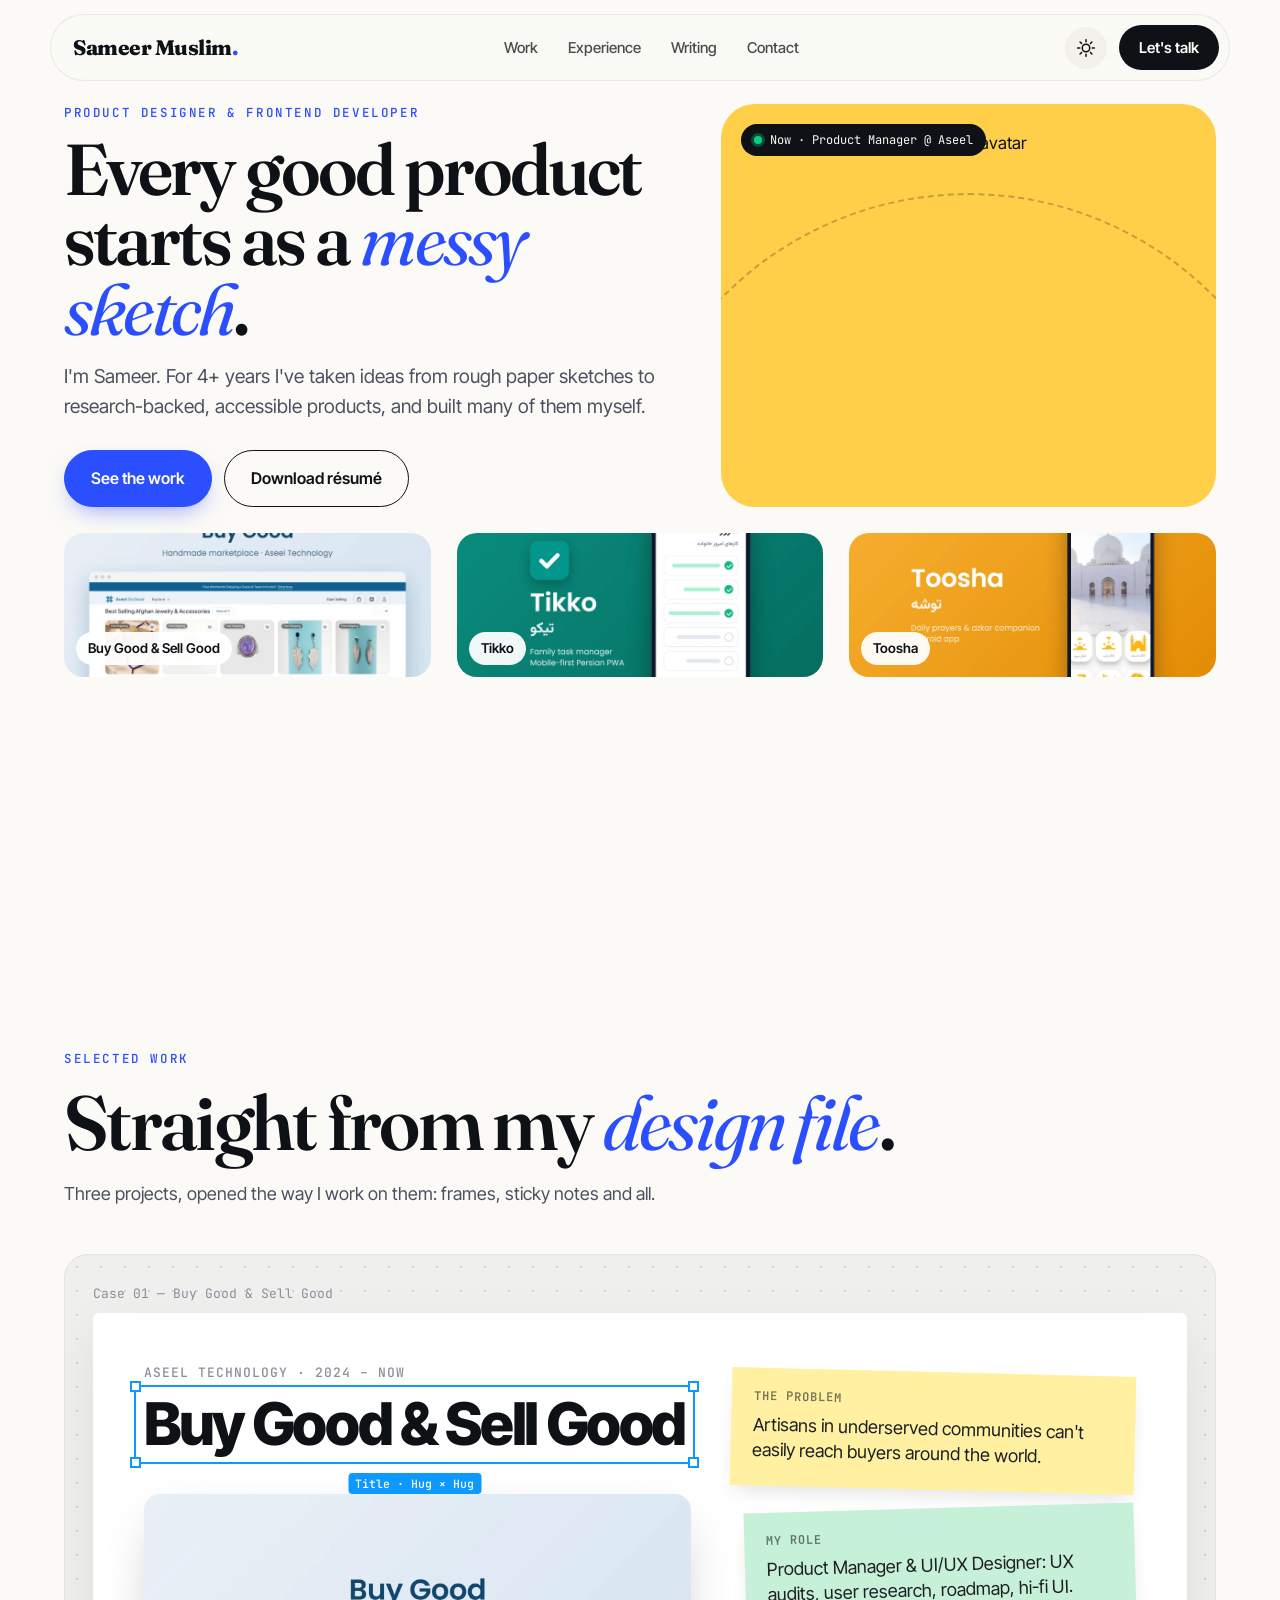
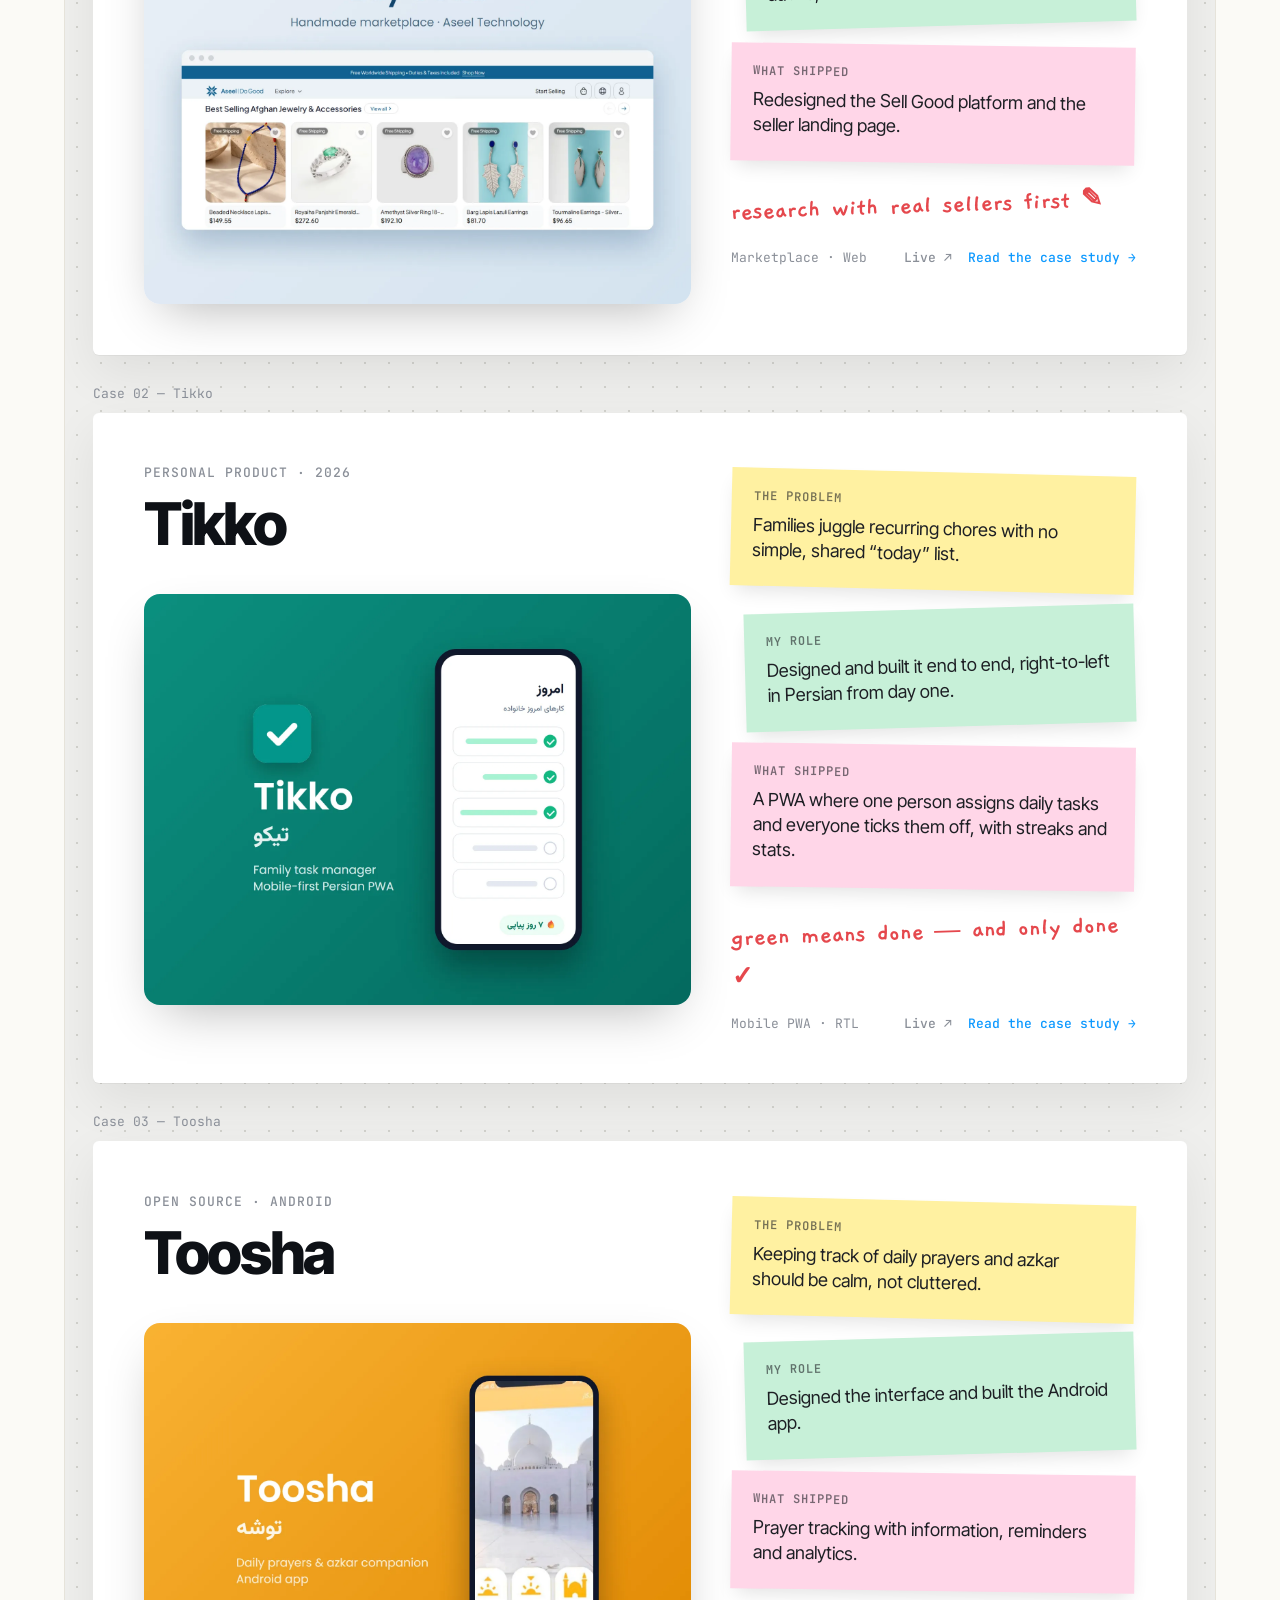
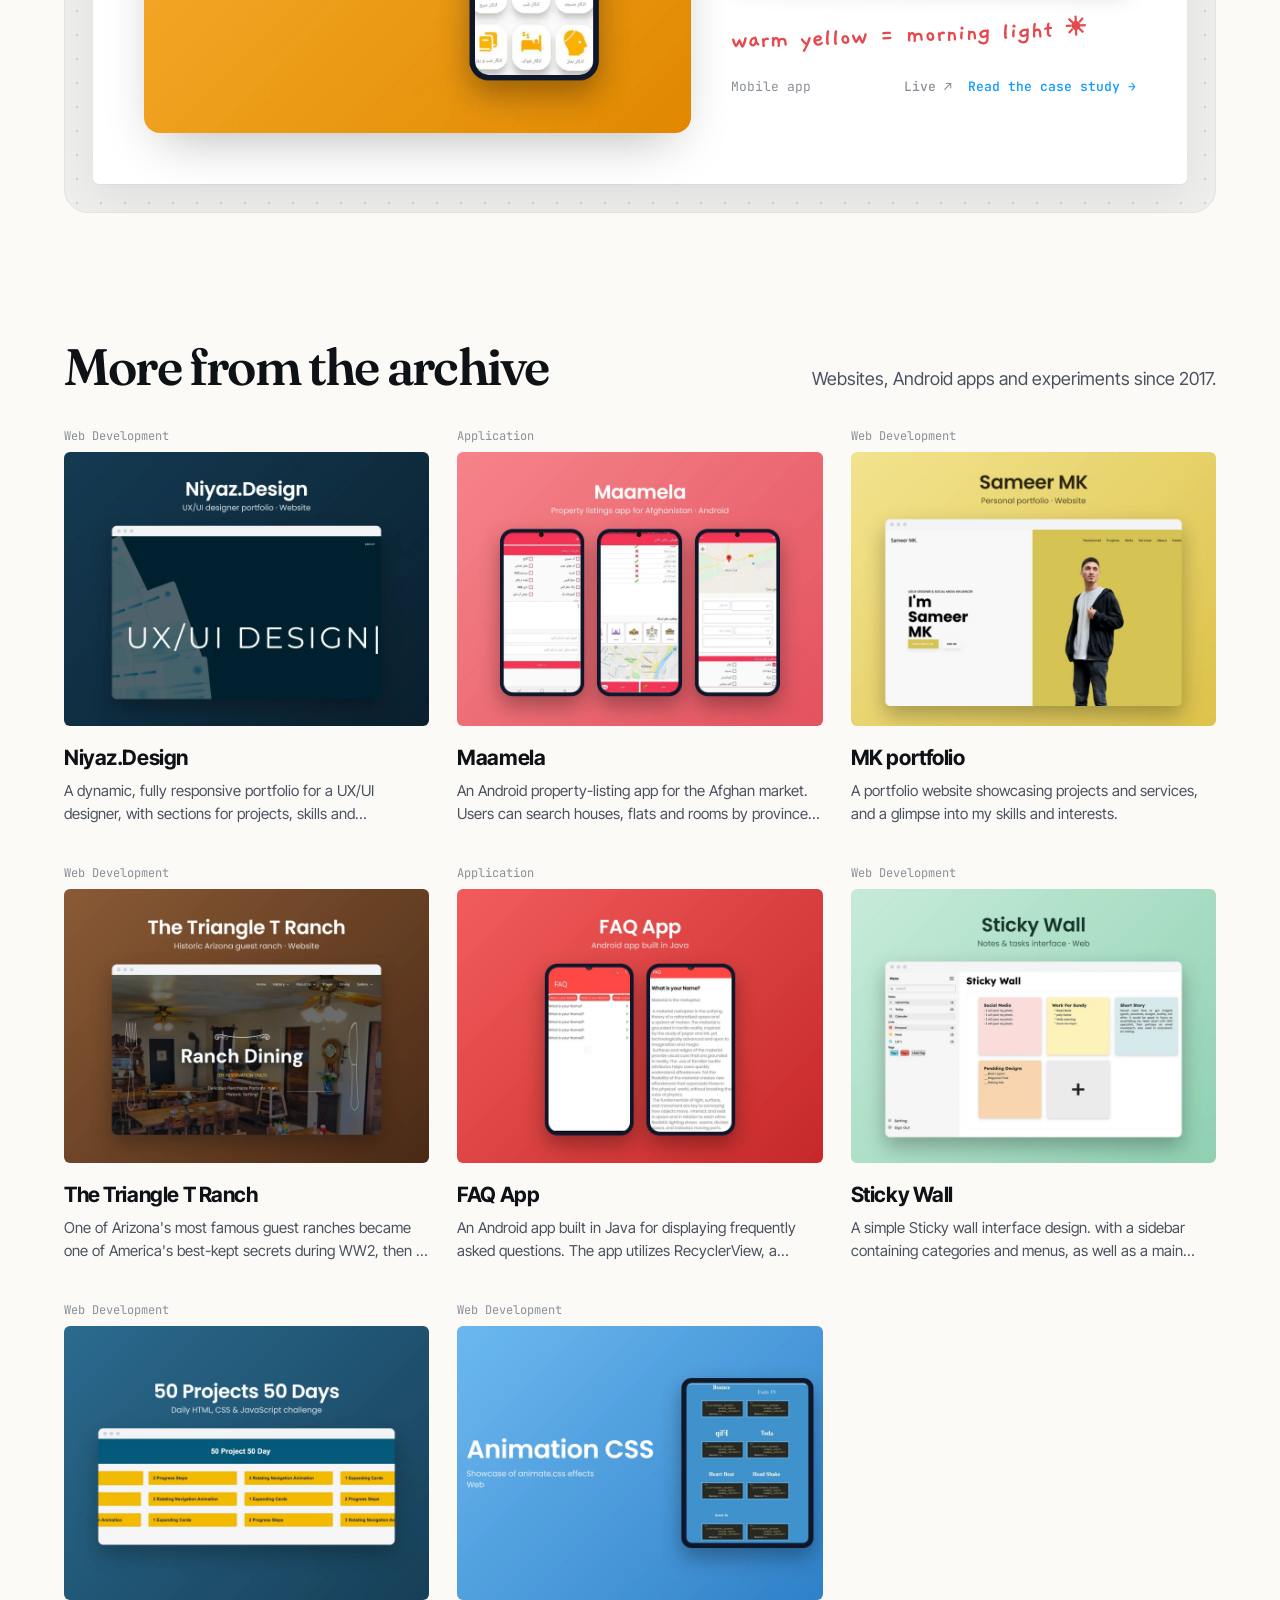
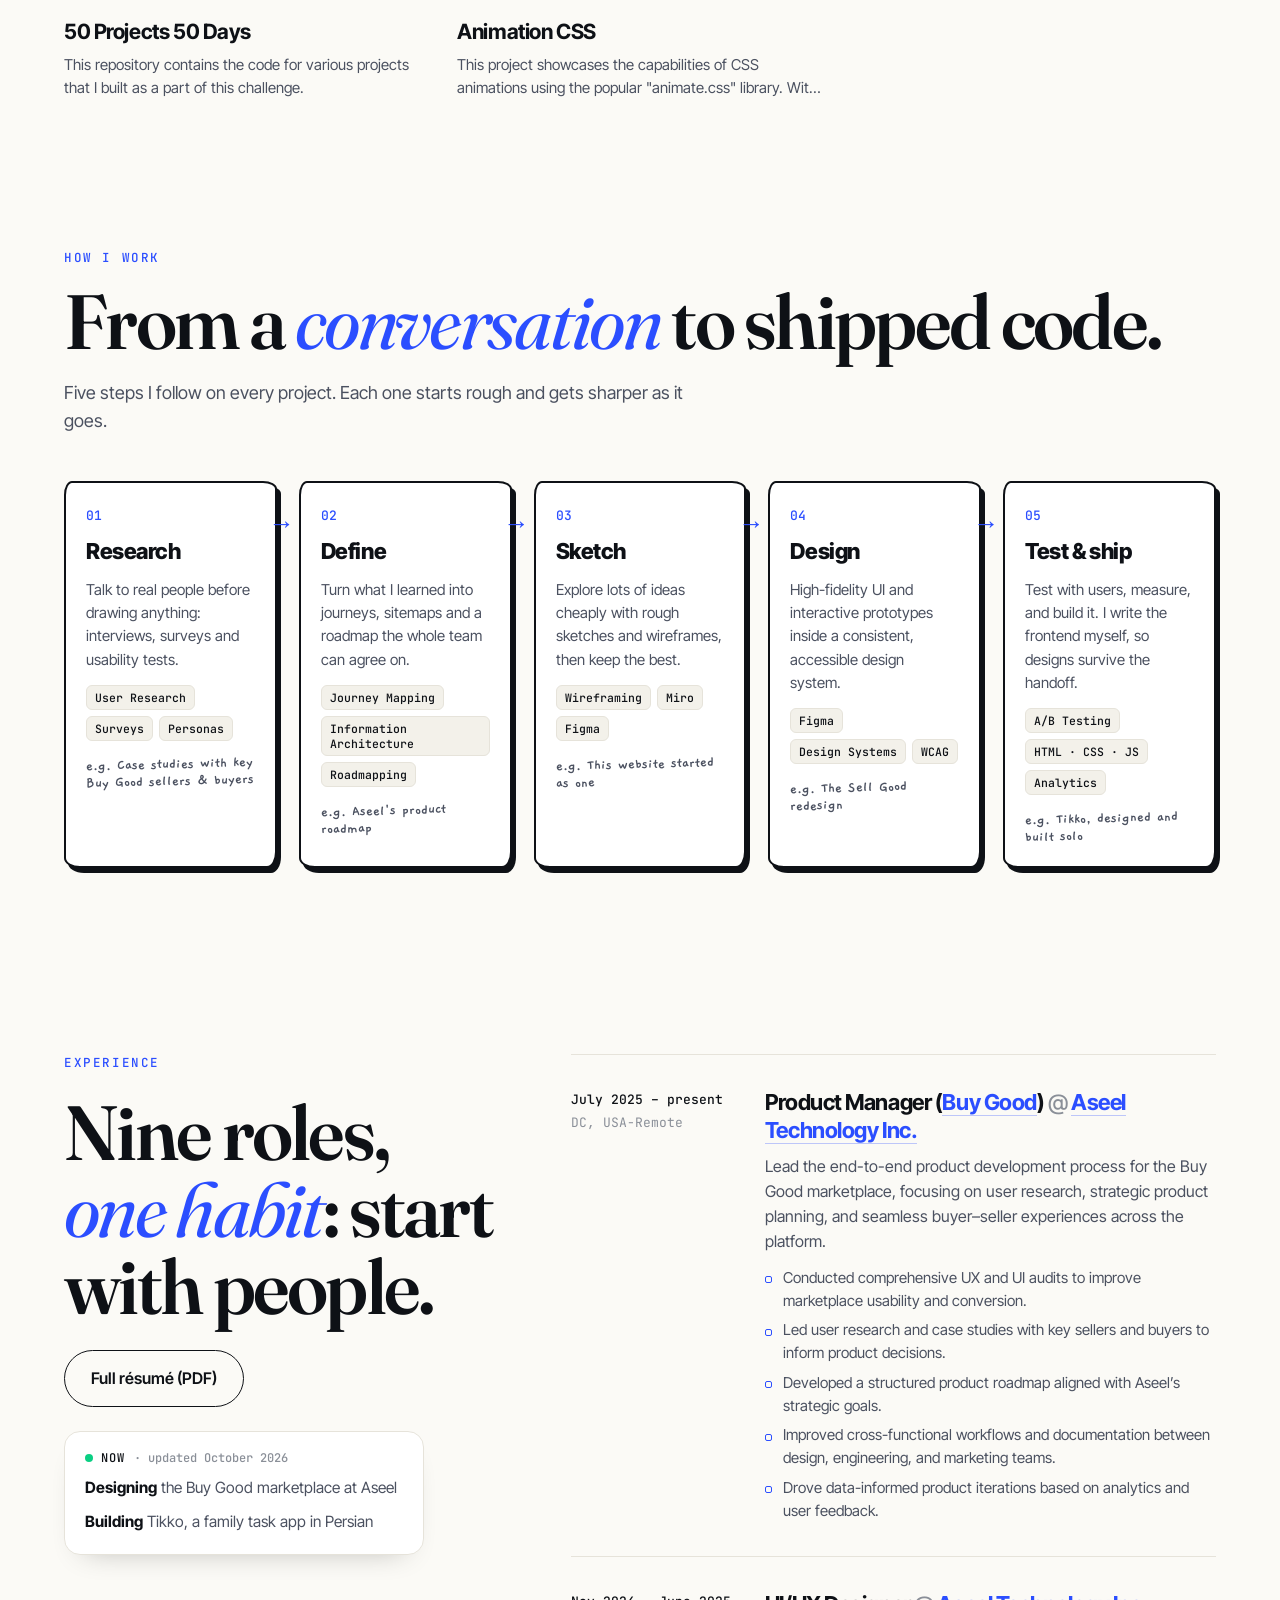
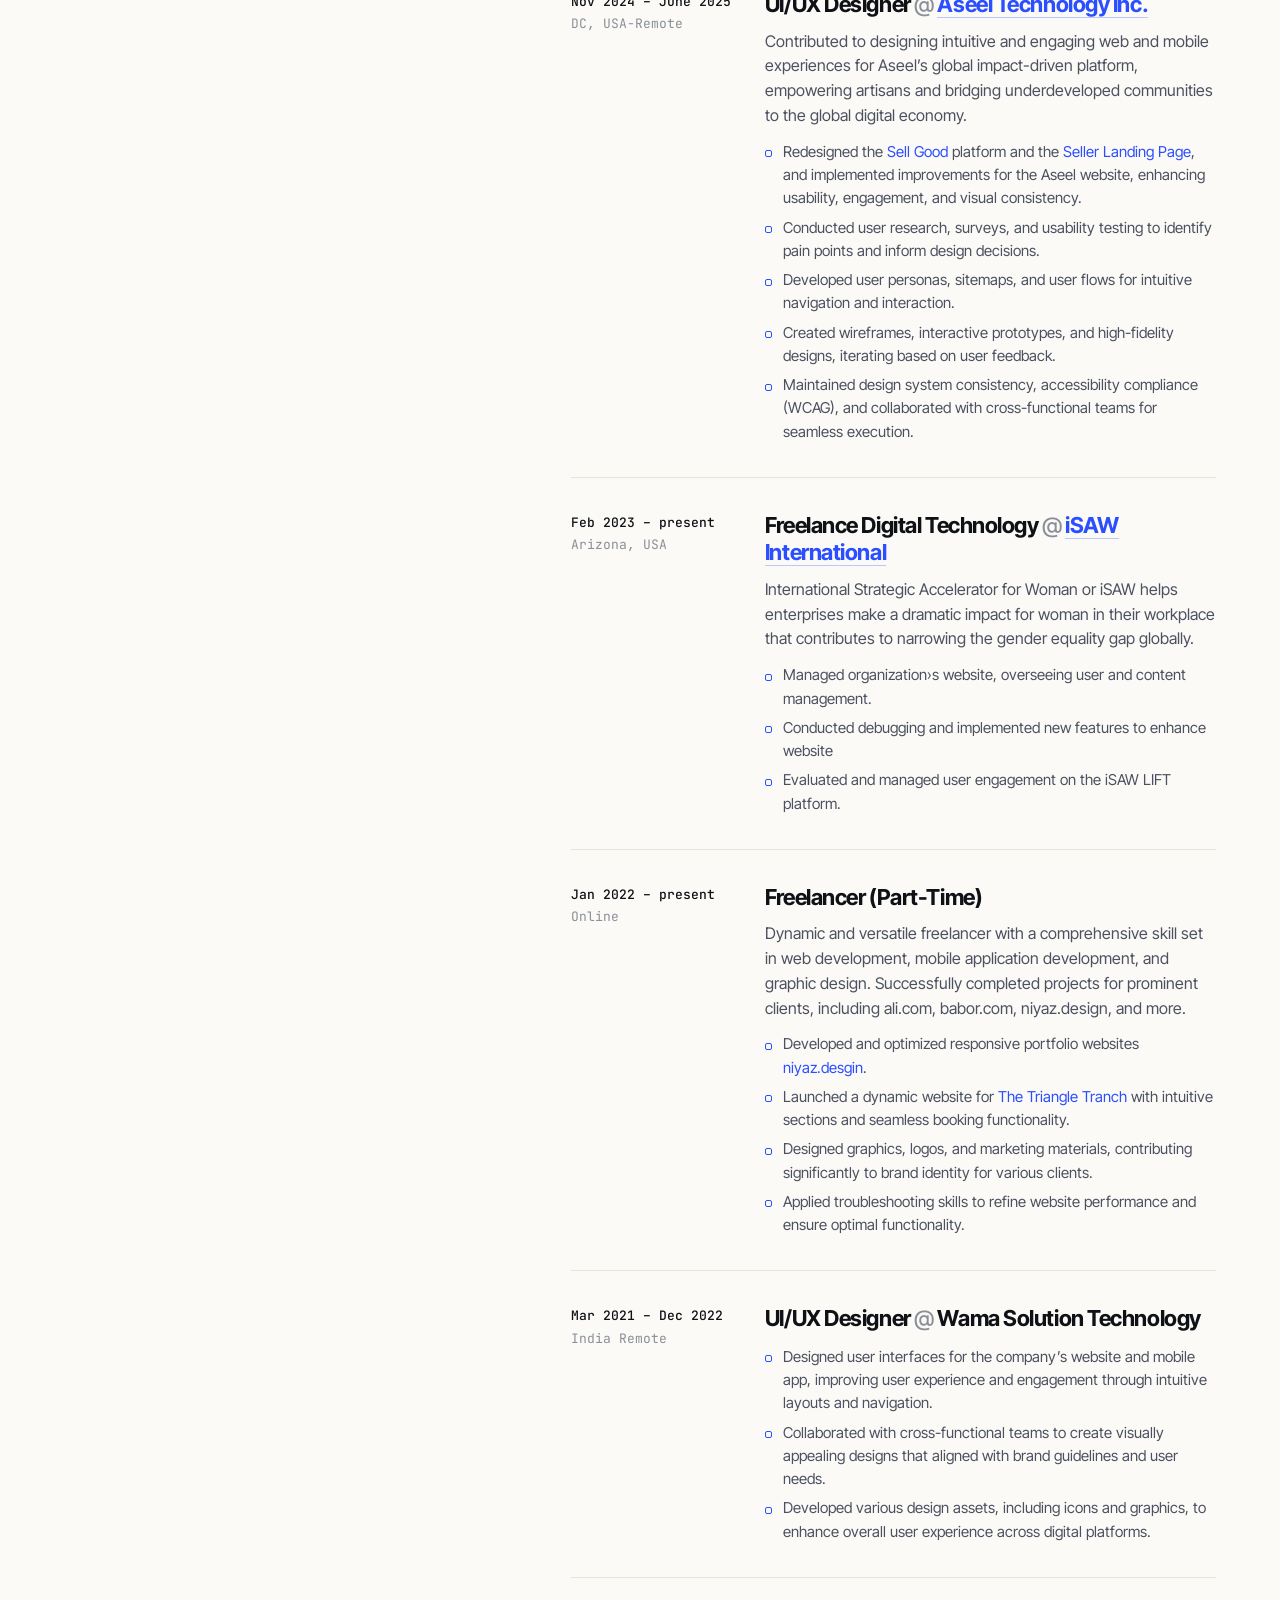
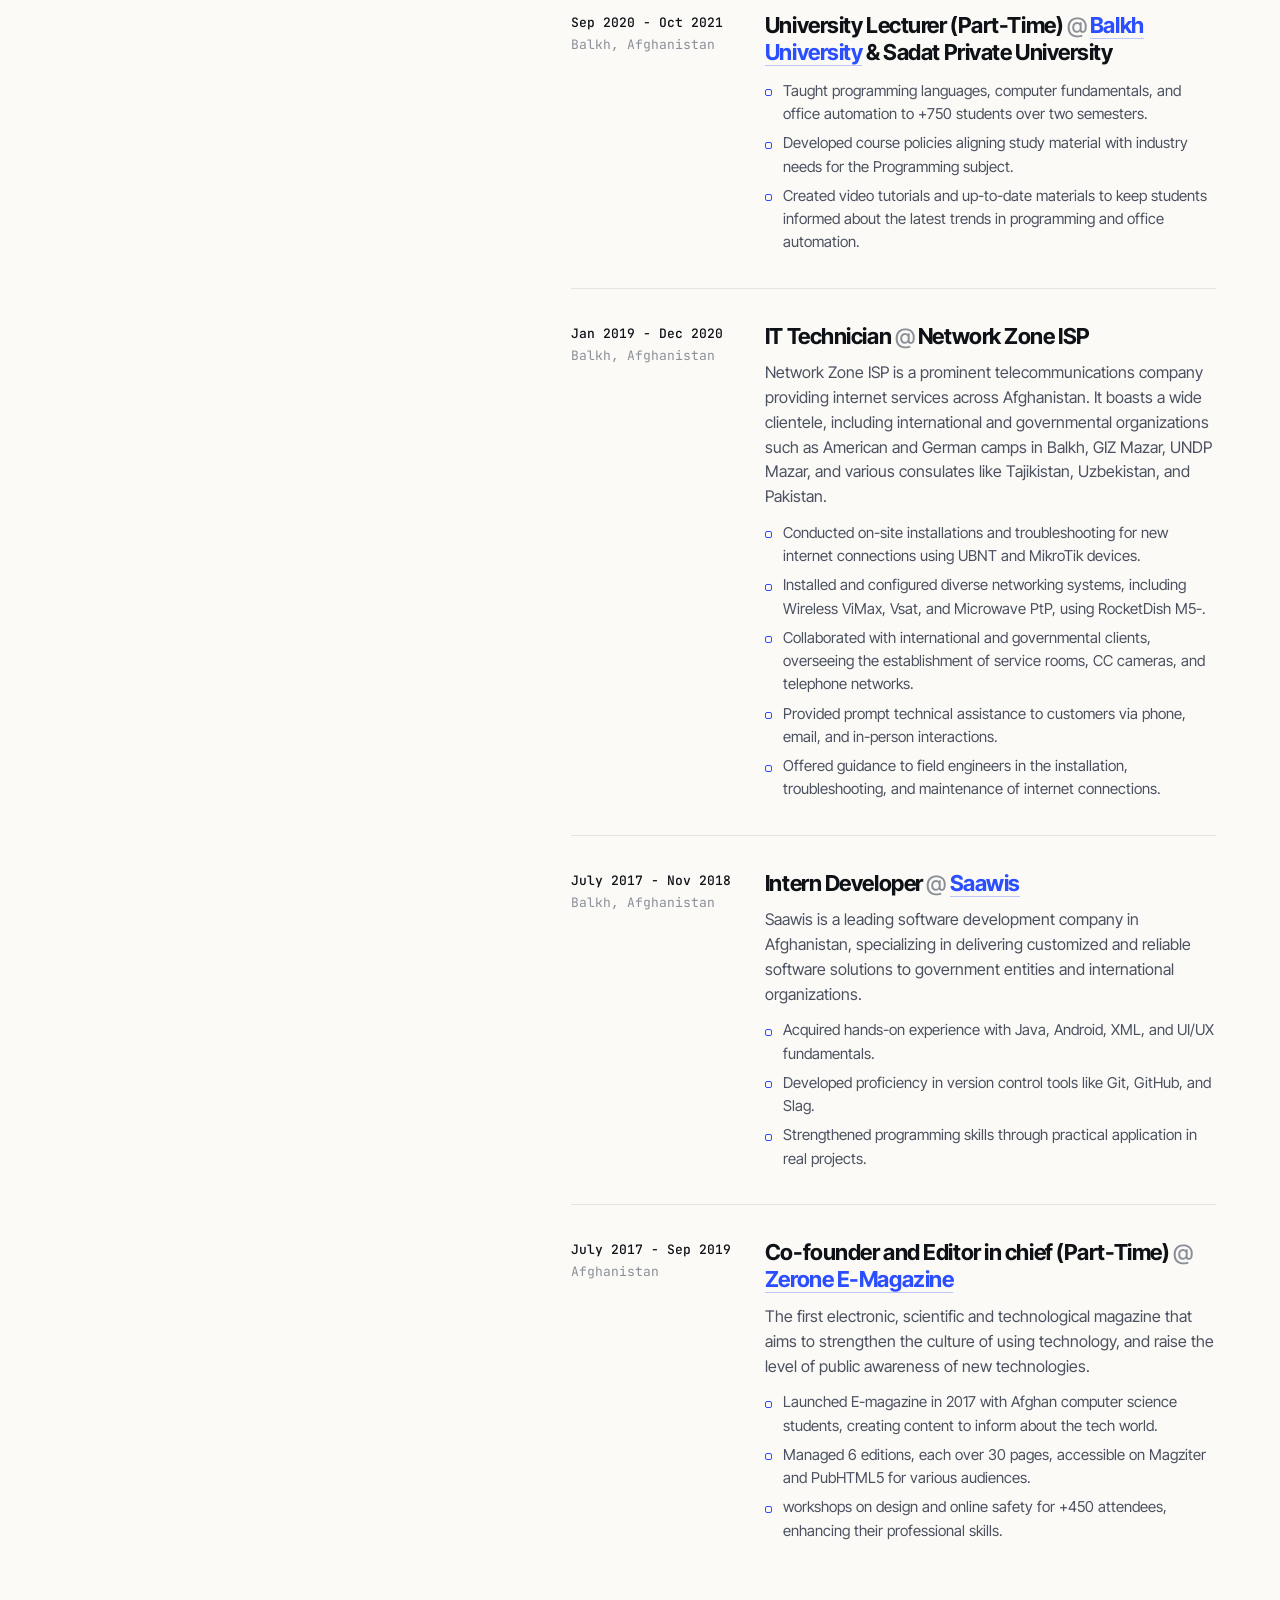
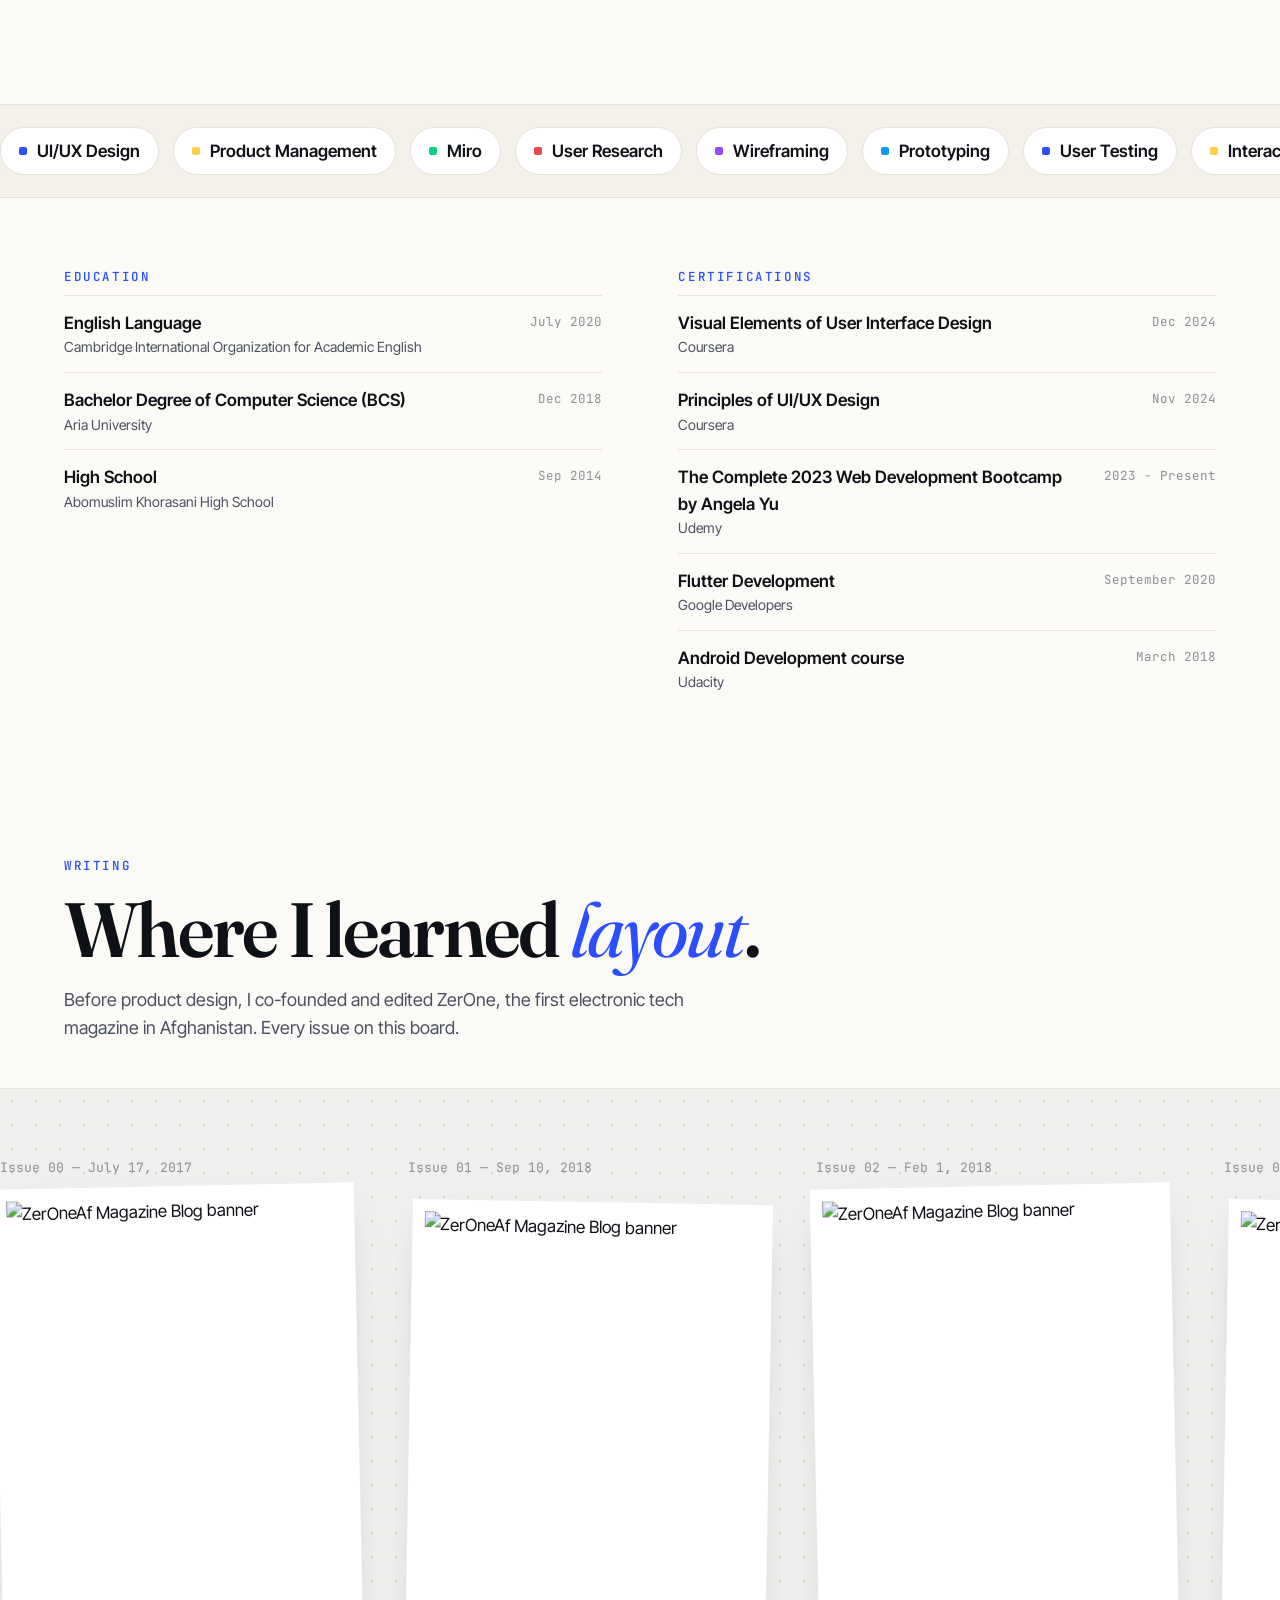
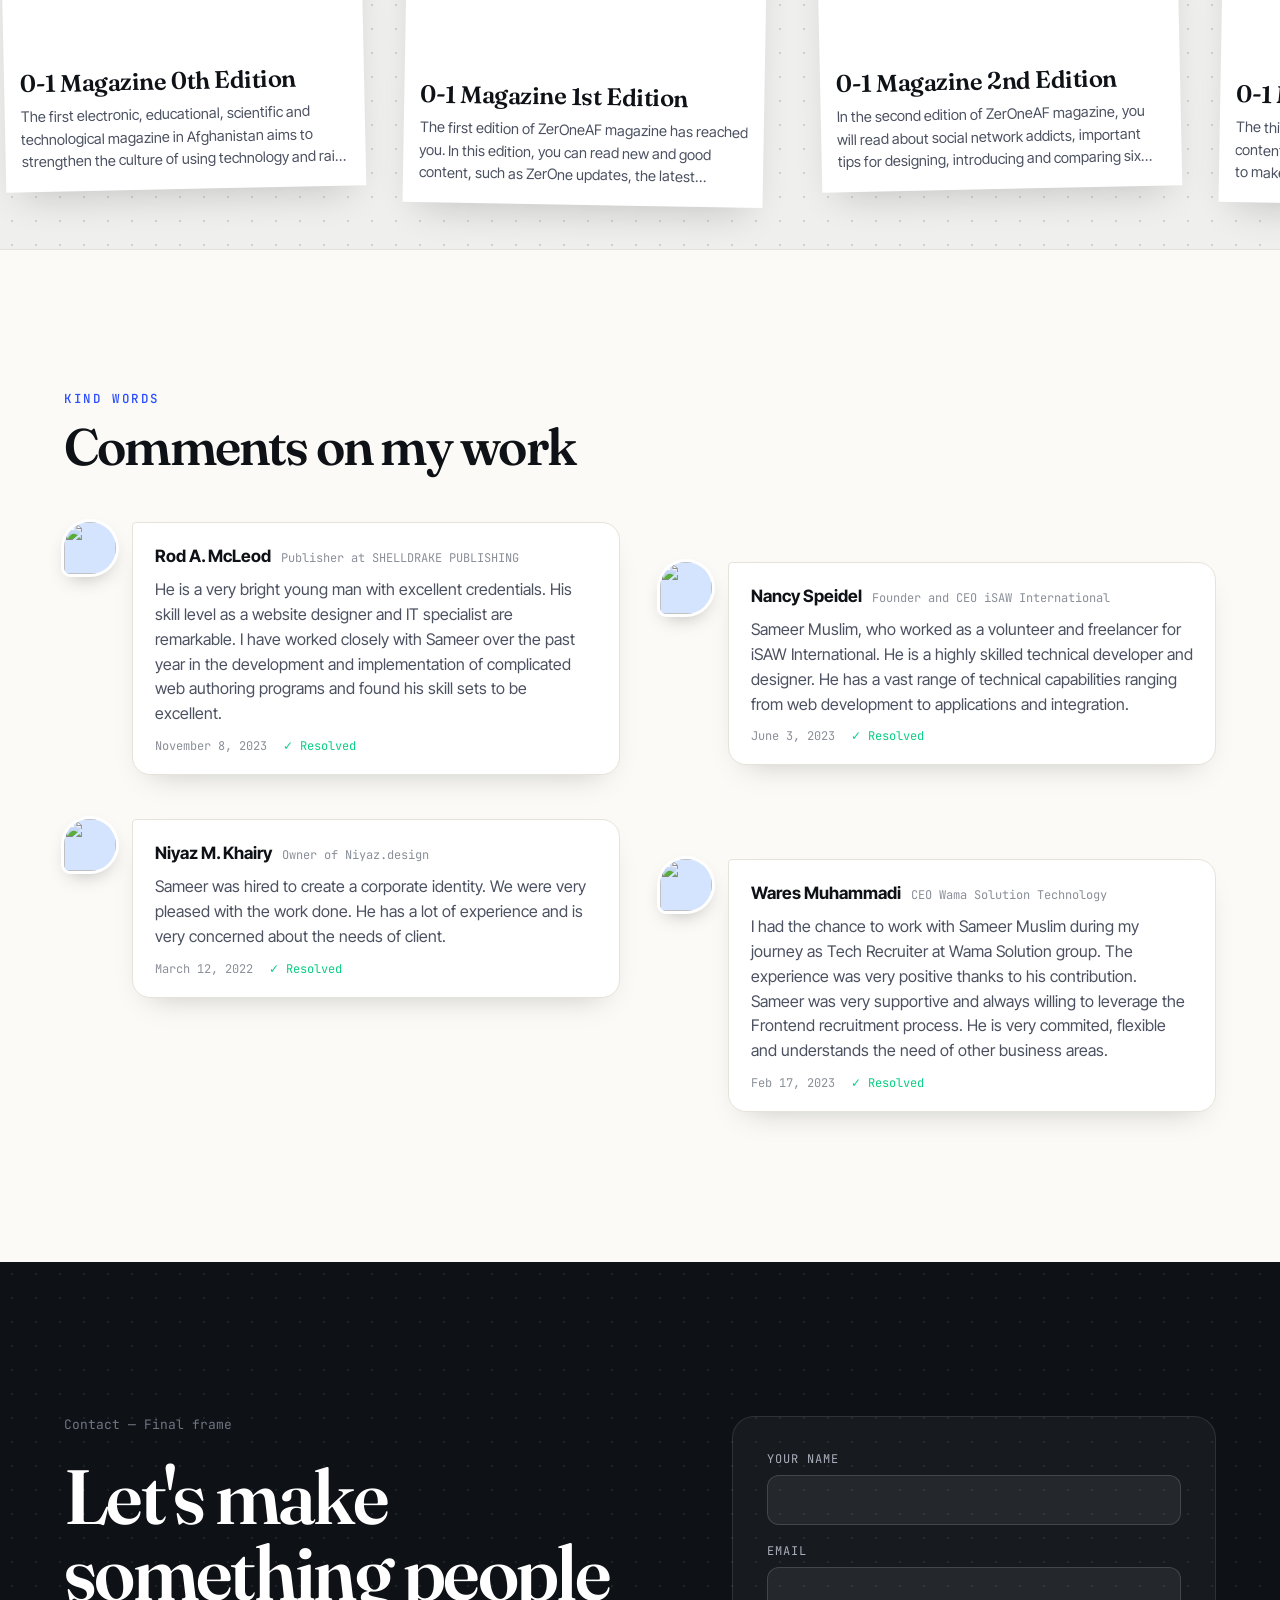
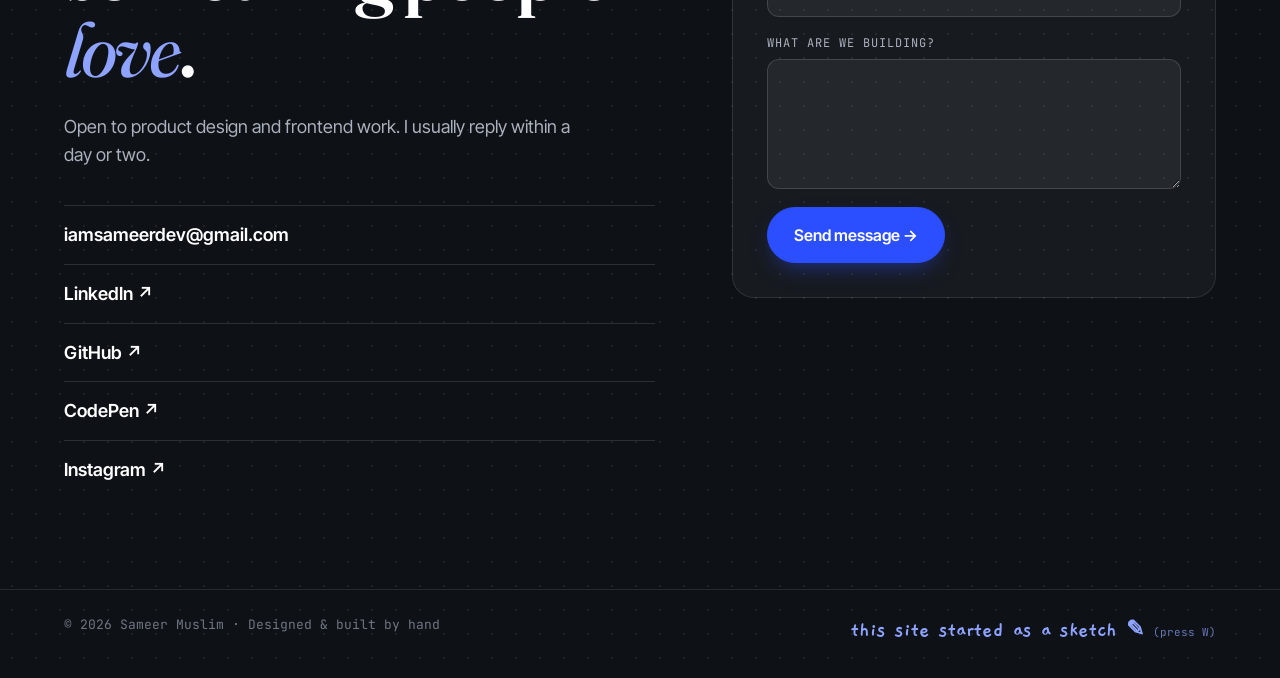
==== index.html @ 50bffd0d "Add dark mode and start reloads at the top" ====
<!DOCTYPE html>
<html lang="en">
  <head>
    <meta charset="UTF-8" />
    <meta name="viewport" content="width=device-width, initial-scale=1.0" />
    <title>Sameer Muslim | Product Designer & Frontend Developer</title>
    <meta
      name="description"
      content="Sameer Muslim is a Product Designer and Frontend Developer with 4+ years of experience in UI/UX design, design systems, user research and web development."
    />
    <meta name="author" content="Sameer Muslim" />
    <meta name="theme-color" content="#fbfaf6" />
    <link rel="canonical" href="https://sameermuslim-aseel.github.io/my-portfolio/" />
    <link rel="icon" href="images/my-avatar.webp" type="image/webp" />

    <!-- Link previews (LinkedIn, WhatsApp, Facebook, X) -->
    <meta property="og:type" content="website" />
    <meta property="og:site_name" content="Sameer Muslim" />
    <meta property="og:title" content="Sameer Muslim | Product Designer & Frontend Developer" />
    <meta
      property="og:description"
      content="UI/UX design, design systems, user research and frontend development. See my work, process and publications."
    />
    <meta property="og:url" content="https://sameermuslim-aseel.github.io/my-portfolio/" />
    <meta property="og:image" content="https://sameermuslim-aseel.github.io/my-portfolio/images/og-image.png" />
    <meta property="og:image:width" content="1200" />
    <meta property="og:image:height" content="630" />
    <meta name="twitter:card" content="summary_large_image" />

    <!-- Structured data for search engines -->
    <script type="application/ld+json">
      {
        "@context": "https://schema.org",
        "@type": "Person",
        "name": "Sameer Muslim",
        "jobTitle": "Product Designer & Frontend Developer",
        "url": "https://sameermuslim-aseel.github.io/my-portfolio/",
        "image": "https://sameermuslim-aseel.github.io/my-portfolio/images/my-avatar1.webp",
        "worksFor": { "@type": "Organization", "name": "Aseel Technology Inc.", "url": "https://aseelapp.com" },
        "sameAs": [
          "https://www.linkedin.com/in/m-sameer-muslim-55a5a4166/",
          "https://github.com/sameermuslim",
          "https://codepen.io/sameer-muslim",
          "https://www.instagram.com/sameermuslim/"
        ]
      }
    </script>

    <!-- apply the saved theme, or the system one, before the page paints -->
    <script>
      (function () {
        var t = null;
        try { t = localStorage.getItem("theme"); } catch (e) {}
        if (!t) t = matchMedia("(prefers-color-scheme: dark)").matches ? "dark" : "light";
        document.documentElement.dataset.theme = t;
      })();
    </script>    <link rel="preconnect" href="https://fonts.googleapis.com" />
    <link rel="preconnect" href="https://fonts.gstatic.com" crossorigin />
    <link
      href="https://fonts.googleapis.com/css2?family=Fraunces:ital,opsz,wght@0,9..144,400;0,9..144,600;0,9..144,800;1,9..144,400&family=Inter+Tight:wght@400;500;600;700;800&family=JetBrains+Mono:wght@400;500&family=Gaegu:wght@400;700&display=swap"
      rel="stylesheet"
    />
    <link rel="stylesheet" href="css/main.css" />
  </head>

  <body>
    <a class="skip" href="#work">Skip to work</a>

    <!-- ============ NAV ============ -->
    <header class="nav" id="nav">
      <a class="nav-logo" href="#top">Sameer Muslim<span>.</span></a>
      <nav class="nav-links" id="nav-links" aria-label="Sections">
        <a href="#work">Work</a>
        <a href="#experience">Experience</a>
        <a href="#writing">Writing</a>
        <a href="#contact">Contact</a>
      </nav>
      <button type="button" class="theme-btn" id="theme-btn" aria-label="Dark mode" aria-pressed="false">
        <svg class="i-sun" viewBox="0 0 24 24" aria-hidden="true"><circle cx="12" cy="12" r="4.5" /><path d="M12 2v2.5M12 19.5V22M2 12h2.5M19.5 12H22M4.9 4.9l1.8 1.8M17.3 17.3l1.8 1.8M4.9 19.1l1.8-1.8M17.3 6.7l1.8-1.8" /></svg>
        <svg class="i-moon" viewBox="0 0 24 24" aria-hidden="true"><path d="M20 14.5A8 8 0 0 1 9.5 4a8 8 0 1 0 10.5 10.5z" /></svg>
      </button>      <a class="nav-cta" href="#contact">Let's talk</a>
      <button type="button" class="nav-menu" id="nav-menu" aria-expanded="false" aria-controls="nav-links" aria-label="Menu">
        <span></span><span></span>
      </button>
    </header>

    <main id="top">
      <!-- ============ HERO · Sketch → Ship ============ -->
      <section class="hero" id="hero" aria-label="Introduction">
        <div class="hero-stage">
          <!-- the wireframe the page "starts as" (decorative) -->
          <div class="hero-layer wire" aria-hidden="true">
            <div class="hero-grid">
              <div class="wire-copy">
                <div class="bar" style="width: 240px; height: 14px"></div>
                <div class="bar tall" style="width: 94%"></div>
                <div class="bar tall" style="width: 80%"></div>
                <div class="bar tall" style="width: 52%"></div>
                <div class="bar" style="width: 86%; margin-top: 30px"></div>
                <div class="bar" style="width: 70%"></div>
                <div class="wire-btns"><div class="sk pill"></div><div class="sk pill dash"></div></div>
                <p class="note red n1">BIG headline!<br />serif? ✎</p>
                <svg class="scribble s1" viewBox="0 0 60 60"><path d="M50 5 C 35 20, 20 30, 8 50 M8 50 L 22 46 M8 50 L 10 36" /></svg>
                <p class="note blue n2">← make it pop!</p>
              </div>
              <div class="sk xbox wire-photo"><svg preserveAspectRatio="none" viewBox="0 0 100 100"><path d="M3 3 L97 97 M97 3 L3 97" /></svg><p class="note ink n3">photo of me? 🤔<br />(or the memoji)</p></div>
            </div>
            <div class="hero-cards">
              <div class="sk xbox"><svg preserveAspectRatio="none" viewBox="0 0 100 100"><path d="M3 3 L97 97 M97 3 L3 97" /></svg></div>
              <div class="sk xbox"><svg preserveAspectRatio="none" viewBox="0 0 100 100"><path d="M3 3 L97 97 M97 3 L3 97" /></svg></div>
              <div class="sk xbox"><svg preserveAspectRatio="none" viewBox="0 0 100 100"><path d="M3 3 L97 97 M97 3 L3 97" /></svg><p class="note blue n4">3 best projects</p></div>
            </div>
          </div>

          <!-- the finished design -->
          <div class="hero-layer final" id="hero-final">
            <div class="hero-grid">
              <div class="hero-copy">
                <p class="eyebrow">Product Designer &amp; Frontend Developer</p>
                <h1 class="hero-title">Every good product starts as a <em>messy sketch</em>.</h1>
                <p class="hero-lead">I'm Sameer. For 4+ years I've taken ideas from rough paper sketches to research-backed, accessible products, and built many of them myself.</p>
                <div class="hero-ctas">
                  <a class="btn btn-accent" href="#work">See the work</a>
                  <a class="btn btn-line" href="assets/moh-sameer-resume.pdf" download="Sameer-Muslim-Resume.pdf">Download résumé</a>
                </div>
              </div>
              <div class="hero-portrait">
                <span class="stamp"><i></i>Now · Product Manager @ Aseel</span>
                <img src="images/my-avatar1.webp" alt="Sameer Muslim's memoji avatar" width="500" height="500" />
              </div>
            </div>
            <div class="hero-cards" id="hero-cards"></div>
          </div>

          <div class="scanner" id="scanner" aria-hidden="true">
            <span class="tag l">HI-FI</span><span class="tag r">WIREFRAME</span><span class="knob">⇆</span>
          </div>

          <ol class="rail" id="rail" aria-hidden="true">
            <li><i><b></b></i>01 · Sketch</li>
            <li><i><b></b></i>02 · Wireframe</li>
            <li><i><b></b></i>03 · Visual design</li>
            <li><i><b></b></i>04 · Ship</li>
          </ol>
          <p class="hero-hint" id="hero-hint" aria-hidden="true">scroll to design it ↓</p>
        </div>
      </section>

      <!-- ============ WORK · The Canvas ============ -->
      <section class="work" id="work" aria-labelledby="work-title">
        <div class="section-head container">
          <p class="eyebrow">Selected work</p>
          <h2 id="work-title" class="display">Straight from my <em>design file</em>.</h2>
          <p class="section-sub">Three projects, opened the way I work on them: frames, sticky notes and all.</p>
        </div>

        <div class="canvas" id="canvas">
          <div class="canvas-top" aria-hidden="true">
            <span class="file"><i class="mark"></i>Drafts / <b>sameer-muslim — Selected work</b></span>
            <span class="tools"><b>➤</b><span>#</span><span>□</span><span>✎</span><span>T</span></span>
            <span class="zoom" id="zoom">100%</span>
          </div>
          <aside class="canvas-layers" aria-hidden="true">
            <h6>Layers</h6>
            <div id="layers"></div>
          </aside>
          <div class="canvas-view" id="canvas-view">
            <div class="world" id="world"></div>
          </div>
          <aside class="canvas-inspector" aria-hidden="true">
            <h6>Design</h6>
            <div id="inspector"></div>
          </aside>
          <div class="you-cursor" id="you-cursor" aria-hidden="true"><svg viewBox="0 0 24 24"><path d="M3 2l7 19 2.6-8.4L21 10z" /></svg><span>You</span></div>
        </div>

        <div class="archive container">
          <div class="archive-head">
            <h3 class="display small">More from the archive</h3>
            <p class="section-sub">Websites, Android apps and experiments since 2017.</p>
          </div>
          <ul class="archive-grid" id="archive"></ul>
        </div>
      </section>

      <!-- ============ HOW I WORK ============ -->
      <section class="process" id="process" aria-labelledby="process-title">
        <div class="section-head container">
          <p class="eyebrow">How I work</p>
          <h2 id="process-title" class="display">From a <em>conversation</em> to shipped code.</h2>
          <p class="section-sub">Five steps I follow on every project. Each one starts rough and gets sharper as it goes.</p>
        </div>
        <div class="container">
          <ol class="process-steps" id="process-steps"></ol>
        </div>
      </section>

      <!-- ============ EXPERIENCE ============ -->
      <section class="experience" id="experience" aria-labelledby="exp-title">
        <div class="container exp-wrap">
          <div class="exp-side">
            <p class="eyebrow">Experience</p>
            <h2 id="exp-title" class="display">Nine roles,<br /><em>one habit</em>: start with people.</h2>
            <a class="btn btn-line" href="assets/moh-sameer-resume.pdf" download="Sameer-Muslim-Resume.pdf">Full résumé (PDF)</a>
            <aside class="now" id="now" aria-label="What I'm doing now"></aside>
          </div>
          <ol class="exp-list" id="exp-list"></ol>
        </div>
        <div class="marquee" aria-label="Skills"><div class="marquee-track" id="skills"></div></div>
        <div class="container learn" id="learn"></div>
      </section>

      <!-- ============ WRITING · a board of frames ============ -->
      <section class="writing" id="writing" aria-labelledby="writing-title">
        <div class="section-head container">
          <p class="eyebrow">Writing</p>
          <h2 id="writing-title" class="display">Where I learned <em>layout</em>.</h2>
          <p class="section-sub">Before product design, I co-founded and edited ZerOne, the first electronic tech magazine in Afghanistan. Every issue on this board.</p>
        </div>
        <div class="board" id="board">
          <div class="board-track" id="board-track"></div>
        </div>

        <div class="kind container" id="kind">
          <div class="kind-head">
            <p class="eyebrow">Kind words</p>
            <h3 class="display small">Comments on my work</h3>
          </div>
          <div class="kind-board" id="kind-board"></div>
        </div>
      </section>

      <!-- ============ CONTACT ============ -->
      <section class="contact" id="contact" aria-labelledby="contact-title">
        <div class="container contact-wrap">
          <div class="contact-copy">
            <p class="frame-label">Contact — Final frame</p>
            <h2 id="contact-title" class="display light">Let's make something people <em>love</em>.</h2>
            <p class="contact-sub">Open to product design and frontend work. I usually reply within a day or two.</p>
            <ul class="contact-links">
              <li><a href="mailto:iamsameerdev@gmail.com">iamsameerdev@gmail.com</a></li>
              <li><a href="https://www.linkedin.com/in/m-sameer-muslim-55a5a4166/" target="_blank" rel="noopener noreferrer">LinkedIn ↗</a></li>
              <li><a href="https://github.com/sameermuslim" target="_blank" rel="noopener noreferrer">GitHub ↗</a></li>
              <li><a href="https://codepen.io/sameer-muslim" target="_blank" rel="noopener noreferrer">CodePen ↗</a></li>
              <li><a href="https://www.instagram.com/sameermuslim/" target="_blank" rel="noopener noreferrer">Instagram ↗</a></li>
            </ul>
          </div>

          <form class="contact-form" id="form" name="contact-form">
            <input type="hidden" name="access_key" value="1522fab6-b445-4eff-aa73-f60a3ecb9379" />
            <label>Your name<input type="text" name="name" id="name" autocomplete="name" required /></label>
            <label>Email<input type="email" name="email" id="email" autocomplete="email" required /></label>
            <label>What are we building?<textarea name="message" id="message" rows="5" required></textarea></label>
            <button type="submit" class="btn btn-accent send-btn">Send message →</button>
          </form>
        </div>
        <footer class="footer container">
          <span>© 2026 Sameer Muslim · Designed &amp; built by hand</span>
          <button type="button" class="wire-toggle hand" id="wire-toggle">this site started as a sketch ✎ <small>(press W)</small></button>
        </footer>
      </section>
    </main>

    <!-- Toast notifications (contact form status); announced by screen readers -->
    <div id="toast-region" class="toast-region" aria-live="polite"></div>

    <script src="data.js"></script>
    <script src="https://cdnjs.cloudflare.com/ajax/libs/gsap/3.13.0/gsap.min.js"></script>
    <script src="https://cdnjs.cloudflare.com/ajax/libs/gsap/3.13.0/ScrollTrigger.min.js"></script>
    <script src="https://cdn.jsdelivr.net/npm/lenis@1/dist/lenis.min.js"></script>
    <script src="js/main.js"></script>
    <script src="js/theme.js"></script>
  </body>
</html>
---- css/main.css ----
/* =========================================================================
   Sameer Muslim — portfolio
   Two ideas run through the page:
   · Sketch → Ship: the hero starts as a wireframe and gets "designed" on scroll
   · The Canvas: work is presented like frames in a design file
   Motion is added by js/main.js (html.motion). Without it, everything is
   laid out statically and fully readable.
   ========================================================================= */

:root {
  --paper: #fbfaf6;
  --paper-2: #f3f1ea;
  --canvas: #efefed;
  --dot: #d2d2cd;
  --ink: #0e1116;
  --text: #4b5160;
  --muted: #8a8f98;
  --line: #e6e3da;
  --accent: #2b4eff;
  --accent-ink: #1f3ad6;
  --sun: #ffcf4a;
  --select: #0d99ff;
  --red: #e5484d;
  --green: #0acf83;
  --violet: #9747ff;
  --sticky-y: #fff1a1;
  --sticky-g: #c7f0d8;
  --sticky-p: #ffd6e8;
  --sticky-b: #d4e4ff;
  --surface: #ffffff; /* cards, frames, panels */
  --night: #0e1116; /* sections that are always dark (contact) */
  --grid: #e6ecf5; /* graph paper behind sketches */
  --hatch-1: #cfd4dc;
  --hatch-2: #e1e5eb;
  color-scheme: light;

  --f-display: "Fraunces", Georgia, serif;
  --f-ui: "Inter Tight", system-ui, sans-serif;
  --f-mono: "JetBrains Mono", ui-monospace, monospace;
  --f-hand: "Gaegu", "Comic Sans MS", cursive;

  --gutter: clamp(20px, 5vw, 64px);
  --radius: 22px;
  --ease: cubic-bezier(0.22, 1, 0.36, 1);
}

/* Dark theme: "blueprint" night mode, set by the toggle or the system setting */
html[data-theme="dark"] {
  --paper: #0d1015;
  --paper-2: #151922;
  --canvas: #12151c;
  --dot: #262b36;
  --ink: #eef0f5;
  --text: #a7aebb;
  --muted: #7b828f;
  --line: #232833;
  --accent: #7d93ff;
  --accent-ink: #9aabff;
  --surface: #171b23;
  --night: #07090d;
  --grid: #1a2030;
  --hatch-1: #2a3142;
  --hatch-2: #1f2534;
  color-scheme: dark;
}
html[data-theme="dark"] .hero-portrait {
  background: #c99a1c;
}
html[data-theme="dark"] img {
  filter: brightness(0.92);
}

*,
*::before,
*::after {
  box-sizing: border-box;
  margin: 0;
  padding: 0;
}
html {
  -webkit-text-size-adjust: 100%;
}
body {
  background: var(--paper);
  color: var(--ink);
  font-family: var(--f-ui);
  font-size: 17px;
  line-height: 1.55;
  -webkit-font-smoothing: antialiased;
  overflow-x: hidden;
}
img {
  display: block;
  max-width: 100%;
}
a {
  color: inherit;
  text-decoration: none;
}
ul,
ol {
  list-style: none;
}
button,
input,
textarea {
  font: inherit;
  color: inherit;
}
::selection {
  background: var(--accent);
  color: #fff;
}
:focus-visible {
  outline: 2px solid var(--select);
  outline-offset: 3px;
  border-radius: 6px;
}

.container {
  width: 100%;
  max-width: 1320px;
  margin: 0 auto;
  padding: 0 var(--gutter);
}
.skip {
  position: absolute;
  left: 12px;
  top: -60px;
  z-index: 200;
  background: var(--ink);
  color: var(--paper);
  padding: 10px 14px;
  border-radius: 8px;
}
.skip:focus {
  top: 12px;
}

/* ---------- type ---------- */
.eyebrow {
  font: 500 12.5px var(--f-mono);
  letter-spacing: 1.6px;
  text-transform: uppercase;
  color: var(--accent);
}
.display {
  font-family: var(--f-display);
  font-weight: 600;
  font-size: clamp(42px, 6vw, 84px);
  line-height: 1;
  letter-spacing: -0.035em;
}
.display em,
.hero-title em {
  font-style: italic;
  font-weight: 400;
  color: var(--accent);
}
.display.small {
  font-size: clamp(32px, 4vw, 52px);
}
.section-sub {
  color: var(--text);
  font-size: clamp(16px, 1.4vw, 19px);
  max-width: 620px;
}
.hand {
  font-family: var(--f-hand);
  font-weight: 700;
}

/* ---------- buttons ---------- */
.btn {
  display: inline-flex;
  align-items: center;
  gap: 8px;
  padding: 15px 26px;
  border-radius: 999px;
  font-weight: 600;
  font-size: 16px;
  border: 1.5px solid var(--ink);
  cursor: pointer;
  transition: transform 0.3s var(--ease), background 0.3s, color 0.3s, box-shadow 0.3s;
}
.btn:hover {
  transform: translateY(-2px);
}
.btn-accent {
  background: var(--accent);
  border-color: var(--accent);
  color: #fff;
  box-shadow: 0 10px 24px -10px rgba(43, 78, 255, 0.6);
}
.btn-accent:hover {
  background: var(--accent-ink);
}
.btn-line:hover {
  background: var(--ink);
  color: var(--paper);
}

/* =========================================================================
   NAV
   ========================================================================= */
.nav {
  position: fixed;
  top: 14px;
  left: 50%;
  transform: translateX(-50%);
  z-index: 50;
  width: min(1180px, calc(100% - 28px));
  display: flex;
  align-items: center;
  justify-content: flex-start;
  gap: 12px;
  padding: 10px 10px 10px 22px;
  border-radius: 999px;
  background: color-mix(in srgb, var(--paper) 80%, transparent);
  backdrop-filter: blur(14px);
  -webkit-backdrop-filter: blur(14px);
  border: 1px solid rgba(14, 17, 22, 0.08);
  transition: transform 0.5s var(--ease), background 0.3s;
}
.nav.hidden,
.in-canvas .nav {
  transform: translate(-50%, -140%);
}
.nav.dark {
  background: rgba(14, 17, 22, 0.72);
  border-color: rgba(255, 255, 255, 0.1);
  color: #fff;
}
.nav-logo {
  font-family: var(--f-display);
  font-weight: 800;
  font-size: 21px;
  letter-spacing: -0.5px;
}
.nav-logo span {
  color: var(--accent);
}
.nav-links {
  display: flex;
  margin-inline: auto;
  gap: 30px;
  font-size: 15px;
  font-weight: 500;
}
.nav-links a {
  position: relative;
  opacity: 0.75;
  transition: opacity 0.2s;
}
.nav-links a:hover,
.nav-links a.on {
  opacity: 1;
}
.nav-links a.on::after {
  content: "";
  position: absolute;
  left: 0;
  right: 0;
  bottom: -6px;
  height: 2px;
  border-radius: 2px;
  background: var(--accent);
}
.nav-cta {
  background: var(--ink);
  color: var(--paper);
  padding: 11px 20px;
  border-radius: 999px;
  font-weight: 600;
  font-size: 15px;
}
.nav.dark .nav-cta {
  background: #fff;
  color: var(--ink);
}
/* theme toggle: sun in light mode, moon in dark */
.theme-btn {
  display: grid;
  place-items: center;
  width: 42px;
  height: 42px;
  border: 0;
  border-radius: 50%;
  background: var(--paper-2);
  cursor: pointer;
  transition: transform 0.4s var(--ease);
}
.theme-btn:hover {
  transform: rotate(-15deg);
}
.nav.dark .theme-btn {
  background: rgba(255, 255, 255, 0.12);
}
.theme-btn svg {
  width: 20px;
  height: 20px;
  fill: none;
  stroke: currentColor;
  stroke-width: 1.8;
  stroke-linecap: round;
}
.theme-btn .i-moon {
  display: none;
  fill: currentColor;
  stroke: none;
}
html[data-theme="dark"] .theme-btn .i-sun {
  display: none;
}
html[data-theme="dark"] .theme-btn .i-moon {
  display: block;
}

/* hamburger, phones only: two lines that turn into an × */
.nav-menu {
  display: none;
  place-content: center;
  gap: 6px;
  width: 44px;
  height: 44px;
  border: 0;
  border-radius: 50%;
  background: var(--paper-2);
  cursor: pointer;
}
.nav.dark .nav-menu {
  background: rgba(255, 255, 255, 0.12);
}
.nav-menu span {
  display: block;
  width: 18px;
  height: 2px;
  border-radius: 2px;
  background: currentColor;
  transition: transform 0.3s var(--ease);
}
.nav.open .nav-menu span:first-child {
  transform: translateY(4px) rotate(45deg);
}
.nav.open .nav-menu span:last-child {
  transform: translateY(-4px) rotate(-45deg);
}
@keyframes menu-in {
  from {
    opacity: 0;
    transform: translateY(-8px) scale(0.98);
  }
}

/* =========================================================================
   HERO · Sketch → Ship
   ========================================================================= */
.hero-stage {
  position: relative;
  min-height: 100vh;
  overflow: hidden;
}
/* hero = a column: the main grid takes whatever height is left after the cards,
   so nothing overlaps on short screens */
.hero-layer {
  position: absolute;
  inset: 0;
  display: flex;
  flex-direction: column;
  padding: 104px var(--gutter) 84px;
}
.final {
  position: relative;
  background: var(--paper);
}
.hero-grid {
  flex: 1;
  min-height: 0;
  width: 100%;
  display: grid;
  grid-template-columns: 1.1fr 0.9fr;
  gap: clamp(28px, 4vw, 60px);
  max-width: 1320px;
  margin: 0 auto;
}
.hero-copy {
  align-self: center;
}
.hero-title {
  font-family: var(--f-display);
  font-weight: 600;
  font-size: clamp(44px, min(6.6vw, 8vh), 96px);
  line-height: 0.97;
  letter-spacing: -0.04em;
  margin: 14px 0 18px;
}
.hero-lead {
  font-size: clamp(16px, min(1.5vw, 2.2vh), 20px);
  color: var(--text);
  max-width: 600px;
}
.hero-ctas {
  display: flex;
  flex-wrap: wrap;
  gap: 12px;
  margin-top: 28px;
}
.hero-portrait {
  position: relative;
  border-radius: 34px;
  background: var(--sun);
  overflow: hidden;
  display: grid;
  place-items: end center;
}
.hero-portrait::before {
  content: "";
  position: absolute;
  width: 140%;
  aspect-ratio: 1;
  border-radius: 50%;
  border: 2px dashed rgba(14, 17, 22, 0.25);
  left: -20%;
  top: 22%;
}
.hero-portrait img {
  position: relative;
  width: 76%;
  height: auto;
}
.stamp {
  position: absolute;
  top: 20px;
  left: 20px;
  z-index: 2;
  display: inline-flex;
  align-items: center;
  gap: 8px;
  background: var(--ink);
  color: var(--paper);
  font: 12px var(--f-mono);
  padding: 8px 13px;
  border-radius: 999px;
}
.stamp i {
  width: 8px;
  height: 8px;
  border-radius: 50%;
  background: var(--green);
  box-shadow: 0 0 0 3px rgba(10, 207, 131, 0.3);
}
.hero-cards {
  flex: none;
  width: 100%;
  display: grid;
  grid-template-columns: repeat(3, 1fr);
  gap: clamp(14px, 2vw, 28px);
  height: clamp(96px, 16vh, 170px);
  margin: 26px auto 0;
  max-width: 1320px;
}
.hero-card {
  position: relative;
  border-radius: 20px;
  overflow: hidden;
}
.hero-card img {
  width: 100%;
  height: 100%;
  object-fit: cover;
  transition: transform 0.6s var(--ease);
}
.hero-card:hover img {
  transform: scale(1.05);
}
.hero-card span {
  position: absolute;
  left: 12px;
  bottom: 12px;
  background: color-mix(in srgb, var(--surface) 94%, transparent);
  padding: 6px 12px;
  border-radius: 999px;
  font-weight: 600;
  font-size: 13.5px;
}

/* wireframe layer */
.wire {
  display: none;
  background-color: var(--paper);
  background-image: linear-gradient(var(--grid) 1px, transparent 1px), linear-gradient(90deg, var(--grid) 1px, transparent 1px);
  background-size: 28px 28px;
  font-family: var(--f-hand);
  color: #4b5563;
}
.wire-copy {
  position: relative;
  align-self: center;
}
.bar {
  height: 18px;
  margin-bottom: 18px;
  border-radius: 6px;
  background: repeating-linear-gradient(-45deg, var(--hatch-1) 0 6px, var(--hatch-2) 6px 12px);
}
.bar.tall {
  height: min(70px, 7.6vh);
}
.sk {
  position: relative;
  border: 2.5px solid #8a8f98;
  border-radius: 6px 10px 7px 12px / 10px 6px 12px 7px;
}
.sk.dash {
  border-style: dashed;
}
.sk.pill {
  width: 170px;
  height: 52px;
  border-radius: 30px;
}
.sk.pill.dash {
  width: 150px;
}
.wire-btns {
  display: flex;
  gap: 14px;
  margin-top: 26px;
}
.xbox {
  overflow: hidden;
}
.xbox svg {
  position: absolute;
  inset: 0;
  width: 100%;
  height: 100%;
}
.xbox path {
  stroke: #a6acb6;
  stroke-width: 0.6;
  fill: none;
}
.note {
  position: absolute;
  font-size: 27px;
  line-height: 1.05;
  font-weight: 700;
  white-space: nowrap;
}
.note.red {
  color: var(--red);
}
.note.blue {
  color: #2b6cff;
}
.note.ink {
  color: var(--muted);
}
.n1 {
  left: 62%;
  top: -6px;
  transform: rotate(-4deg);
}
.n2 {
  left: 344px;
  bottom: 12px;
  font-size: 24px;
  transform: rotate(3deg);
}
.n3 {
  left: 28px;
  bottom: 22px;
  font-size: 25px;
}
.n4 {
  right: 16px;
  top: -40px;
  transform: rotate(-3deg);
}
.scribble {
  position: absolute;
  left: 55%;
  top: 46px;
  width: 60px;
  height: 60px;
  color: var(--red);
  overflow: visible;
}
.scribble path {
  fill: none;
  stroke: currentColor;
  stroke-width: 2.5;
  stroke-linecap: round;
}

.scanner,
.rail,
.hero-hint {
  display: none;
}

/* motion version of the hero (desktop, motion allowed) */
.motion .wire,
.motion .scanner,
.motion .rail,
.motion .hero-hint {
  display: block;
}
.motion .hero-stage {
  height: 100vh;
}
.motion .final {
  position: absolute;
  clip-path: inset(0 100% 0 0);
}
.scanner {
  position: absolute;
  top: 0;
  bottom: 0;
  left: 0;
  width: 2px;
  z-index: 5;
  background: var(--accent);
  box-shadow: 0 0 0 6px rgba(43, 78, 255, 0.08), 0 0 40px 6px rgba(43, 78, 255, 0.35);
  opacity: 0;
}
.scanner .knob {
  position: absolute;
  top: 50%;
  left: 50%;
  transform: translate(-50%, -50%);
  width: 46px;
  height: 46px;
  border-radius: 50%;
  background: var(--accent);
  color: #fff;
  display: grid;
  place-items: center;
  font-size: 18px;
  box-shadow: 0 8px 22px rgba(43, 78, 255, 0.4);
}
.scanner .tag {
  position: absolute;
  top: 96px;
  font: 11px var(--f-mono);
  letter-spacing: 1px;
  padding: 5px 9px;
  border-radius: 6px;
  white-space: nowrap;
}
.scanner .tag.l {
  right: 14px;
  background: var(--accent);
  color: #fff;
}
.scanner .tag.r {
  left: 14px;
  background: var(--surface);
  color: #4b5563;
  border: 1px solid #dfe3ea;
}
.motion .rail {
  position: absolute;
  left: var(--gutter);
  right: var(--gutter);
  bottom: 26px;
  z-index: 6;
  display: grid;
  grid-template-columns: repeat(4, 1fr);
  gap: 18px;
  max-width: 1320px;
  margin: 0 auto;
}
.rail li {
  font: 12px var(--f-mono);
  letter-spacing: 1px;
  text-transform: uppercase;
  color: #9aa1ad;
  transition: color 0.3s;
}
.rail li i {
  display: block;
  height: 3px;
  background: var(--line);
  border-radius: 3px;
  margin-bottom: 10px;
  overflow: hidden;
}
.rail li b {
  display: block;
  height: 100%;
  width: 100%;
  transform-origin: left;
  transform: scaleX(0);
  background: var(--accent);
}
.rail li.on {
  color: var(--ink);
}
.motion .hero-hint {
  position: absolute;
  left: 50%;
  top: 50%;
  transform: translate(-50%, -50%);
  z-index: 7;
  font-family: var(--f-hand);
  font-size: 34px;
  font-weight: 700;
  color: var(--accent);
  background: color-mix(in srgb, var(--paper) 92%, transparent);
  padding: 8px 22px;
  border-radius: 14px;
  animation: nudge 2s ease-in-out infinite;
}
@keyframes nudge {
  50% {
    transform: translate(-50%, calc(-50% + 8px));
  }
}

/* =========================================================================
   SECTION HEADS
   ========================================================================= */
.section-head {
  padding-top: clamp(90px, 12vw, 150px);
  padding-bottom: 46px;
  display: grid;
  gap: 18px;
}

/* =========================================================================
   WORK · The Canvas
   ========================================================================= */
.canvas {
  position: relative;
  margin: 0 var(--gutter);
  border-radius: 24px;
  overflow: hidden;
  background-color: var(--canvas);
  background-image: radial-gradient(var(--dot) 1.2px, transparent 1.2px);
  background-size: 24px 24px;
  border: 1px solid var(--line);
}
.canvas-top,
.canvas-layers,
.canvas-inspector,
.zoom,
.you-cursor {
  display: none;
}
.canvas-view {
  position: relative;
}
.world {
  display: grid;
  gap: 28px;
  padding: 28px;
}

/* a frame = one case study */
.frame {
  position: relative;
  background: var(--surface);
  border-radius: 6px;
  box-shadow: 0 1px 0 rgba(0, 0, 0, 0.04), 0 18px 50px rgba(0, 0, 0, 0.07);
  margin-top: 30px;
}
.frame-label {
  position: absolute;
  top: -28px;
  left: 0;
  font: 13px var(--f-mono);
  color: var(--muted);
  white-space: nowrap;
}
.frame.active .frame-label {
  color: var(--select);
}
.frame-body {
  display: grid;
  grid-template-columns: 1.15fr 0.85fr;
  gap: 40px;
  padding: clamp(24px, 4vw, 56px);
}
.frame-main .kicker {
  font: 500 13px var(--f-mono);
  letter-spacing: 1px;
  text-transform: uppercase;
  color: var(--muted);
}
.frame-title {
  position: relative;
  display: inline-block;
  font-family: var(--f-ui);
  font-weight: 800;
  font-size: clamp(36px, 4.6vw, 64px);
  line-height: 1;
  letter-spacing: -0.04em;
  margin: 14px 0 40px;
}
/* Figma-style selection box */
.sel {
  outline: 2px solid var(--select);
  outline-offset: 8px;
}
.sel .handle {
  position: absolute;
  width: 11px;
  height: 11px;
  background: #fff;
  border: 2px solid var(--select);
}
.sel .h-tl {
  top: -14px;
  left: -14px;
}
.sel .h-tr {
  top: -14px;
  right: -14px;
}
.sel .h-bl {
  bottom: -14px;
  left: -14px;
}
.sel .h-br {
  bottom: -14px;
  right: -14px;
}
.sel .badge {
  position: absolute;
  left: 50%;
  bottom: -40px;
  transform: translateX(-50%);
  background: var(--select);
  color: #fff;
  font: 500 11.5px var(--f-mono);
  letter-spacing: 0;
  padding: 3px 7px;
  border-radius: 4px;
  white-space: nowrap;
}
.shot {
  display: block;
  border-radius: 16px;
  overflow: hidden;
  aspect-ratio: 4 / 3;
  box-shadow: 0 20px 50px -18px rgba(0, 0, 0, 0.3);
}
.shot img {
  width: 100%;
  height: 100%;
  object-fit: cover;
  transition: transform 0.8s var(--ease);
}
.shot:hover img {
  transform: scale(1.04);
}
.frame-notes {
  position: relative;
  display: grid;
  align-content: start;
  gap: 18px;
  padding-top: 8px;
}
.sticky {
  padding: 20px 22px 24px;
  font-size: 18px;
  line-height: 1.4;
  box-shadow: 0 10px 20px -6px rgba(0, 0, 0, 0.12);
  background: var(--sticky-y);
  color: #1d1f24; /* sticky notes are paper in both themes */
}
.sticky b {
  display: block;
  font: 600 12px var(--f-mono);
  text-transform: uppercase;
  letter-spacing: 1px;
  margin-bottom: 8px;
  opacity: 0.6;
}
.sticky.g {
  background: var(--sticky-g);
}
.sticky.p {
  background: var(--sticky-p);
}
.sticky.b {
  background: var(--sticky-b);
}
.stickies .sticky:nth-child(1) {
  transform: rotate(1.4deg);
}
.stickies .sticky:nth-child(2) {
  transform: rotate(-1.6deg);
  margin-left: 14px;
}
.stickies .sticky:nth-child(3) {
  transform: rotate(0.8deg);
}
.stickies {
  display: grid;
  gap: 18px;
}
.frame-note {
  font-family: var(--f-hand);
  font-weight: 700;
  font-size: 26px;
  color: var(--red);
  transform: rotate(-2deg);
  margin-top: 4px;
}
.frame-meta {
  display: flex;
  justify-content: space-between;
  align-items: center;
  margin-top: 6px;
  font: 13px var(--f-mono);
  color: var(--muted);
}
.frame-link {
  color: var(--select);
  font-weight: 500;
}
.frame-link:hover {
  text-decoration: underline;
}
.frame-links {
  display: flex;
  gap: 16px;
}
.frame-link.muted {
  color: var(--muted);
}

/* canvas in motion mode: a full-screen "design file" with a flying camera */
.motion .canvas {
  height: 100vh;
  margin: 0;
  border-radius: 0;
  border: 0;
  display: grid;
  grid-template-rows: 44px 1fr;
  grid-template-columns: 220px 1fr 250px;
}
.motion .canvas-top {
  grid-column: 1 / -1;
  display: flex;
  align-items: center;
  justify-content: space-between;
  padding: 0 14px;
  background: #1e1e1e;
  color: #d9d9d9;
  font: 12px var(--f-mono);
  z-index: 3;
}
.canvas-top .file {
  display: flex;
  align-items: center;
  gap: 10px;
}
.canvas-top .file b {
  color: #fff;
  font-weight: 500;
}
.canvas-top .mark {
  width: 20px;
  height: 20px;
  border-radius: 6px;
  background: conic-gradient(from 200deg, #f24e1e, var(--violet), var(--select), var(--green), #f24e1e);
}
.canvas-top .tools {
  display: flex;
  gap: 4px;
}
.canvas-top .tools > * {
  width: 30px;
  height: 28px;
  display: grid;
  place-items: center;
  border-radius: 6px;
  color: #bdbdbd;
}
.canvas-top .tools b {
  background: var(--select);
  color: #fff;
}
.motion .canvas-layers,
.motion .canvas-inspector {
  display: block;
  background: var(--surface);
  font-size: 13px;
  padding: 16px 0;
  z-index: 2;
  overflow: hidden;
}
.canvas-layers {
  border-right: 1px solid var(--line);
}
.canvas-inspector {
  border-left: 1px solid var(--line);
  padding: 16px !important;
}
.canvas h6 {
  font: 500 11px var(--f-mono);
  text-transform: uppercase;
  letter-spacing: 1px;
  color: var(--muted);
  padding: 0 16px 10px;
}
.canvas-inspector h6 {
  padding: 0 0 10px;
}
.layer {
  display: flex;
  gap: 8px;
  padding: 7px 16px;
  color: var(--text);
  cursor: pointer;
  transition: background 0.2s, color 0.2s;
}
.layer i {
  font-style: normal;
  color: var(--muted);
  width: 12px;
}
.layer:hover {
  background: var(--paper-2);
}
.layer.on {
  background: color-mix(in srgb, var(--select) 14%, transparent);
  color: var(--select);
}
.layer.on i {
  color: var(--select);
}
.layer.child {
  padding-left: 36px;
  color: var(--muted);
  font-size: 12px;
}
.insp-title {
  font-weight: 700;
  font-size: 16px;
  margin: 2px 0 10px;
}
.prop {
  display: grid;
  grid-template-columns: 84px 1fr;
  gap: 6px;
  padding: 7px 0;
  border-bottom: 1px solid var(--line);
}
.prop span:first-child {
  color: var(--muted);
  font: 12px var(--f-mono);
  padding-top: 1px;
}
.swatches {
  display: flex;
  gap: 6px;
}
.swatches b {
  width: 20px;
  height: 20px;
  border-radius: 6px;
  border: 1px solid rgba(0, 0, 0, 0.08);
}
#inspector {
  transition: opacity 0.25s;
}
.motion .canvas-view {
  overflow: hidden;
}
.motion .world {
  position: absolute;
  left: 0;
  top: 0;
  display: block;
  padding: 0;
  transform-origin: 0 0;
  will-change: transform;
}
.motion .frame {
  position: absolute;
  width: 1200px;
  height: 740px;
  margin: 0;
}
.motion .frame-label {
  font-size: 16px;
  top: -32px;
}
.motion .frame-body {
  height: 100%;
  padding: 64px 70px;
  gap: 56px;
}
.motion .frame-title {
  font-size: 64px;
}
.motion .zoom {
  display: block;
  position: absolute;
  right: 14px;
  bottom: 14px;
  background: var(--surface);
  border: 1px solid var(--line);
  border-radius: 8px;
  padding: 5px 9px;
  font: 12px var(--f-mono);
  color: var(--muted);
  z-index: 3;
}
.motion .you-cursor {
  display: block;
  position: fixed;
  left: 0;
  top: 0;
  z-index: 40;
  pointer-events: none;
  opacity: 0;
  transition: opacity 0.2s;
}
.you-cursor svg {
  width: 24px;
  height: 24px;
  display: block;
}
.you-cursor path {
  fill: var(--green);
  stroke: #fff;
  stroke-width: 1.5;
}
.you-cursor span {
  position: absolute;
  left: 18px;
  top: 19px;
  background: var(--green);
  color: #fff;
  font-size: 13px;
  font-weight: 600;
  padding: 2px 9px;
  border-radius: 4px 12px 12px 12px;
}
.motion .canvas.with-cursor .canvas-view {
  cursor: none;
}

/* archive grid */
.archive {
  padding-top: clamp(80px, 10vw, 130px);
}
.archive-head {
  display: flex;
  flex-wrap: wrap;
  justify-content: space-between;
  align-items: end;
  gap: 12px 40px;
  margin-bottom: 36px;
}
.archive-grid {
  display: grid;
  grid-template-columns: repeat(auto-fill, minmax(280px, 1fr));
  gap: 40px 28px;
}
.arch {
  position: relative;
}
.arch-label {
  font: 12px var(--f-mono);
  color: var(--muted);
  margin-bottom: 8px;
  display: block;
  transition: color 0.2s;
}
.arch-img {
  position: relative;
  border-radius: 6px;
  overflow: hidden;
  aspect-ratio: 4 / 3;
  outline: 2px solid transparent;
  outline-offset: 6px;
  transition: outline-color 0.2s;
}
.arch-img img {
  width: 100%;
  height: 100%;
  object-fit: cover;
  transition: transform 0.7s var(--ease);
}
.arch:hover .arch-img {
  outline-color: var(--select);
}
.arch:hover .arch-label {
  color: var(--select);
}
.arch:hover .arch-img img {
  transform: scale(1.05);
}
.arch h4 {
  font-size: 21px;
  font-weight: 700;
  letter-spacing: -0.02em;
  margin-top: 16px;
}
.arch p {
  color: var(--text);
  font-size: 15px;
  margin-top: 4px;
  display: -webkit-box;
  -webkit-line-clamp: 2;
  -webkit-box-orient: vertical;
  overflow: hidden;
}

/* =========================================================================
   EXPERIENCE
   ========================================================================= */
.experience {
  padding-top: clamp(100px, 13vw, 170px);
}
.exp-wrap {
  display: grid;
  grid-template-columns: 0.8fr 1.2fr;
  gap: clamp(40px, 6vw, 100px);
  align-items: start;
}
.exp-side {
  position: sticky;
  top: 120px;
  display: grid;
  gap: 24px;
  justify-items: start;
}
.exp-item {
  display: grid;
  grid-template-columns: 170px 1fr;
  gap: 24px;
  padding: 34px 0;
  border-top: 1px solid var(--line);
}
.exp-when {
  font: 13px var(--f-mono);
  color: var(--muted);
  line-height: 1.7;
}
.exp-when b {
  display: block;
  color: var(--ink);
  font-weight: 500;
}
.exp-item h4 {
  font-size: 22px;
  font-weight: 700;
  letter-spacing: -0.02em;
  line-height: 1.25;
}
.exp-item h4 .at {
  color: var(--muted);
  font-weight: 500;
}
.exp-item h4 a {
  color: var(--accent);
  border-bottom: 1.5px solid rgba(43, 78, 255, 0.3);
  transition: border-color 0.2s;
}
.exp-item h4 a:hover {
  border-color: var(--accent);
}
.exp-about {
  color: var(--text);
  margin-top: 10px;
  font-size: 16px;
}
.exp-points {
  margin-top: 12px;
  display: grid;
  gap: 6px;
  font-size: 15px;
  color: var(--text);
}
.exp-points li {
  position: relative;
  padding-left: 18px;
}
.exp-points li::before {
  content: "";
  position: absolute;
  left: 0;
  top: 0.7em;
  width: 7px;
  height: 7px;
  border: 1.5px solid var(--accent);
  border-radius: 2px;
}
.exp-points a {
  color: var(--accent);
}

.marquee {
  margin-top: clamp(80px, 10vw, 130px);
  border-top: 1px solid var(--line);
  border-bottom: 1px solid var(--line);
  overflow: hidden;
  padding: 22px 0;
  background: var(--paper-2);
}
.marquee-track {
  display: flex;
  gap: 14px;
  width: max-content;
  animation: marquee 50s linear infinite;
}
.marquee:hover .marquee-track {
  animation-play-state: paused;
}
.chip {
  display: inline-flex;
  align-items: center;
  gap: 10px;
  padding: 10px 18px;
  border-radius: 999px;
  background: var(--surface);
  border: 1px solid var(--line);
  font-weight: 600;
  white-space: nowrap;
}
.chip::before {
  content: "";
  width: 8px;
  height: 8px;
  border-radius: 2px;
  background: var(--chip, var(--accent));
}
@keyframes marquee {
  to {
    transform: translateX(-50%);
  }
}

.learn {
  display: grid;
  grid-template-columns: 1fr 1fr;
  gap: 40px clamp(40px, 6vw, 100px);
  padding-top: 70px;
}
.learn h3 {
  font: 500 12.5px var(--f-mono);
  letter-spacing: 1.6px;
  text-transform: uppercase;
  color: var(--accent);
  margin-bottom: 10px;
}
.learn li {
  display: flex;
  justify-content: space-between;
  gap: 20px;
  padding: 14px 0;
  border-top: 1px solid var(--line);
  font-weight: 600;
}
.learn li span {
  font: 12.5px var(--f-mono);
  color: var(--muted);
  white-space: nowrap;
  padding-top: 3px;
}
.learn li small {
  display: block;
  font-weight: 400;
  color: var(--text);
  font-size: 14px;
}

/* =========================================================================
   WRITING · a board of frames + kind words as comments
   ========================================================================= */
.writing {
  padding-bottom: clamp(90px, 12vw, 150px);
}
.board {
  background-color: var(--canvas);
  background-image: radial-gradient(var(--dot) 1.2px, transparent 1.2px);
  background-size: 24px 24px;
  border-top: 1px solid var(--line);
  border-bottom: 1px solid var(--line);
  overflow-x: auto;
  scroll-snap-type: x mandatory;
  scrollbar-width: thin;
}
.board-track {
  display: flex;
  gap: 48px;
  padding: 70px var(--gutter) 60px;
  width: max-content;
}
.pub {
  position: relative;
  width: min(360px, 76vw);
  scroll-snap-align: start;
  flex: none;
}
.pub-label {
  display: block;
  font: 13px var(--f-mono);
  color: var(--muted);
  margin-bottom: 10px;
}
.pub-card {
  display: block;
  background: var(--surface);
  padding: 12px;
  box-shadow: 0 18px 40px -16px rgba(0, 0, 0, 0.2);
  transition: transform 0.5s var(--ease), box-shadow 0.5s;
}
.pub:nth-child(odd) .pub-card {
  transform: rotate(-1.2deg);
}
.pub:nth-child(even) .pub-card {
  transform: rotate(1deg) translateY(16px);
}
.pub-card:hover {
  transform: rotate(0) translateY(-6px);
  box-shadow: 0 30px 50px -18px rgba(0, 0, 0, 0.3);
}
.pub-card img {
  width: 100%;
  aspect-ratio: 3 / 4;
  object-fit: cover;
}
.pub h4 {
  font-family: var(--f-display);
  font-weight: 600;
  font-size: 24px;
  letter-spacing: -0.02em;
  margin: 16px 4px 4px;
}
.pub p {
  font-size: 14.5px;
  color: var(--text);
  margin: 0 4px 6px;
  display: -webkit-box;
  -webkit-line-clamp: 3;
  -webkit-box-orient: vertical;
  overflow: hidden;
}
.pub-end {
  align-self: center;
  width: 260px;
  flex: none;
  font-family: var(--f-hand);
  font-weight: 700;
  font-size: 30px;
  color: var(--red);
  line-height: 1.1;
  transform: rotate(-3deg);
}

.kind {
  padding-top: clamp(90px, 11vw, 140px);
}
.kind-head {
  display: grid;
  gap: 14px;
  margin-bottom: 50px;
}
.kind-board {
  display: grid;
  grid-template-columns: repeat(2, 1fr);
  gap: 44px 40px;
}
.comment {
  display: grid;
  grid-template-columns: 52px 1fr;
  gap: 16px;
  align-items: start;
}
.comment-pin {
  width: 52px;
  height: 52px;
  border-radius: 50% 50% 50% 6px;
  overflow: hidden;
  background: var(--sticky-b);
  box-shadow: 0 0 0 3px var(--surface), 0 8px 20px -6px rgba(0, 0, 0, 0.3);
}
.comment-pin img {
  width: 100%;
  height: 100%;
  object-fit: cover;
}
.comment-body {
  background: var(--surface);
  border: 1px solid var(--line);
  border-radius: 4px 18px 18px 18px;
  padding: 20px 22px;
  box-shadow: 0 14px 30px -18px rgba(0, 0, 0, 0.25);
}
.comment-who {
  display: flex;
  flex-wrap: wrap;
  gap: 4px 10px;
  align-items: baseline;
  margin-bottom: 8px;
}
.comment-who b {
  font-weight: 700;
}
.comment-who span {
  font: 12px var(--f-mono);
  color: var(--muted);
}
.comment-text {
  color: var(--text);
  font-size: 16px;
}
.comment-foot {
  display: flex;
  gap: 16px;
  margin-top: 12px;
  font: 12px var(--f-mono);
  color: var(--muted);
}
.comment-foot .resolved {
  color: var(--green);
}
.kind-board .comment:nth-child(even) {
  margin-top: 40px; /* margin, not transform: the reveal animation owns transform */
}

/* =========================================================================
   CONTACT (dark final frame)
   ========================================================================= */
.contact {
  background: var(--night);
  color: #fff;
  background-image: radial-gradient(rgba(255, 255, 255, 0.07) 1.2px, transparent 1.2px);
  background-size: 24px 24px;
}
.contact-wrap {
  display: grid;
  grid-template-columns: 1.1fr 0.9fr;
  gap: clamp(40px, 6vw, 90px);
  padding-top: clamp(100px, 12vw, 160px);
  padding-bottom: 90px;
  align-items: start;
}
.contact .frame-label {
  position: static;
  color: #6f7682;
  margin-bottom: 26px;
}
.display.light em {
  color: #8ea2ff;
}
.contact-sub {
  color: #aab0bc;
  font-size: 18px;
  margin-top: 24px;
  max-width: 520px;
}
.contact-links {
  margin-top: 36px;
  display: grid;
}
.contact-links a {
  display: flex;
  justify-content: space-between;
  padding: 15px 0;
  border-top: 1px solid rgba(255, 255, 255, 0.12);
  font-weight: 600;
  font-size: 18px;
  transition: color 0.2s, padding 0.3s var(--ease);
}
.contact-links a:hover {
  color: #8ea2ff;
  padding-left: 8px;
}
.contact-form {
  display: grid;
  gap: 18px;
  background: rgba(255, 255, 255, 0.04);
  border: 1px solid rgba(255, 255, 255, 0.1);
  border-radius: var(--radius);
  padding: clamp(22px, 3vw, 34px);
}
.contact-form label {
  display: grid;
  gap: 8px;
  font: 12px var(--f-mono);
  letter-spacing: 1px;
  text-transform: uppercase;
  color: #aab0bc;
}
.contact-form input,
.contact-form textarea {
  background: rgba(255, 255, 255, 0.06);
  border: 1px solid rgba(255, 255, 255, 0.14);
  border-radius: 12px;
  padding: 14px 16px;
  font: 16px var(--f-ui);
  letter-spacing: 0;
  text-transform: none;
  color: #fff;
  resize: vertical;
  transition: border-color 0.2s, background 0.2s;
}
.contact-form input:focus,
.contact-form textarea:focus {
  outline: none;
  border-color: #8ea2ff;
  background: rgba(255, 255, 255, 0.09);
}
.send-btn {
  justify-self: start;
}
.send-btn:disabled {
  opacity: 0.6;
  cursor: wait;
}
.footer {
  display: flex;
  flex-wrap: wrap;
  justify-content: space-between;
  gap: 10px;
  padding-top: 26px;
  padding-bottom: 34px;
  border-top: 1px solid rgba(255, 255, 255, 0.1);
  color: #6f7682;
  font: 13px var(--f-mono);
}
.footer .hand {
  font-size: 22px;
  color: #8ea2ff;
}

/* =========================================================================
   Reveal-on-scroll (only when motion is on)
   ========================================================================= */
.motion [data-reveal] {
  opacity: 0;
  transform: translateY(28px);
}

/* =========================================================================
   TOASTS
   ========================================================================= */
.toast-region {
  position: fixed;
  right: 24px;
  bottom: 24px;
  z-index: 1000;
  display: flex;
  flex-direction: column;
  gap: 12px;
  width: min(360px, calc(100vw - 32px));
  pointer-events: none;
}
.toast {
  --toast-accent: var(--accent);
  position: relative;
  display: flex;
  align-items: flex-start;
  gap: 14px;
  padding: 16px 44px 18px 18px;
  background: var(--surface);
  color: var(--ink);
  border: 1px solid var(--line);
  border-radius: 16px;
  box-shadow: 0 18px 40px rgba(14, 17, 22, 0.18);
  overflow: hidden;
  pointer-events: auto;
  animation: toast-in 0.55s cubic-bezier(0.21, 1.02, 0.73, 1) both;
}
.toast[data-type="success"] {
  --toast-accent: #16a34a;
}
.toast[data-type="error"] {
  --toast-accent: #dc2626;
}
.toast.leaving {
  animation: toast-out 0.35s ease-in forwards;
}
.toast::before {
  content: "";
  position: absolute;
  inset: 0 auto 0 0;
  width: 4px;
  background: var(--toast-accent);
}
.toast-icon {
  flex: none;
  display: grid;
  place-items: center;
  width: 36px;
  height: 36px;
  border-radius: 50%;
  color: var(--toast-accent);
  background: color-mix(in srgb, var(--toast-accent) 14%, transparent);
  animation: toast-pop 0.45s 0.15s cubic-bezier(0.34, 1.56, 0.64, 1) both;
}
.toast-icon svg {
  width: 20px;
  height: 20px;
  fill: none;
  stroke: currentColor;
  stroke-width: 2.5;
  stroke-linecap: round;
  stroke-linejoin: round;
}
.toast-check {
  stroke-dasharray: 24;
  stroke-dashoffset: 24;
  animation: toast-draw 0.4s 0.35s ease-out forwards;
}
.toast-cross {
  stroke-dasharray: 30;
  stroke-dashoffset: 30;
  animation: toast-draw 0.4s 0.3s ease-out forwards;
}
.toast-spinner {
  width: 18px;
  height: 18px;
  border-radius: 50%;
  border: 2.5px solid currentColor;
  border-right-color: transparent;
  animation: toast-spin 0.8s linear infinite;
}
.toast-body {
  min-width: 0;
  padding-top: 1px;
}
.toast-title {
  font-size: 15px;
  font-weight: 700;
}
.toast-message {
  margin-top: 3px;
  color: var(--text);
  font-size: 13.5px;
  line-height: 1.45;
}
.toast-message:empty {
  display: none;
}
.toast-close {
  position: absolute;
  top: 10px;
  right: 10px;
  display: grid;
  place-items: center;
  width: 26px;
  height: 26px;
  border: 0;
  border-radius: 8px;
  background: none;
  color: var(--muted);
  font-size: 20px;
  line-height: 1;
  cursor: pointer;
}
.toast-close:hover {
  background: var(--paper-2);
  color: var(--ink);
}
.toast-progress {
  position: absolute;
  left: 0;
  bottom: 0;
  width: 100%;
  height: 3px;
  background: var(--toast-accent);
  opacity: 0.7;
  transform-origin: left;
}
.toast.paused .toast-progress {
  animation-play-state: paused !important;
}
@keyframes toast-in {
  from {
    opacity: 0;
    transform: translateX(calc(100% + 24px)) scale(0.9);
  }
}
@keyframes toast-out {
  to {
    opacity: 0;
    transform: translateX(calc(100% + 24px)) scale(0.9);
  }
}
@keyframes toast-in-up {
  from {
    opacity: 0;
    transform: translateY(24px) scale(0.95);
  }
}
@keyframes toast-out-down {
  to {
    opacity: 0;
    transform: translateY(24px) scale(0.95);
  }
}
@keyframes toast-pop {
  from {
    transform: scale(0);
  }
}
@keyframes toast-draw {
  to {
    stroke-dashoffset: 0;
  }
}
@keyframes toast-spin {
  to {
    transform: rotate(360deg);
  }
}
@keyframes toast-progress {
  from {
    transform: scaleX(1);
  }
  to {
    transform: scaleX(0);
  }
}

/* =========================================================================
   RESPONSIVE
   ========================================================================= */
@media (max-width: 1100px) {
  .exp-wrap {
    grid-template-columns: 1fr;
  }
  .exp-side {
    position: static;
  }
}

@media (max-width: 900px) {
  /* menu button + dropdown */
  .nav {
    border-radius: 26px;
    gap: 10px;
  }
  .theme-btn {
    margin-left: auto;
  }
  .nav-links {
    display: none;
  }
  .nav-menu {
    display: grid;
  }
  .nav.open .nav-links {
    display: flex;
    flex-direction: column;
    gap: 4px;
    position: absolute;
    top: calc(100% + 8px);
    left: 0;
    right: 0;
    padding: 10px;
    border-radius: 22px;
    background: var(--paper);
    border: 1px solid rgba(14, 17, 22, 0.08);
    box-shadow: 0 20px 40px -16px rgba(14, 17, 22, 0.25);
    animation: menu-in 0.35s var(--ease);
  }
  .nav.open .nav-links a {
    opacity: 1;
    padding: 14px 16px;
    border-radius: 14px;
    font-size: 18px;
    color: var(--ink);
  }
  .nav.open .nav-links a:hover,
  .nav.open .nav-links a.on {
    background: var(--paper-2);
  }
  .nav.open .nav-links a.on::after {
    display: none;
  }

  .hero-layer {
    position: relative;
    padding-top: 100px;
    padding-bottom: 50px;
  }
  .hero-grid {
    grid-template-columns: 1fr;
    height: auto;
  }
  .hero-portrait,
  .wire-photo {
    aspect-ratio: 4 / 3;
    order: -1;
  }
  /* phones: the sketch sits on top of the finished hero, then wipes away once */
  .motion-lite .hero-stage {
    position: relative;
  }
  .motion-lite .wire {
    display: flex;
    position: absolute;
    inset: 0;
    z-index: 4;
  }
  .motion-lite .scanner {
    display: block;
  }
  .motion-lite .wire .hero-grid {
    flex: none;
  }
  .motion-lite .wire .note {
    font-size: 21px;
  }
  .motion-lite .n1 {
    left: auto;
    right: 0;
  }
  .motion-lite .scribble {
    display: none;
  }
  .stickies {
    display: flex;
    gap: 14px;
    overflow-x: auto;
    scroll-snap-type: x mandatory;
    margin: 0 -6px;
    padding: 6px 6px 14px;
  }
  .stickies .sticky {
    flex: 0 0 80%;
    scroll-snap-align: start;
    font-size: 16.5px;
  }
  .stickies .sticky:nth-child(n) {
    transform: none;
    margin-left: 0;
  }
  .hero-portrait img {
    width: 52%;
  }
  .hero-cards {
    height: auto;
    grid-template-columns: repeat(3, 70%);
    overflow-x: auto;
    scroll-snap-type: x mandatory;
    padding-bottom: 6px;
  }
  .hero-card {
    aspect-ratio: 16 / 10;
    scroll-snap-align: start;
  }
  .frame-body {
    grid-template-columns: 1fr;
  }
  .canvas {
    margin: 0 12px;
  }
  .world {
    padding: 18px;
  }
  .contact-wrap,
  .learn,
  .kind-board {
    grid-template-columns: 1fr;
  }
  .kind-board .comment:nth-child(even) {
    margin-top: 0;
  }
  .toast-region {
    right: 16px;
    left: 16px;
    width: auto;
    margin-inline: auto;
    max-width: 420px;
  }
  .toast {
    animation-name: toast-in-up;
  }
  .toast.leaving {
    animation-name: toast-out-down;
  }
}

@media (max-width: 600px) {
  body {
    font-size: 16px;
  }
  .nav {
    padding-left: 18px;
  }
  .nav-logo {
    font-size: 18px;
    white-space: nowrap;
  }
  .nav-cta {
    padding: 10px 15px;
    font-size: 14px;
    white-space: nowrap;
  }
  .exp-item {
    grid-template-columns: 1fr;
    gap: 10px;
  }
}

@media (prefers-reduced-motion: reduce) {
  *,
  *::before,
  *::after {
    animation-duration: 0.01ms !important;
    animation-iteration-count: 1 !important;
    transition-duration: 0.01ms !important;
    scroll-behavior: auto !important;
  }
}

/* =========================================================================
   CASE-STUDY PAGES (case.html)
   ========================================================================= */
.case-page {
  background: var(--paper);
}
.case-hero {
  padding-top: clamp(120px, 14vw, 170px);
  display: grid;
  gap: 18px;
}
.case-back {
  justify-self: start;
  font: 500 14px var(--f-mono);
  color: var(--muted);
  transition: color 0.2s;
}
.case-back:hover {
  color: var(--accent);
}
.case-hero .frame-label {
  position: static;
  margin-top: 26px;
}
.case-title {
  font-family: var(--f-display);
  font-weight: 600;
  font-size: clamp(48px, 8vw, 112px);
  line-height: 0.95;
  letter-spacing: -0.045em;
  margin: 6px 0 22px;
}
.case-title .sel {
  position: relative;
  display: inline-block;
}
.case-summary {
  font-size: clamp(18px, 1.8vw, 24px);
  line-height: 1.5;
  color: var(--text);
  max-width: 780px;
}
.case-facts {
  display: grid;
  grid-template-columns: repeat(4, 1fr);
  margin-top: 26px;
  border: 1px solid var(--line);
  border-radius: 16px;
  background: var(--surface);
  overflow: hidden;
}
.case-facts div {
  padding: 18px 20px;
  border-right: 1px solid var(--line);
}
.case-facts div:last-child {
  border-right: 0;
}
.case-facts dt {
  font: 12px var(--f-mono);
  color: var(--muted);
  text-transform: uppercase;
  letter-spacing: 1px;
}
.case-facts dd {
  margin-top: 6px;
  font-weight: 600;
  line-height: 1.35;
}
.case-cover {
  position: relative;
  display: block;
  margin-top: 46px;
}
.case-cover .frame-label {
  position: absolute;
  top: -26px;
  margin: 0;
}
.case-cover img {
  width: 100%;
  aspect-ratio: 16 / 9;
  object-fit: cover;
  border-radius: 6px;
  box-shadow: 0 30px 70px -30px rgba(0, 0, 0, 0.35);
  transition: transform 0.8s var(--ease);
}
.case-cover:hover img {
  transform: scale(1.01);
}
.case-section {
  padding-top: clamp(80px, 10vw, 130px);
}
.case-h {
  display: flex;
  align-items: baseline;
  gap: 16px;
  font-family: var(--f-display);
  font-weight: 600;
  font-size: clamp(32px, 4vw, 52px);
  letter-spacing: -0.03em;
  margin-bottom: 36px;
}
.case-h span {
  font: 500 14px var(--f-mono);
  color: var(--accent);
  letter-spacing: 1px;
}
.case-brief {
  display: grid;
  grid-template-columns: repeat(3, 1fr);
  gap: 24px;
}
.case-brief .sticky:nth-child(1) {
  transform: rotate(-1.2deg);
}
.case-brief .sticky:nth-child(2) {
  transform: rotate(1deg) translateY(12px);
}
.case-brief .sticky:nth-child(3) {
  transform: rotate(-0.6deg);
}
.case-steps {
  display: grid;
  grid-template-columns: repeat(auto-fit, minmax(220px, 1fr));
  gap: 20px;
  counter-reset: step;
}
.case-step {
  position: relative;
  padding: 26px 24px 28px;
  border: 2px dashed #b9bfc9;
  border-radius: 8px 14px 10px 16px / 14px 8px 16px 10px;
  background: var(--surface);
  transition: border-color 0.3s, transform 0.4s var(--ease);
}
.case-step:hover {
  border-color: var(--accent);
  border-style: solid;
  transform: translateY(-4px);
}
.step-n {
  font: 500 13px var(--f-mono);
  color: var(--accent);
}
.case-step h3 {
  font-size: 22px;
  font-weight: 700;
  letter-spacing: -0.02em;
  margin: 10px 0 8px;
}
.case-step p {
  color: var(--text);
  font-size: 15.5px;
}
.case-decisions {
  display: grid;
  grid-template-columns: repeat(2, 1fr);
  gap: 36px 40px;
}
.case-decisions .comment-who b {
  font-size: 17px;
}
.case-outcome {
  display: grid;
  gap: 14px;
  margin-bottom: 40px;
  max-width: 820px;
}
.case-outcome li {
  position: relative;
  padding: 18px 20px 18px 58px;
  border-radius: 14px;
  background: var(--surface);
  border: 1px solid var(--line);
  font-size: 18px;
  font-weight: 500;
}
.case-outcome li::before {
  content: "✓";
  position: absolute;
  left: 18px;
  top: 16px;
  width: 26px;
  height: 26px;
  border-radius: 50%;
  display: grid;
  place-items: center;
  font-size: 14px;
  font-weight: 800;
  color: #fff;
  background: var(--green);
}
.case-next {
  position: relative;
  display: grid;
  gap: 10px;
  margin-top: clamp(90px, 12vw, 150px);
  padding: clamp(60px, 8vw, 110px) var(--gutter);
  background: var(--night);
  color: #fff;
  overflow: hidden;
}
.case-next .eyebrow {
  color: #8ea2ff;
}
.case-next-title {
  position: relative;
  z-index: 1;
  font-family: var(--f-display);
  font-weight: 600;
  font-size: clamp(40px, 7vw, 96px);
  letter-spacing: -0.04em;
  line-height: 1;
  transition: transform 0.5s var(--ease);
}
.case-next:hover .case-next-title {
  transform: translateX(14px);
}
.case-next img {
  position: absolute;
  right: -4%;
  top: 50%;
  width: min(460px, 42vw);
  transform: translateY(-50%) rotate(-4deg);
  border-radius: 10px;
  opacity: 0.85;
  transition: transform 0.6s var(--ease);
}
.case-next:hover img {
  transform: translateY(-50%) rotate(0deg) scale(1.03);
}
.case-missing {
  min-height: 80vh;
  display: grid;
  place-content: center;
  justify-items: start;
  gap: 24px;
  padding-top: 120px;
}
.case-missing .hand {
  font-size: 30px;
  color: var(--red);
}
@media (max-width: 900px) {
  .case-facts {
    grid-template-columns: repeat(2, 1fr);
  }
  .case-facts div:nth-child(2) {
    border-right: 0;
  }
  .case-facts div:nth-child(-n + 2) {
    border-bottom: 1px solid var(--line);
  }
  .case-brief,
  .case-decisions {
    grid-template-columns: 1fr;
  }
  .case-brief .sticky:nth-child(n) {
    transform: none;
  }
  .case-next img {
    opacity: 0.25;
  }
}
/* =========================================================================
   HOW I WORK
   ========================================================================= */
.process {
  padding-bottom: 20px;
}
.process-steps {
  display: grid;
  grid-template-columns: repeat(5, 1fr);
  gap: 22px;
}
.process-step {
  position: relative;
  display: grid;
  align-content: start;
  gap: 10px;
  padding: 24px 20px 22px;
  background: var(--surface);
  border: 2px solid var(--ink);
  border-radius: 8px 14px 10px 16px / 14px 8px 16px 10px;
  transition: border-color 0.6s, background 0.6s, box-shadow 0.6s;
  box-shadow: 4px 5px 0 var(--ink);
}
/* in motion, steps start as a pencil sketch and "ink in" on scroll */
.motion .process-step:not(.inked) {
  border-style: dashed;
  border-color: #b9bfc9;
  background: transparent;
  box-shadow: none;
}
.motion .process-step:not(.inked) .step-tools li {
  background: transparent;
  border-style: dashed;
}
.process-step:not(:last-child)::after {
  content: "→";
  position: absolute;
  right: -20px;
  top: 22px;
  z-index: 1;
  font-family: var(--f-hand);
  font-weight: 700;
  font-size: 26px;
  color: var(--accent);
}
.process-step .step-n {
  font: 500 13px var(--f-mono);
  color: var(--accent);
}
.process-step h3 {
  font-size: 22px;
  font-weight: 800;
  letter-spacing: -0.02em;
}
.process-step > p {
  color: var(--text);
  font-size: 15px;
}
.step-tools {
  display: flex;
  flex-wrap: wrap;
  gap: 6px;
  margin-top: 4px;
}
.step-tools li {
  font: 500 11.5px var(--f-mono);
  padding: 4px 8px;
  border-radius: 6px;
  border: 1px solid var(--line);
  background: var(--paper-2);
  transition: background 0.6s;
}
.step-example {
  font-family: var(--f-hand);
  font-weight: 700;
  font-size: 20px;
  line-height: 1.1;
  color: var(--red);
  transform: rotate(-1.5deg);
  margin-top: 6px;
}

/* =========================================================================
   NOW CARD
   ========================================================================= */
.now {
  width: 100%;
  max-width: 360px;
  padding: 18px 20px 20px;
  border-radius: 16px;
  background: var(--surface);
  border: 1px solid var(--line);
  box-shadow: 0 14px 30px -20px rgba(0, 0, 0, 0.3);
}
.now-head {
  display: flex;
  align-items: center;
  gap: 8px;
  font: 500 12px var(--f-mono);
  letter-spacing: 1.2px;
  text-transform: uppercase;
}
.now-head i {
  width: 8px;
  height: 8px;
  border-radius: 50%;
  background: var(--green);
  animation: pulse 2s ease-in-out infinite;
}
.now-head span {
  color: var(--muted);
  letter-spacing: 0;
  text-transform: none;
}
.now li {
  margin-top: 10px;
  font-size: 15.5px;
  color: var(--text);
}
.now li b {
  color: var(--ink);
}
@keyframes pulse {
  50% {
    box-shadow: 0 0 0 5px rgba(10, 207, 131, 0.2);
  }
}

/* =========================================================================
   WIREFRAME MODE (press W)
   ========================================================================= */
.wire-toggle {
  background: none;
  border: 0;
  color: #8ea2ff;
  font-size: 22px;
  cursor: pointer;
}
.wire-toggle small {
  font: 11px var(--f-mono);
  opacity: 0.7;
}
.wireframe body {
  background-color: var(--paper);
  background-image: linear-gradient(var(--grid) 1px, transparent 1px), linear-gradient(90deg, var(--grid) 1px, transparent 1px);
  background-size: 28px 28px;
}
.wireframe body *:not(svg):not(path):not(use) {
  color: #5b6270 !important;
  background-color: transparent !important;
  background-image: none !important;
  box-shadow: none !important;
  text-shadow: none !important;
  border-color: #9aa1ad !important;
  font-family: var(--f-hand) !important;
}
.wireframe .wire .bar {
  background-image: repeating-linear-gradient(-45deg, var(--hatch-1) 0 6px, var(--hatch-2) 6px 12px) !important;
}
.wireframe img {
  visibility: hidden !important;
}
.wireframe :is(.btn, .nav, .nav-cta, .chip, .sticky, .frame, .comment-body, .contact-form, .process-step, .case-step, .case-facts, .toast, .now) {
  outline: 2px dashed #9aa1ad !important;
  outline-offset: 0;
}
/* image slots become classic "X" placeholders */
.wireframe :is(.hero-portrait, .hero-card, .shot, .arch-img, .pub-card, .case-cover, .comment-pin, .case-next) {
  outline: 2px solid #9aa1ad !important;
  background-image: linear-gradient(to top right, transparent calc(50% - 1px), #b3b9c3 calc(50% - 1px), #b3b9c3 calc(50% + 1px), transparent calc(50% + 1px)),
    linear-gradient(to bottom right, transparent calc(50% - 1px), #b3b9c3 calc(50% - 1px), #b3b9c3 calc(50% + 1px), transparent calc(50% + 1px)) !important;
}

@media (max-width: 1100px) {
  .process-steps {
    grid-template-columns: repeat(3, 1fr);
  }
  .process-step:nth-child(3)::after {
    display: none;
  }
}
@media (max-width: 700px) {
  .process-steps {
    grid-template-columns: 1fr;
  }
  .process-step::after {
    display: none;
  }
}
/* before/after slider (case pages, only when data.js has `compare`) */
.compare-box {
  position: relative;
  border-radius: 10px;
  overflow: hidden;
  aspect-ratio: 16 / 9;
  box-shadow: 0 30px 70px -30px rgba(0, 0, 0, 0.35);
  user-select: none;
}
.compare-box img {
  position: absolute;
  inset: 0;
  width: 100%;
  height: 100%;
  object-fit: cover;
}
.compare-before {
  clip-path: inset(0 calc(100% - var(--pos)) 0 0);
}
.compare-box::after {
  content: "";
  position: absolute;
  top: 0;
  bottom: 0;
  left: var(--pos);
  width: 2px;
  background: #fff;
  box-shadow: 0 0 0 1px rgba(0, 0, 0, 0.15);
  pointer-events: none;
}
.compare-handle {
  position: absolute;
  top: 50%;
  left: var(--pos);
  z-index: 2;
  transform: translate(-50%, -50%);
  width: 48px;
  height: 48px;
  border-radius: 50%;
  display: grid;
  place-items: center;
  background: var(--accent);
  color: #fff;
  font-size: 18px;
  box-shadow: 0 8px 22px rgba(43, 78, 255, 0.45);
  pointer-events: none;
}
.compare-range {
  position: absolute;
  inset: 0;
  width: 100%;
  height: 100%;
  opacity: 0;
  cursor: ew-resize;
  z-index: 3;
  margin: 0;
}
.compare-range:focus-visible + .compare-handle,
.compare-box:focus-within .compare-handle {
  outline: 3px solid var(--select);
  outline-offset: 3px;
}
.compare-tag {
  position: absolute;
  top: 16px;
  z-index: 1;
  font: 500 12px var(--f-mono);
  letter-spacing: 1px;
  text-transform: uppercase;
  padding: 6px 10px;
  border-radius: 6px;
  background: rgba(14, 17, 22, 0.75);
  color: #fff;
}
.compare-tag.before {
  left: 16px;
}
.compare-tag.after {
  right: 16px;
}
.compare figcaption {
  margin-top: 14px;
  font: 13px var(--f-mono);
  color: var(--muted);
}
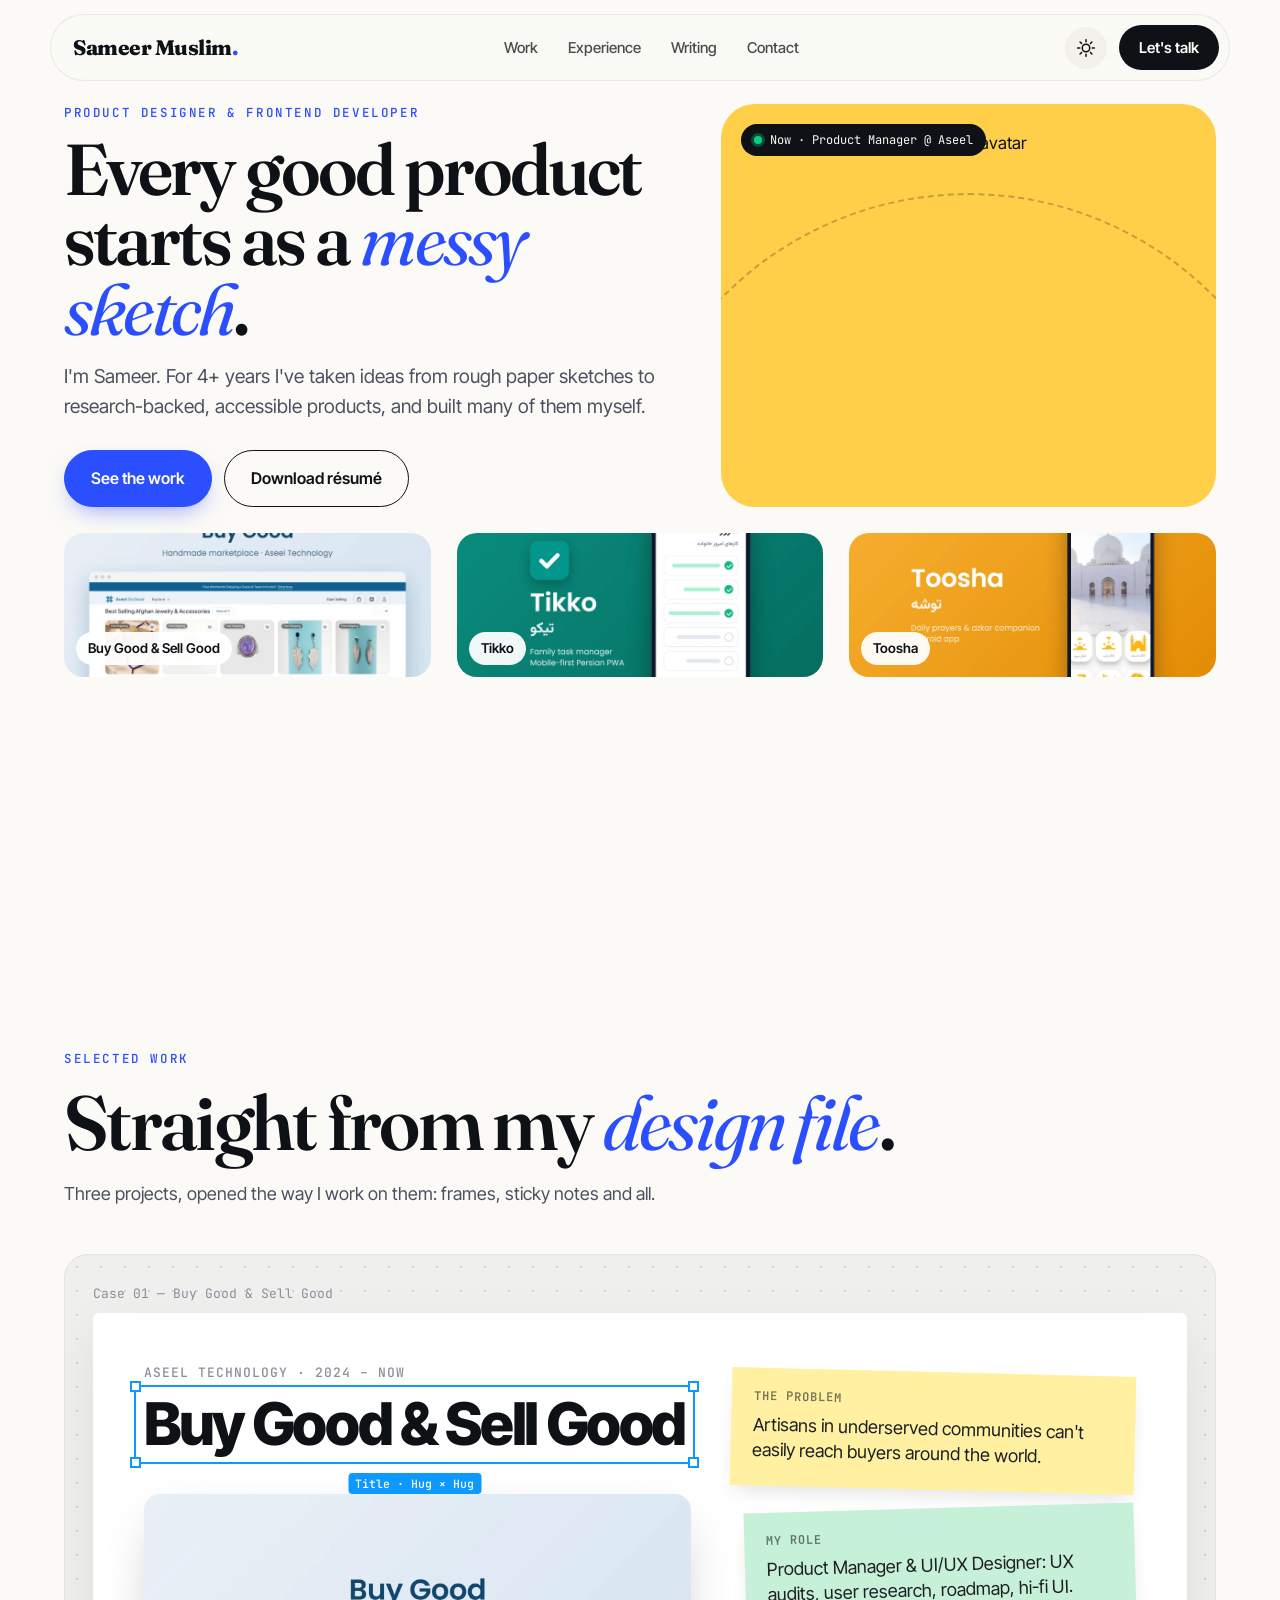
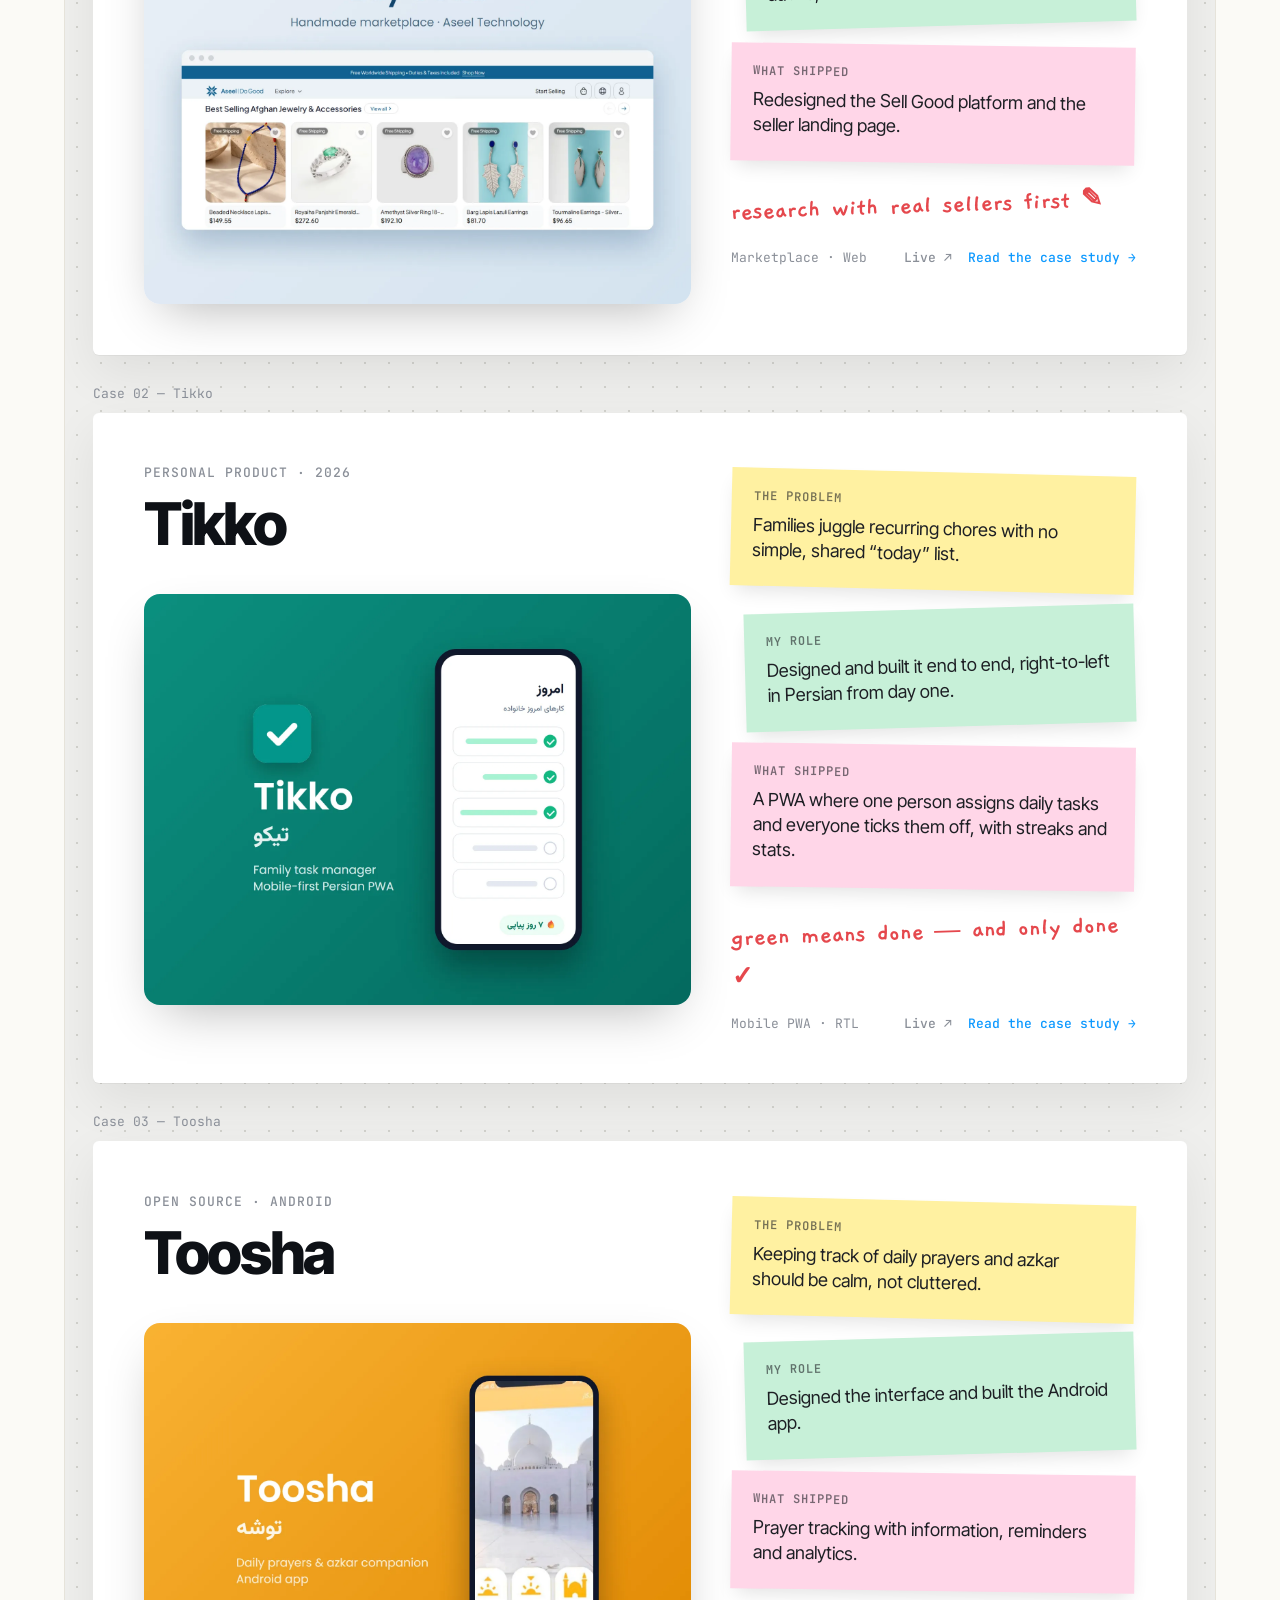
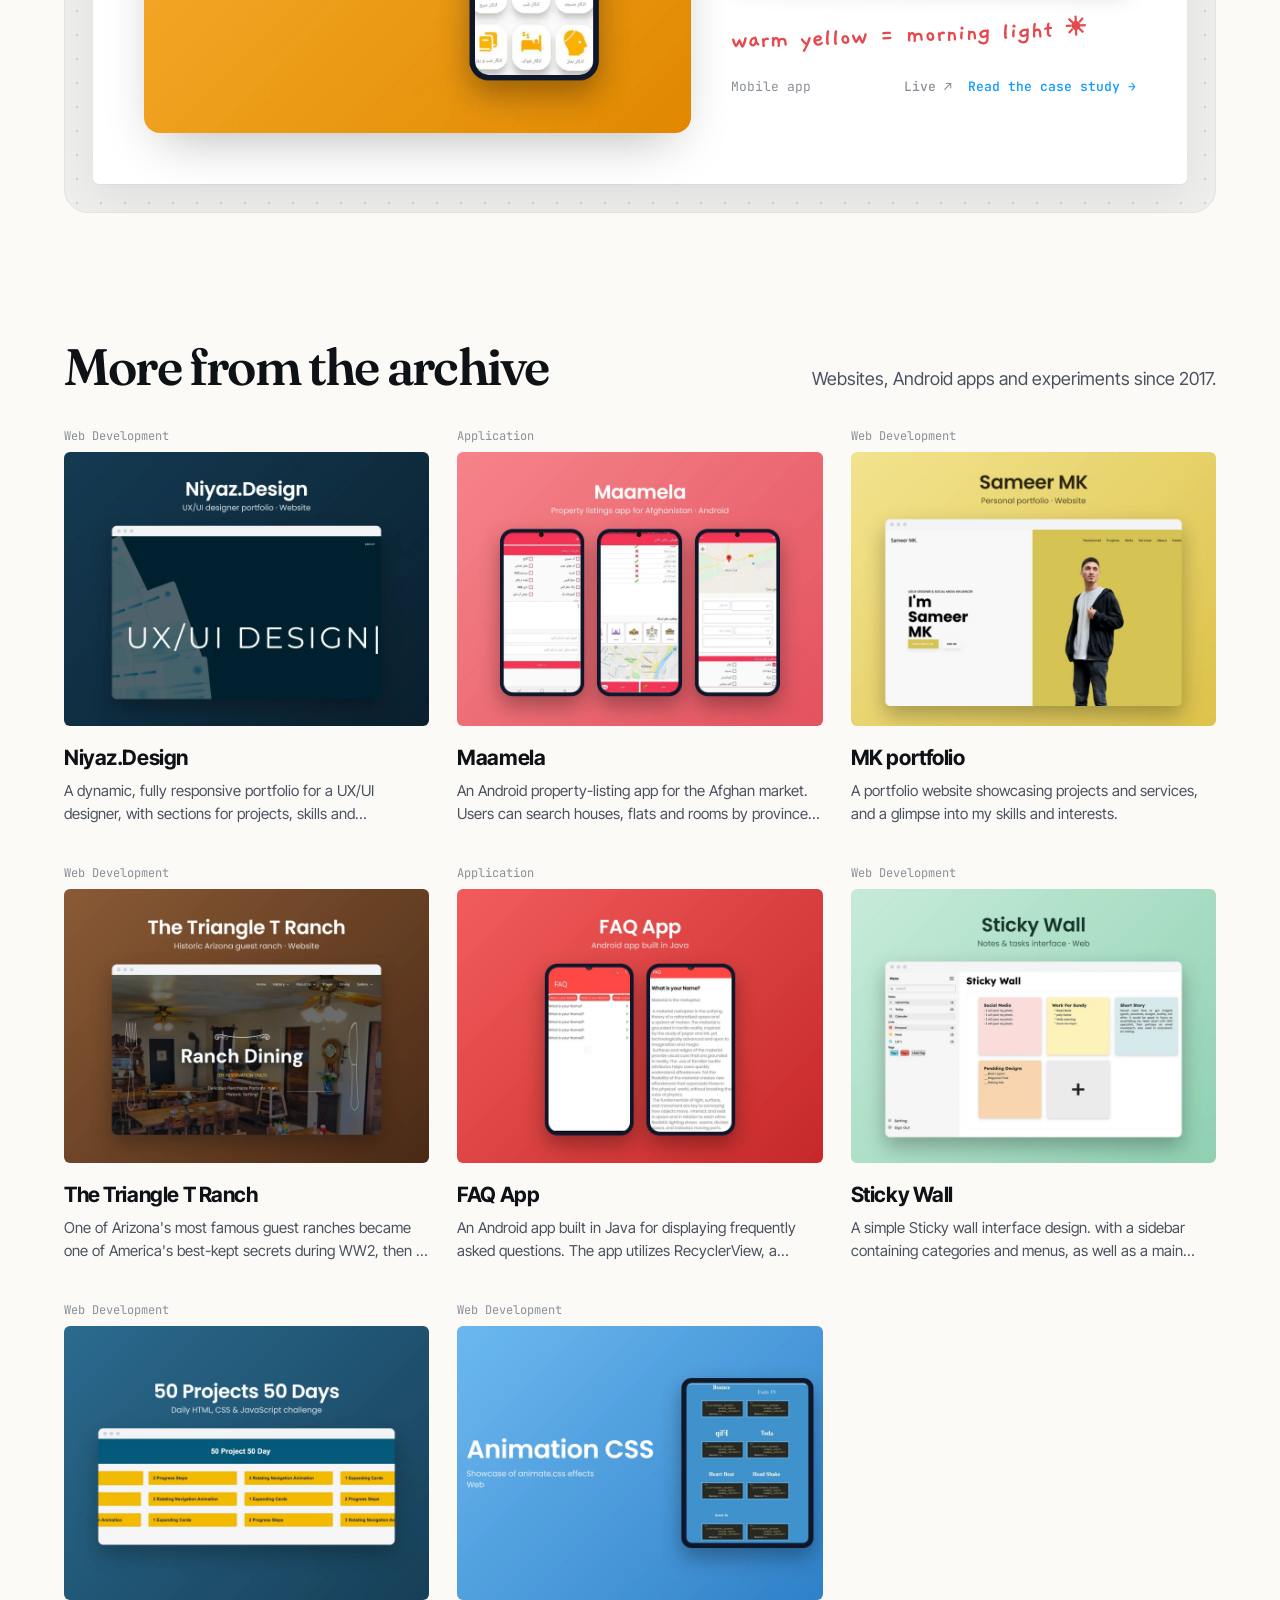
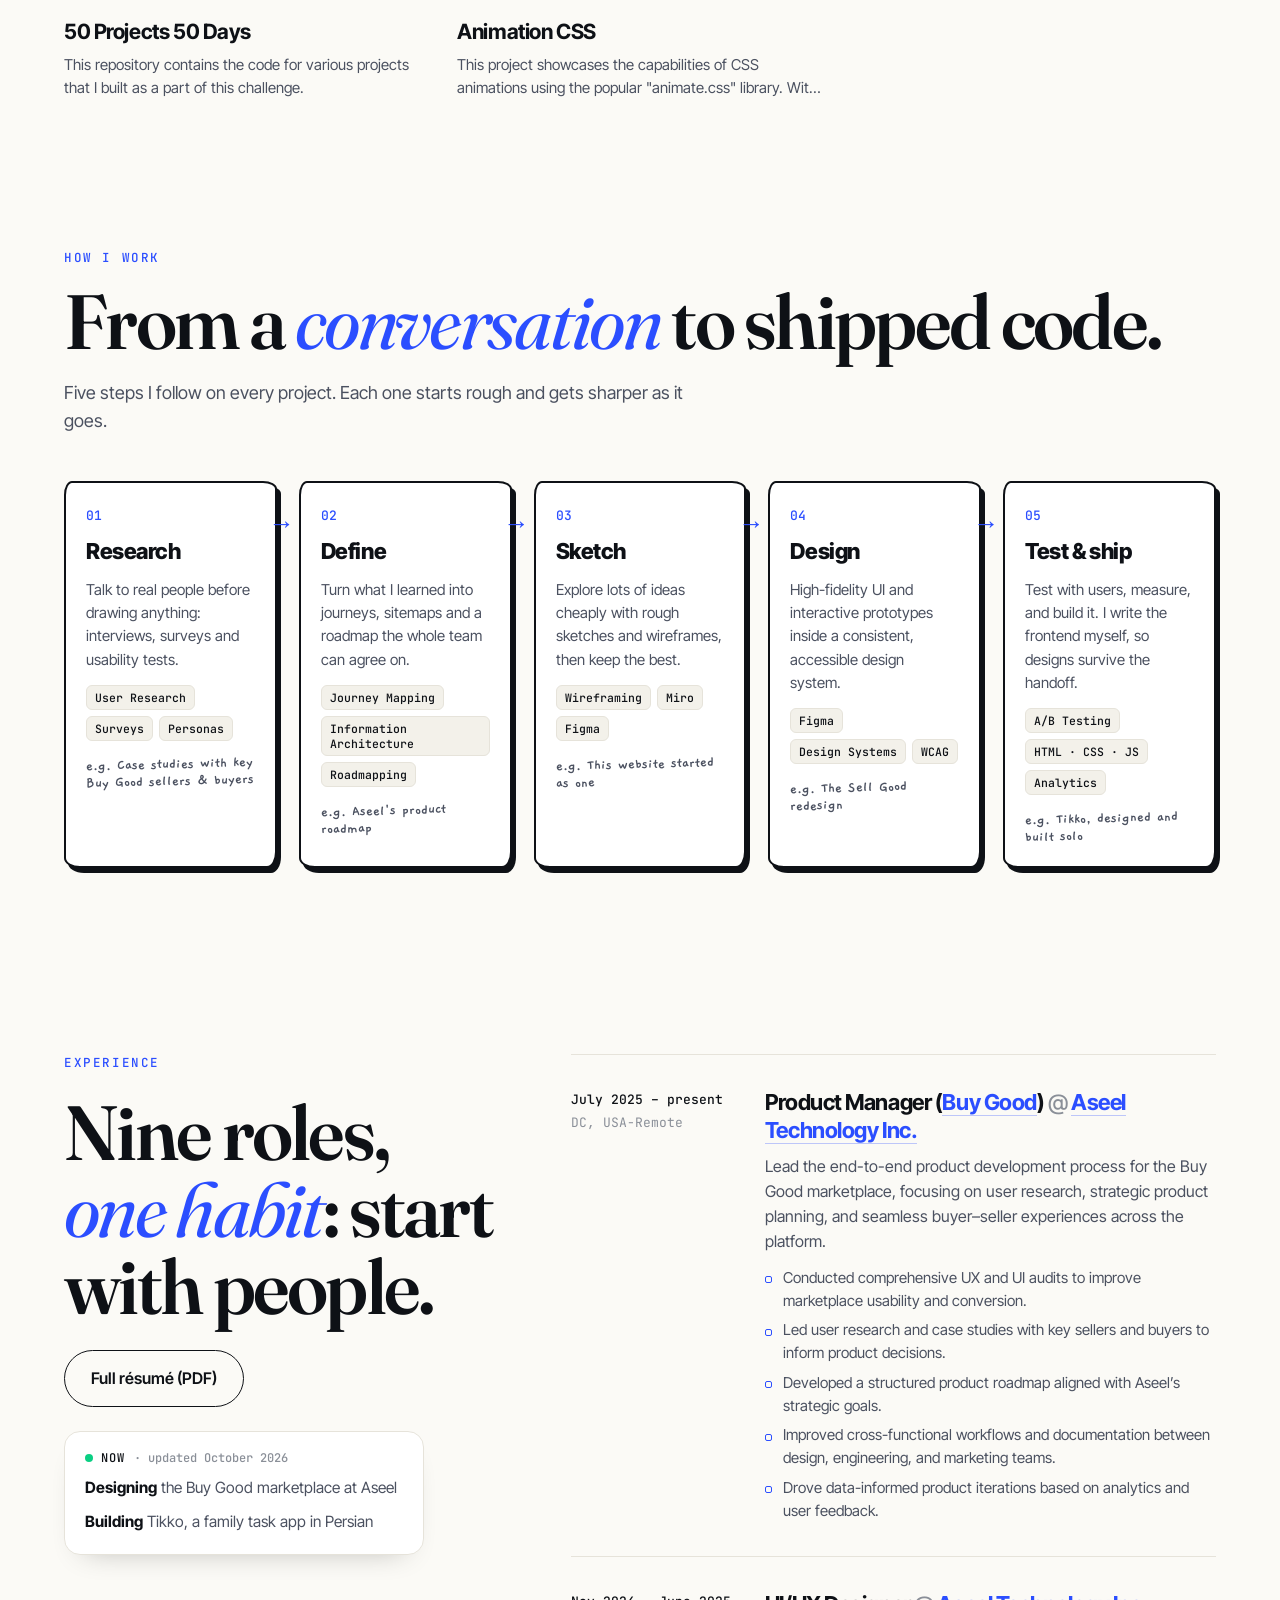
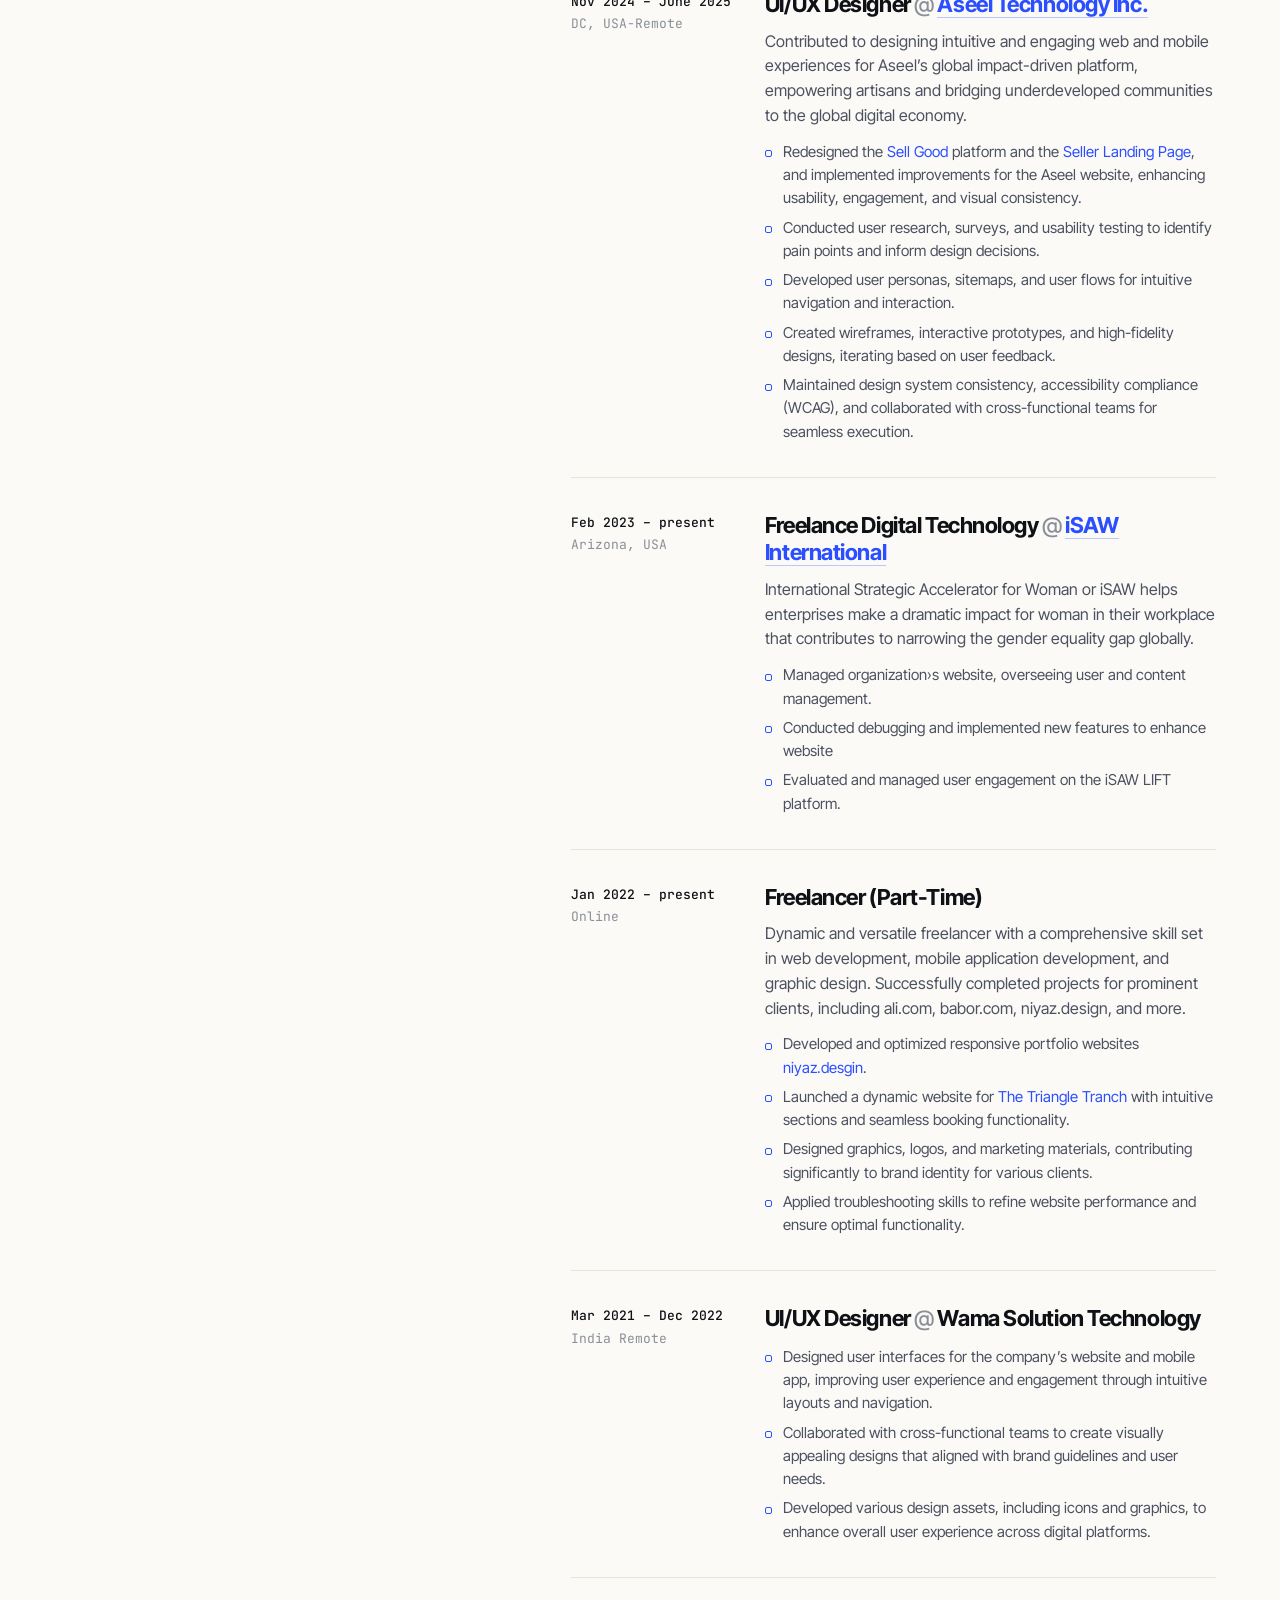
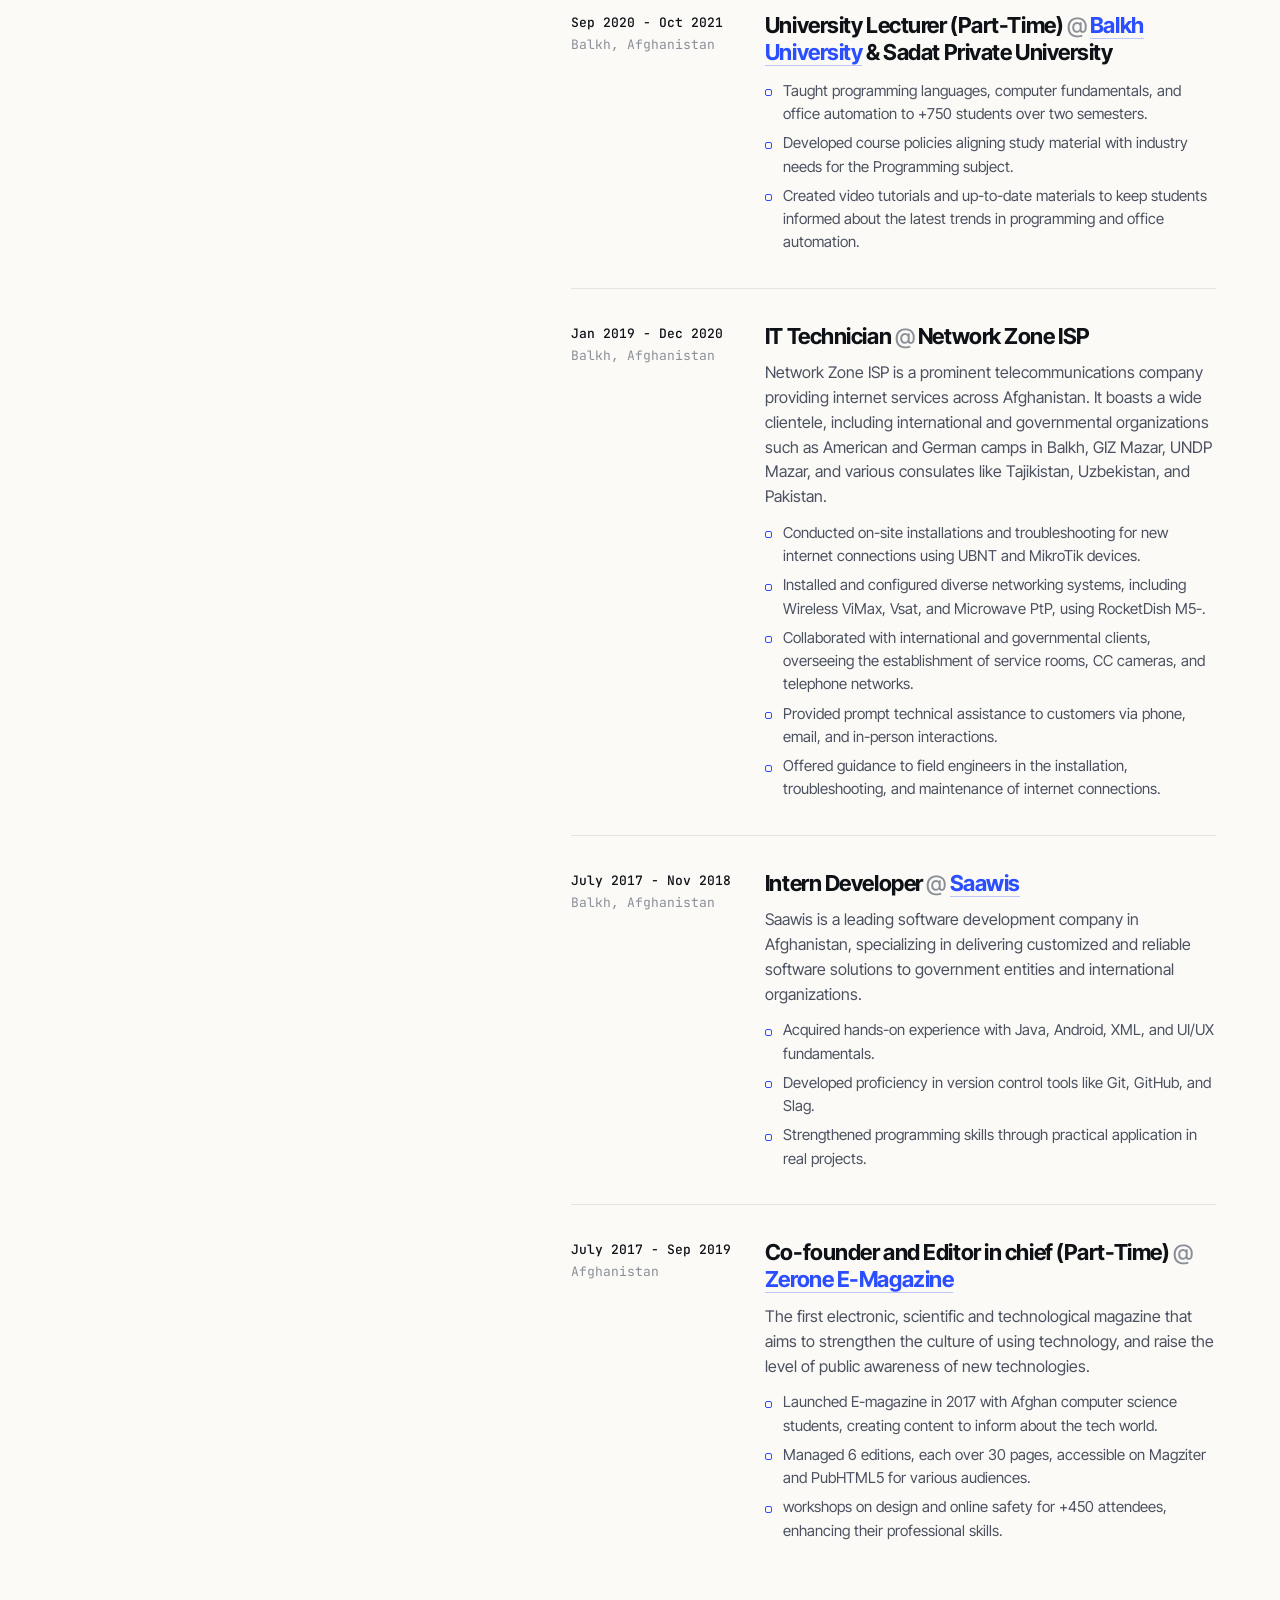
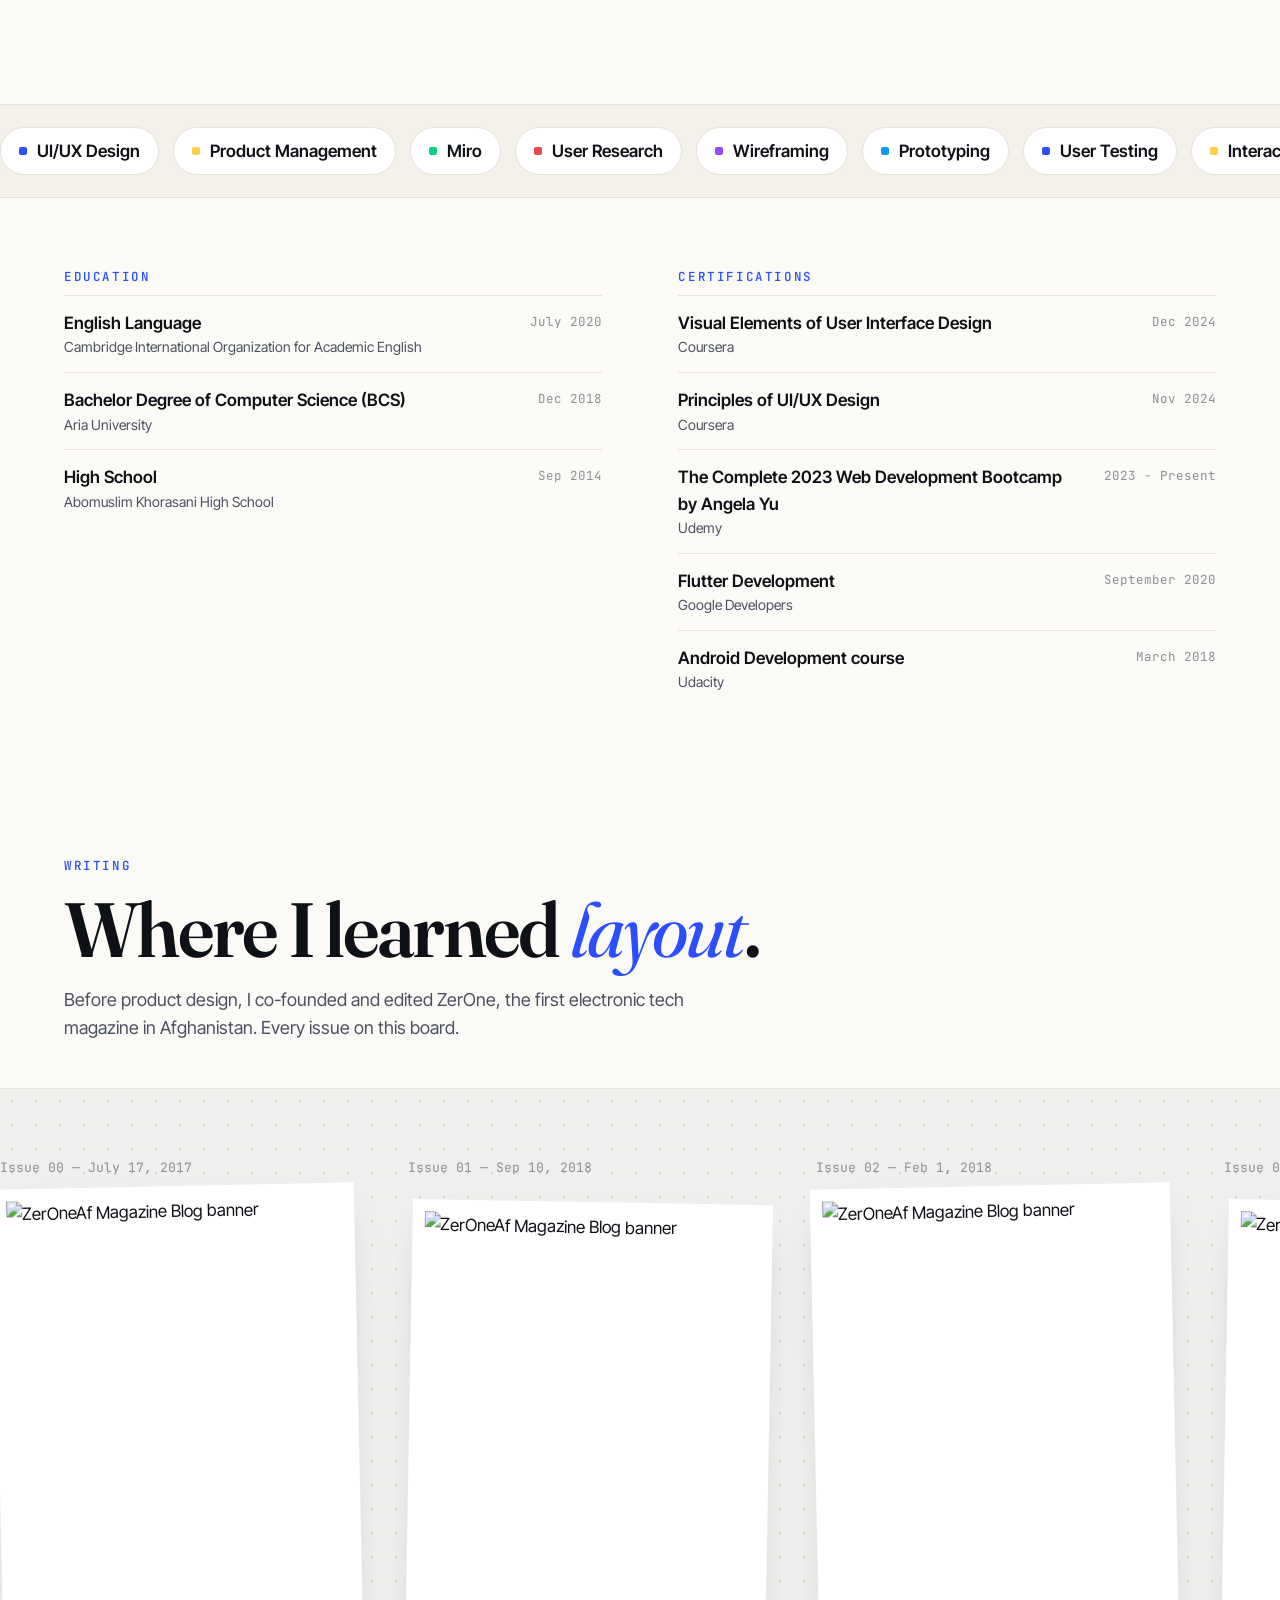
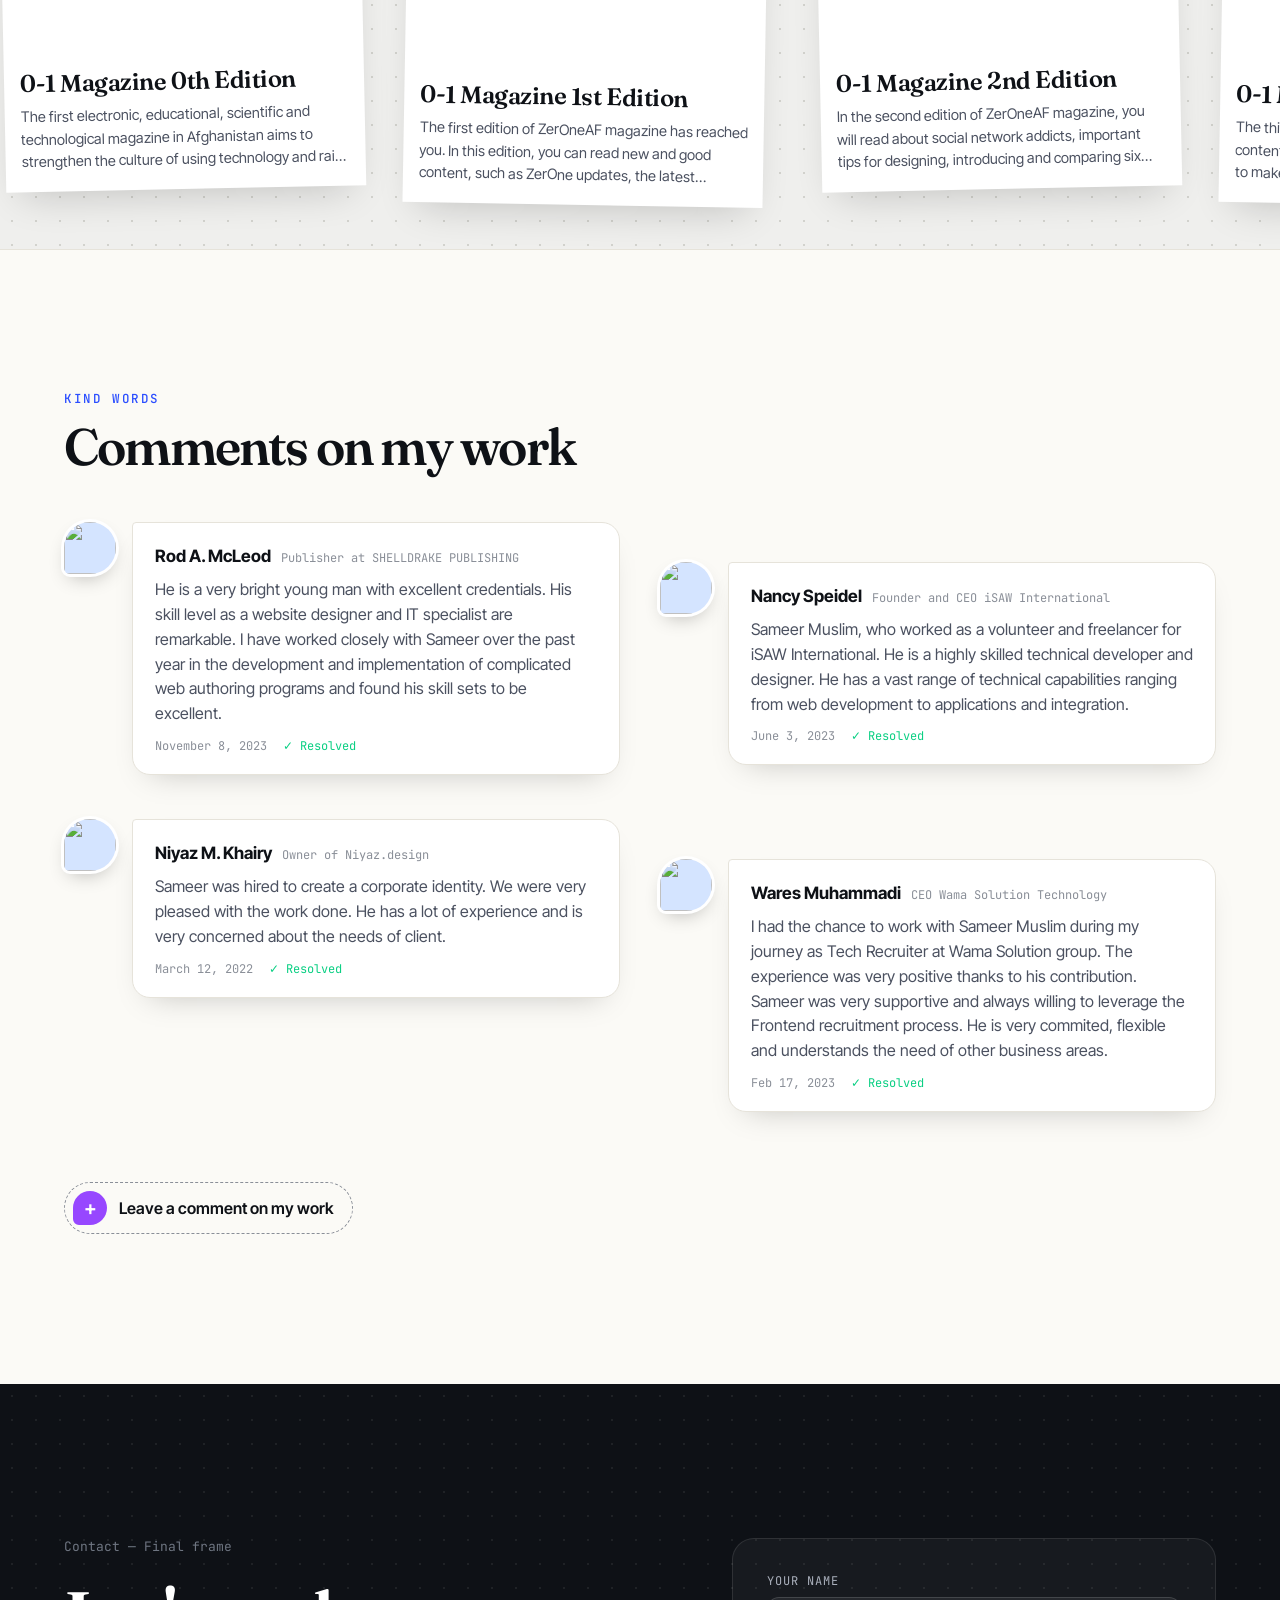
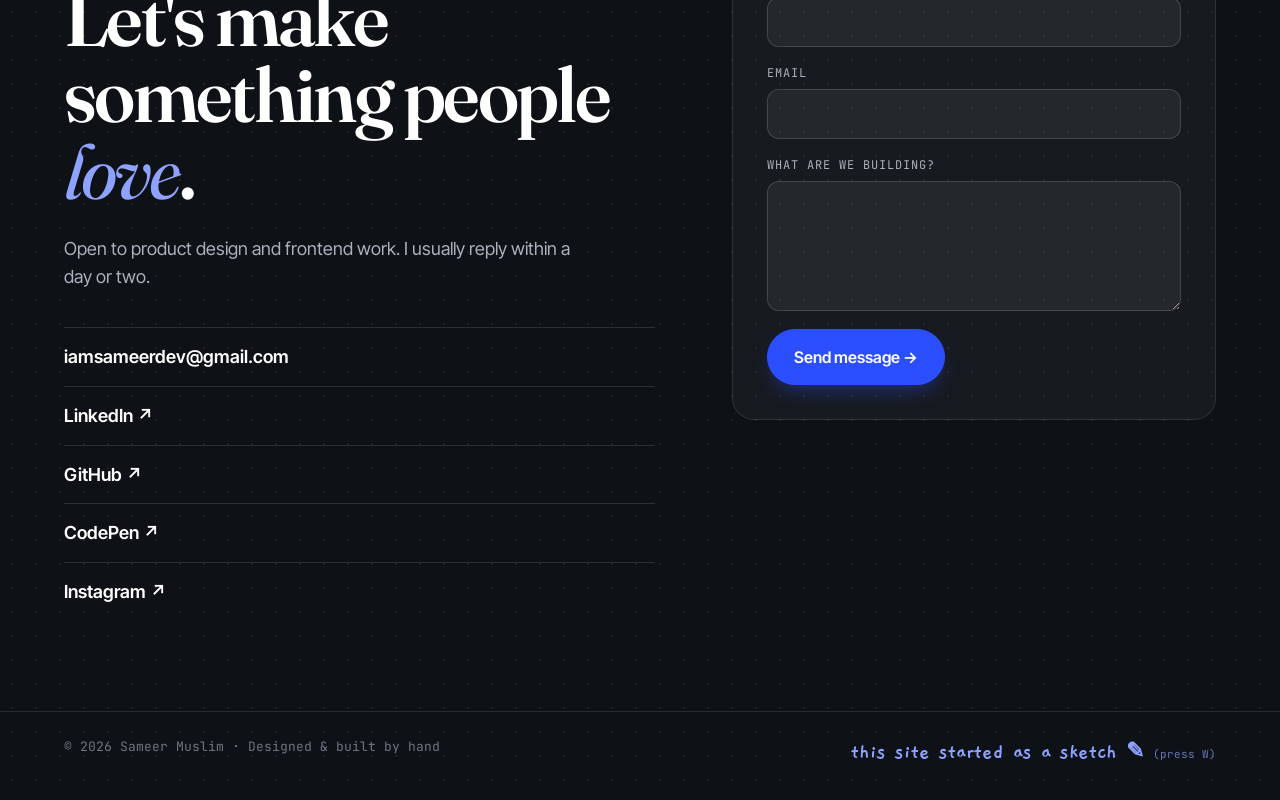
==== commit 326e8660: "Let visitors leave comments for review" ====
--- a/index.html
+++ b/index.html
@@ -227,6 +227,27 @@
             <h3 class="display small">Comments on my work</h3>
           </div>
           <div class="kind-board" id="kind-board"></div>
+
+          <!-- visitors can leave a comment; it is emailed to Sameer and published by hand -->
+          <div class="add-comment">
+            <button type="button" class="comment-add" id="comment-add" aria-expanded="false" aria-controls="comment-form">
+              <span class="comment-add-pin">+</span> Leave a comment on my work
+            </button>
+            <form class="comment-composer" id="comment-form" hidden>
+              <div class="comment-pin you-pin" aria-hidden="true">You</div>
+              <div class="composer-body">
+                <label class="sr">Your comment<textarea name="message" rows="3" required placeholder="Worked with me, or just liked something? Say it here…"></textarea></label>
+                <div class="composer-row">
+                  <label class="sr">Your name<input type="text" name="name" required placeholder="Your name" autocomplete="name" /></label>
+                  <label class="sr">Role or company (optional)<input type="text" name="role" placeholder="Role / company (optional)" autocomplete="organization-title" /></label>
+                </div>
+                <div class="composer-foot">
+                  <span>I read every comment before it appears here.</span>
+                  <button type="submit" class="btn btn-accent comment-send">Post comment</button>
+                </div>
+              </div>
+            </form>
+          </div>
         </div>
       </section>
 
@@ -247,7 +268,6 @@
           </div>
 
           <form class="contact-form" id="form" name="contact-form">
-            <input type="hidden" name="access_key" value="1522fab6-b445-4eff-aa73-f60a3ecb9379" />
             <label>Your name<input type="text" name="name" id="name" autocomplete="name" required /></label>
             <label>Email<input type="email" name="email" id="email" autocomplete="email" required /></label>
             <label>What are we building?<textarea name="message" id="message" rows="5" required></textarea></label>
--- a/css/main.css
+++ b/css/main.css
@@ -2556,3 +2556,122 @@
   font: 13px var(--f-mono);
   color: var(--muted);
 }
+
+/* =========================================================================
+   VISITOR COMMENTS (Kind words)
+   ========================================================================= */
+.add-comment {
+  margin-top: 70px;
+  max-width: 640px;
+}
+.comment-add {
+  display: inline-flex;
+  align-items: center;
+  gap: 12px;
+  padding: 8px 18px 8px 8px;
+  border: 1.5px dashed var(--muted);
+  border-radius: 999px;
+  background: none;
+  font: 600 16px var(--f-ui);
+  cursor: pointer;
+  transition: border-color 0.2s, color 0.2s;
+}
+.comment-add:hover,
+.comment-add[aria-expanded="true"] {
+  border-color: var(--violet);
+  color: var(--violet);
+}
+.comment-add-pin {
+  width: 34px;
+  height: 34px;
+  display: grid;
+  place-items: center;
+  border-radius: 50% 50% 50% 6px;
+  background: var(--violet);
+  color: #fff;
+  font-size: 20px;
+  line-height: 1;
+}
+.comment-composer {
+  display: grid;
+  grid-template-columns: 52px 1fr;
+  gap: 16px;
+  margin-top: 18px;
+  animation: menu-in 0.35s var(--ease);
+}
+.comment-composer[hidden] {
+  display: none;
+}
+.you-pin {
+  display: grid;
+  place-items: center;
+  background: var(--green);
+  color: #fff;
+  font: 600 13px var(--f-ui);
+}
+.composer-body {
+  display: grid;
+  gap: 12px;
+  padding: 16px;
+  border-radius: 4px 18px 18px 18px;
+  background: var(--surface);
+  border: 1.5px solid var(--violet);
+  box-shadow: 0 14px 30px -18px rgba(0, 0, 0, 0.3);
+}
+/* labels stay for screen readers; the placeholders show the hint */
+.composer-body label.sr {
+  display: block;
+  font-size: 0;
+}
+.composer-body textarea,
+.composer-body input {
+  width: 100%;
+  font: 16px var(--f-ui);
+  color: var(--ink);
+  background: var(--paper);
+  border: 1px solid var(--line);
+  border-radius: 10px;
+  padding: 11px 13px;
+  resize: vertical;
+}
+.composer-body textarea:focus,
+.composer-body input:focus {
+  outline: none;
+  border-color: var(--violet);
+}
+.composer-row {
+  display: grid;
+  grid-template-columns: 1fr 1fr;
+  gap: 10px;
+}
+.composer-foot {
+  display: flex;
+  flex-wrap: wrap;
+  justify-content: space-between;
+  align-items: center;
+  gap: 12px;
+  font: 12px var(--f-mono);
+  color: var(--muted);
+}
+.comment-send {
+  padding: 11px 20px;
+  font: 600 15px var(--f-ui);
+  background: var(--violet);
+  border-color: var(--violet);
+  box-shadow: none;
+}
+.comment-send:disabled {
+  opacity: 0.6;
+  cursor: wait;
+}
+@media (max-width: 600px) {
+  .composer-row {
+    grid-template-columns: 1fr;
+  }
+  .comment-composer {
+    grid-template-columns: 1fr;
+  }
+  .comment-composer .you-pin {
+    display: none;
+  }
+}
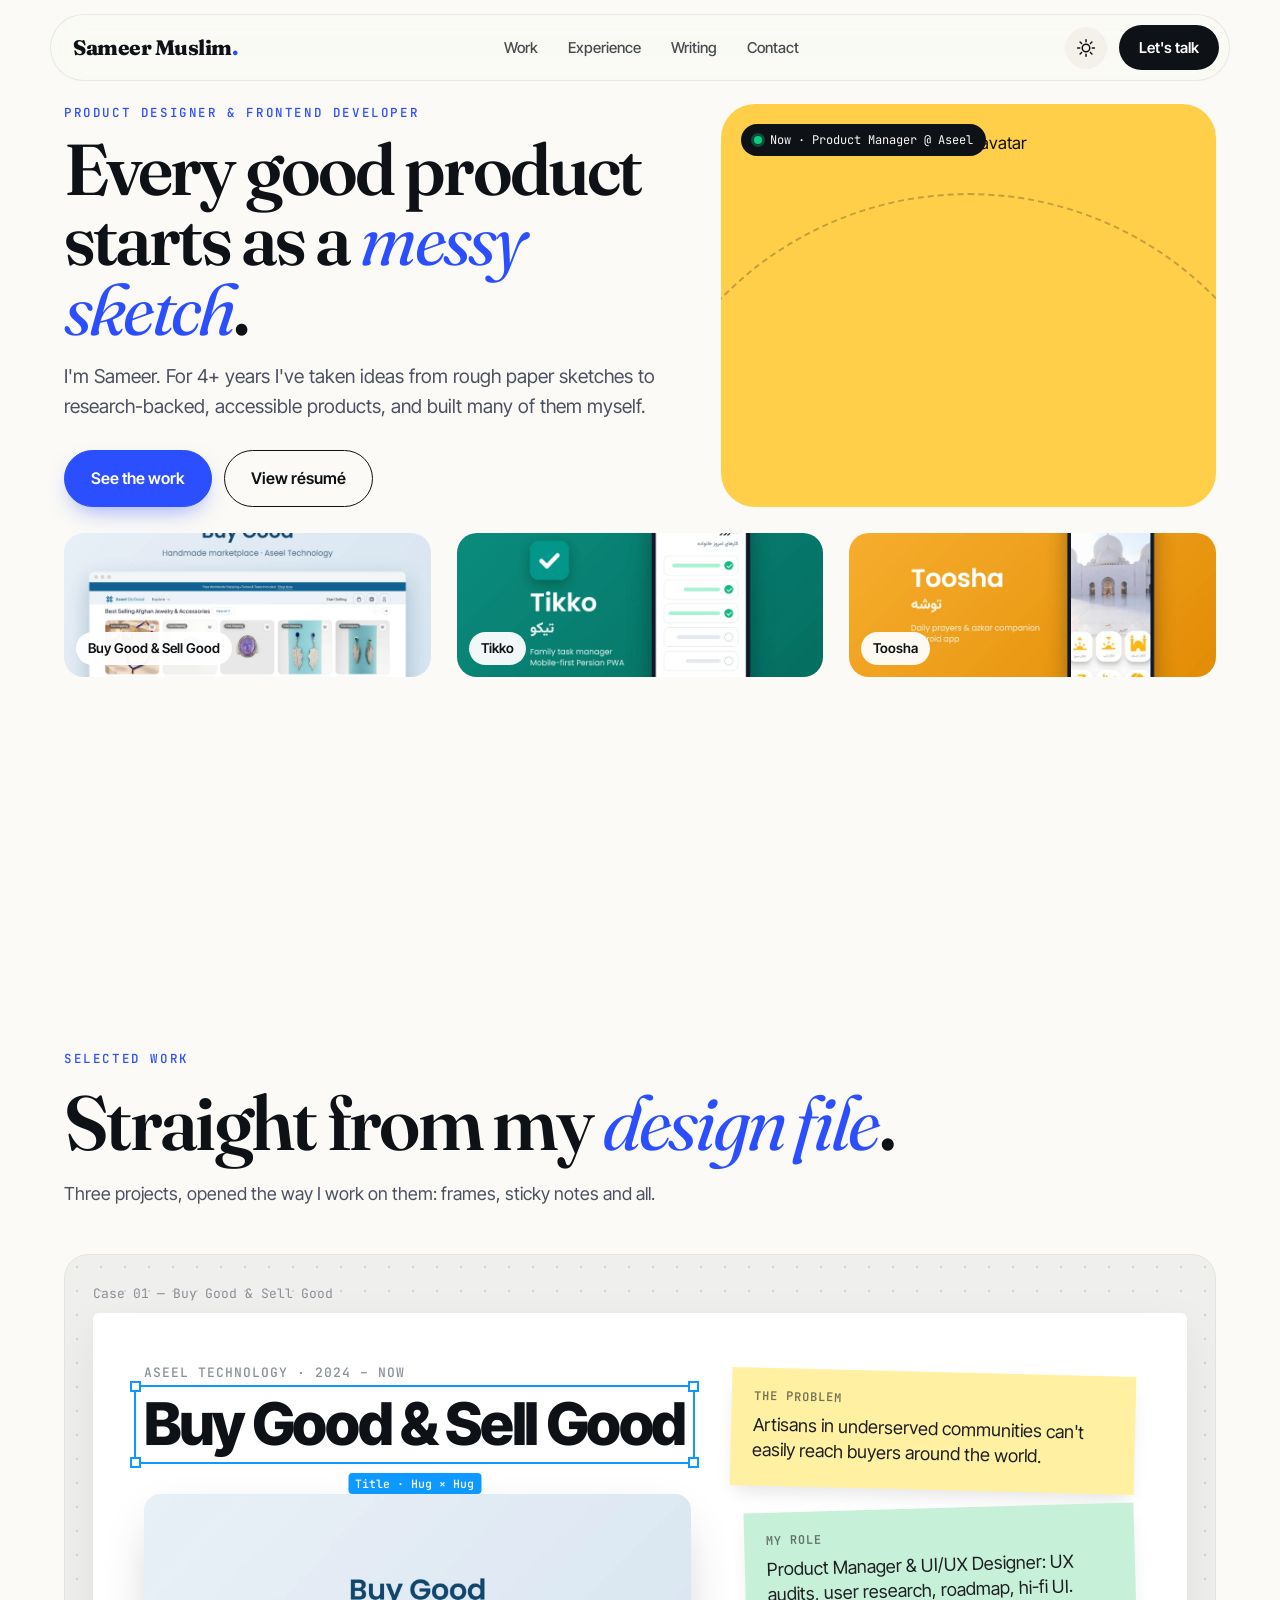
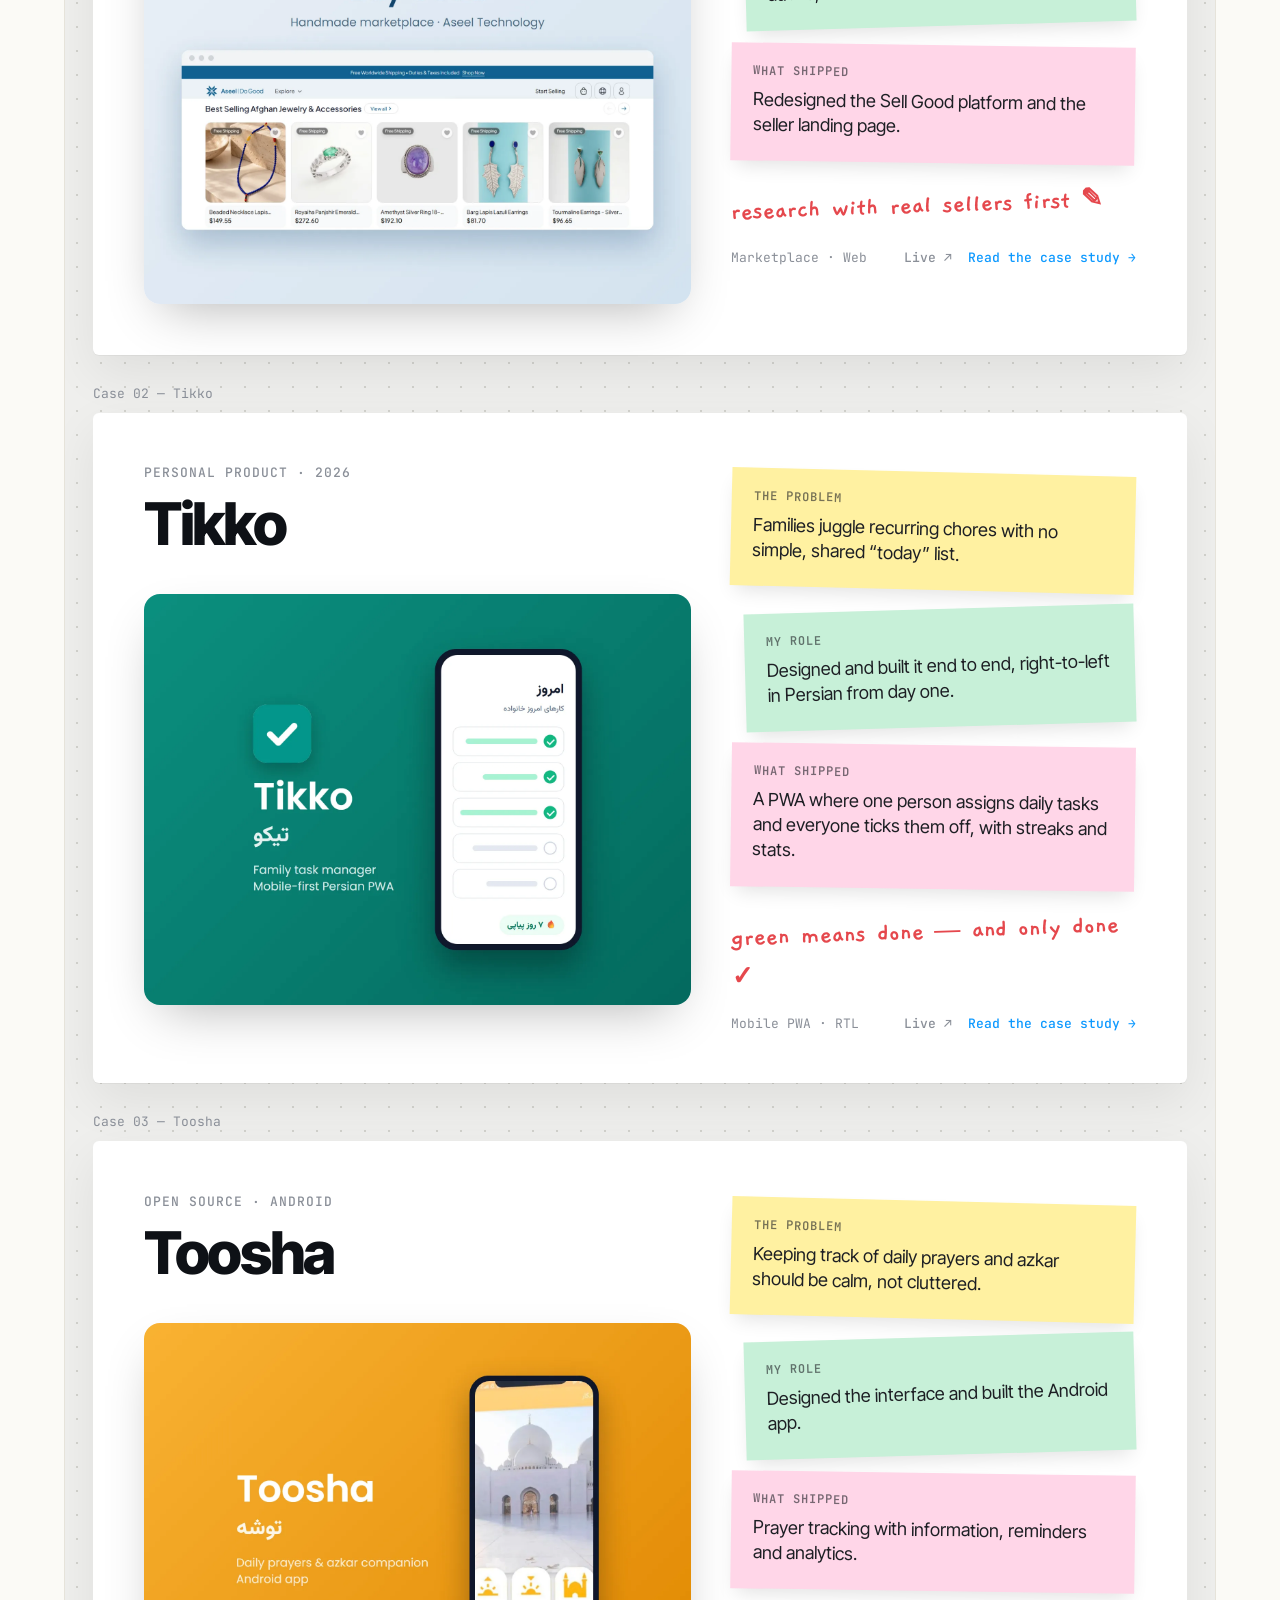
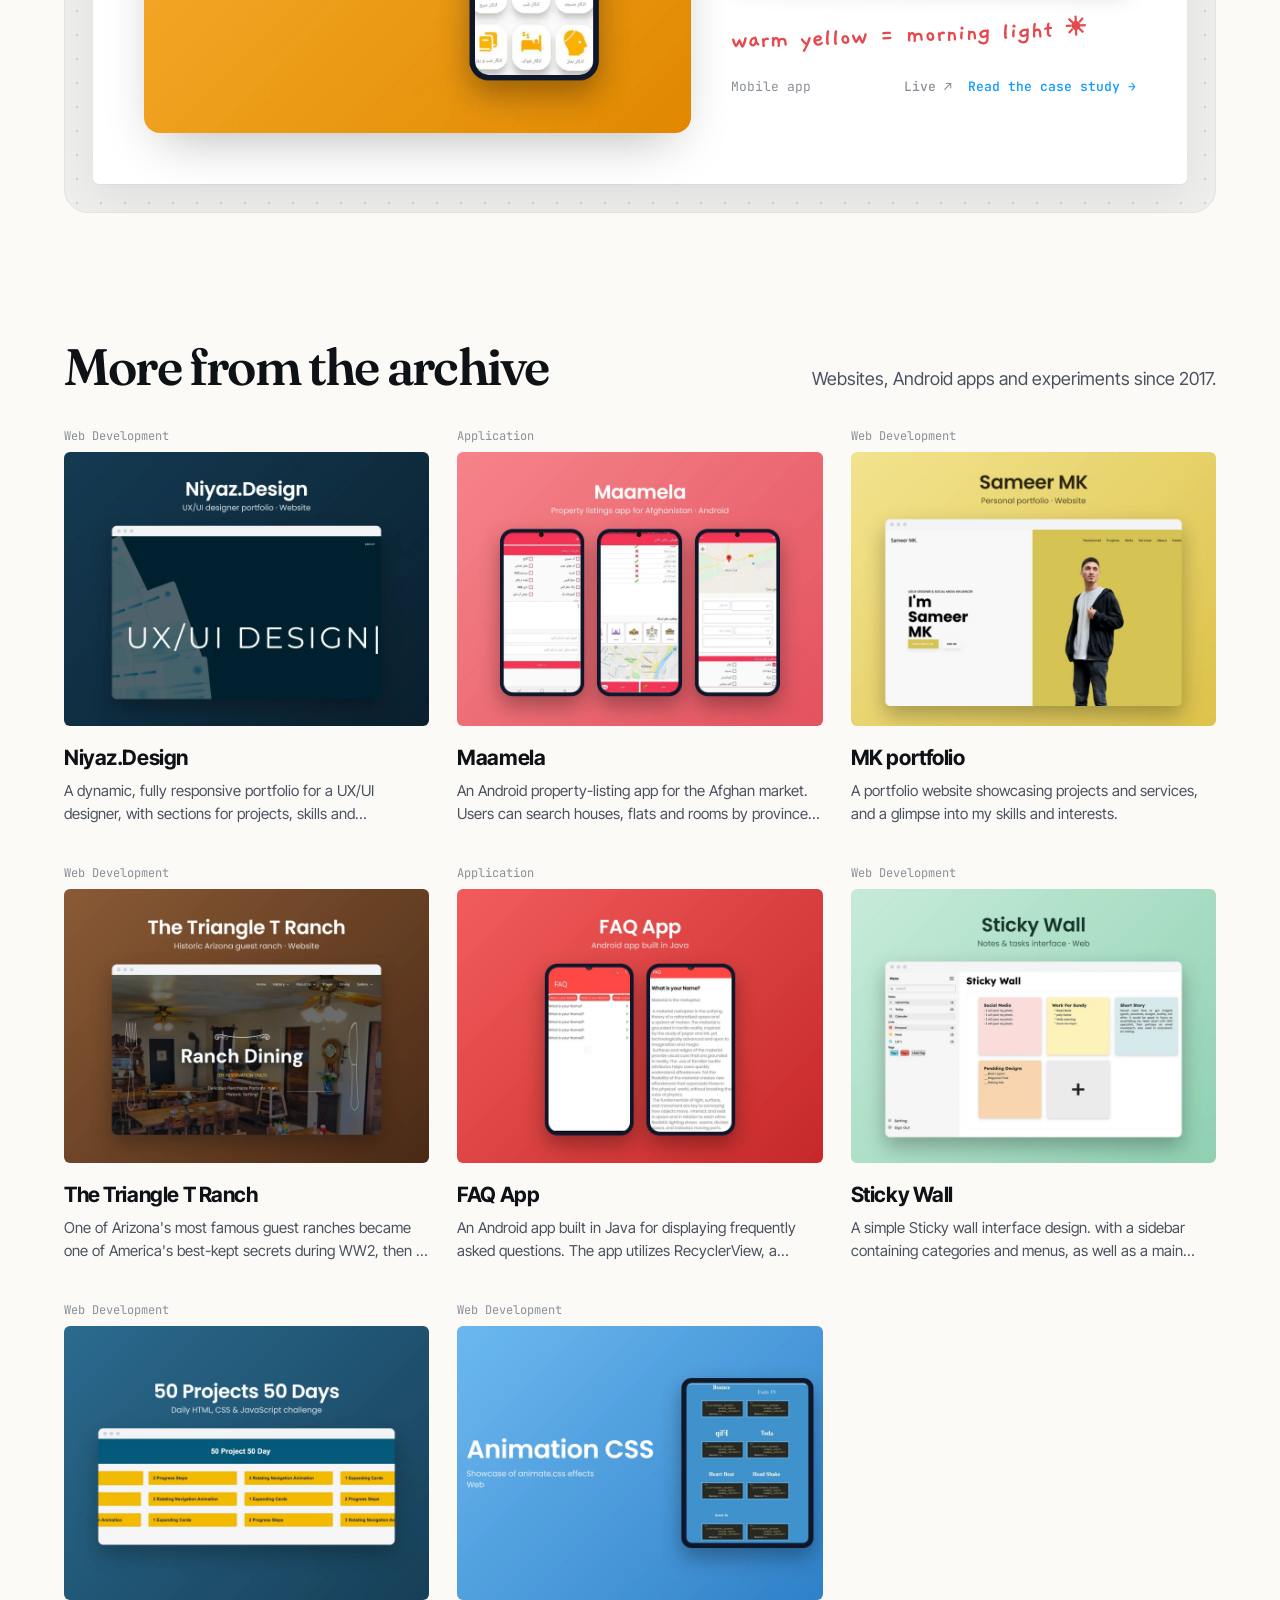
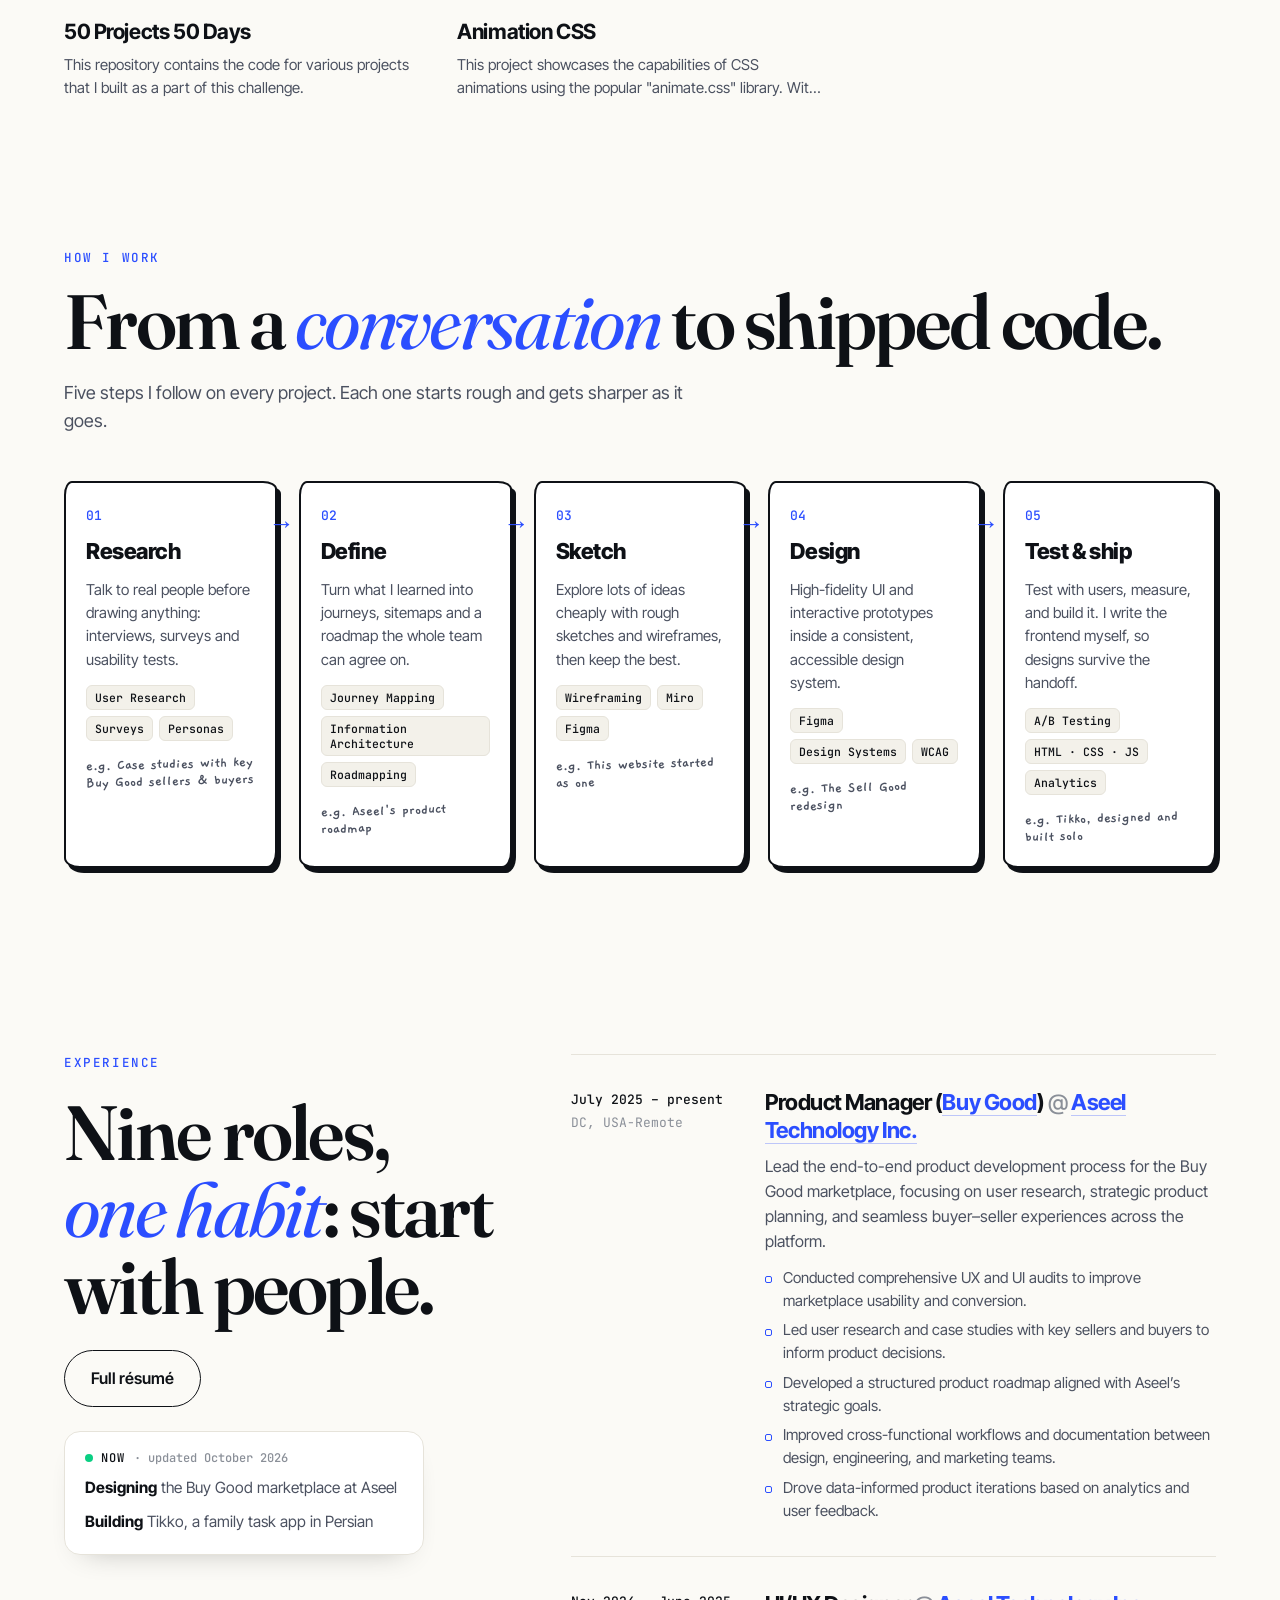
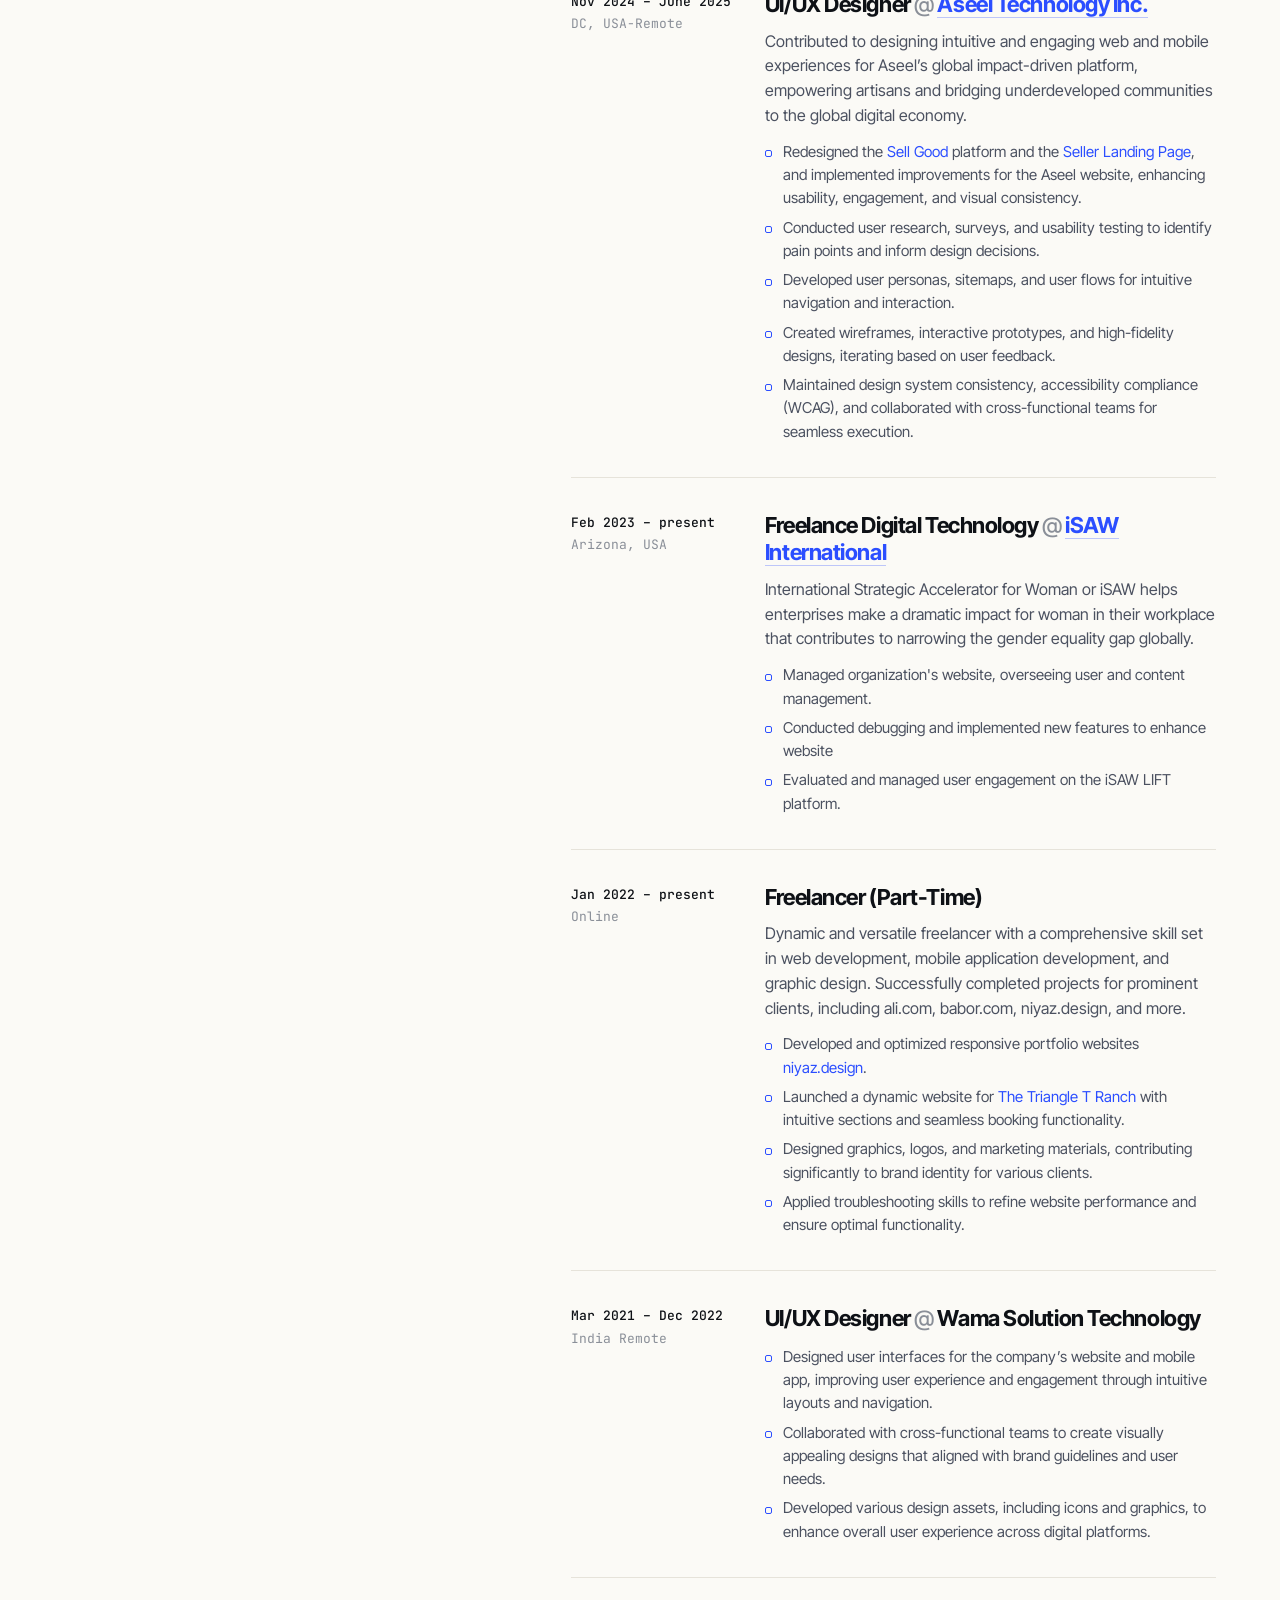
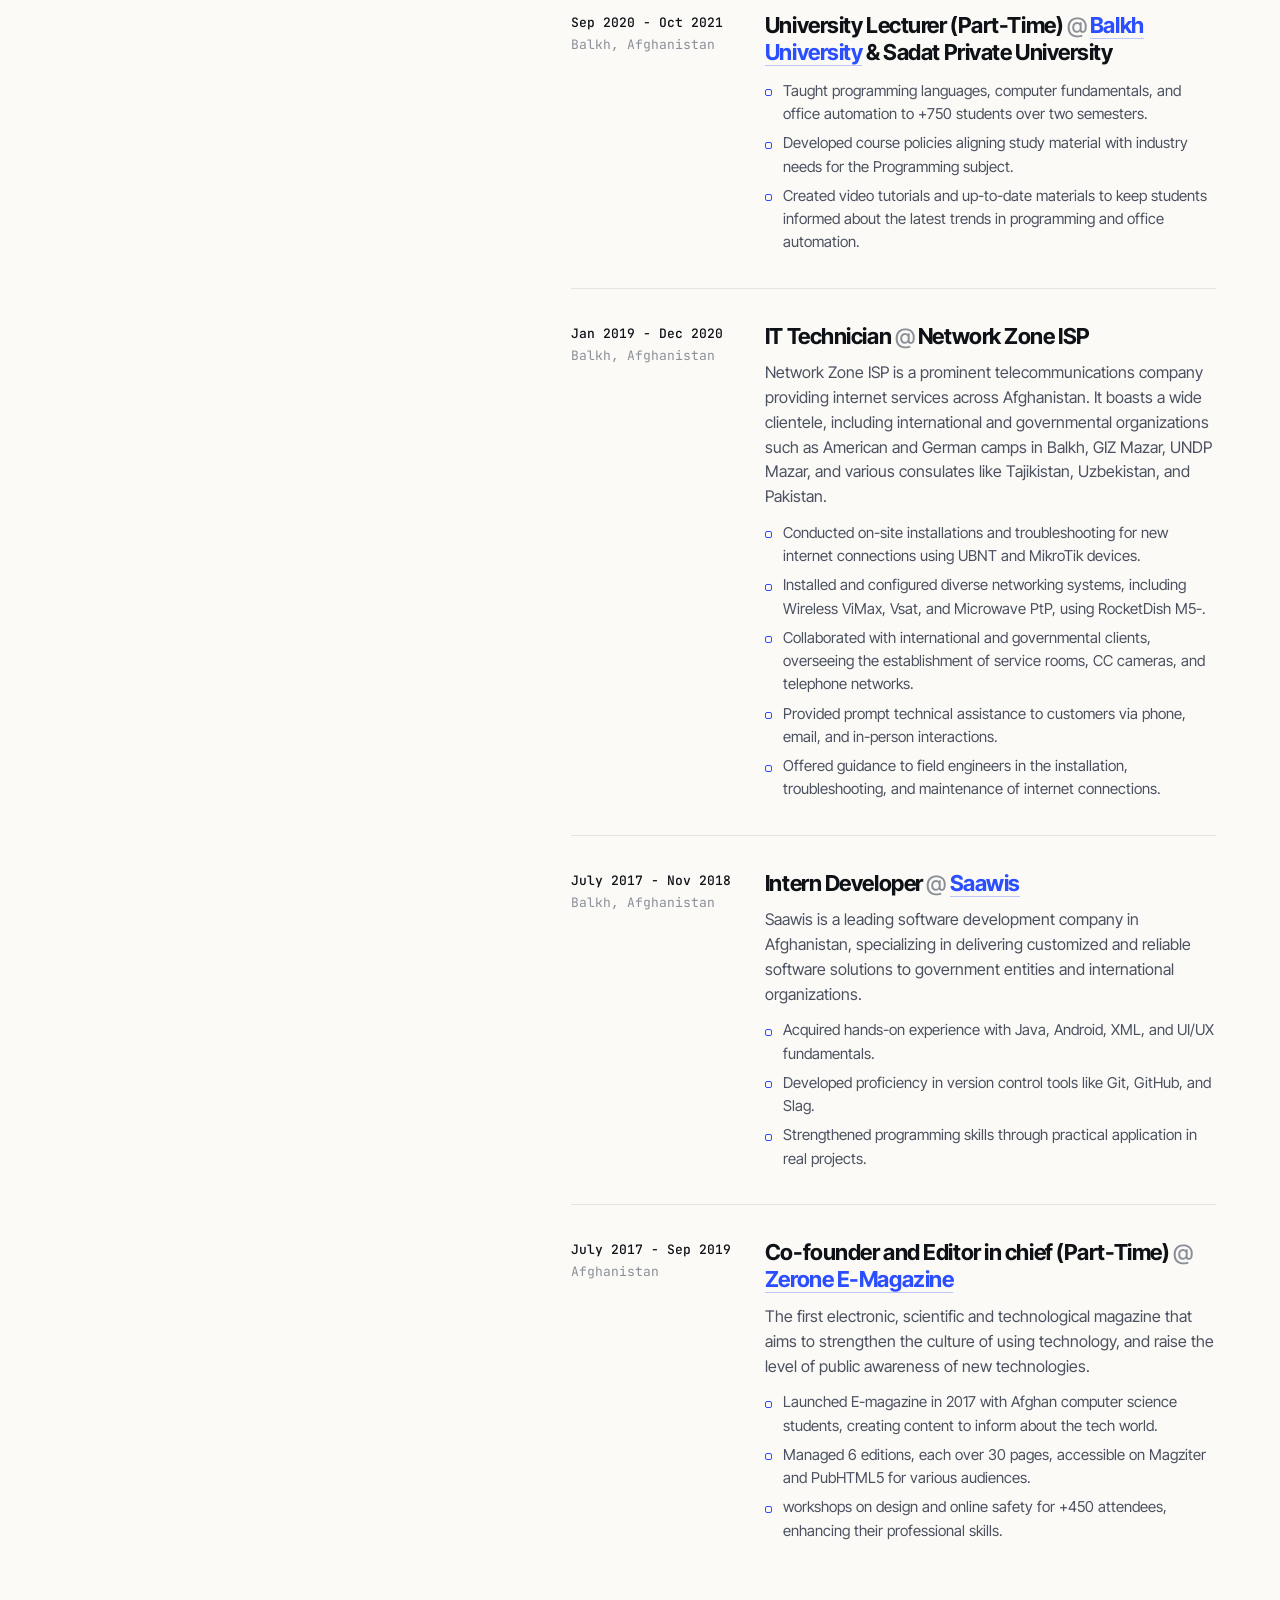
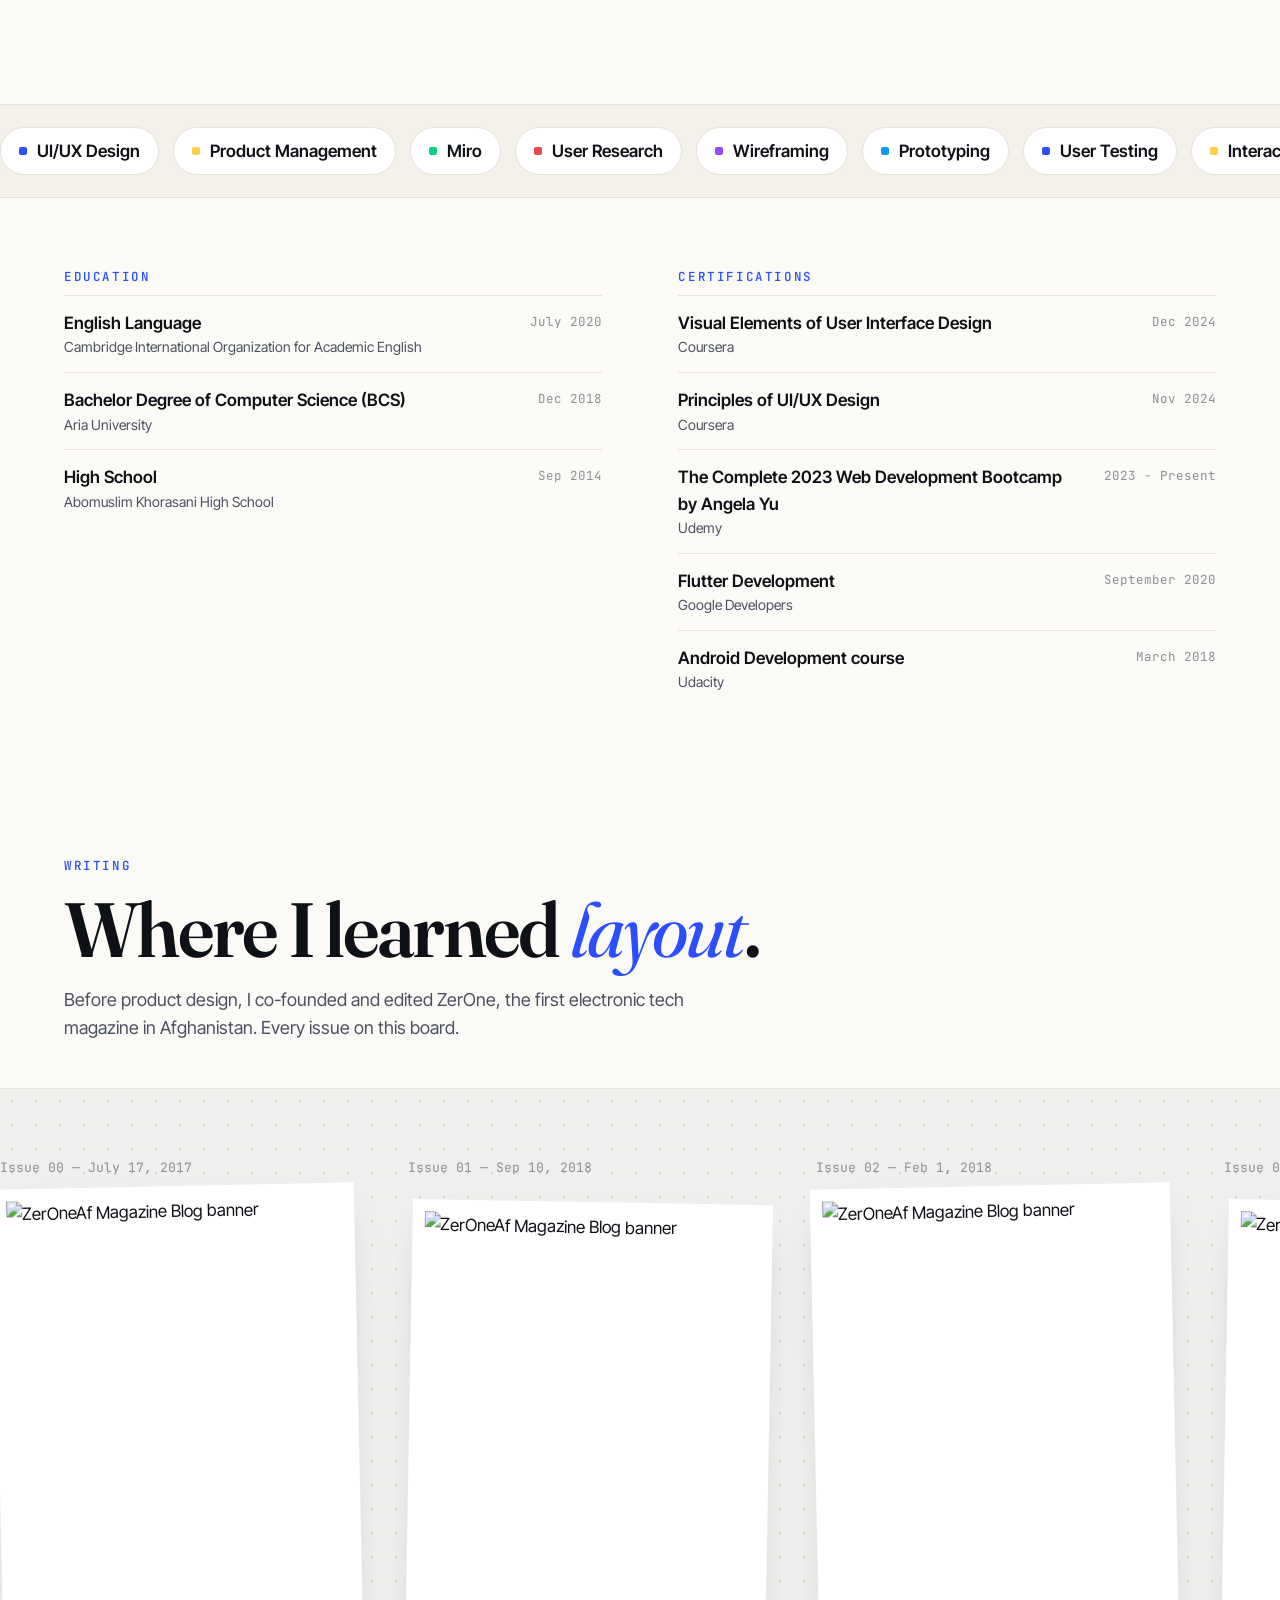
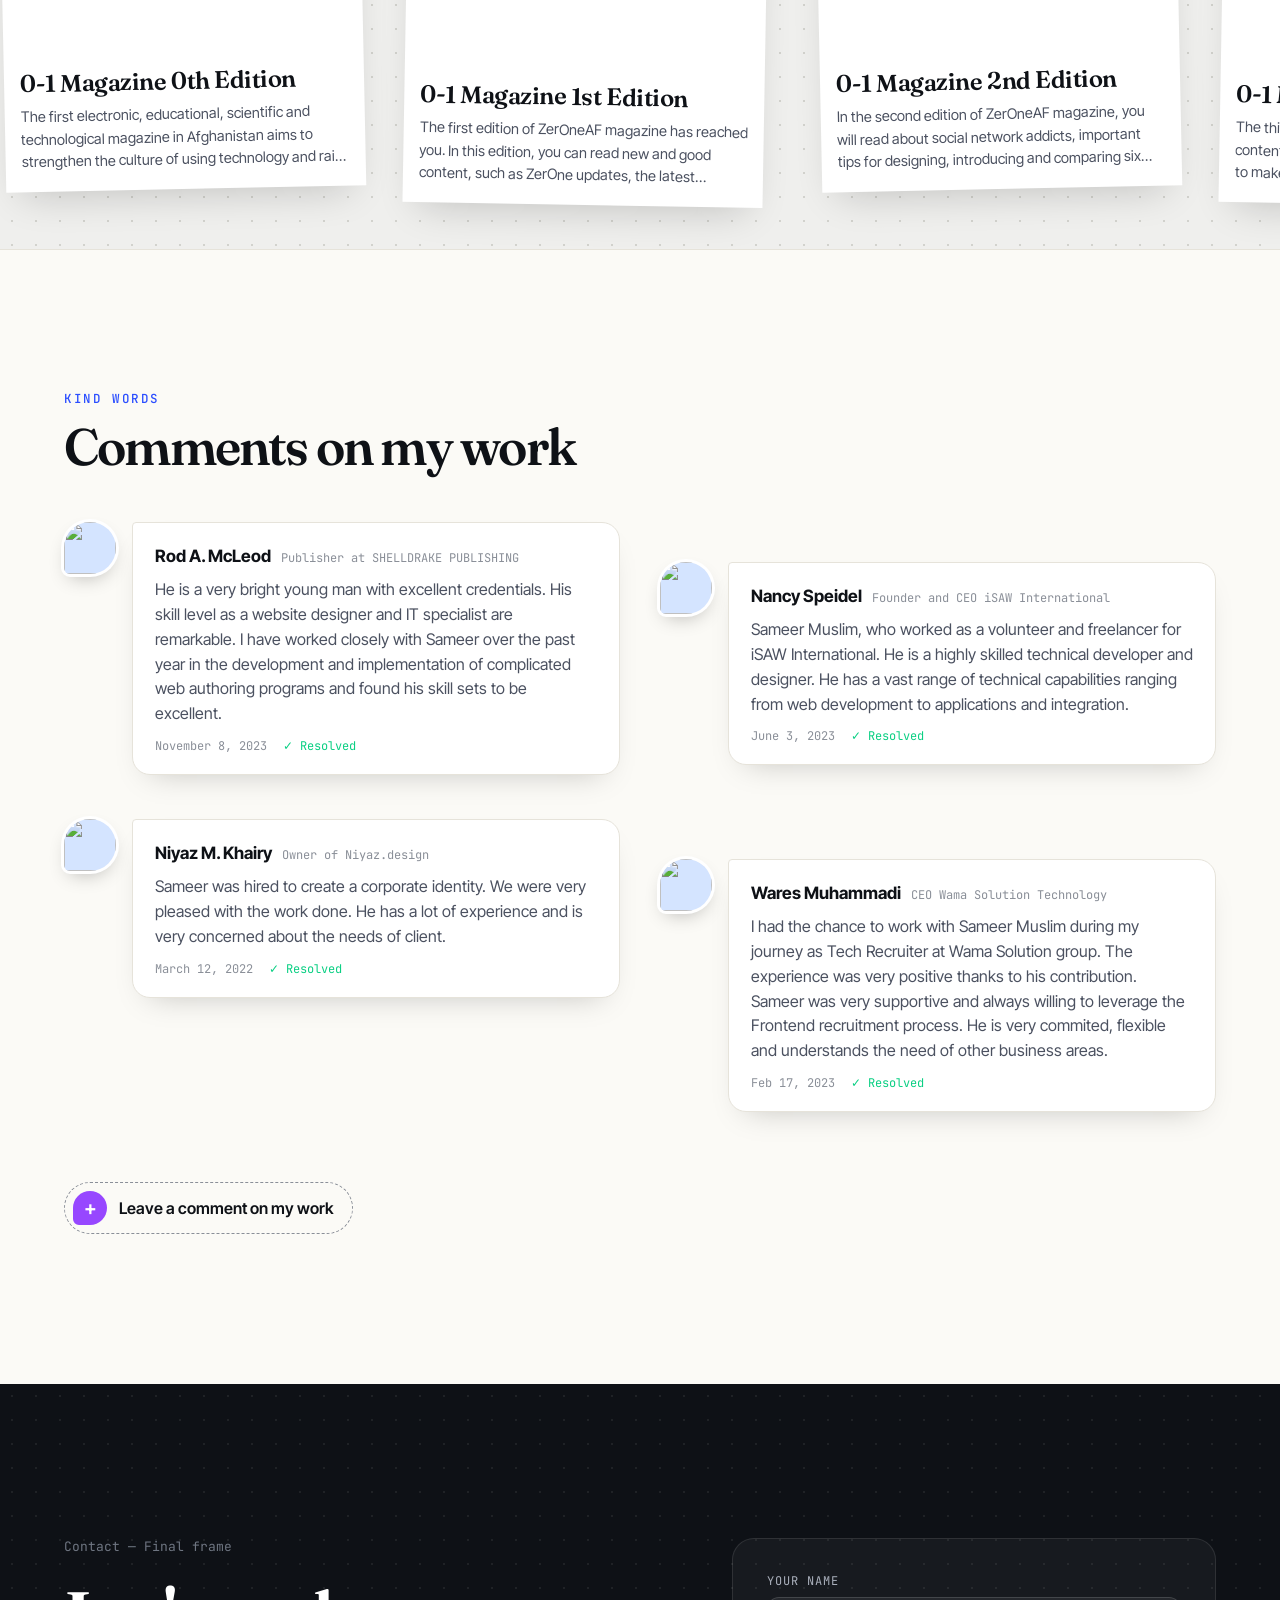
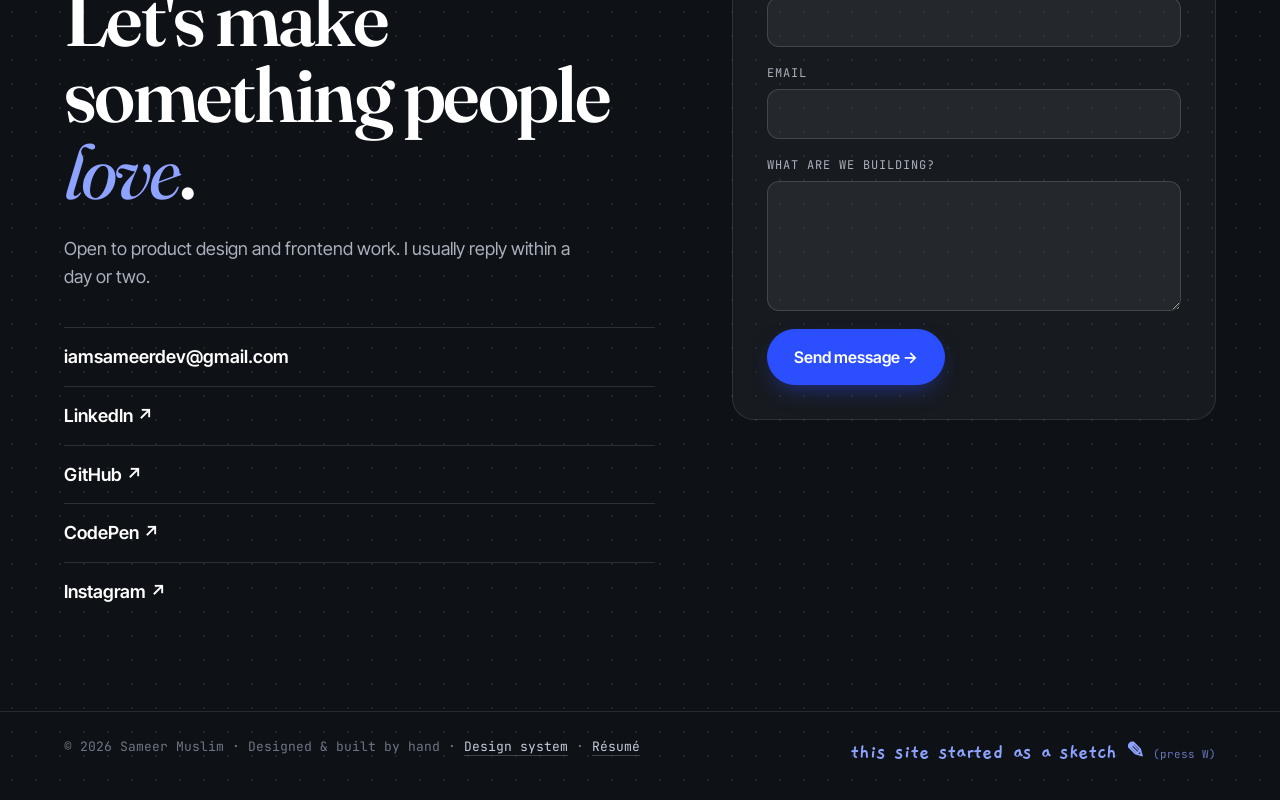
==== commit 1bf68c56: "Add design system and printable résumé pages" ====
--- a/index.html
+++ b/index.html
@@ -121,7 +121,7 @@
                 <p class="hero-lead">I'm Sameer. For 4+ years I've taken ideas from rough paper sketches to research-backed, accessible products, and built many of them myself.</p>
                 <div class="hero-ctas">
                   <a class="btn btn-accent" href="#work">See the work</a>
-                  <a class="btn btn-line" href="assets/moh-sameer-resume.pdf" download="Sameer-Muslim-Resume.pdf">Download résumé</a>
+                  <a class="btn btn-line" href="resume.html">View résumé</a>
                 </div>
               </div>
               <div class="hero-portrait">
@@ -201,7 +201,7 @@
           <div class="exp-side">
             <p class="eyebrow">Experience</p>
             <h2 id="exp-title" class="display">Nine roles,<br /><em>one habit</em>: start with people.</h2>
-            <a class="btn btn-line" href="assets/moh-sameer-resume.pdf" download="Sameer-Muslim-Resume.pdf">Full résumé (PDF)</a>
+            <a class="btn btn-line" href="resume.html">Full résumé</a>
             <aside class="now" id="now" aria-label="What I'm doing now"></aside>
           </div>
           <ol class="exp-list" id="exp-list"></ol>
@@ -275,7 +275,7 @@
           </form>
         </div>
         <footer class="footer container">
-          <span>© 2026 Sameer Muslim · Designed &amp; built by hand</span>
+          <span>© 2026 Sameer Muslim · Designed &amp; built by hand · <a href="styleguide.html">Design system</a> · <a href="resume.html">Résumé</a></span>
           <button type="button" class="wire-toggle hand" id="wire-toggle">this site started as a sketch ✎ <small>(press W)</small></button>
         </footer>
       </section>
@@ -288,6 +288,7 @@
     <script src="https://cdnjs.cloudflare.com/ajax/libs/gsap/3.13.0/gsap.min.js"></script>
     <script src="https://cdnjs.cloudflare.com/ajax/libs/gsap/3.13.0/ScrollTrigger.min.js"></script>
     <script src="https://cdn.jsdelivr.net/npm/lenis@1/dist/lenis.min.js"></script>
+    <script src="js/toast.js"></script>
     <script src="js/main.js"></script>
     <script src="js/theme.js"></script>
   </body>
--- a/css/main.css
+++ b/css/main.css
@@ -2674,4 +2674,317 @@
   .comment-composer .you-pin {
     display: none;
   }
-}+}
+/* =========================================================================
+   DESIGN-SYSTEM PAGE (styleguide.html)
+   ========================================================================= */
+.case-title em {
+  font-style: italic;
+  font-weight: 400;
+  color: var(--accent);
+}
+.sg-hand {
+  font-size: 1.25em;
+  color: var(--red);
+}
+.sg-note {
+  color: var(--muted);
+  font: 13px var(--f-mono);
+  margin: -20px 0 28px;
+}
+.sg-swatches {
+  display: grid;
+  grid-template-columns: repeat(auto-fill, minmax(200px, 1fr));
+  gap: 18px;
+}
+.sg-swatch {
+  border: 1px solid var(--line);
+  border-radius: 14px;
+  overflow: hidden;
+  background: var(--surface);
+}
+.sg-chip {
+  display: block;
+  height: 86px;
+  border-bottom: 1px solid var(--line);
+}
+.sg-swatch figcaption {
+  display: grid;
+  gap: 2px;
+  padding: 12px 14px 14px;
+  font-size: 14px;
+}
+.sg-swatch code {
+  font: 12px var(--f-mono);
+  color: var(--accent);
+}
+.sg-swatch figcaption span {
+  font: 11.5px var(--f-mono);
+  color: var(--muted);
+}
+.sg-type {
+  display: grid;
+}
+.sg-type-row {
+  display: grid;
+  grid-template-columns: 220px 1fr;
+  gap: 24px;
+  align-items: baseline;
+  padding: 26px 0;
+  border-top: 1px solid var(--line);
+}
+.sg-meta {
+  font: 12px var(--f-mono);
+  color: var(--muted);
+}
+.sg-h {
+  font-size: clamp(32px, 4vw, 52px);
+  font-weight: 800;
+  letter-spacing: -0.04em;
+}
+.sg-grid {
+  display: grid;
+  grid-template-columns: repeat(auto-fill, minmax(300px, 1fr));
+  gap: 22px;
+}
+.sg-cell {
+  display: grid;
+  grid-template-rows: 1fr auto;
+  border: 1px solid var(--line);
+  border-radius: 16px;
+  overflow: hidden;
+  background: var(--surface);
+}
+.sg-demo {
+  min-height: 200px;
+  padding: 30px 24px;
+  background-color: var(--canvas);
+  background-image: radial-gradient(var(--dot) 1.2px, transparent 1.2px);
+  background-size: 20px 20px;
+}
+.sg-row {
+  display: flex;
+  flex-wrap: wrap;
+  align-items: center;
+  gap: 12px;
+}
+.sg-center {
+  display: grid;
+  place-items: center;
+}
+.sg-cell > figcaption {
+  padding: 14px 18px;
+  border-top: 1px solid var(--line);
+  font: 12px var(--f-mono);
+  color: var(--muted);
+}
+.sg-sel {
+  font-size: 34px;
+  margin: 0;
+}
+.sg-step {
+  flex: 1;
+  padding: 18px 16px;
+}
+.sg-step::after {
+  display: none;
+}
+.sg-sketchy {
+  border-style: dashed !important;
+  border-color: #b9bfc9 !important;
+  background: transparent !important;
+  box-shadow: none !important;
+}
+.sg-x {
+  width: 70%;
+  height: 120px;
+  background: var(--paper);
+}
+@media (max-width: 700px) {
+  .sg-type-row {
+    grid-template-columns: 1fr;
+    gap: 10px;
+  }
+}
+/* =========================================================================
+   RÉSUMÉ PAGE (resume.html) — an A4 sheet on screen, clean on paper
+   ========================================================================= */
+.resume-page {
+  background-color: var(--canvas);
+  background-image: radial-gradient(var(--dot) 1.2px, transparent 1.2px);
+  background-size: 24px 24px;
+  color: #14171c;
+}
+.resume-bar {
+  position: sticky;
+  top: 0;
+  z-index: 10;
+  display: flex;
+  flex-wrap: wrap;
+  align-items: center;
+  justify-content: space-between;
+  gap: 12px 20px;
+  padding: 14px var(--gutter);
+  background: color-mix(in srgb, var(--paper) 85%, transparent);
+  backdrop-filter: blur(12px);
+  border-bottom: 1px solid var(--line);
+}
+.resume-bar-note {
+  font: 12px var(--f-mono);
+  color: var(--muted);
+}
+.resume-sheet {
+  width: min(794px, calc(100% - 32px));
+  margin: 40px auto 80px;
+  padding: 52px 56px;
+  background: #fff;
+  box-shadow: 0 30px 70px -30px rgba(0, 0, 0, 0.3);
+  font-size: 12.5px;
+  line-height: 1.45;
+  color: #14171c;
+}
+.r-head {
+  display: flex;
+  justify-content: space-between;
+  gap: 24px;
+  padding-bottom: 18px;
+  border-bottom: 2px solid #14171c;
+}
+.r-head h1 {
+  font-family: var(--f-display);
+  font-weight: 600;
+  font-size: 36px;
+  letter-spacing: -0.03em;
+  line-height: 1;
+}
+.r-role {
+  margin-top: 6px;
+  font: 500 11px var(--f-mono);
+  letter-spacing: 1.2px;
+  text-transform: uppercase;
+  color: #2b4eff;
+}
+.r-contact {
+  text-align: right;
+  font: 10.5px var(--f-mono);
+  color: #4b5160;
+  display: grid;
+  gap: 2px;
+}
+.r-summary {
+  margin: 16px 0 6px;
+  font-size: 13px;
+  color: #2c313b;
+}
+.r-cols {
+  display: grid;
+  grid-template-columns: 1.65fr 1fr;
+  gap: 30px;
+}
+.resume-sheet h2 {
+  margin: 18px 0 8px;
+  font: 600 10.5px var(--f-mono);
+  letter-spacing: 1.6px;
+  text-transform: uppercase;
+  color: #2b4eff;
+}
+.r-item {
+  padding: 8px 0 9px;
+  border-top: 1px solid #e6e3da;
+  break-inside: avoid;
+}
+.r-item-head {
+  display: flex;
+  justify-content: space-between;
+  gap: 12px;
+  align-items: baseline;
+}
+.r-item h3 {
+  font-size: 13px;
+  font-weight: 700;
+}
+.r-item h3 span {
+  font-weight: 500;
+  color: #4b5160;
+}
+.r-date {
+  flex: none;
+  font: 10px var(--f-mono);
+  color: #6b7280;
+}
+.r-item ul {
+  margin-top: 4px;
+  display: grid;
+  gap: 2px;
+}
+.r-item li {
+  position: relative;
+  padding-left: 12px;
+  color: #3a3f4a;
+}
+.r-item li::before {
+  content: "";
+  position: absolute;
+  left: 0;
+  top: 0.6em;
+  width: 5px;
+  height: 5px;
+  border: 1.2px solid #2b4eff;
+  border-radius: 1px;
+}
+.r-list {
+  display: grid;
+  gap: 7px;
+}
+.r-list li {
+  display: grid;
+}
+.r-list b {
+  font-weight: 600;
+}
+.r-list span {
+  font-size: 11px;
+  color: #6b7280;
+}
+.r-skills {
+  color: #3a3f4a;
+  font-size: 11.5px;
+}
+@media (max-width: 700px) {
+  .resume-sheet {
+    padding: 30px 22px;
+  }
+  .r-head,
+  .r-cols {
+    display: grid;
+    grid-template-columns: 1fr;
+  }
+  .r-contact {
+    text-align: left;
+  }
+}
+@media print {
+  @page {
+    size: A4;
+    margin: 12mm;
+  }
+  .resume-page {
+    background: #fff;
+  }
+  .resume-bar {
+    display: none;
+  }
+  .resume-sheet {
+    width: auto;
+    margin: 0;
+    padding: 0;
+    box-shadow: none;
+  }
+}
+.footer a {
+  color: #c4cbd8;
+  border-bottom: 1px solid rgba(255, 255, 255, 0.2);
+}
+.footer a:hover {
+  color: #fff;
+}
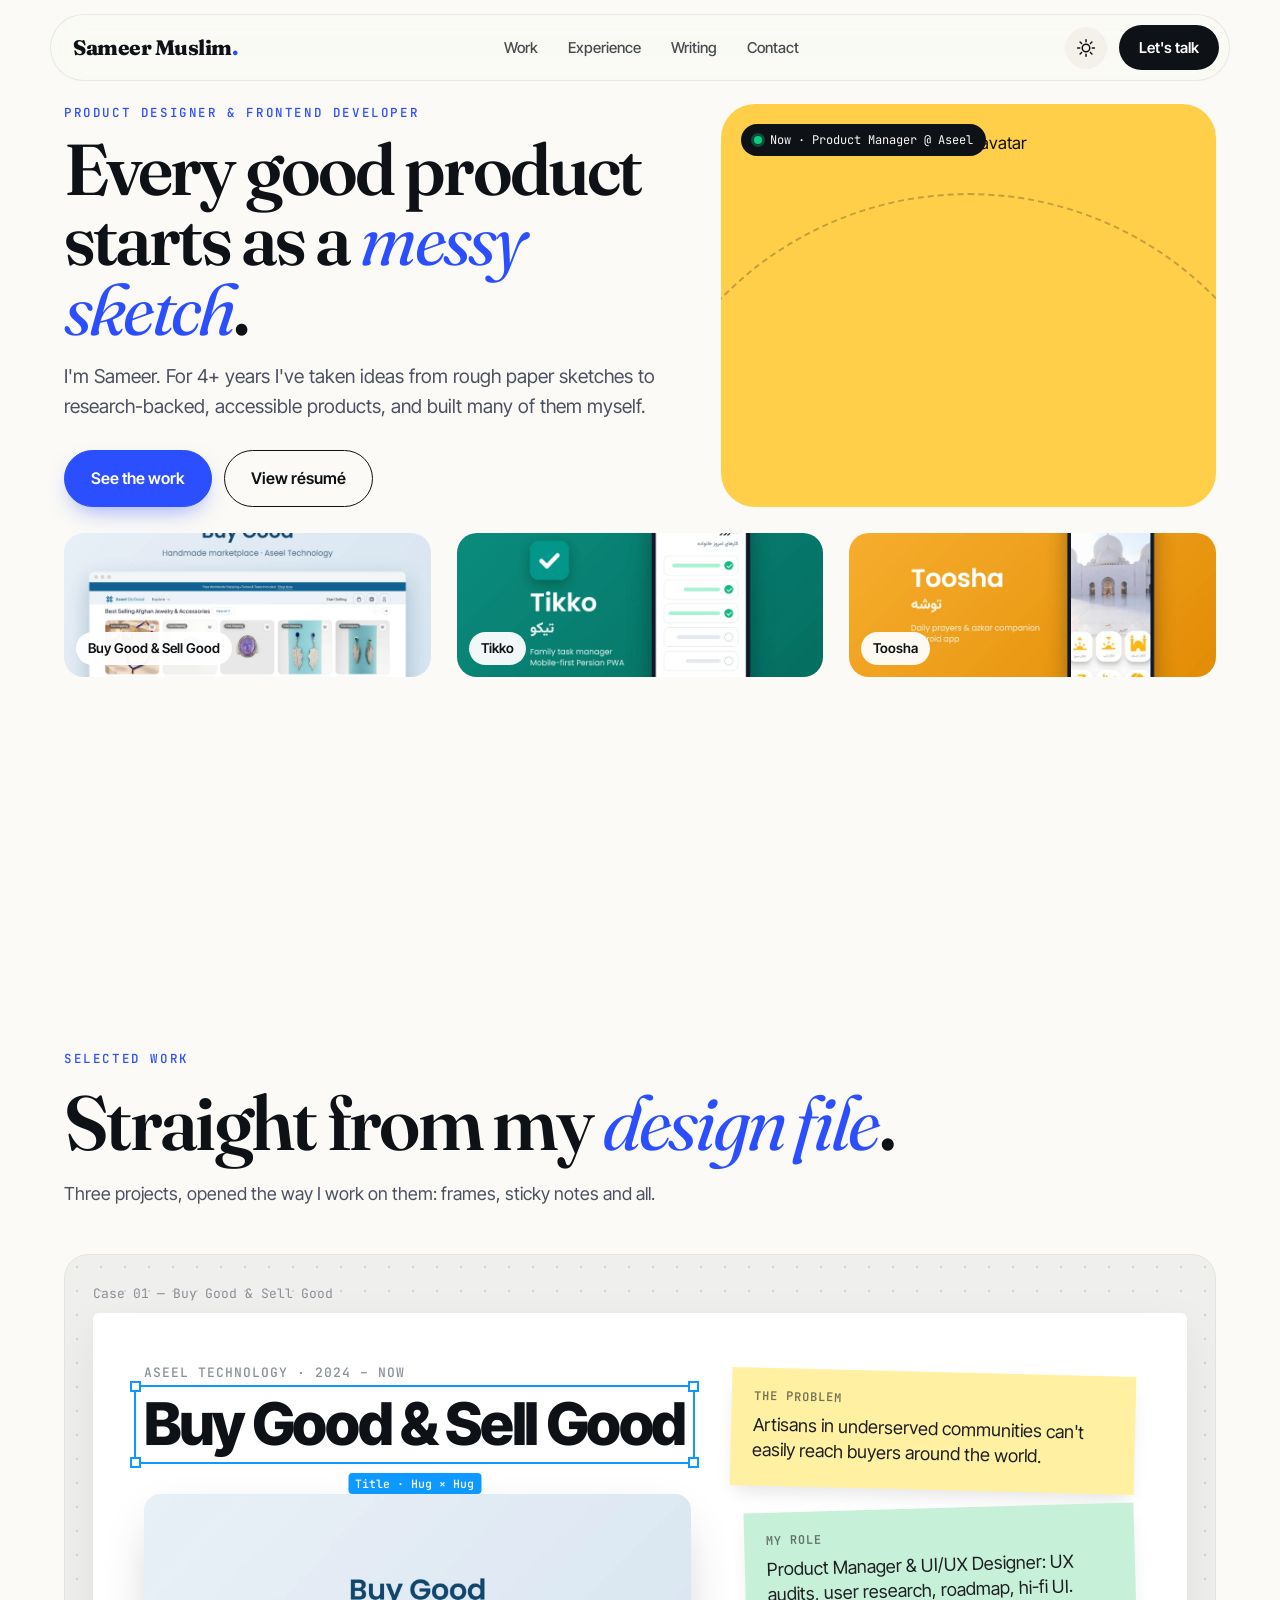
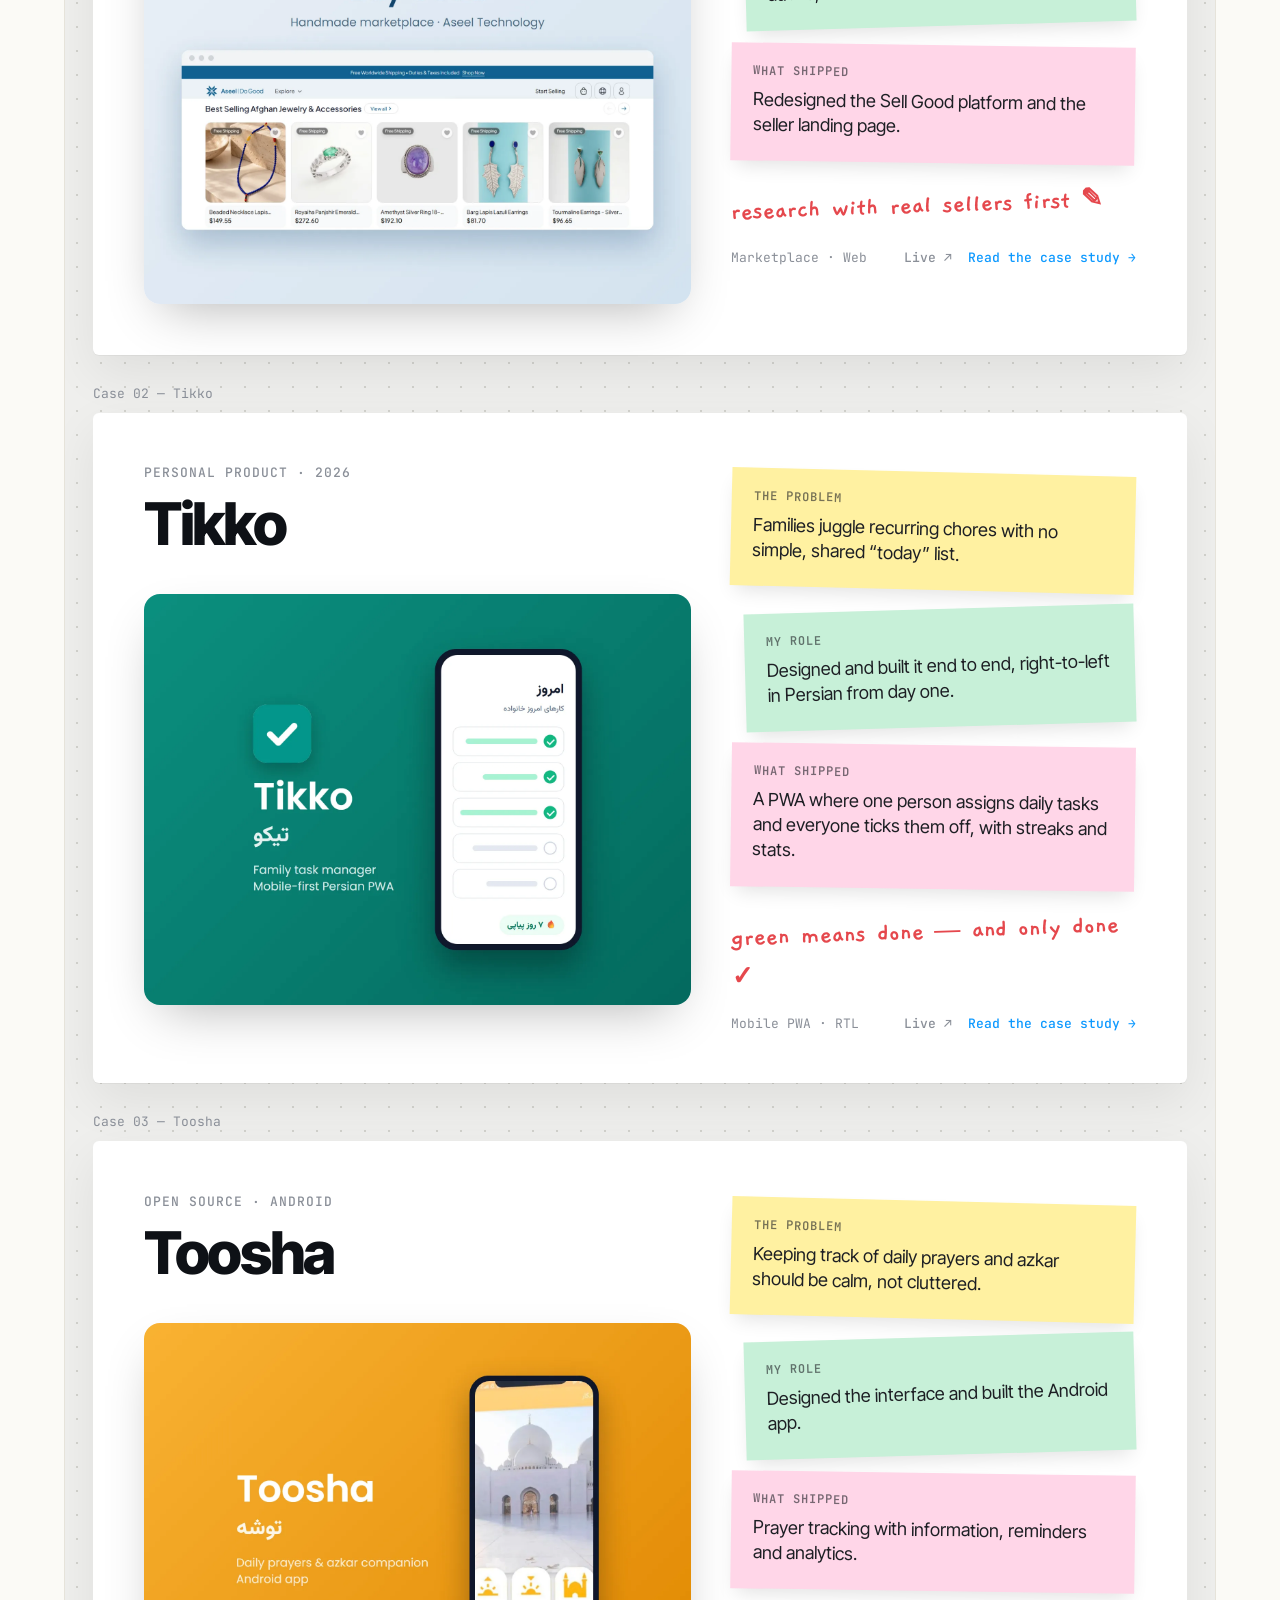
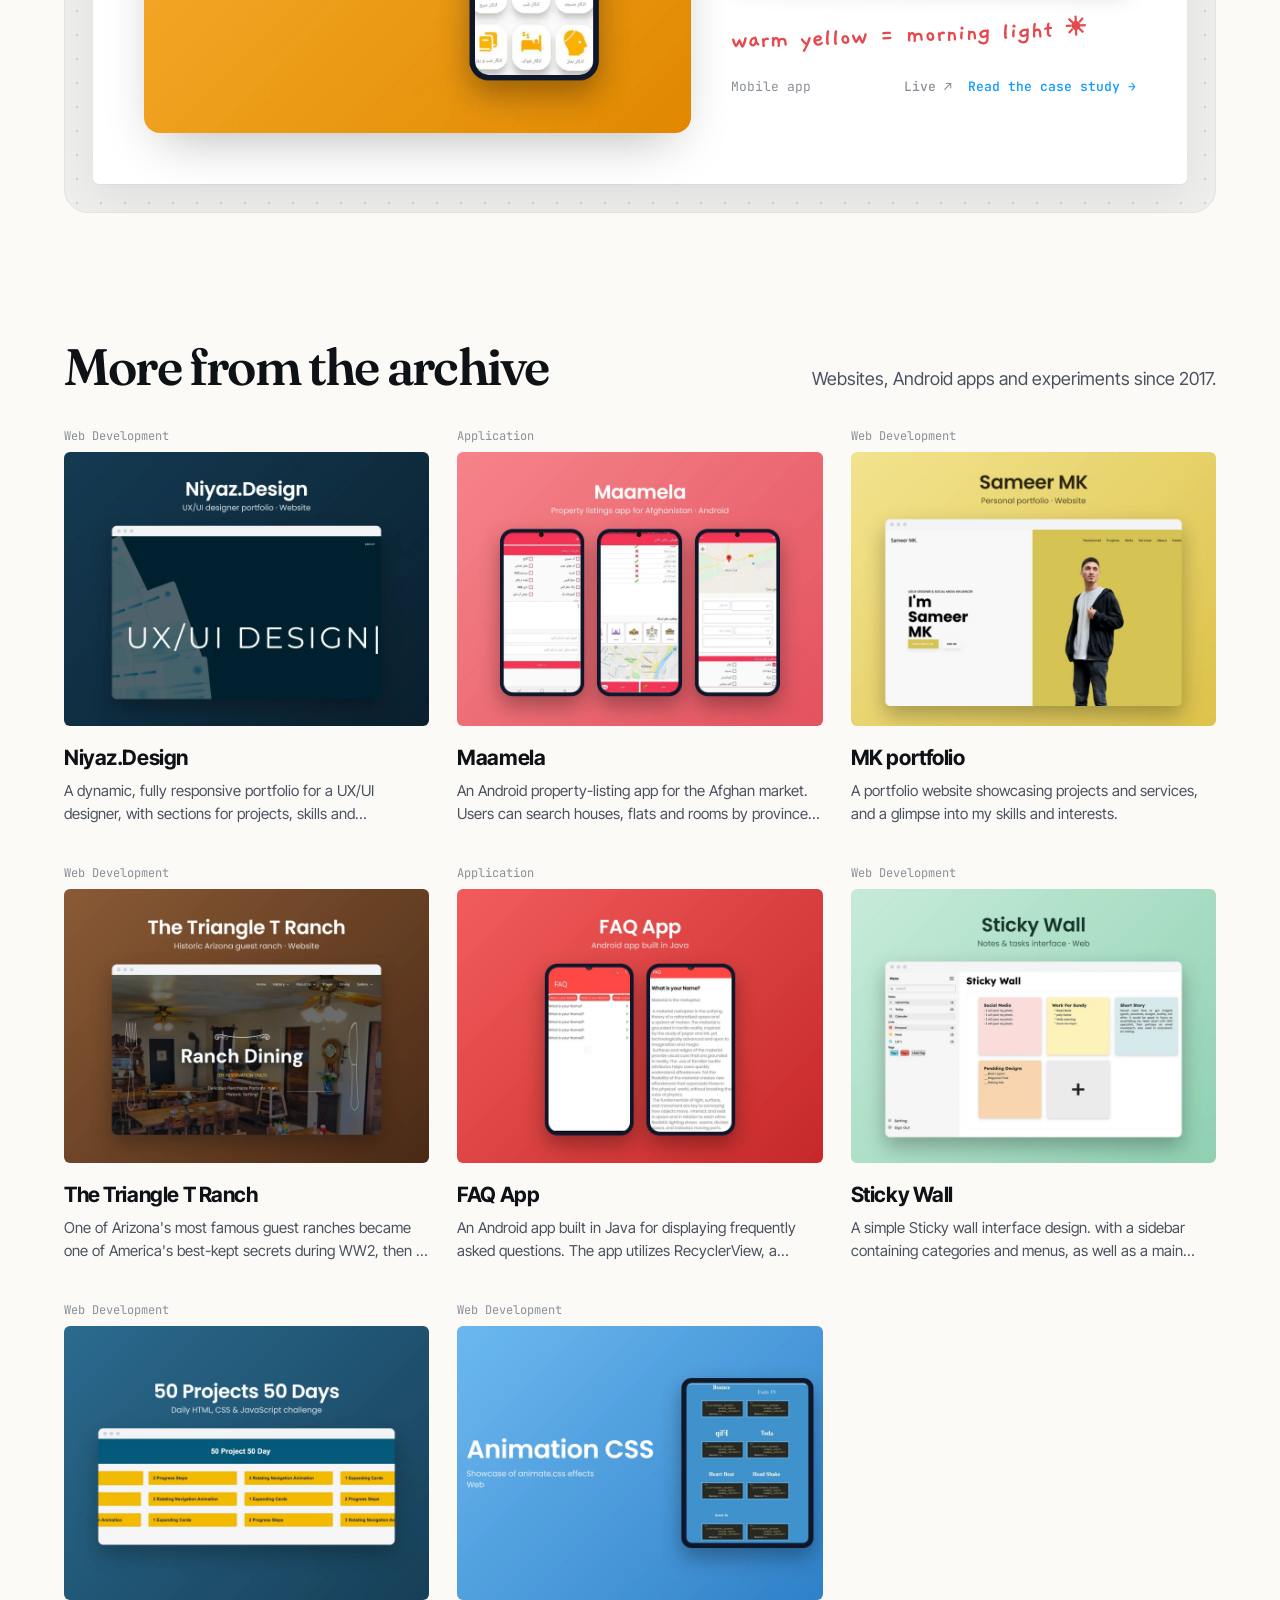
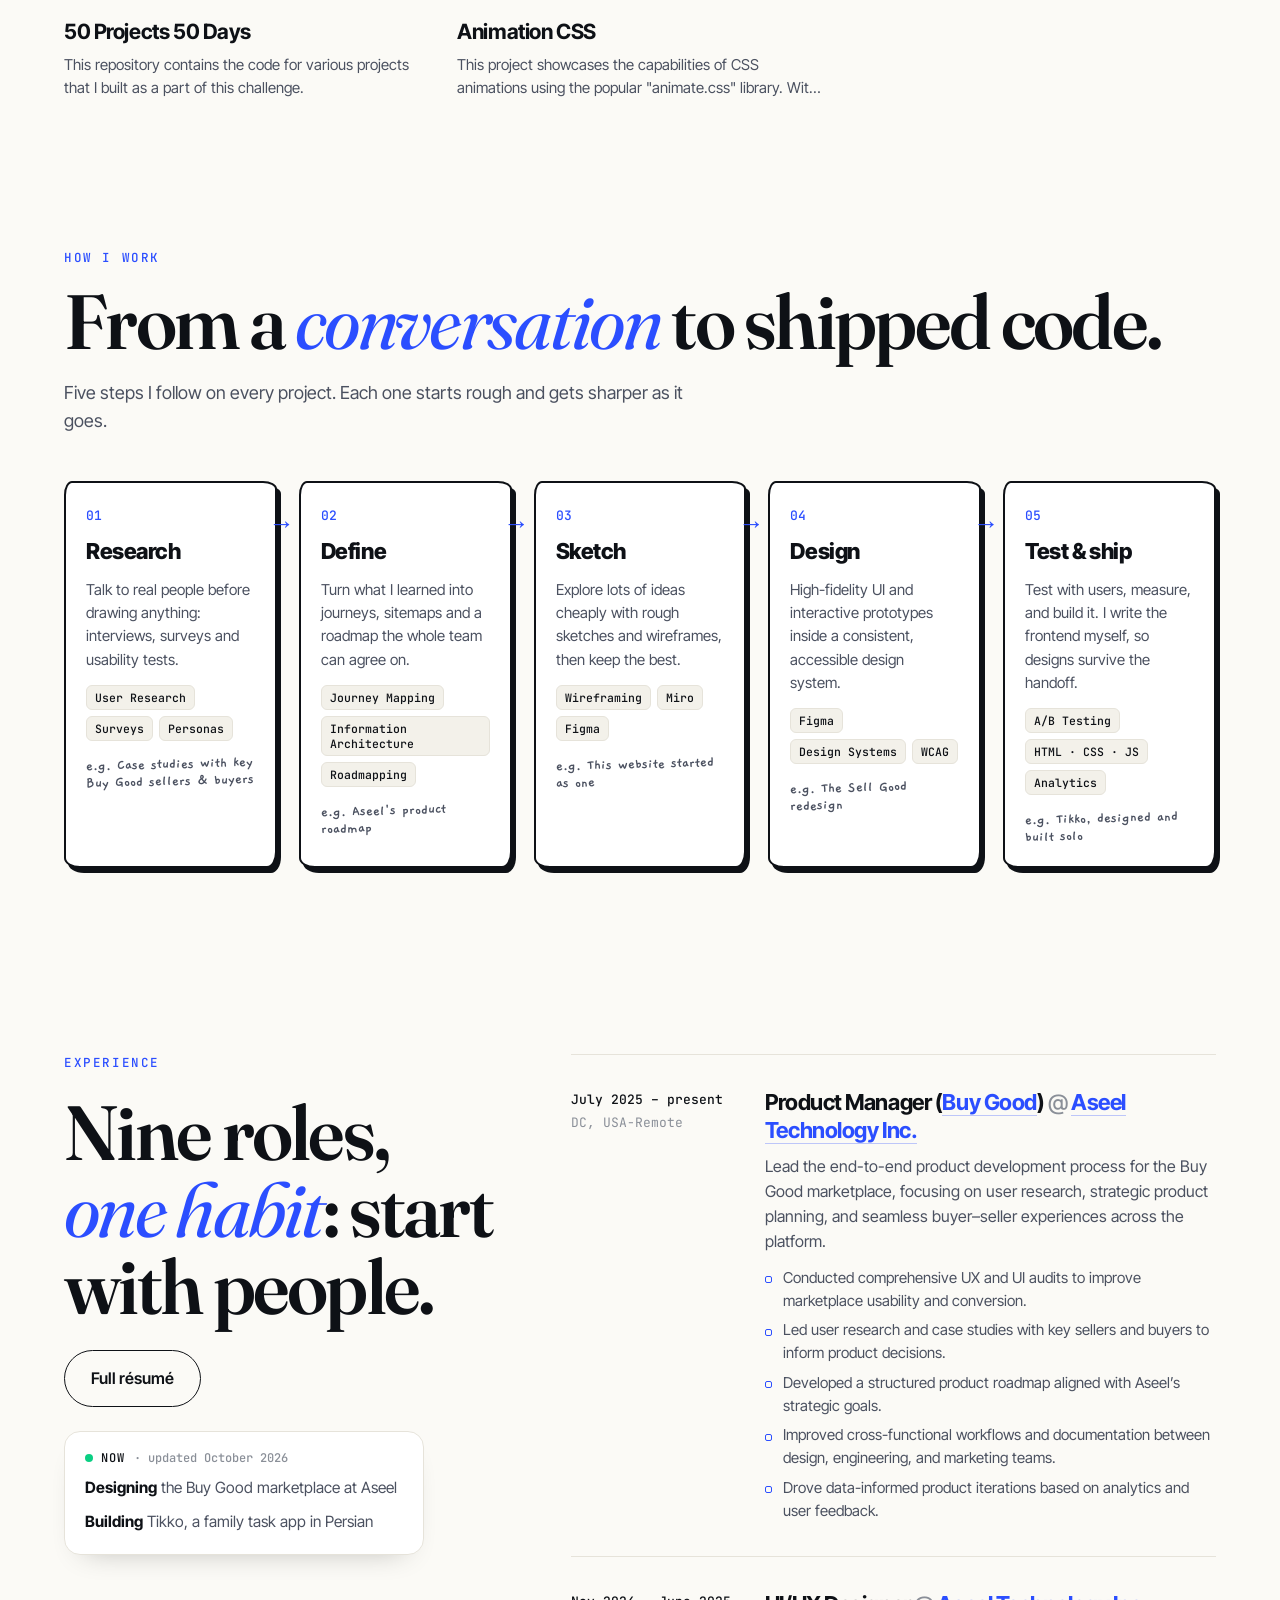
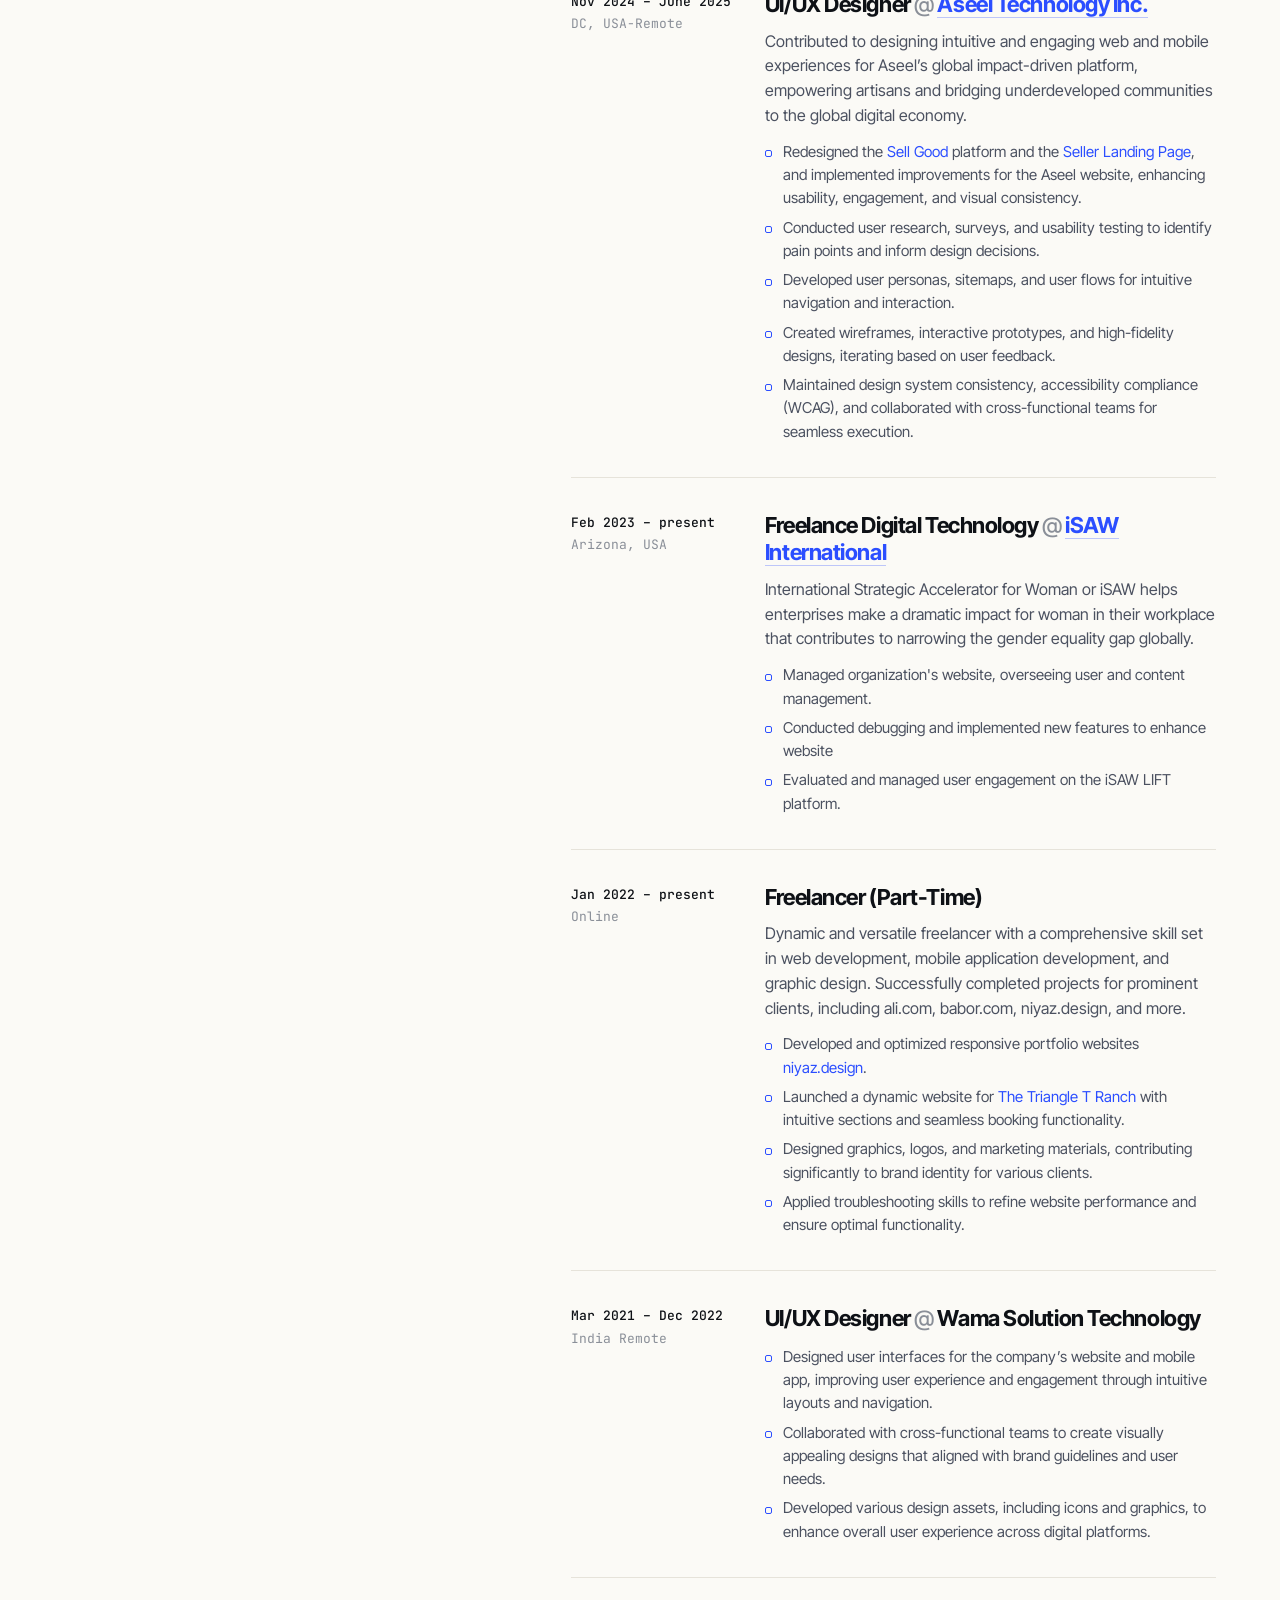
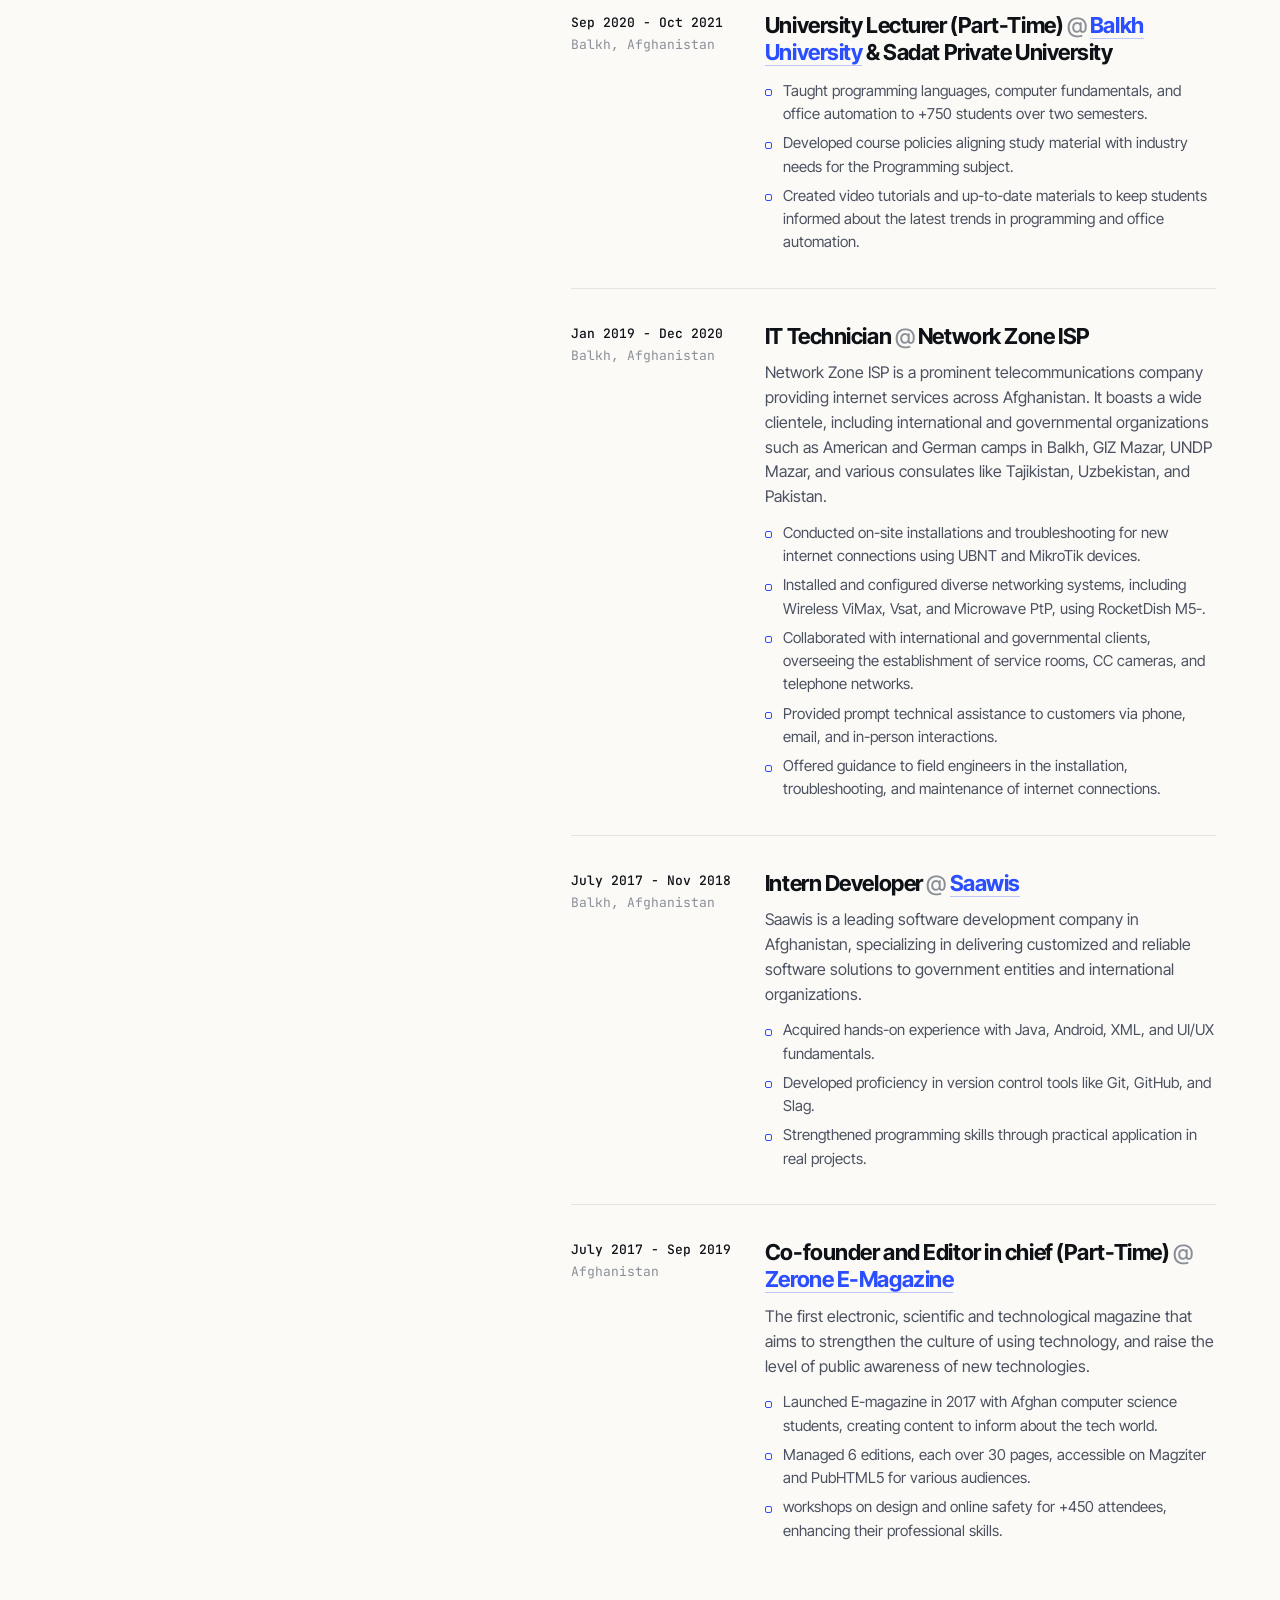
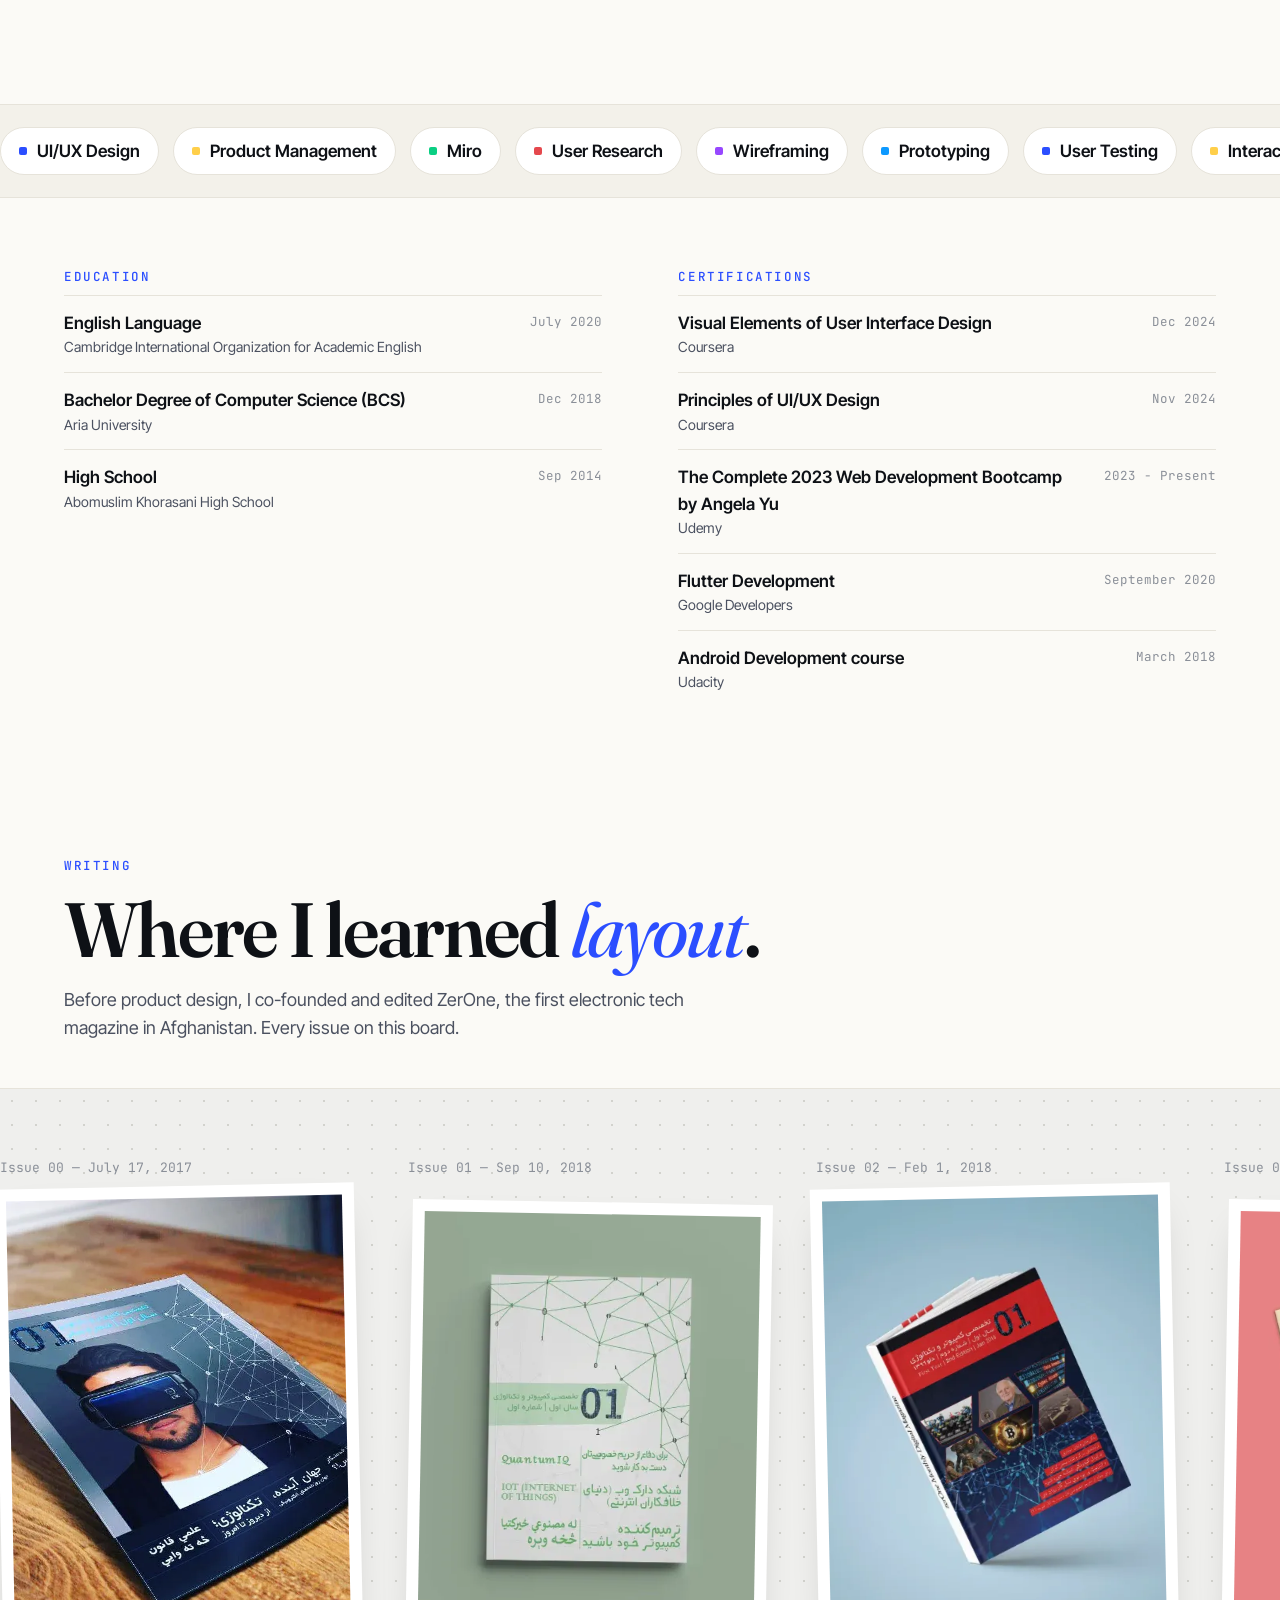
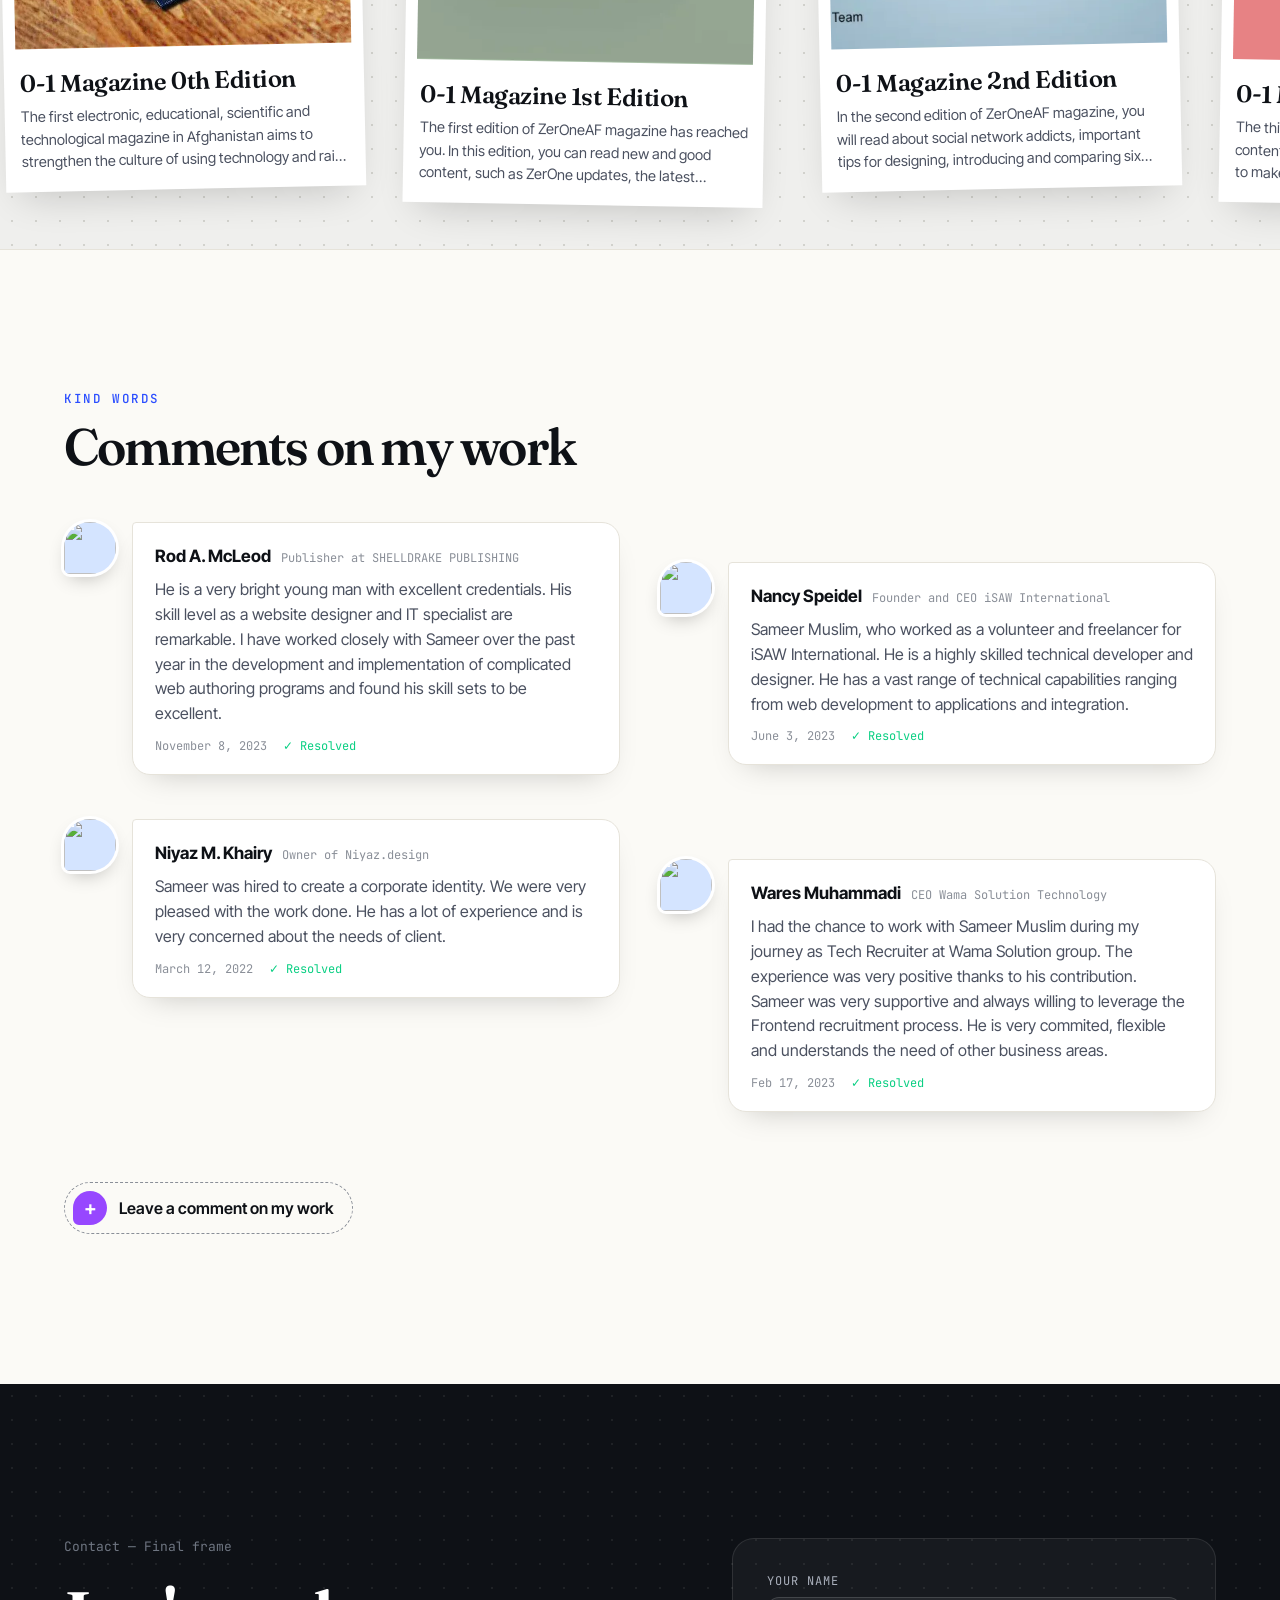
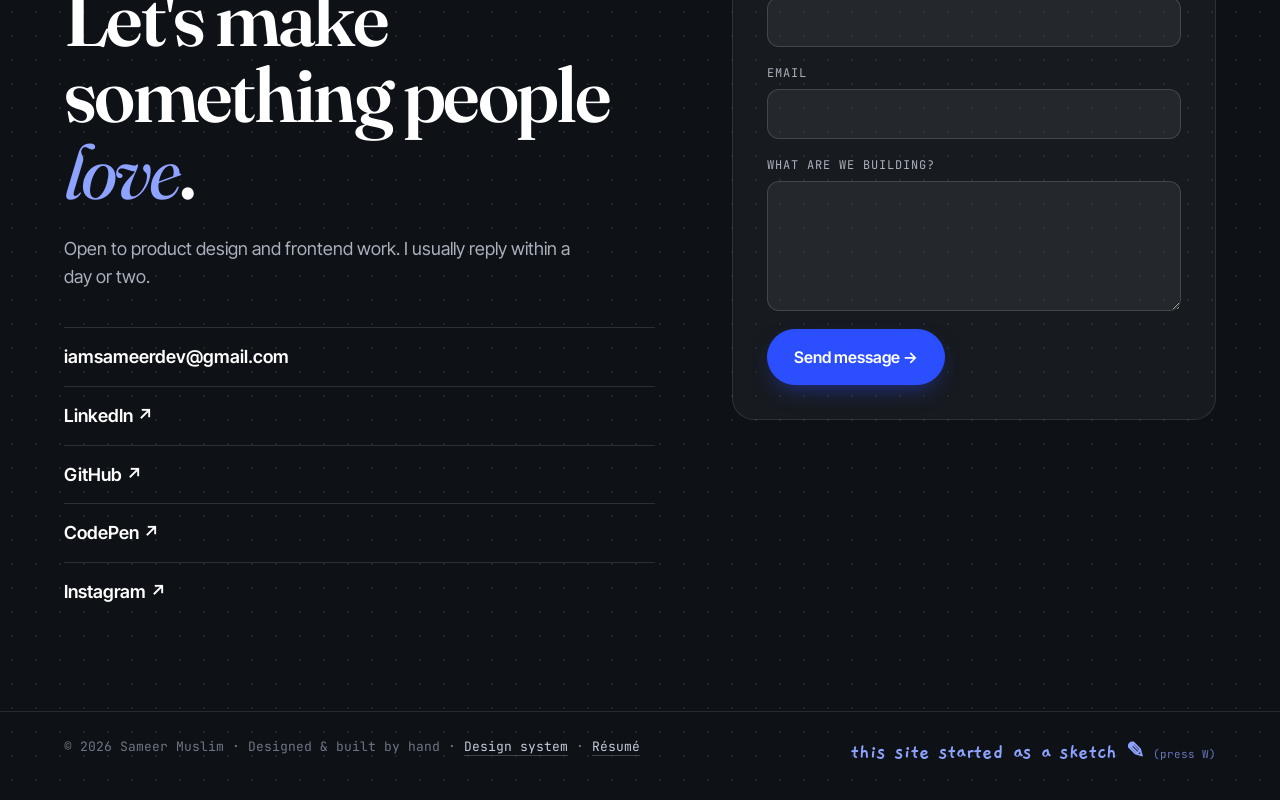
==== commit 30b7ffc9: "Speed up images, add installable app and opt-in analytics" ====
--- a/index.html
+++ b/index.html
@@ -12,6 +12,8 @@
     <meta name="theme-color" content="#fbfaf6" />
     <link rel="canonical" href="https://sameermuslim-aseel.github.io/my-portfolio/" />
     <link rel="icon" href="images/my-avatar.webp" type="image/webp" />
+    <link rel="manifest" href="manifest.webmanifest" />
+    <link rel="apple-touch-icon" href="images/icons/icon-192.png" />
 
     <!-- Link previews (LinkedIn, WhatsApp, Facebook, X) -->
     <meta property="og:type" content="website" />
@@ -60,6 +62,7 @@
       href="https://fonts.googleapis.com/css2?family=Fraunces:ital,opsz,wght@0,9..144,400;0,9..144,600;0,9..144,800;1,9..144,400&family=Inter+Tight:wght@400;500;600;700;800&family=JetBrains+Mono:wght@400;500&family=Gaegu:wght@400;700&display=swap"
       rel="stylesheet"
     />
+    <link rel="preload" as="image" href="images/my-avatar1.webp" fetchpriority="high" />
     <link rel="stylesheet" href="css/main.css" />
   </head>
 
@@ -126,7 +129,7 @@
               </div>
               <div class="hero-portrait">
                 <span class="stamp"><i></i>Now · Product Manager @ Aseel</span>
-                <img src="images/my-avatar1.webp" alt="Sameer Muslim's memoji avatar" width="500" height="500" />
+                <img src="images/my-avatar1.webp" alt="Sameer Muslim's memoji avatar" width="500" height="500" fetchpriority="high" />
               </div>
             </div>
             <div class="hero-cards" id="hero-cards"></div>
@@ -291,5 +294,6 @@
     <script src="js/toast.js"></script>
     <script src="js/main.js"></script>
     <script src="js/theme.js"></script>
+    <script src="js/site.js"></script>
   </body>
 </html>
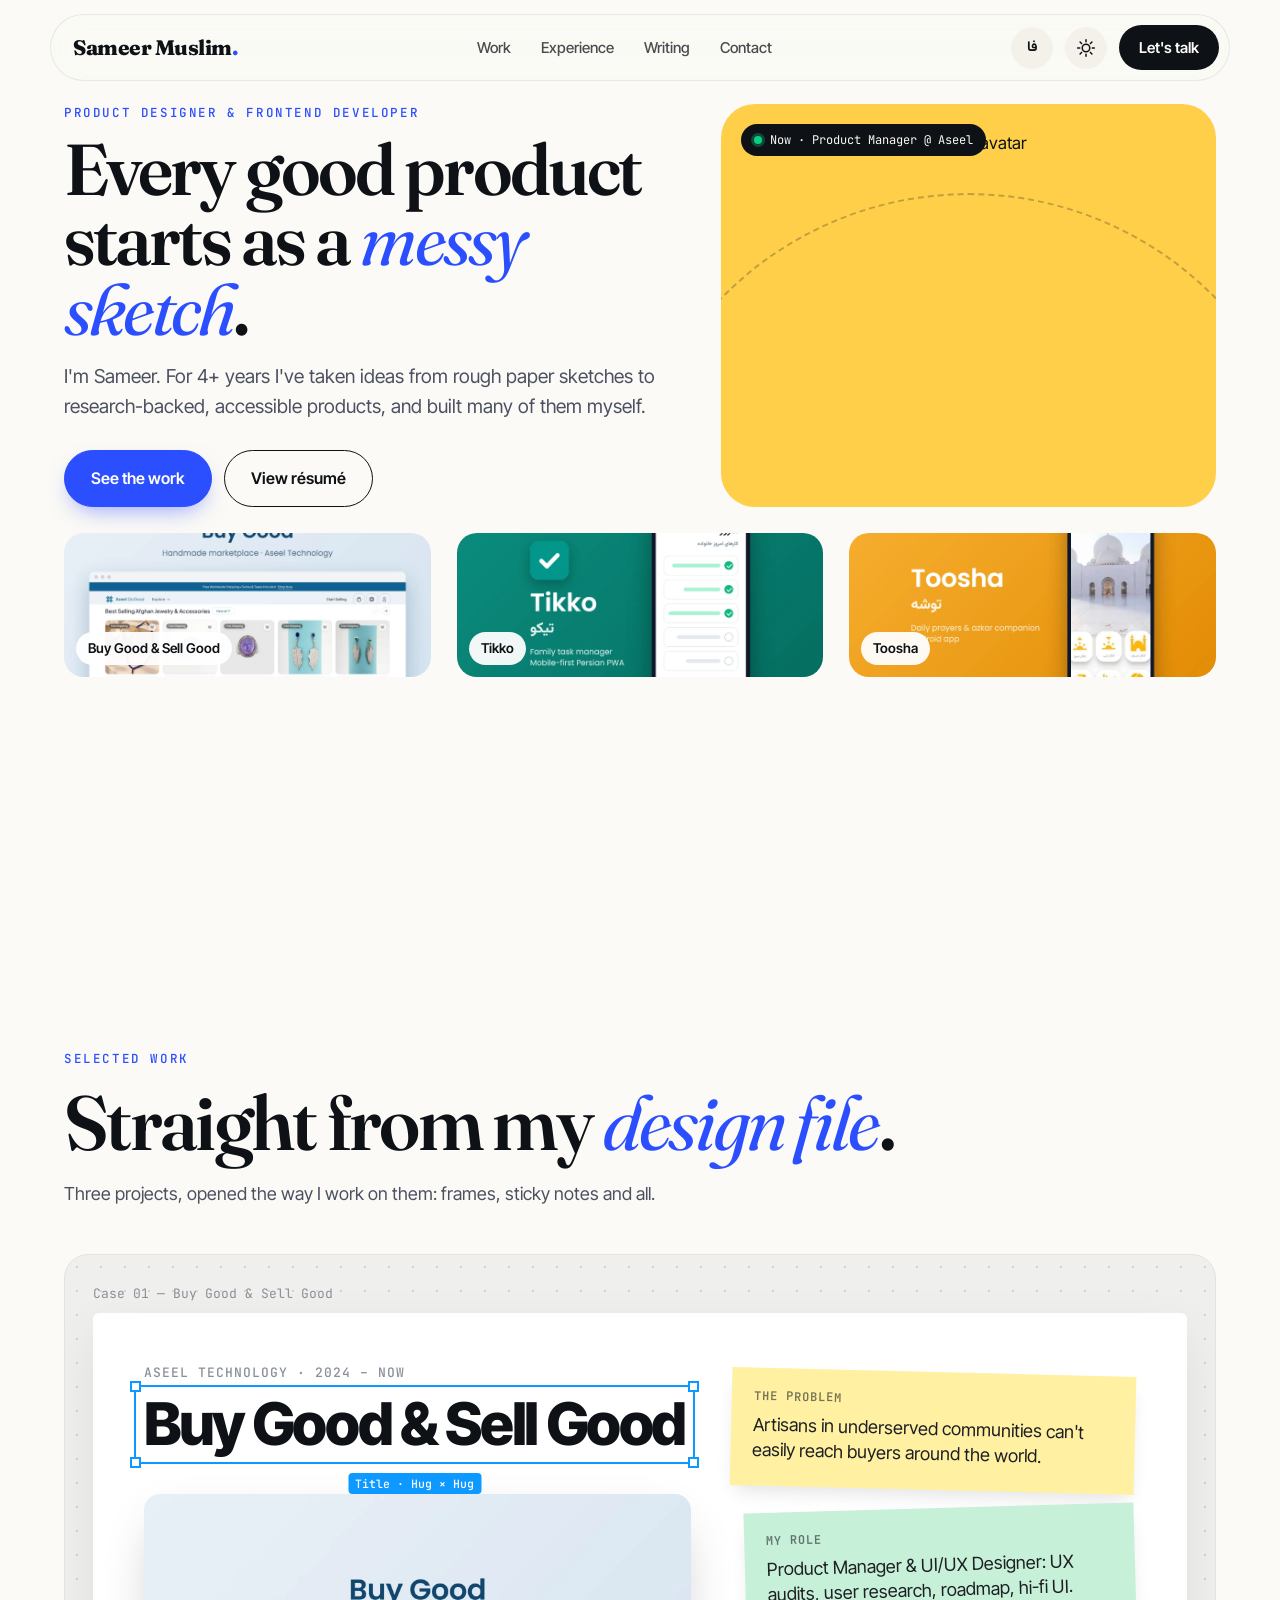
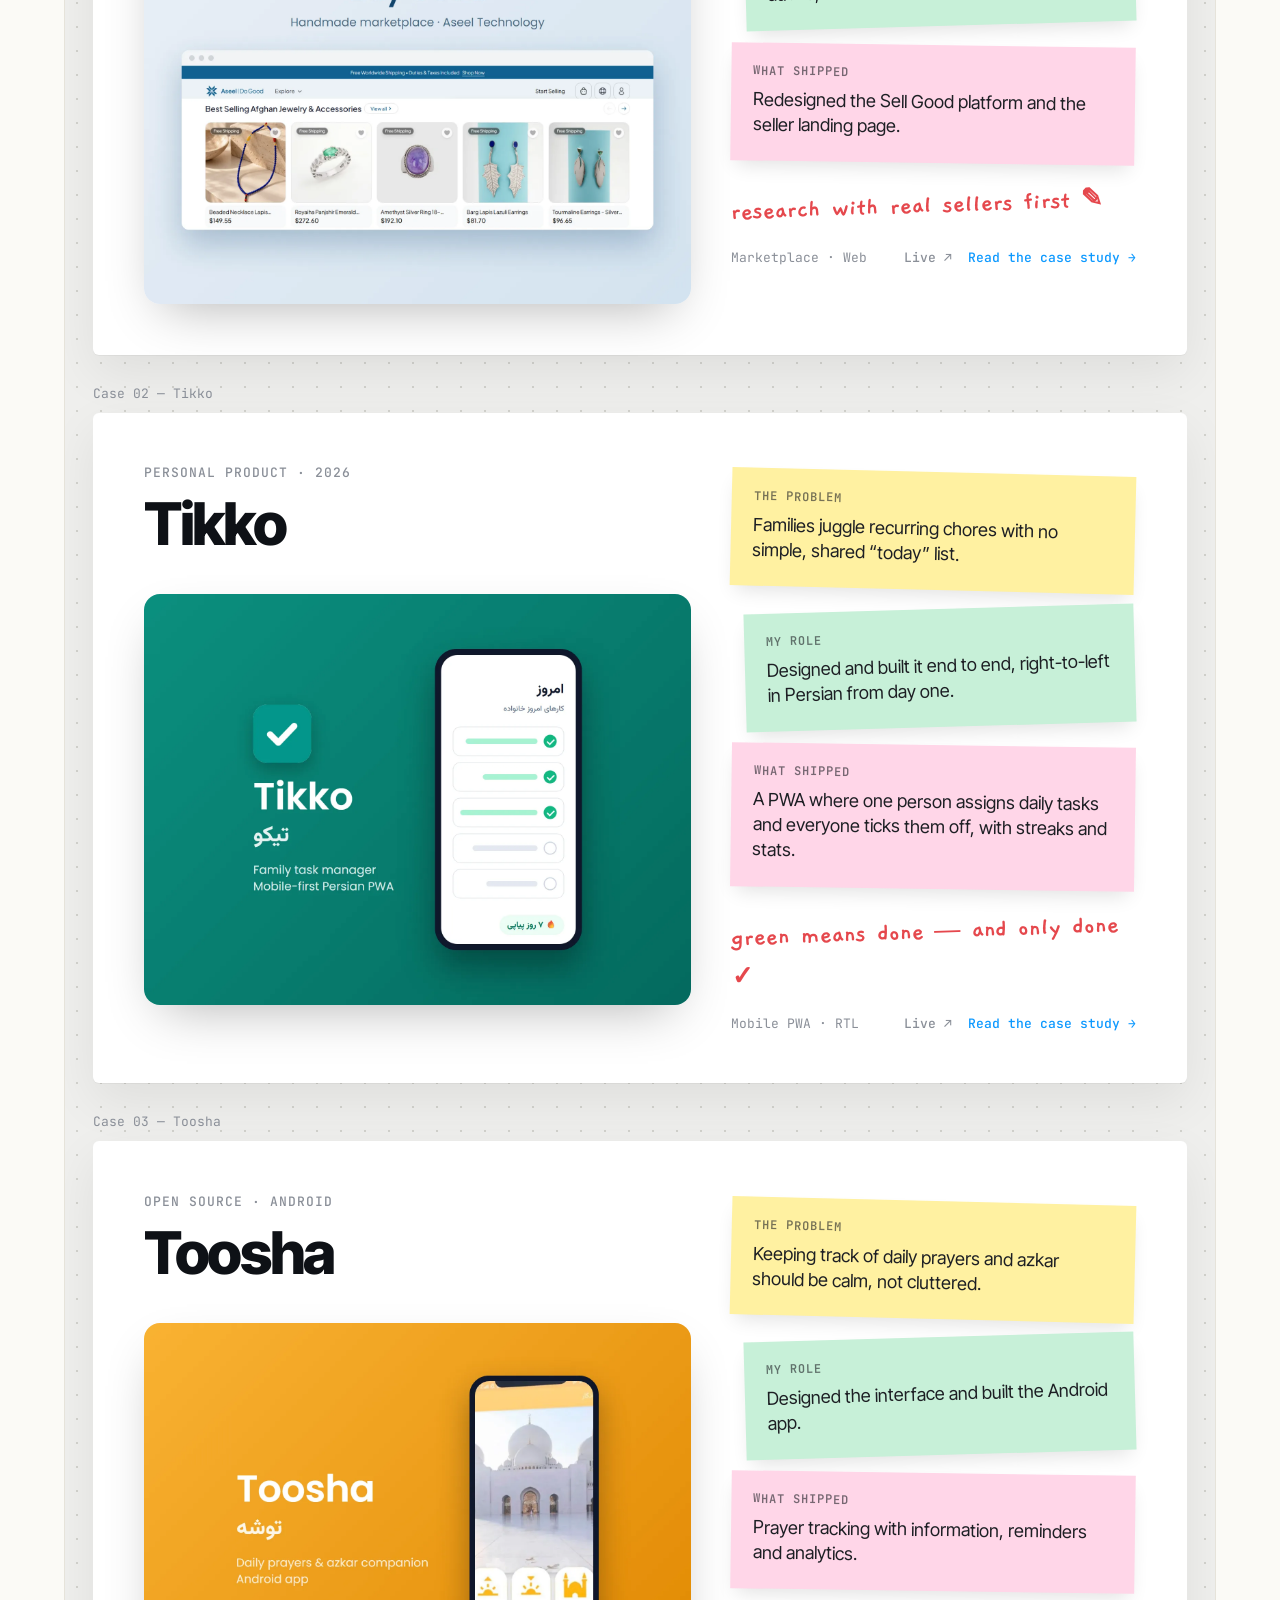
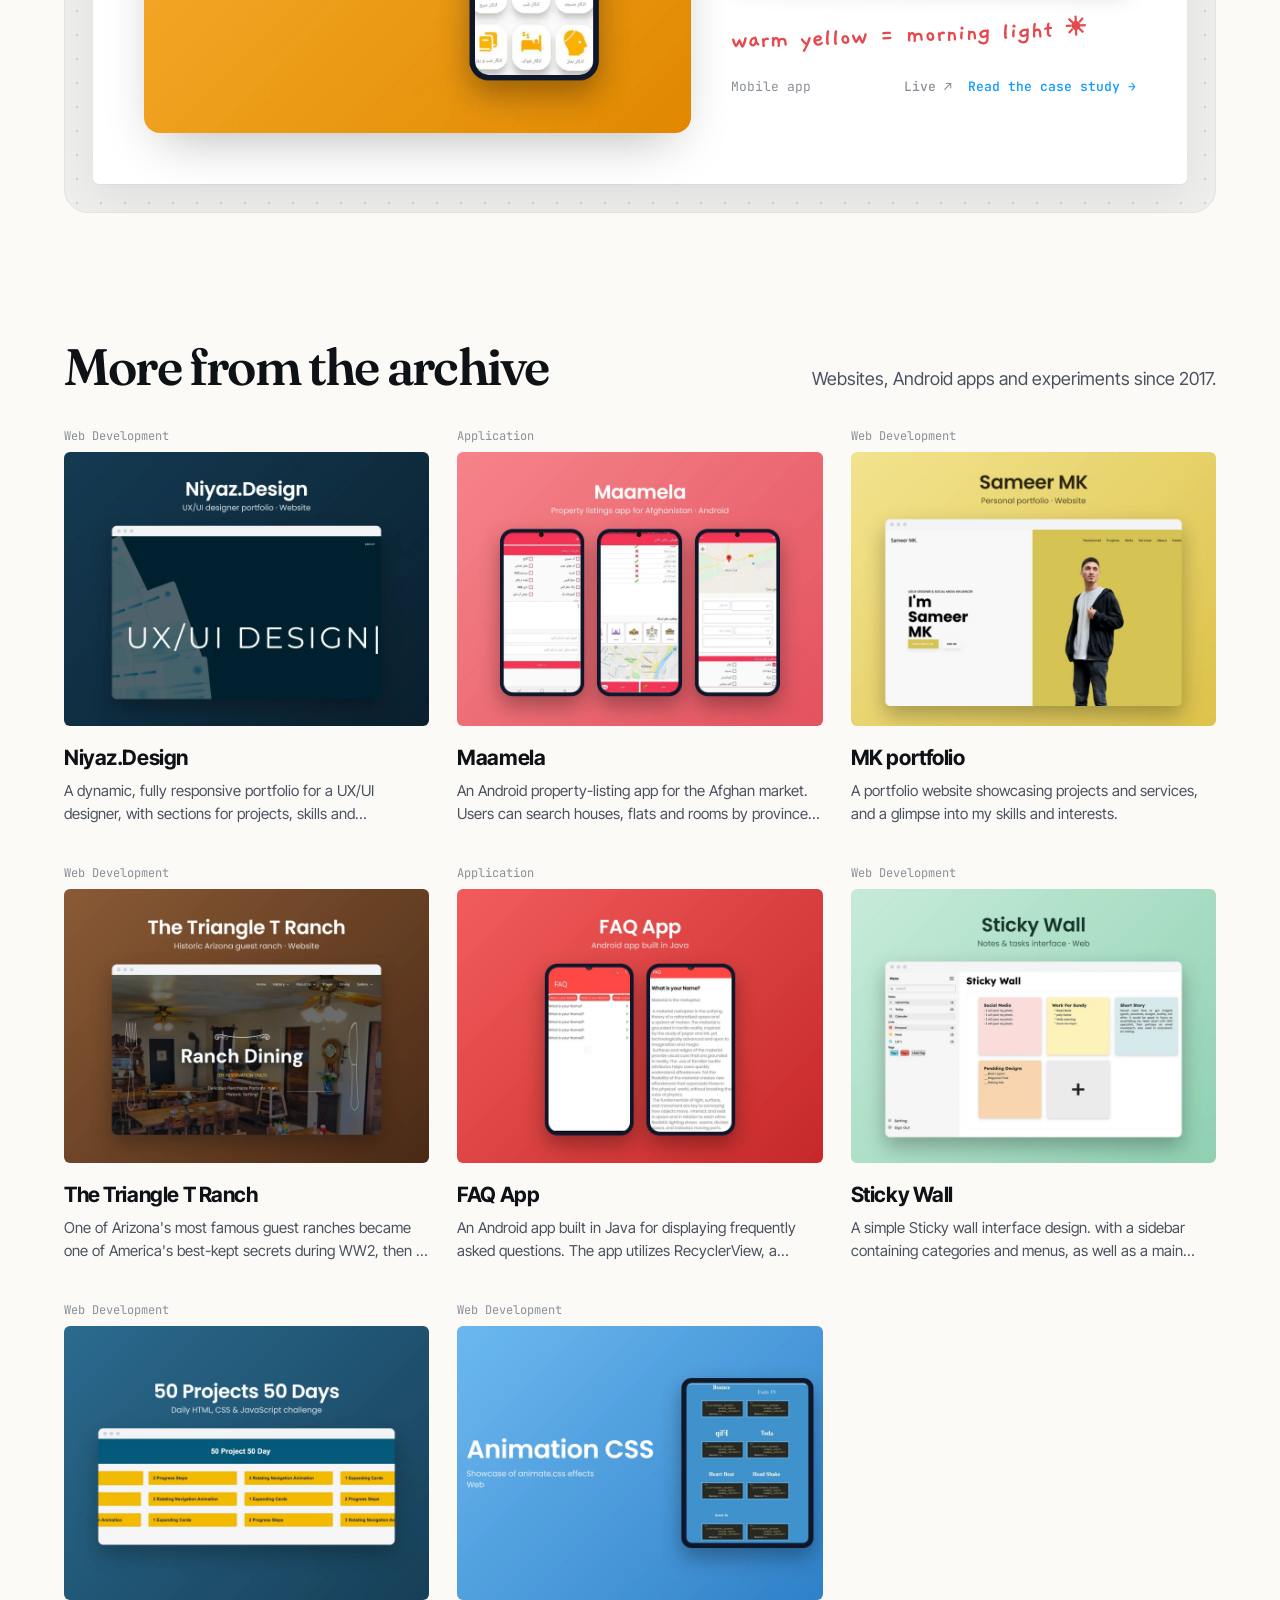
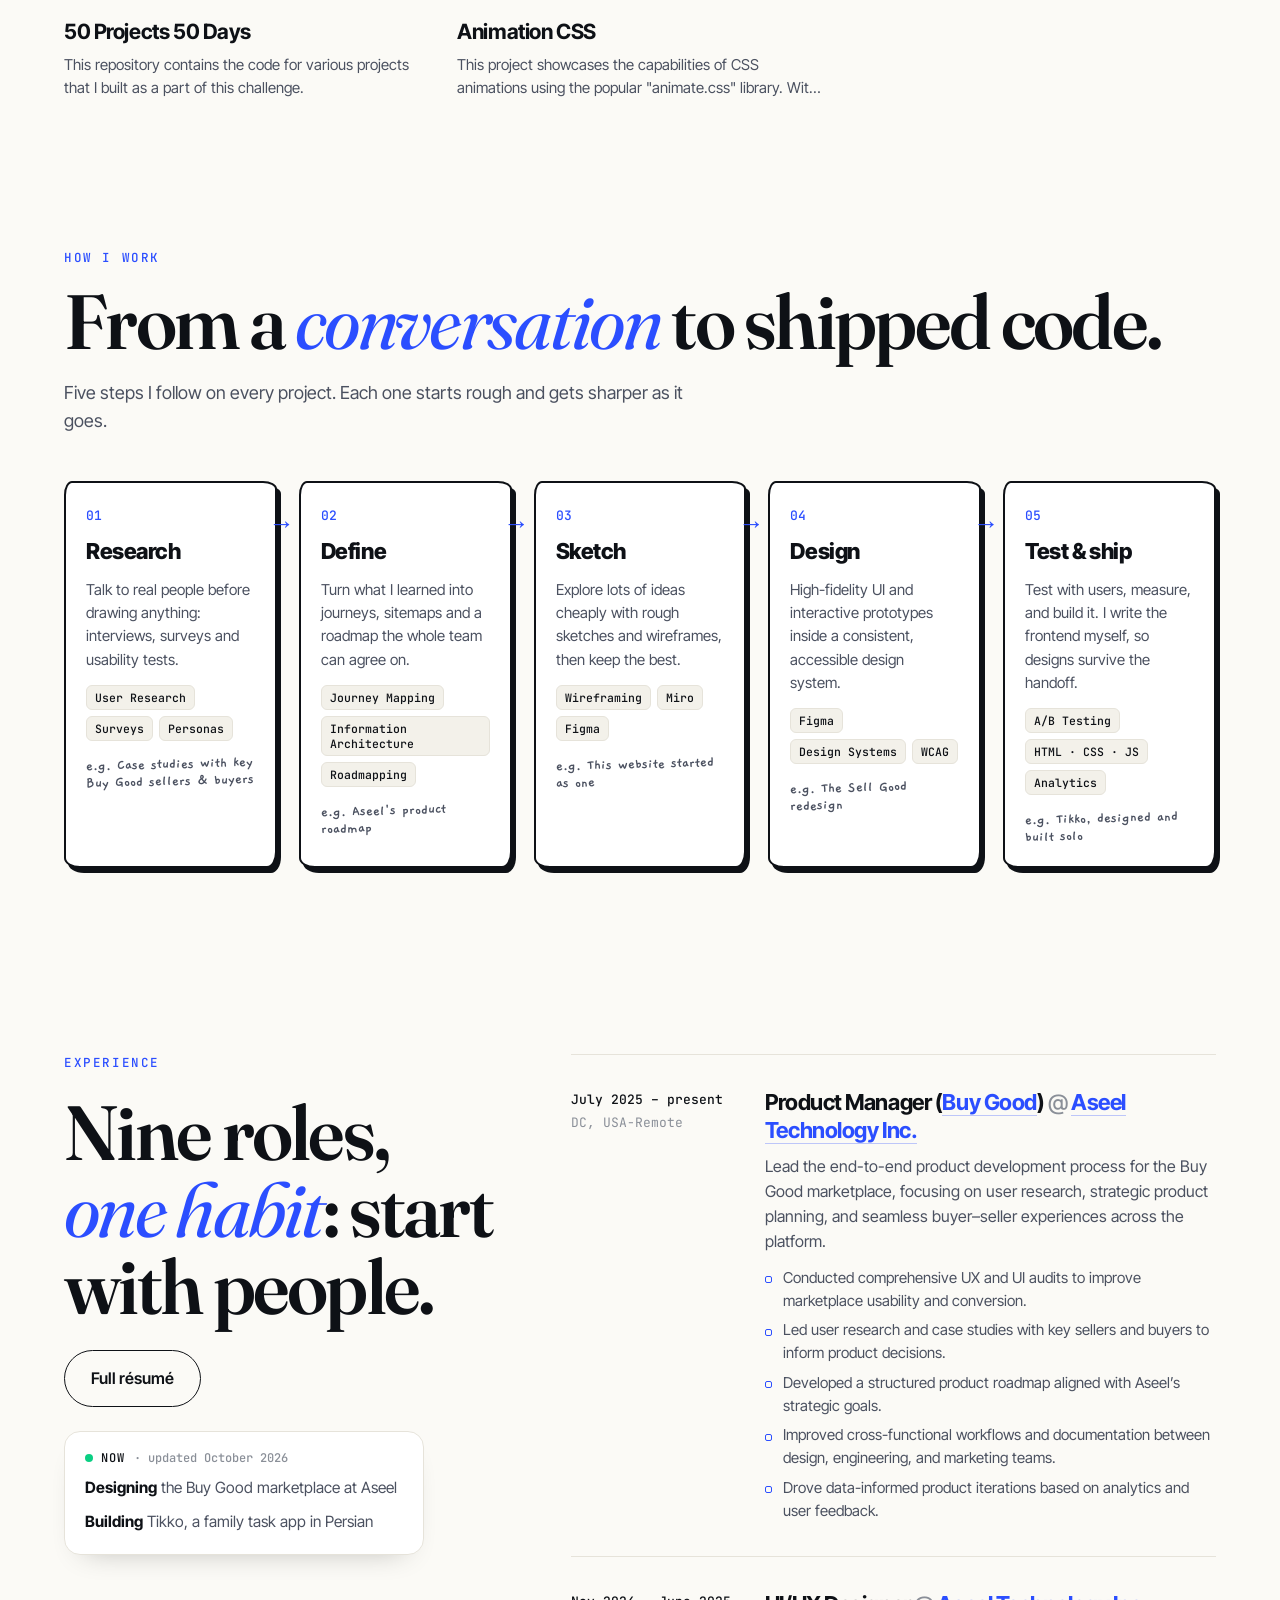
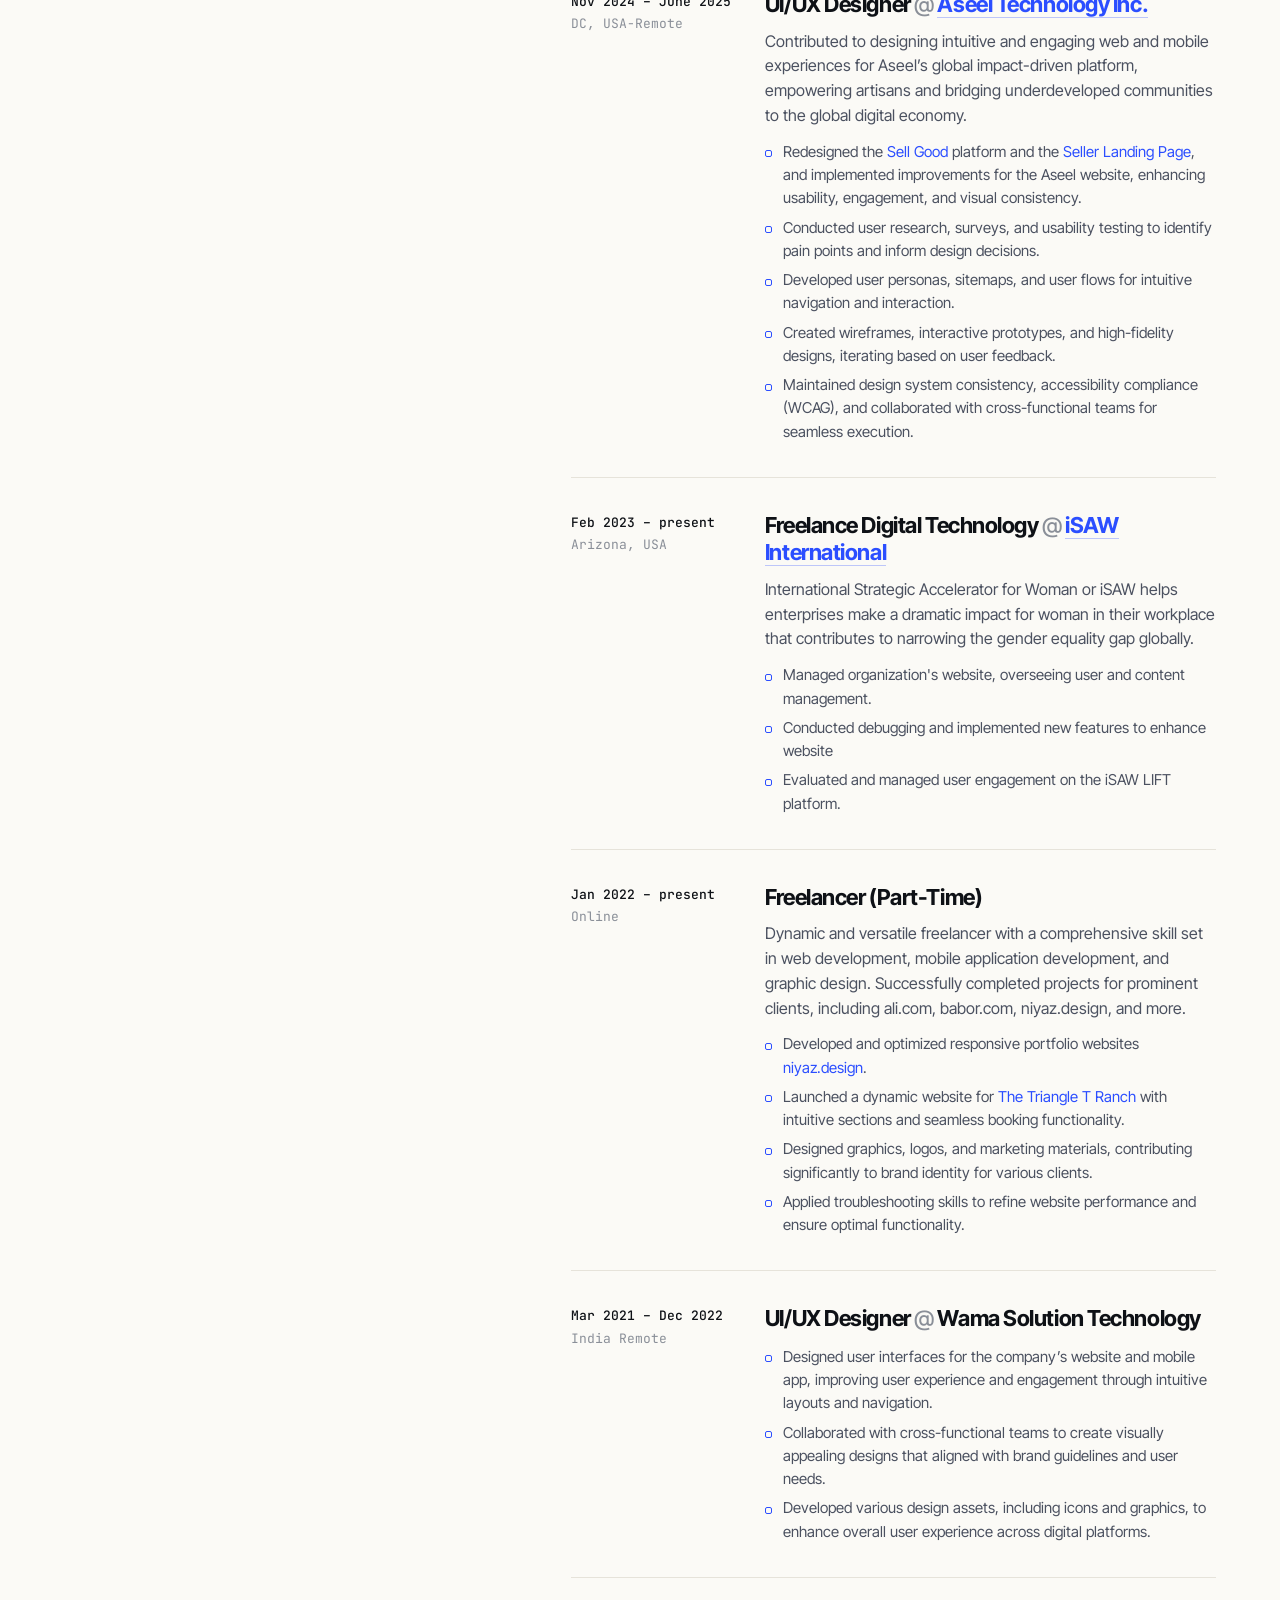
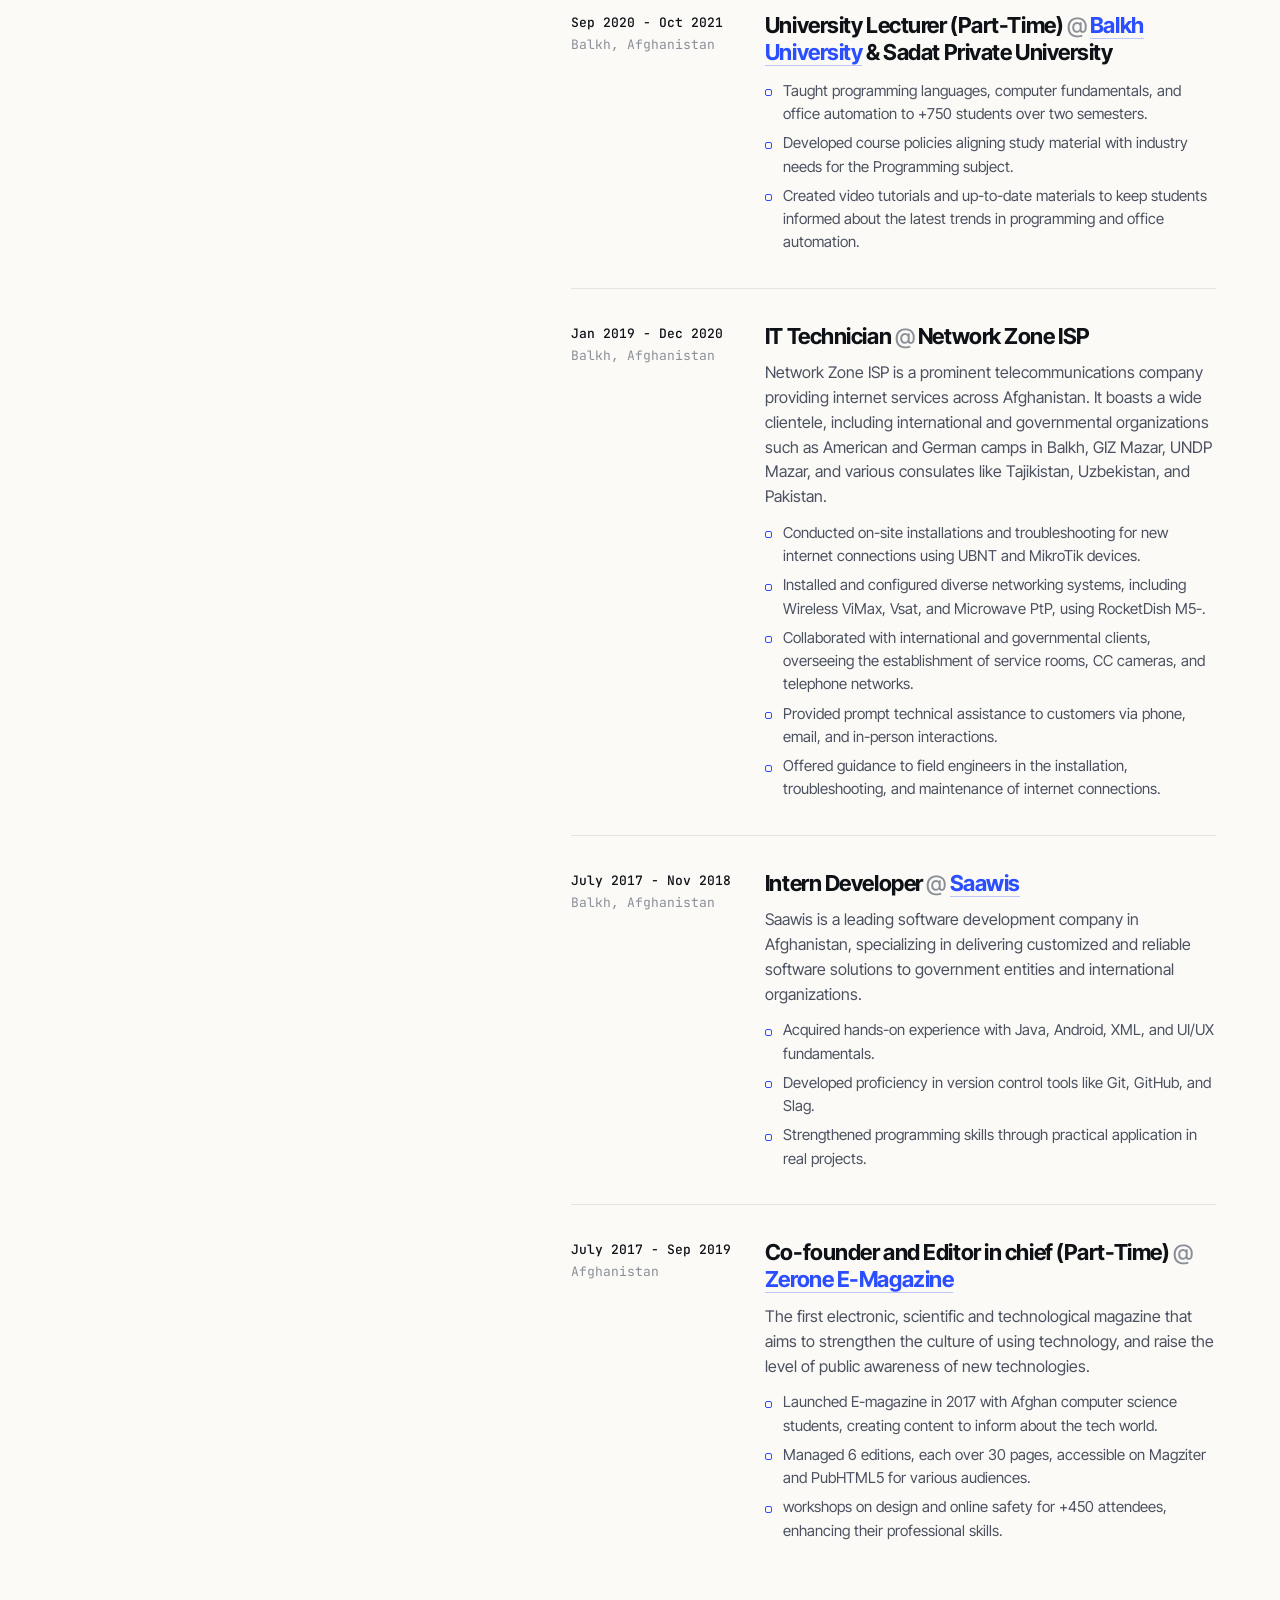
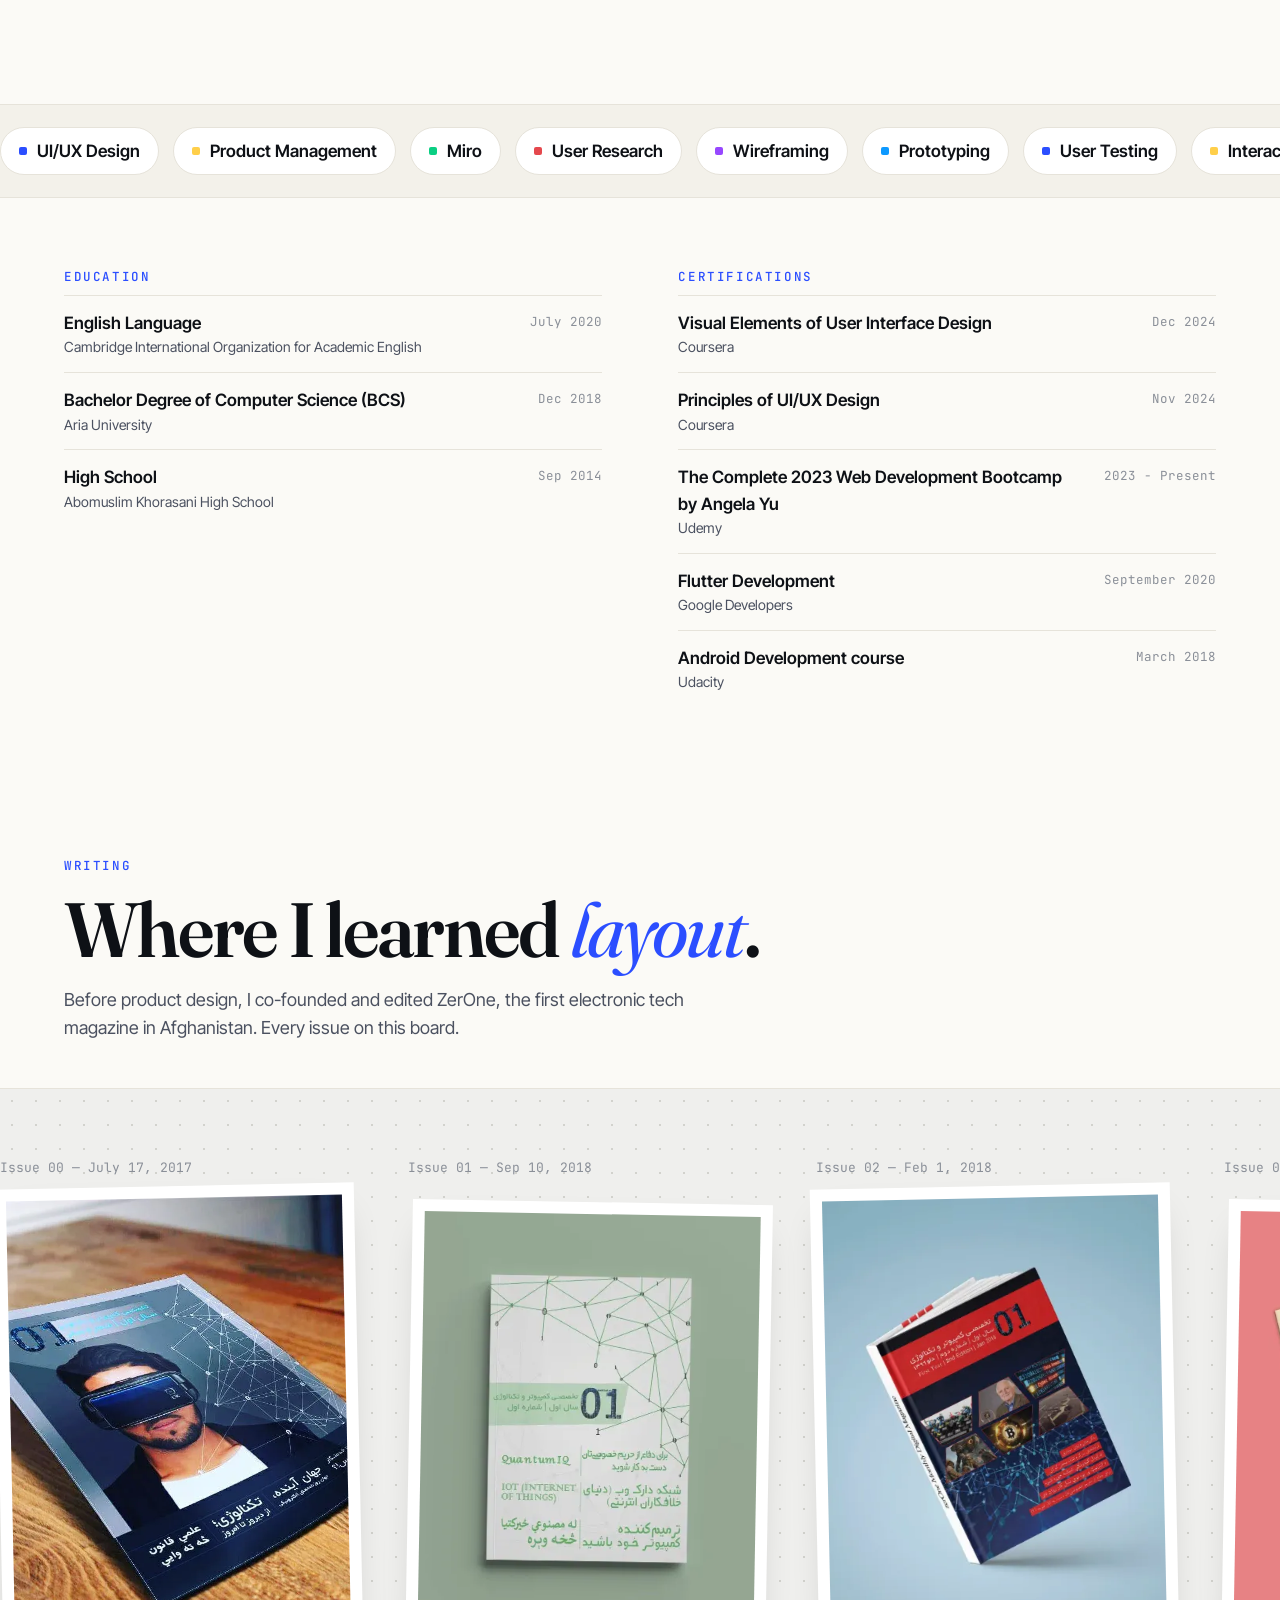
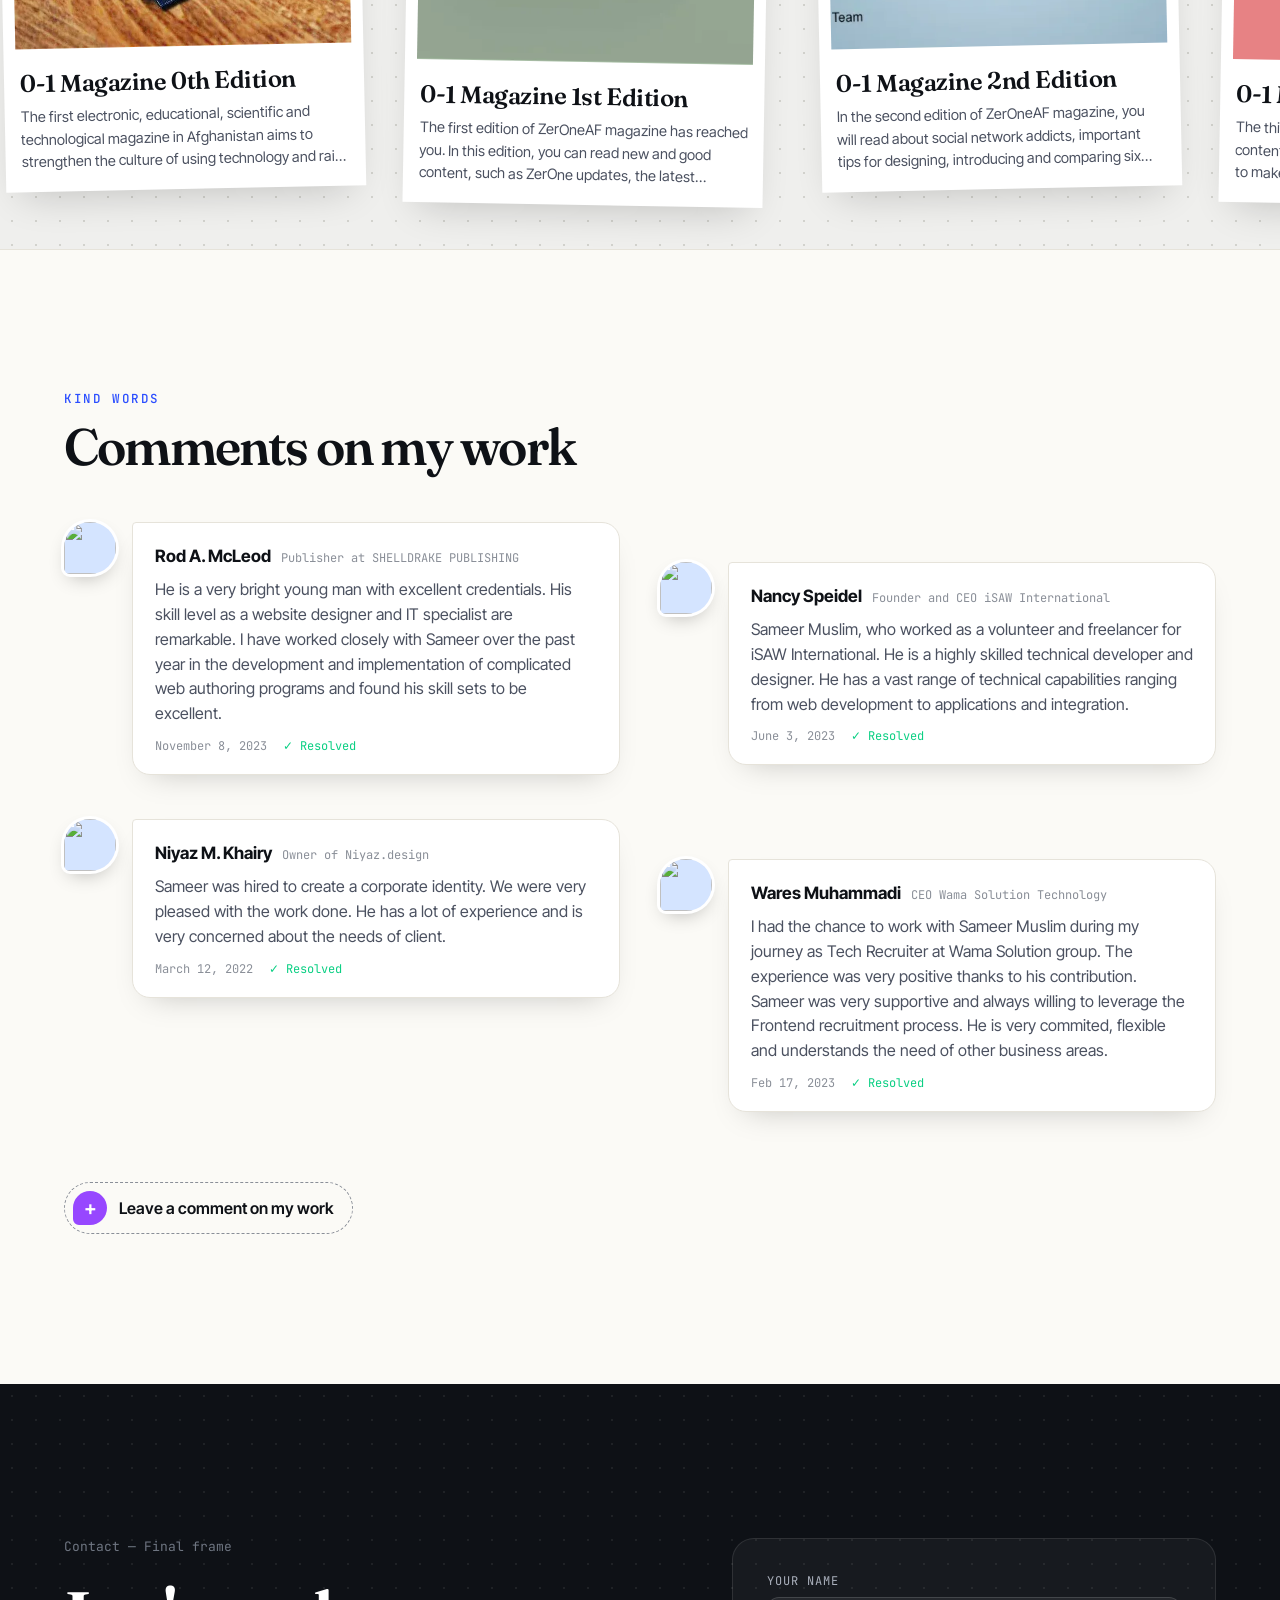
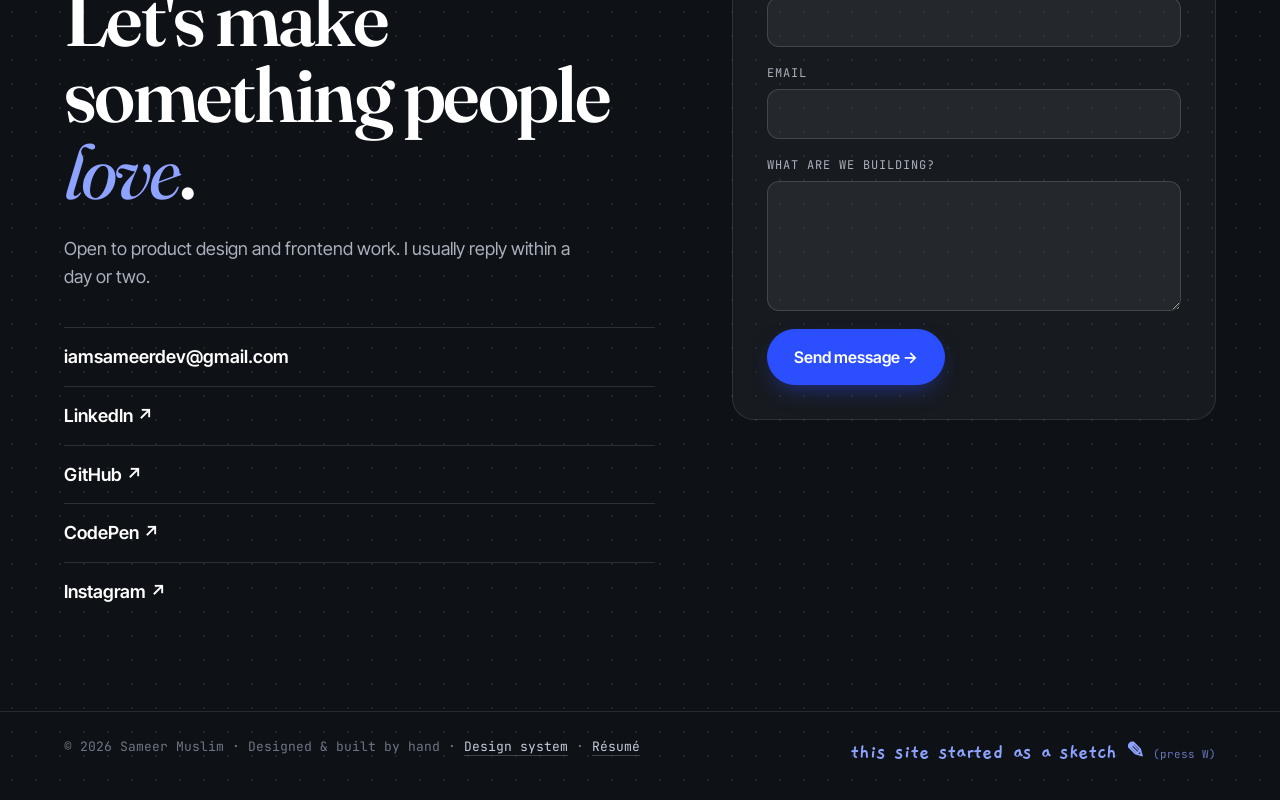
==== commit cfde68ae: "Add Persian version Co-Authored-By: Claude Opus 5.5 <noreply@anthropic.com>" ====
--- a/index.html
+++ b/index.html
@@ -55,33 +55,43 @@
         try { t = localStorage.getItem("theme"); } catch (e) {}
         if (!t) t = matchMedia("(prefers-color-scheme: dark)").matches ? "dark" : "light";
         document.documentElement.dataset.theme = t;
+        var l = null;
+        try {
+          var q = new URLSearchParams(location.search).get("lang");
+          if (q) localStorage.setItem("lang", q);
+          l = q || localStorage.getItem("lang");
+        } catch (e) {}
+        if (l === "fa") { document.documentElement.lang = "fa"; document.documentElement.dir = "rtl"; }
       })();
-    </script>    <link rel="preconnect" href="https://fonts.googleapis.com" />
+    </script>
+    <link rel="preconnect" href="https://fonts.googleapis.com" />
     <link rel="preconnect" href="https://fonts.gstatic.com" crossorigin />
     <link
-      href="https://fonts.googleapis.com/css2?family=Fraunces:ital,opsz,wght@0,9..144,400;0,9..144,600;0,9..144,800;1,9..144,400&family=Inter+Tight:wght@400;500;600;700;800&family=JetBrains+Mono:wght@400;500&family=Gaegu:wght@400;700&display=swap"
+      href="https://fonts.googleapis.com/css2?family=Fraunces:ital,opsz,wght@0,9..144,400;0,9..144,600;0,9..144,800;1,9..144,400&family=Inter+Tight:wght@400;500;600;700;800&family=JetBrains+Mono:wght@400;500&family=Gaegu:wght@400;700&family=Vazirmatn:wght@400;500;700;800&display=swap"
       rel="stylesheet"
     />
     <link rel="preload" as="image" href="images/my-avatar1.webp" fetchpriority="high" />
     <link rel="stylesheet" href="css/main.css" />
   </head>
 
-  <body>
-    <a class="skip" href="#work">Skip to work</a>
+  <body data-page="home">
+    <a class="skip" href="#work" data-i18n="skip">Skip to work</a>
 
     <!-- ============ NAV ============ -->
     <header class="nav" id="nav">
       <a class="nav-logo" href="#top">Sameer Muslim<span>.</span></a>
       <nav class="nav-links" id="nav-links" aria-label="Sections">
-        <a href="#work">Work</a>
-        <a href="#experience">Experience</a>
-        <a href="#writing">Writing</a>
-        <a href="#contact">Contact</a>
+        <a href="#work" data-i18n="nav.work">Work</a>
+        <a href="#experience" data-i18n="nav.experience">Experience</a>
+        <a href="#writing" data-i18n="nav.writing">Writing</a>
+        <a href="#contact" data-i18n="nav.contact">Contact</a>
       </nav>
+      <button type="button" class="lang-btn" id="lang-btn" lang="fa" aria-label="نسخهٔ فارسی" data-i18n="nav.lang" data-i18n-aria="nav.langLabel">فا</button>
       <button type="button" class="theme-btn" id="theme-btn" aria-label="Dark mode" aria-pressed="false">
         <svg class="i-sun" viewBox="0 0 24 24" aria-hidden="true"><circle cx="12" cy="12" r="4.5" /><path d="M12 2v2.5M12 19.5V22M2 12h2.5M19.5 12H22M4.9 4.9l1.8 1.8M17.3 17.3l1.8 1.8M4.9 19.1l1.8-1.8M17.3 6.7l1.8-1.8" /></svg>
         <svg class="i-moon" viewBox="0 0 24 24" aria-hidden="true"><path d="M20 14.5A8 8 0 0 1 9.5 4a8 8 0 1 0 10.5 10.5z" /></svg>
-      </button>      <a class="nav-cta" href="#contact">Let's talk</a>
+      </button>
+      <a class="nav-cta" href="#contact" data-i18n="nav.cta">Let's talk</a>
       <button type="button" class="nav-menu" id="nav-menu" aria-expanded="false" aria-controls="nav-links" aria-label="Menu">
         <span></span><span></span>
       </button>
@@ -102,16 +112,16 @@
                 <div class="bar" style="width: 86%; margin-top: 30px"></div>
                 <div class="bar" style="width: 70%"></div>
                 <div class="wire-btns"><div class="sk pill"></div><div class="sk pill dash"></div></div>
-                <p class="note red n1">BIG headline!<br />serif? ✎</p>
+                <p class="note red n1" data-i18n="hero.n1">BIG headline!<br />serif? ✎</p>
                 <svg class="scribble s1" viewBox="0 0 60 60"><path d="M50 5 C 35 20, 20 30, 8 50 M8 50 L 22 46 M8 50 L 10 36" /></svg>
-                <p class="note blue n2">← make it pop!</p>
+                <p class="note blue n2" data-i18n="hero.n2">← make it pop!</p>
               </div>
-              <div class="sk xbox wire-photo"><svg preserveAspectRatio="none" viewBox="0 0 100 100"><path d="M3 3 L97 97 M97 3 L3 97" /></svg><p class="note ink n3">photo of me? 🤔<br />(or the memoji)</p></div>
+              <div class="sk xbox wire-photo"><svg preserveAspectRatio="none" viewBox="0 0 100 100"><path d="M3 3 L97 97 M97 3 L3 97" /></svg><p class="note ink n3" data-i18n="hero.n3">photo of me? 🤔<br />(or the memoji)</p></div>
             </div>
             <div class="hero-cards">
               <div class="sk xbox"><svg preserveAspectRatio="none" viewBox="0 0 100 100"><path d="M3 3 L97 97 M97 3 L3 97" /></svg></div>
               <div class="sk xbox"><svg preserveAspectRatio="none" viewBox="0 0 100 100"><path d="M3 3 L97 97 M97 3 L3 97" /></svg></div>
-              <div class="sk xbox"><svg preserveAspectRatio="none" viewBox="0 0 100 100"><path d="M3 3 L97 97 M97 3 L3 97" /></svg><p class="note blue n4">3 best projects</p></div>
+              <div class="sk xbox"><svg preserveAspectRatio="none" viewBox="0 0 100 100"><path d="M3 3 L97 97 M97 3 L3 97" /></svg><p class="note blue n4" data-i18n="hero.n4">3 best projects</p></div>
             </div>
           </div>
 
@@ -119,16 +129,16 @@
           <div class="hero-layer final" id="hero-final">
             <div class="hero-grid">
               <div class="hero-copy">
-                <p class="eyebrow">Product Designer &amp; Frontend Developer</p>
-                <h1 class="hero-title">Every good product starts as a <em>messy sketch</em>.</h1>
-                <p class="hero-lead">I'm Sameer. For 4+ years I've taken ideas from rough paper sketches to research-backed, accessible products, and built many of them myself.</p>
+                <p class="eyebrow" data-i18n="hero.eyebrow">Product Designer &amp; Frontend Developer</p>
+                <h1 class="hero-title" data-i18n="hero.title">Every good product starts as a <em>messy sketch</em>.</h1>
+                <p class="hero-lead" data-i18n="hero.lead">I'm Sameer. For 4+ years I've taken ideas from rough paper sketches to research-backed, accessible products, and built many of them myself.</p>
                 <div class="hero-ctas">
-                  <a class="btn btn-accent" href="#work">See the work</a>
-                  <a class="btn btn-line" href="resume.html">View résumé</a>
+                  <a class="btn btn-accent" href="#work" data-i18n="hero.see">See the work</a>
+                  <a class="btn btn-line" href="resume.html" data-i18n="hero.resume">View résumé</a>
                 </div>
               </div>
               <div class="hero-portrait">
-                <span class="stamp"><i></i>Now · Product Manager @ Aseel</span>
+                <span class="stamp" data-i18n="hero.stamp"><i></i>Now · Product Manager @ Aseel</span>
                 <img src="images/my-avatar1.webp" alt="Sameer Muslim's memoji avatar" width="500" height="500" fetchpriority="high" />
               </div>
             </div>
@@ -140,21 +150,21 @@
           </div>
 
           <ol class="rail" id="rail" aria-hidden="true">
-            <li><i><b></b></i>01 · Sketch</li>
-            <li><i><b></b></i>02 · Wireframe</li>
-            <li><i><b></b></i>03 · Visual design</li>
-            <li><i><b></b></i>04 · Ship</li>
+            <li data-i18n="rail.1"><i><b></b></i>01 · Sketch</li>
+            <li data-i18n="rail.2"><i><b></b></i>02 · Wireframe</li>
+            <li data-i18n="rail.3"><i><b></b></i>03 · Visual design</li>
+            <li data-i18n="rail.4"><i><b></b></i>04 · Ship</li>
           </ol>
-          <p class="hero-hint" id="hero-hint" aria-hidden="true">scroll to design it ↓</p>
+          <p class="hero-hint" id="hero-hint" aria-hidden="true" data-i18n="hero.hint">scroll to design it ↓</p>
         </div>
       </section>
 
       <!-- ============ WORK · The Canvas ============ -->
       <section class="work" id="work" aria-labelledby="work-title">
         <div class="section-head container">
-          <p class="eyebrow">Selected work</p>
-          <h2 id="work-title" class="display">Straight from my <em>design file</em>.</h2>
-          <p class="section-sub">Three projects, opened the way I work on them: frames, sticky notes and all.</p>
+          <p class="eyebrow" data-i18n="work.eyebrow">Selected work</p>
+          <h2 id="work-title" class="display" data-i18n="work.title">Straight from my <em>design file</em>.</h2>
+          <p class="section-sub" data-i18n="work.sub">Three projects, opened the way I work on them: frames, sticky notes and all.</p>
         </div>
 
         <div class="canvas" id="canvas">
@@ -179,8 +189,8 @@
 
         <div class="archive container">
           <div class="archive-head">
-            <h3 class="display small">More from the archive</h3>
-            <p class="section-sub">Websites, Android apps and experiments since 2017.</p>
+            <h3 class="display small" data-i18n="archive.title">More from the archive</h3>
+            <p class="section-sub" data-i18n="archive.sub">Websites, Android apps and experiments since 2017.</p>
           </div>
           <ul class="archive-grid" id="archive"></ul>
         </div>
@@ -189,9 +199,9 @@
       <!-- ============ HOW I WORK ============ -->
       <section class="process" id="process" aria-labelledby="process-title">
         <div class="section-head container">
-          <p class="eyebrow">How I work</p>
-          <h2 id="process-title" class="display">From a <em>conversation</em> to shipped code.</h2>
-          <p class="section-sub">Five steps I follow on every project. Each one starts rough and gets sharper as it goes.</p>
+          <p class="eyebrow" data-i18n="process.eyebrow">How I work</p>
+          <h2 id="process-title" class="display" data-i18n="process.title">From a <em>conversation</em> to shipped code.</h2>
+          <p class="section-sub" data-i18n="process.sub">Five steps I follow on every project. Each one starts rough and gets sharper as it goes.</p>
         </div>
         <div class="container">
           <ol class="process-steps" id="process-steps"></ol>
@@ -202,9 +212,10 @@
       <section class="experience" id="experience" aria-labelledby="exp-title">
         <div class="container exp-wrap">
           <div class="exp-side">
-            <p class="eyebrow">Experience</p>
-            <h2 id="exp-title" class="display">Nine roles,<br /><em>one habit</em>: start with people.</h2>
-            <a class="btn btn-line" href="resume.html">Full résumé</a>
+            <p class="eyebrow" data-i18n="exp.eyebrow">Experience</p>
+            <h2 id="exp-title" class="display" data-i18n="exp.title">Nine roles,<br /><em>one habit</em>: start with people.</h2>
+            <a class="btn btn-line" href="resume.html" data-i18n="exp.resume">Full résumé</a>
+            <p class="exp-note" data-i18n="exp.note"></p>
             <aside class="now" id="now" aria-label="What I'm doing now"></aside>
           </div>
           <ol class="exp-list" id="exp-list"></ol>
@@ -216,9 +227,9 @@
       <!-- ============ WRITING · a board of frames ============ -->
       <section class="writing" id="writing" aria-labelledby="writing-title">
         <div class="section-head container">
-          <p class="eyebrow">Writing</p>
-          <h2 id="writing-title" class="display">Where I learned <em>layout</em>.</h2>
-          <p class="section-sub">Before product design, I co-founded and edited ZerOne, the first electronic tech magazine in Afghanistan. Every issue on this board.</p>
+          <p class="eyebrow" data-i18n="writing.eyebrow">Writing</p>
+          <h2 id="writing-title" class="display" data-i18n="writing.title">Where I learned <em>layout</em>.</h2>
+          <p class="section-sub" data-i18n="writing.sub">Before product design, I co-founded and edited ZerOne, the first electronic tech magazine in Afghanistan. Every issue on this board.</p>
         </div>
         <div class="board" id="board">
           <div class="board-track" id="board-track"></div>
@@ -226,27 +237,27 @@
 
         <div class="kind container" id="kind">
           <div class="kind-head">
-            <p class="eyebrow">Kind words</p>
-            <h3 class="display small">Comments on my work</h3>
+            <p class="eyebrow" data-i18n="kind.eyebrow">Kind words</p>
+            <h3 class="display small" data-i18n="kind.title">Comments on my work</h3>
           </div>
           <div class="kind-board" id="kind-board"></div>
 
           <!-- visitors can leave a comment; it is emailed to Sameer and published by hand -->
           <div class="add-comment">
-            <button type="button" class="comment-add" id="comment-add" aria-expanded="false" aria-controls="comment-form">
+            <button type="button" class="comment-add" id="comment-add" aria-expanded="false" aria-controls="comment-form" data-i18n="comment.add">
               <span class="comment-add-pin">+</span> Leave a comment on my work
             </button>
             <form class="comment-composer" id="comment-form" hidden>
-              <div class="comment-pin you-pin" aria-hidden="true">You</div>
+              <div class="comment-pin you-pin" aria-hidden="true" data-i18n="comment.you">You</div>
               <div class="composer-body">
-                <label class="sr">Your comment<textarea name="message" rows="3" required placeholder="Worked with me, or just liked something? Say it here…"></textarea></label>
+                <label class="sr"><span data-i18n="comment.label">Your comment</span><textarea name="message" rows="3" required data-i18n-ph="comment.placeholder" placeholder="Worked with me, or just liked something? Say it here…"></textarea></label>
                 <div class="composer-row">
-                  <label class="sr">Your name<input type="text" name="name" required placeholder="Your name" autocomplete="name" /></label>
-                  <label class="sr">Role or company (optional)<input type="text" name="role" placeholder="Role / company (optional)" autocomplete="organization-title" /></label>
+                  <label class="sr"><span data-i18n="comment.name">Your name</span><input type="text" name="name" required data-i18n-ph="comment.name" placeholder="Your name" autocomplete="name" /></label>
+                  <label class="sr"><span data-i18n="comment.role">Role or company (optional)</span><input type="text" name="role" data-i18n-ph="comment.role" placeholder="Role / company (optional)" autocomplete="organization-title" /></label>
                 </div>
                 <div class="composer-foot">
-                  <span>I read every comment before it appears here.</span>
-                  <button type="submit" class="btn btn-accent comment-send">Post comment</button>
+                  <span data-i18n="comment.foot">I read every comment before it appears here.</span>
+                  <button type="submit" class="btn btn-accent comment-send" data-i18n="comment.post">Post comment</button>
                 </div>
               </div>
             </form>
@@ -258,9 +269,9 @@
       <section class="contact" id="contact" aria-labelledby="contact-title">
         <div class="container contact-wrap">
           <div class="contact-copy">
-            <p class="frame-label">Contact — Final frame</p>
-            <h2 id="contact-title" class="display light">Let's make something people <em>love</em>.</h2>
-            <p class="contact-sub">Open to product design and frontend work. I usually reply within a day or two.</p>
+            <p class="frame-label" data-i18n="contact.label">Contact — Final frame</p>
+            <h2 id="contact-title" class="display light" data-i18n="contact.title">Let's make something people <em>love</em>.</h2>
+            <p class="contact-sub" data-i18n="contact.sub">Open to product design and frontend work. I usually reply within a day or two.</p>
             <ul class="contact-links">
               <li><a href="mailto:iamsameerdev@gmail.com">iamsameerdev@gmail.com</a></li>
               <li><a href="https://www.linkedin.com/in/m-sameer-muslim-55a5a4166/" target="_blank" rel="noopener noreferrer">LinkedIn ↗</a></li>
@@ -271,15 +282,15 @@
           </div>
 
           <form class="contact-form" id="form" name="contact-form">
-            <label>Your name<input type="text" name="name" id="name" autocomplete="name" required /></label>
-            <label>Email<input type="email" name="email" id="email" autocomplete="email" required /></label>
-            <label>What are we building?<textarea name="message" id="message" rows="5" required></textarea></label>
-            <button type="submit" class="btn btn-accent send-btn">Send message →</button>
+            <label><span data-i18n="contact.name">Your name</span><input type="text" name="name" id="name" autocomplete="name" required /></label>
+            <label><span data-i18n="contact.email">Email</span><input type="email" name="email" id="email" autocomplete="email" required /></label>
+            <label><span data-i18n="contact.message">What are we building?</span><textarea name="message" id="message" rows="5" required></textarea></label>
+            <button type="submit" class="btn btn-accent send-btn" data-i18n="contact.send">Send message →</button>
           </form>
         </div>
         <footer class="footer container">
-          <span>© 2026 Sameer Muslim · Designed &amp; built by hand · <a href="styleguide.html">Design system</a> · <a href="resume.html">Résumé</a></span>
-          <button type="button" class="wire-toggle hand" id="wire-toggle">this site started as a sketch ✎ <small>(press W)</small></button>
+          <span data-i18n="footer.text">© 2026 Sameer Muslim · Designed &amp; built by hand · <a href="styleguide.html">Design system</a> · <a href="resume.html">Résumé</a></span>
+          <button type="button" class="wire-toggle hand" id="wire-toggle" data-i18n="footer.wire">this site started as a sketch ✎ <small>(press W)</small></button>
         </footer>
       </section>
     </main>
@@ -288,6 +299,8 @@
     <div id="toast-region" class="toast-region" aria-live="polite"></div>
 
     <script src="data.js"></script>
+    <script src="data.fa.js"></script>
+    <script src="js/i18n.js"></script>
     <script src="https://cdnjs.cloudflare.com/ajax/libs/gsap/3.13.0/gsap.min.js"></script>
     <script src="https://cdnjs.cloudflare.com/ajax/libs/gsap/3.13.0/ScrollTrigger.min.js"></script>
     <script src="https://cdn.jsdelivr.net/npm/lenis@1/dist/lenis.min.js"></script>
--- a/css/main.css
+++ b/css/main.css
@@ -214,7 +214,8 @@
   align-items: center;
   justify-content: flex-start;
   gap: 12px;
-  padding: 10px 10px 10px 22px;
+  padding: 10px;
+  padding-inline-start: 22px;
   border-radius: 999px;
   background: color-mix(in srgb, var(--paper) 80%, transparent);
   backdrop-filter: blur(14px);
@@ -289,6 +290,31 @@
   background: var(--paper-2);
   cursor: pointer;
   transition: transform 0.4s var(--ease);
+}
+/* language switch: same pill as the theme button */
+.lang-btn {
+  display: grid;
+  place-items: center;
+  min-width: 42px;
+  height: 42px;
+  padding: 0 10px;
+  border: 0;
+  border-radius: 21px;
+  background: var(--paper-2);
+  color: inherit;
+  font: 700 14px "Vazirmatn", var(--f-ui);
+  cursor: pointer;
+  transition: background 0.3s var(--ease);
+}
+html[lang="fa"] .lang-btn {
+  font: 600 12.5px var(--f-mono);
+  letter-spacing: 1px;
+}
+.lang-btn:hover {
+  background: var(--line);
+}
+.nav.dark .lang-btn {
+  background: rgba(255, 255, 255, 0.12);
 }
 .theme-btn:hover {
   transform: rotate(-15deg);
@@ -558,23 +584,23 @@
   color: var(--muted);
 }
 .n1 {
-  left: 62%;
+  inset-inline-start: 62%;
   top: -6px;
   transform: rotate(-4deg);
 }
 .n2 {
-  left: 344px;
+  inset-inline-start: 344px;
   bottom: 12px;
   font-size: 24px;
   transform: rotate(3deg);
 }
 .n3 {
-  left: 28px;
+  inset-inline-start: 28px;
   bottom: 22px;
   font-size: 25px;
 }
 .n4 {
-  right: 16px;
+  inset-inline-end: 16px;
   top: -40px;
   transform: rotate(-3deg);
 }
@@ -1842,8 +1868,8 @@
     border-radius: 26px;
     gap: 10px;
   }
-  .theme-btn {
-    margin-left: auto;
+  .lang-btn {
+    margin-inline-start: auto;
   }
   .nav-links {
     display: none;
@@ -1915,8 +1941,8 @@
     font-size: 21px;
   }
   .motion-lite .n1 {
-    left: auto;
-    right: 0;
+    inset-inline-start: auto;
+    inset-inline-end: 0;
   }
   .motion-lite .scribble {
     display: none;
@@ -1989,7 +2015,17 @@
     font-size: 16px;
   }
   .nav {
-    padding-left: 18px;
+    gap: 6px;
+    padding-inline-start: 16px;
+  }
+  .lang-btn,
+  .theme-btn {
+    min-width: 36px;
+    width: auto;
+    height: 36px;
+  }
+  .theme-btn {
+    width: 36px;
   }
   .nav-logo {
     font-size: 18px;
@@ -2988,3 +3024,49 @@
 .footer a:hover {
   color: #fff;
 }
+
+/* ===================== Persian (fa / RTL) ===================== */
+html[lang="fa"] {
+  --f-mono: "JetBrains Mono", "Vazirmatn", ui-monospace, monospace;
+  --f-display: "Vazirmatn", Tahoma, sans-serif;
+  --f-ui: "Vazirmatn", Tahoma, sans-serif;
+  --f-hand: "Vazirmatn", Tahoma, sans-serif;
+}
+html[lang="fa"] body,
+html[lang="fa"] body * {
+  letter-spacing: 0 !important;
+}
+html[lang="fa"] em,
+html[lang="fa"] i:not(.handle) {
+  font-style: normal;
+}
+html[lang="fa"] .hero-title,
+html[lang="fa"] .display,
+html[lang="fa"] .case-title {
+  line-height: 1.3;
+}
+.exp-note:empty {
+  display: none;
+}
+/* content that stays in English (experience, archive, issues, testimonials) reads left to right */
+html[lang="fa"] :is(.exp-item, .arch, .pub, #kind-board .comment, #learn li) {
+  direction: ltr;
+  text-align: left;
+}
+/* the writing board scrolls sideways like the English page */
+html[lang="fa"] .board {
+  direction: ltr;
+}
+/* small phones: the menu already has Contact, so the CTA steps aside */
+@media (max-width: 420px) {
+  .nav-cta {
+    display: none;
+  }
+}
+@media (max-width: 600px) {
+  .n2 {
+    inset-inline-start: auto;
+    inset-inline-end: 4px;
+    font-size: 20px;
+  }
+}
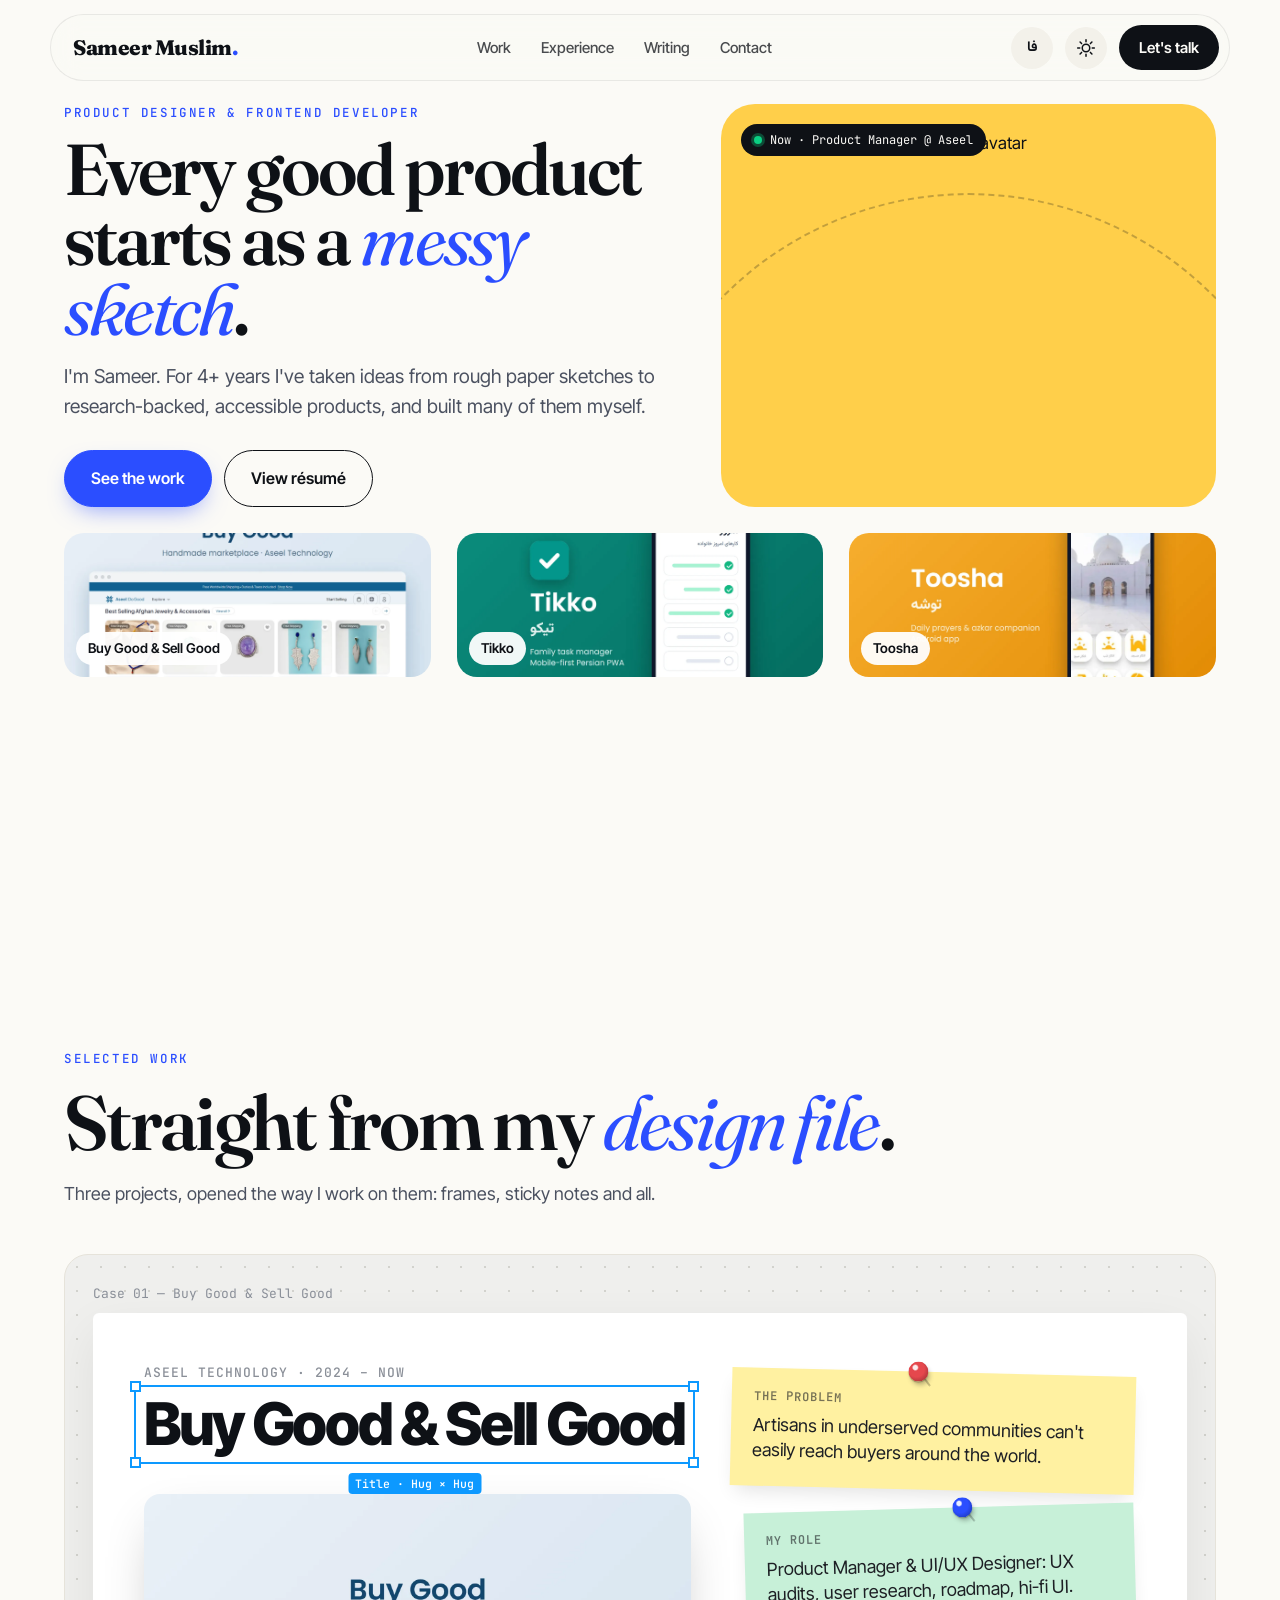
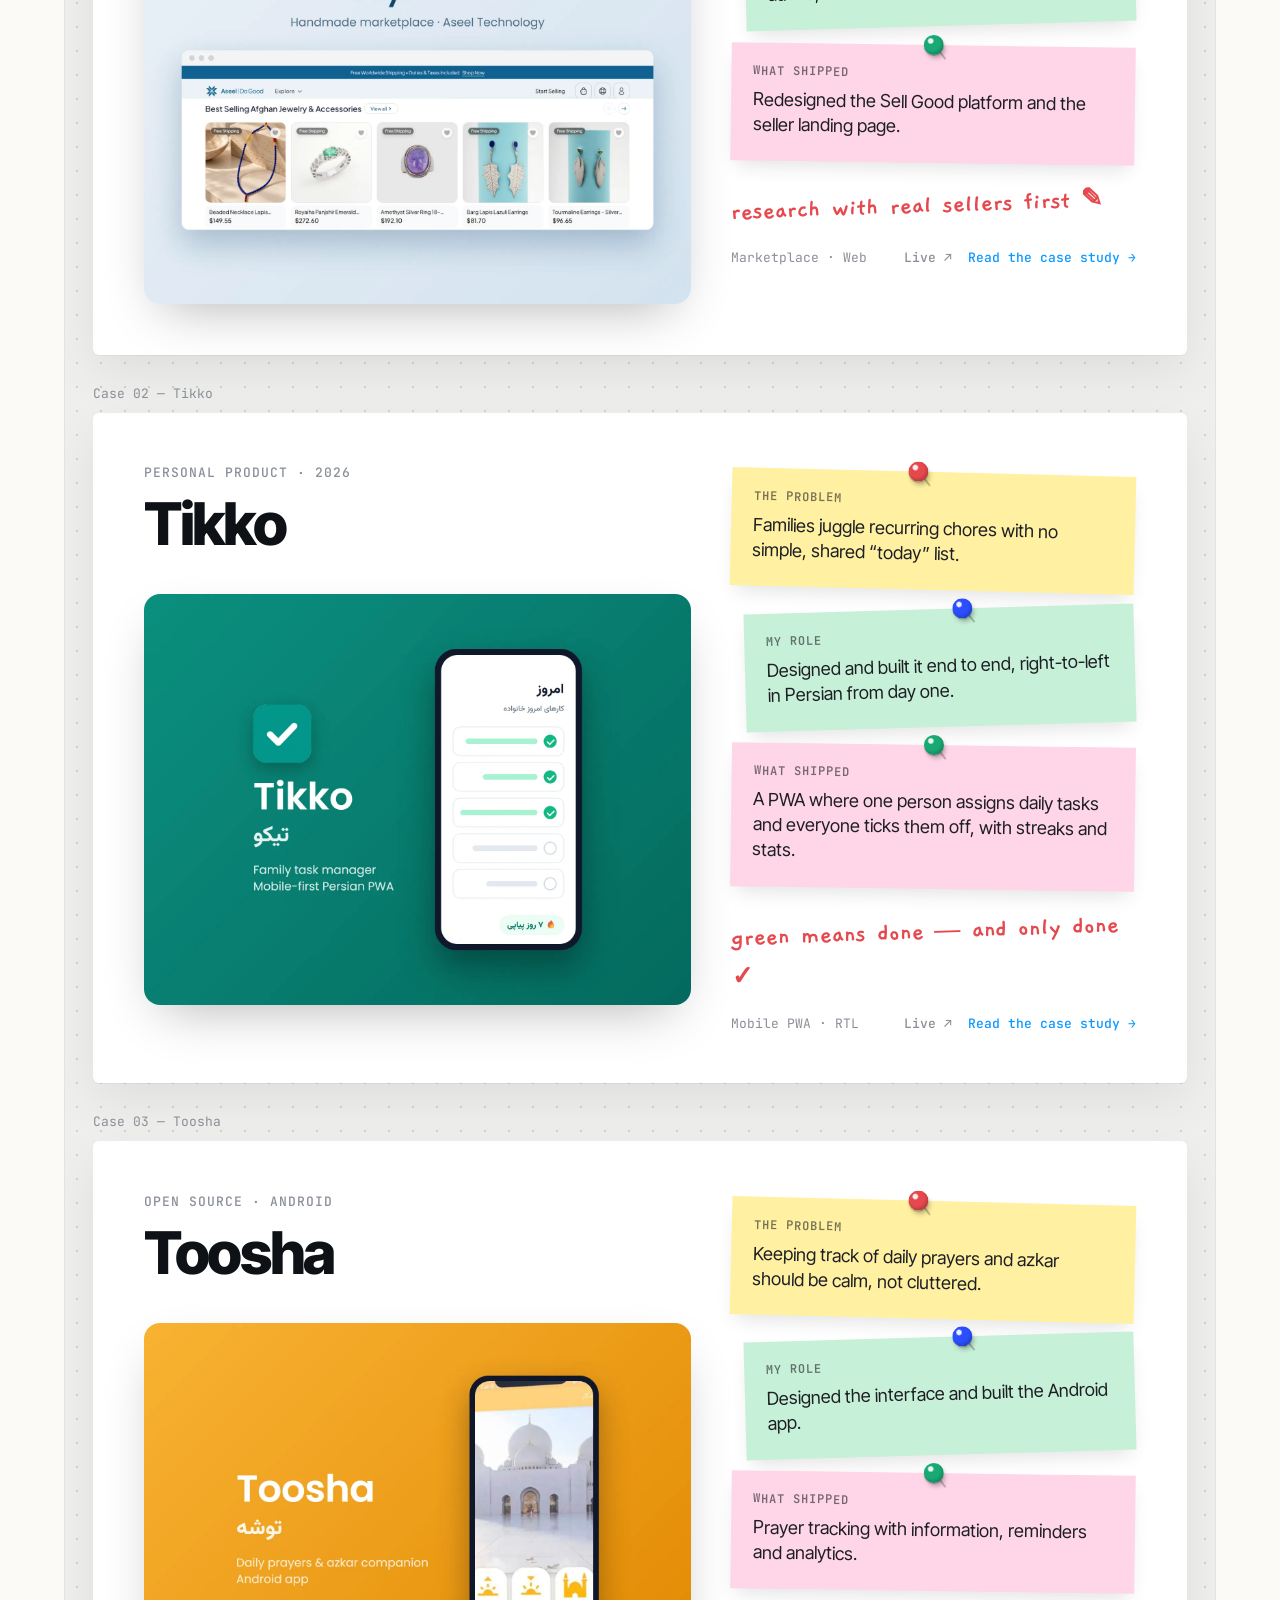
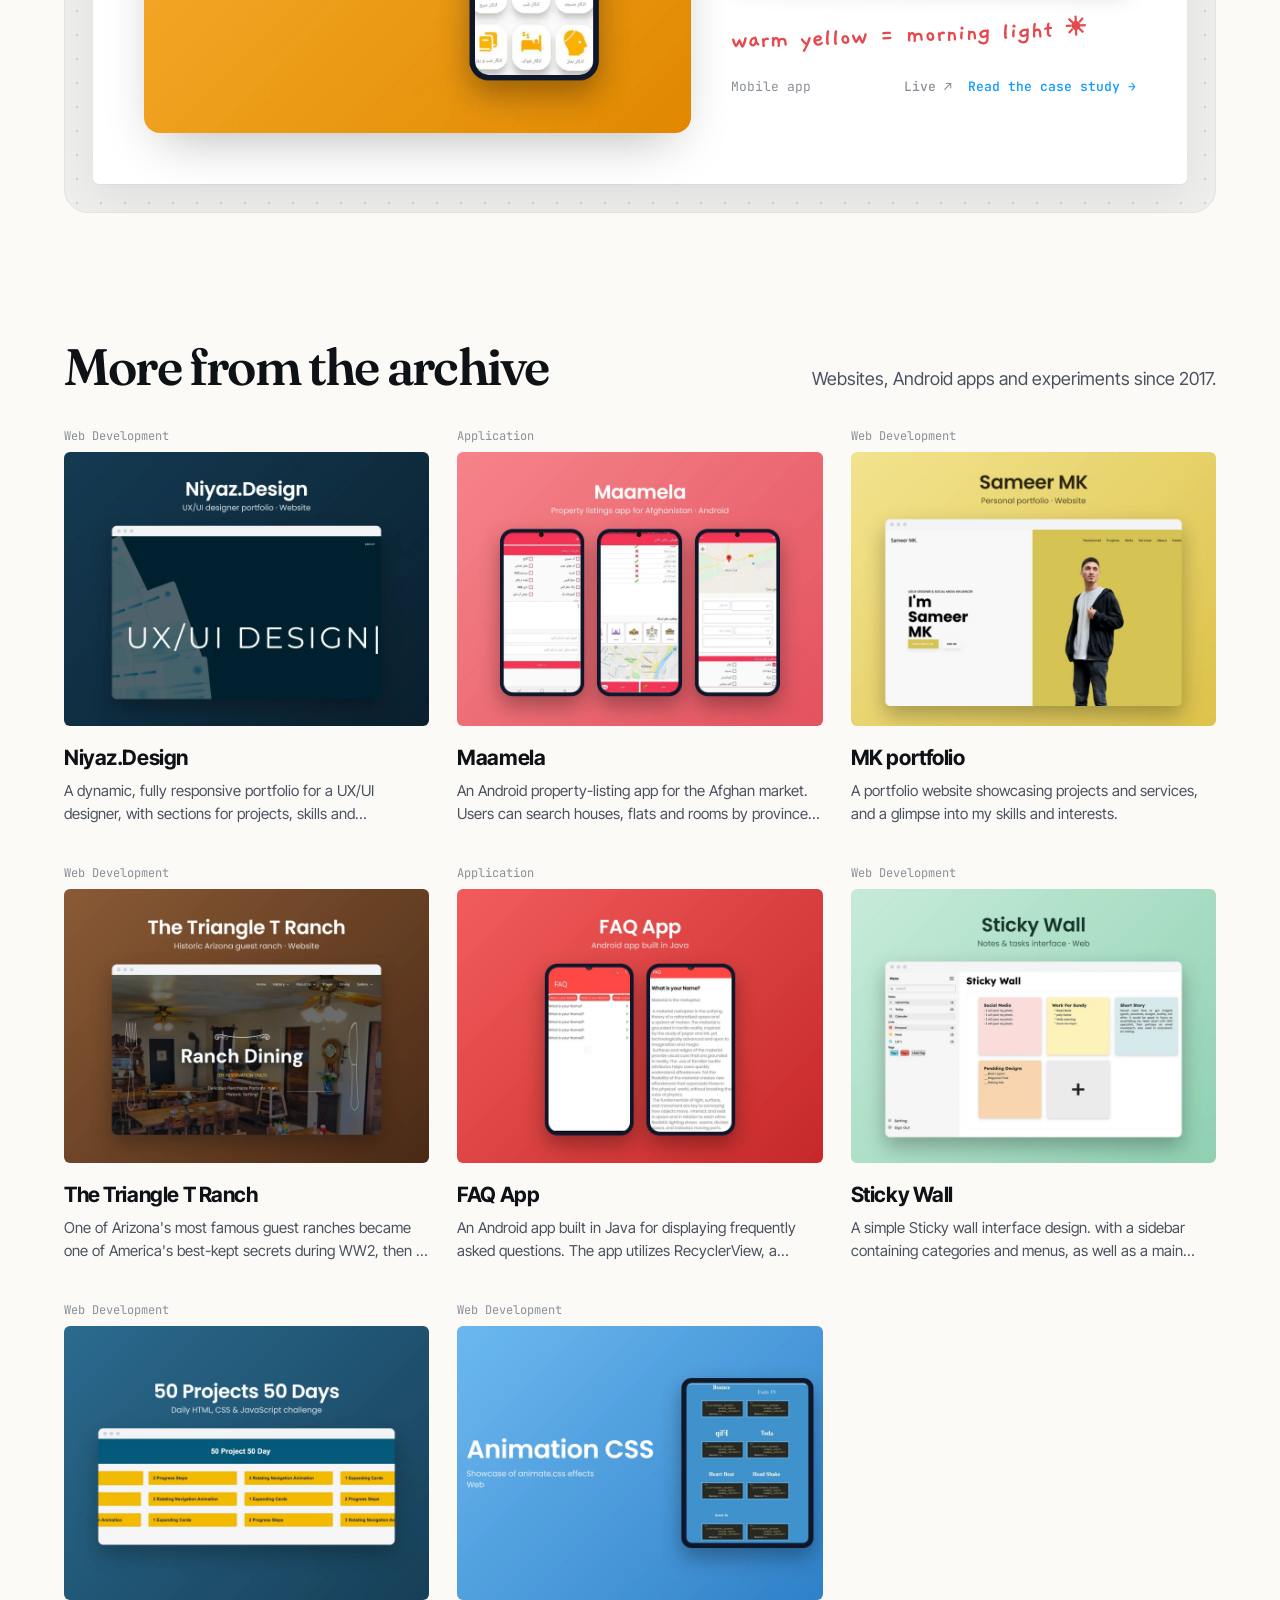
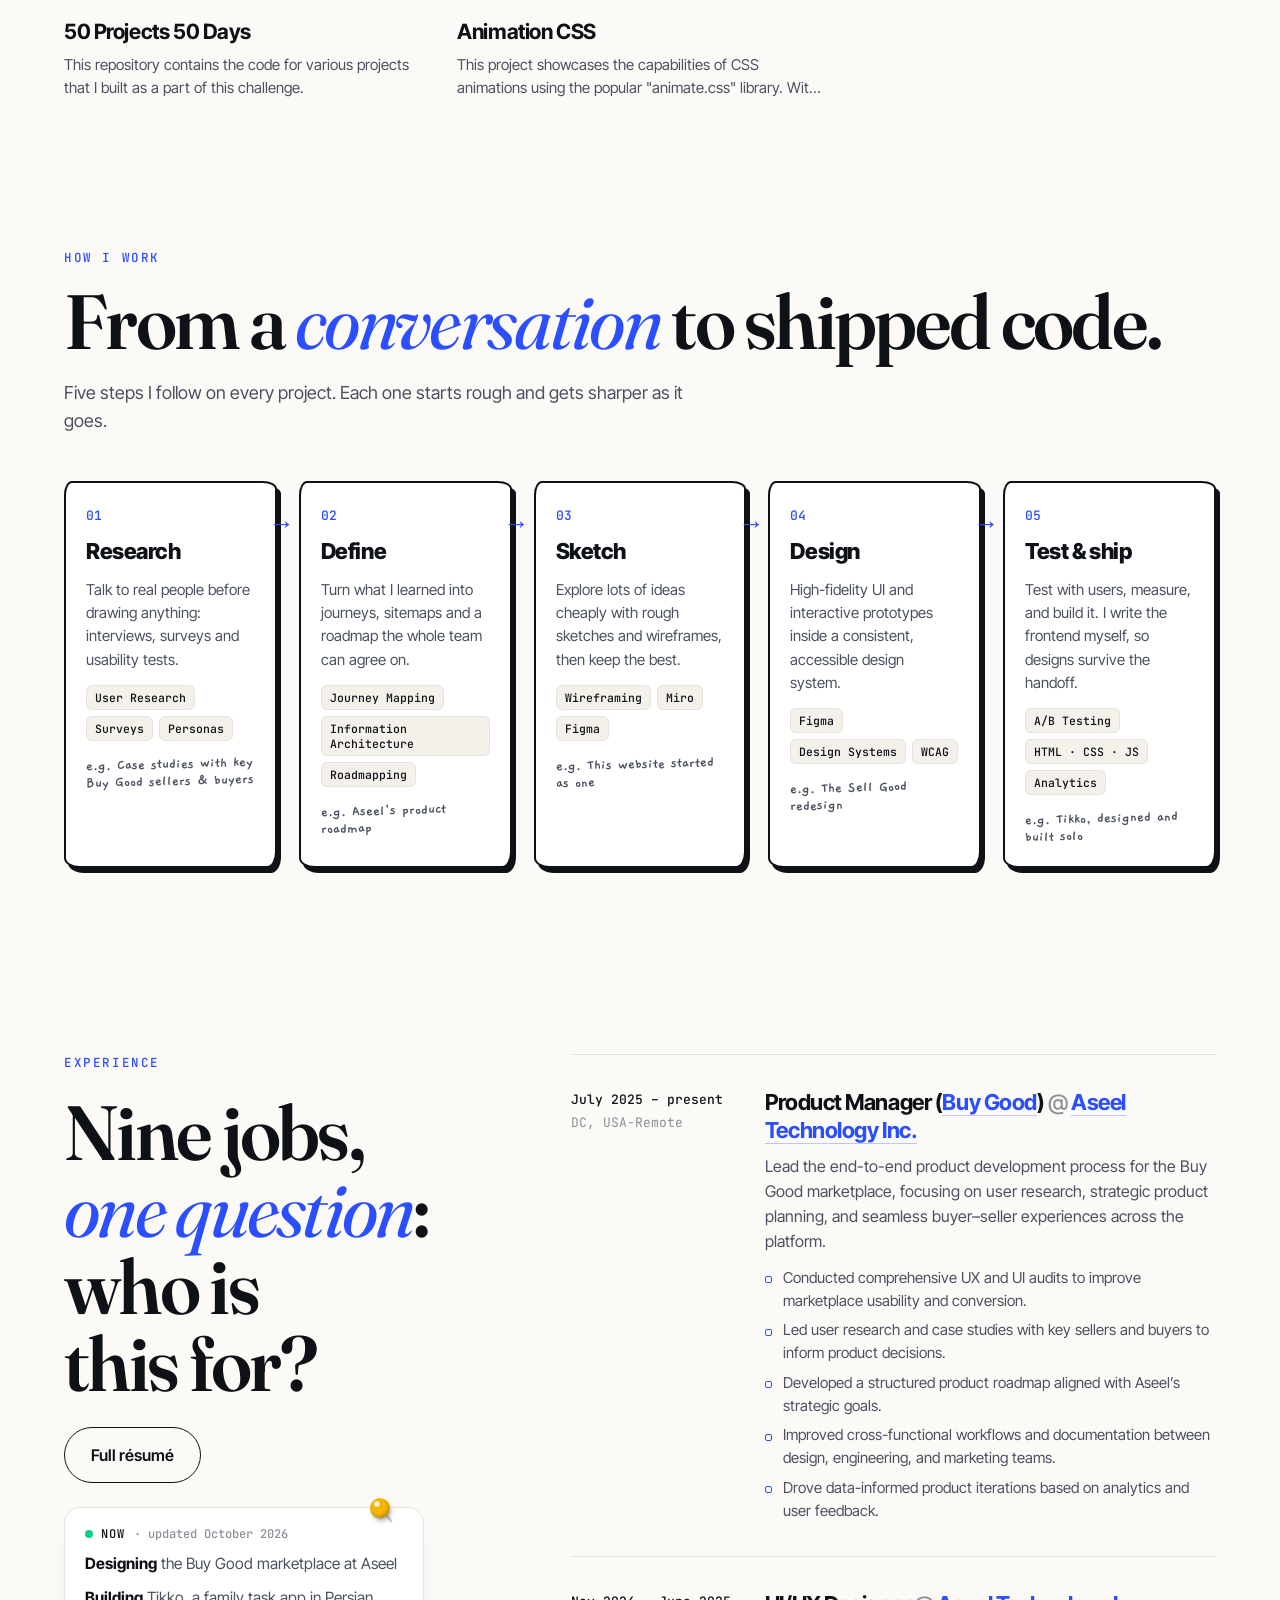
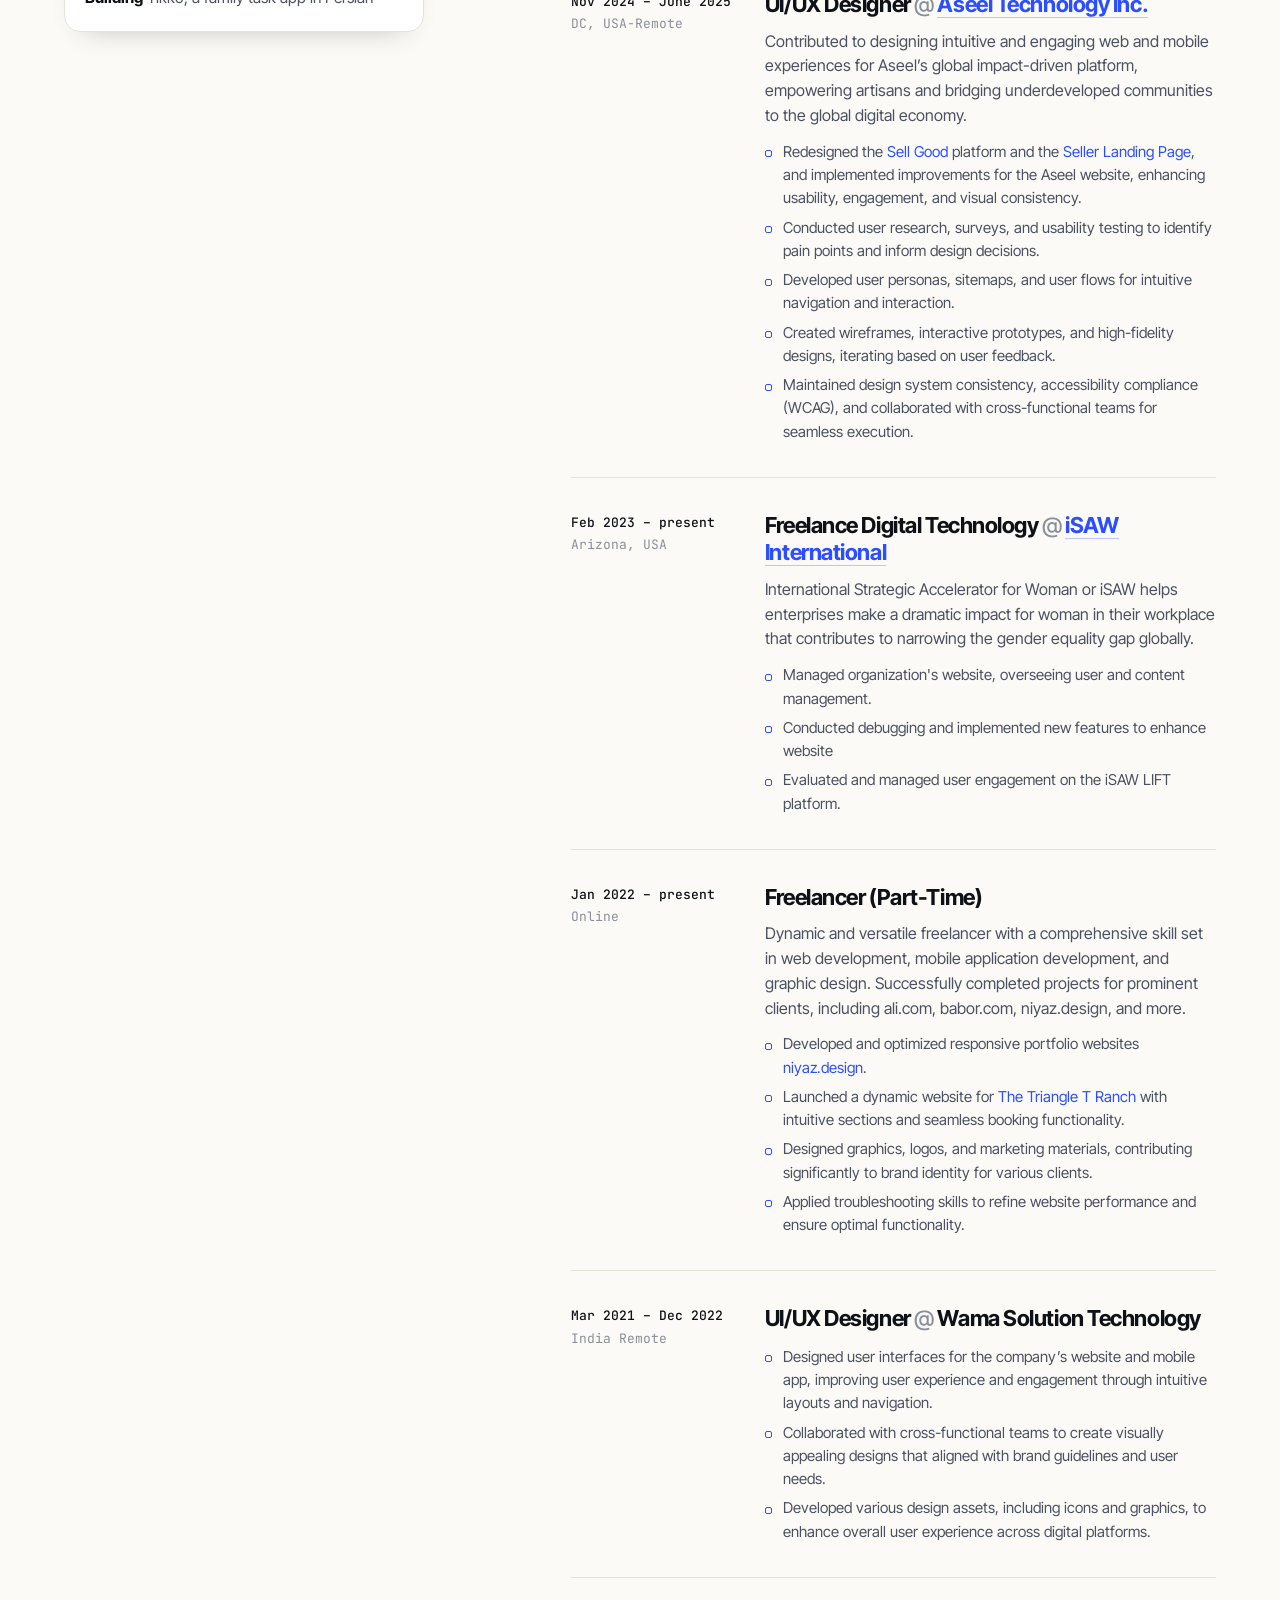
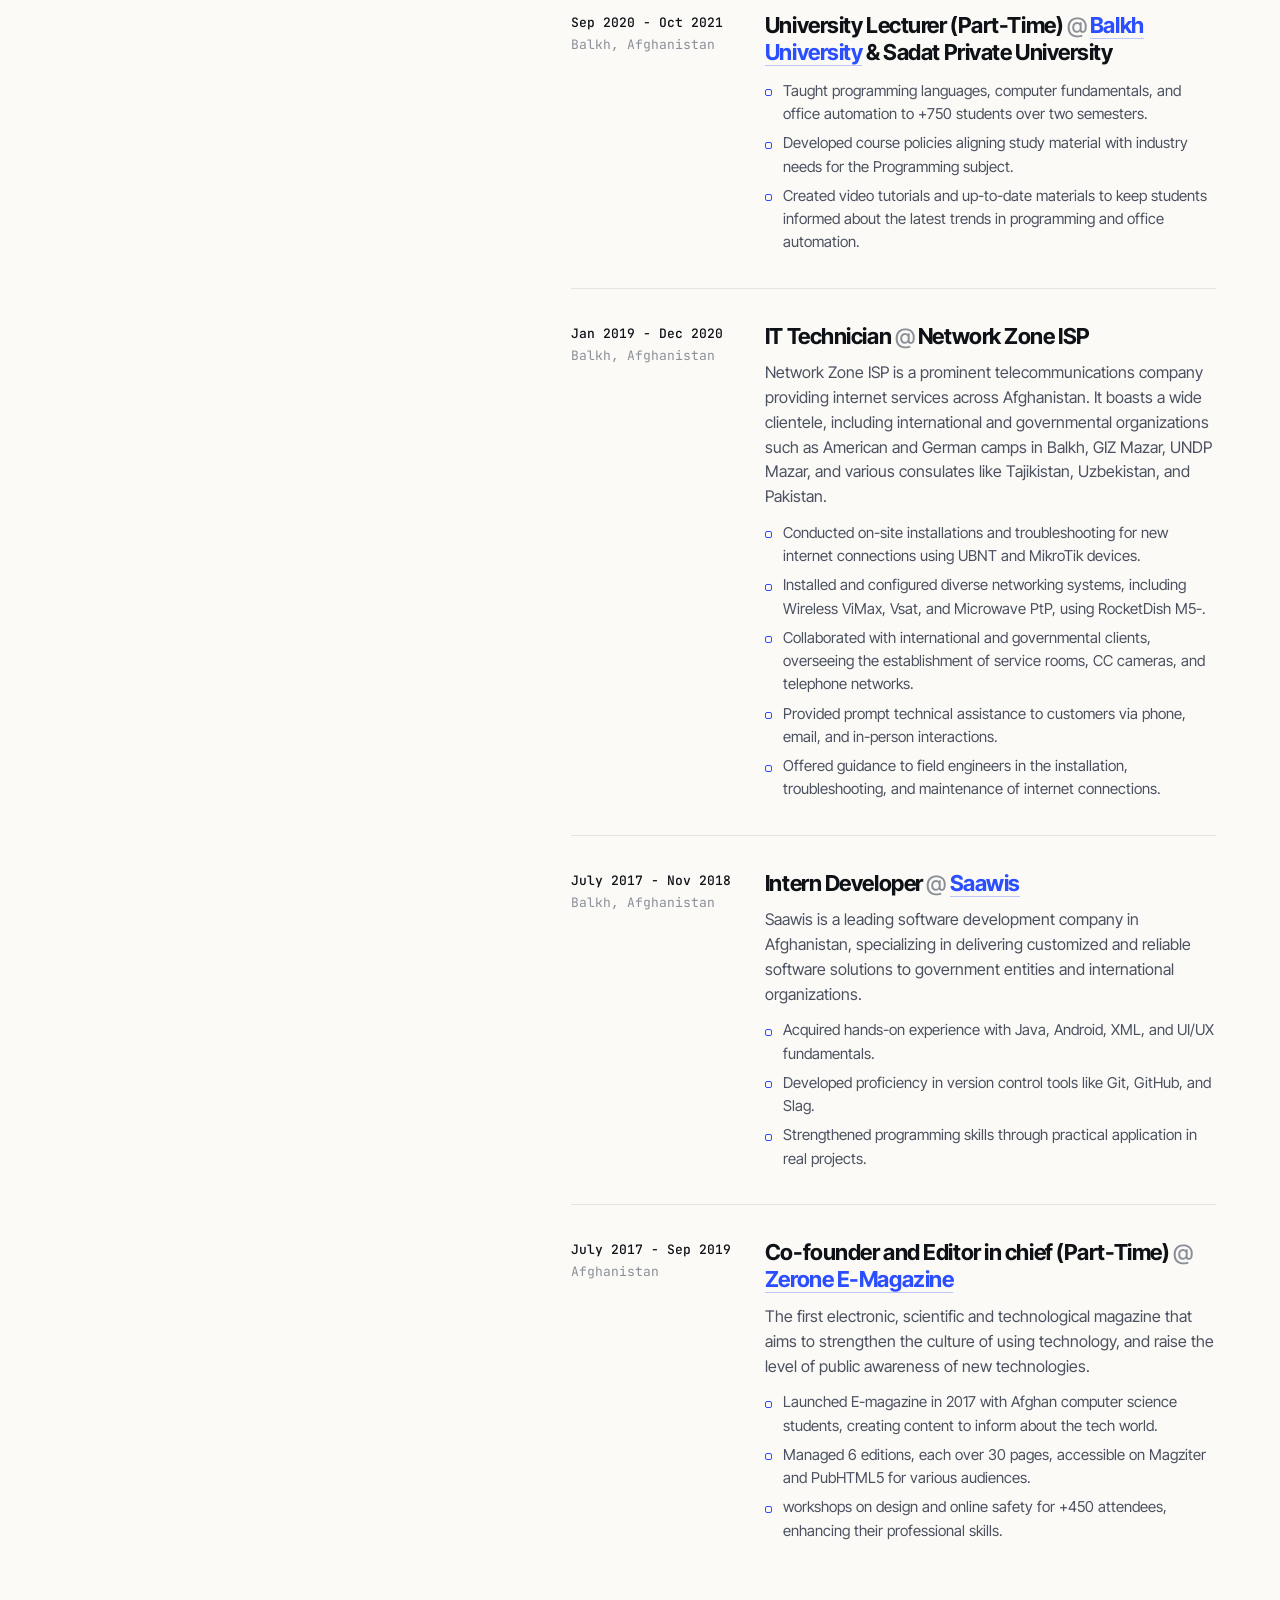
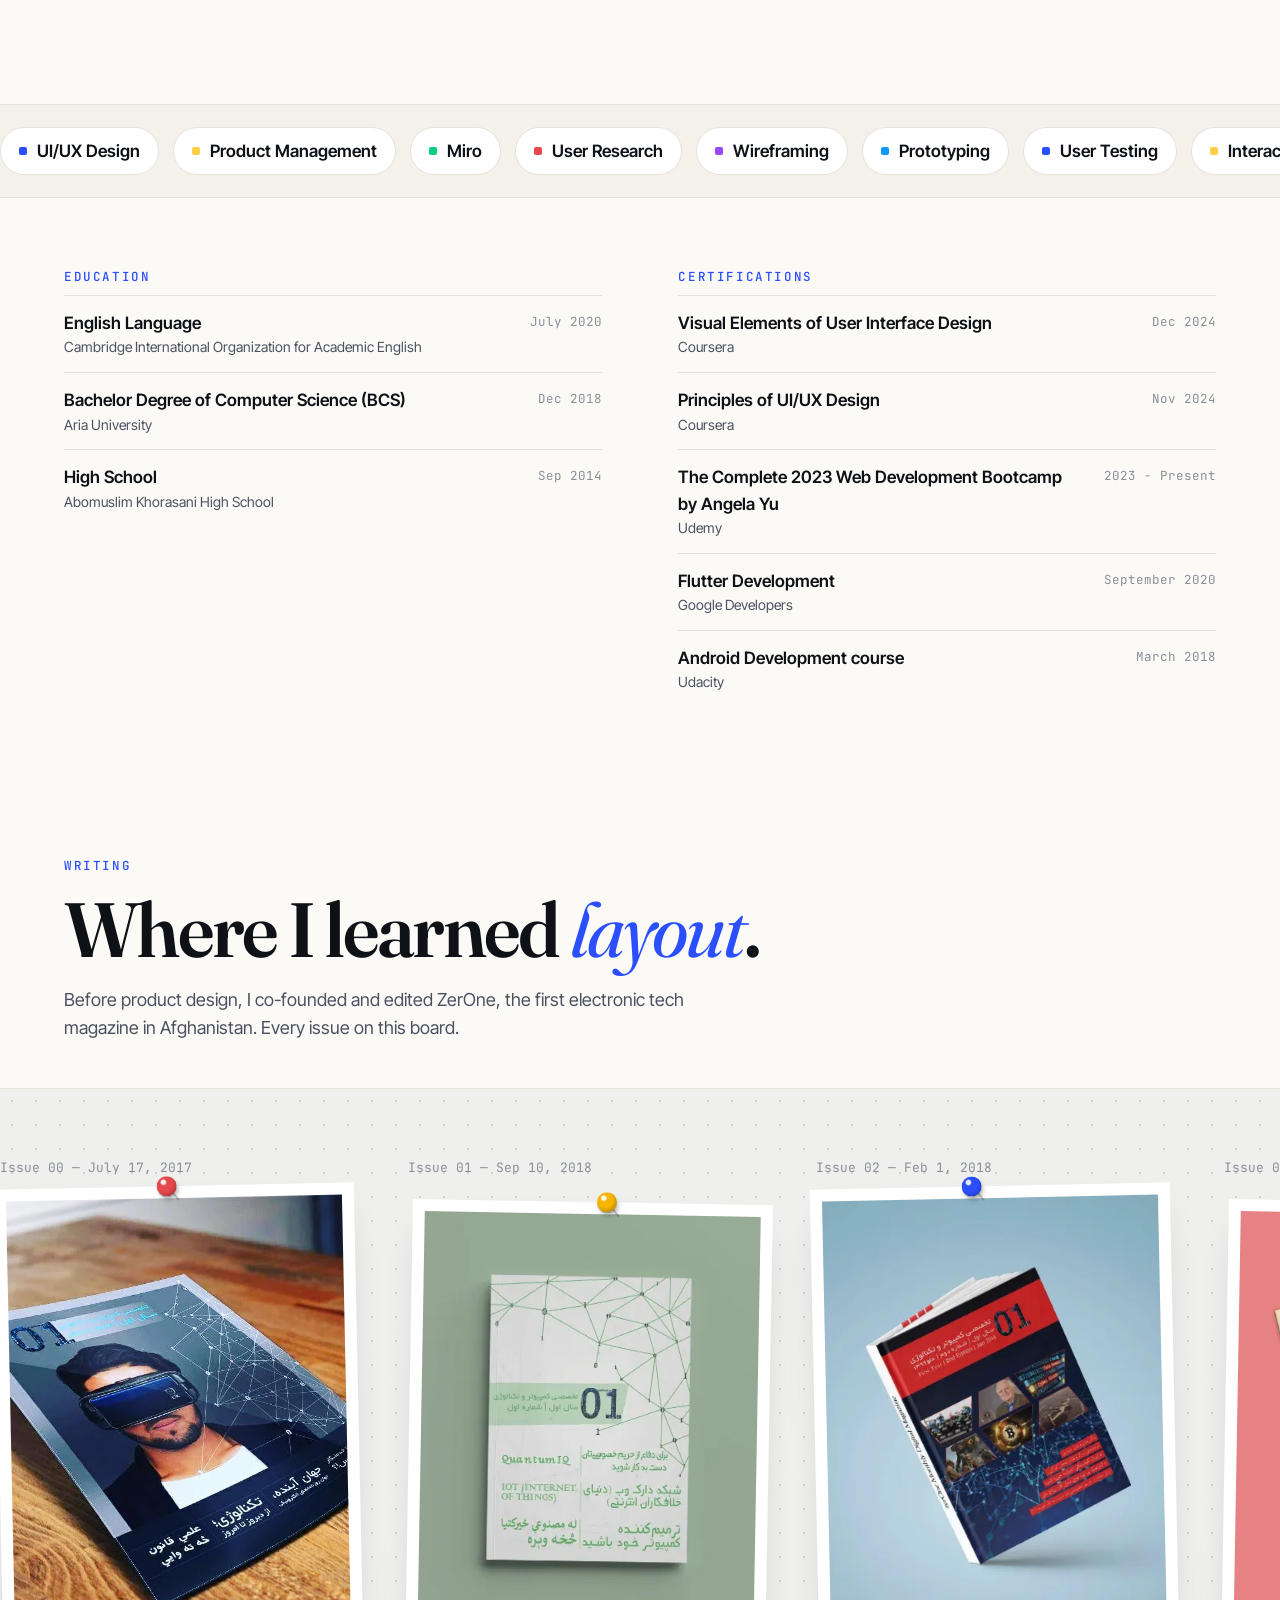
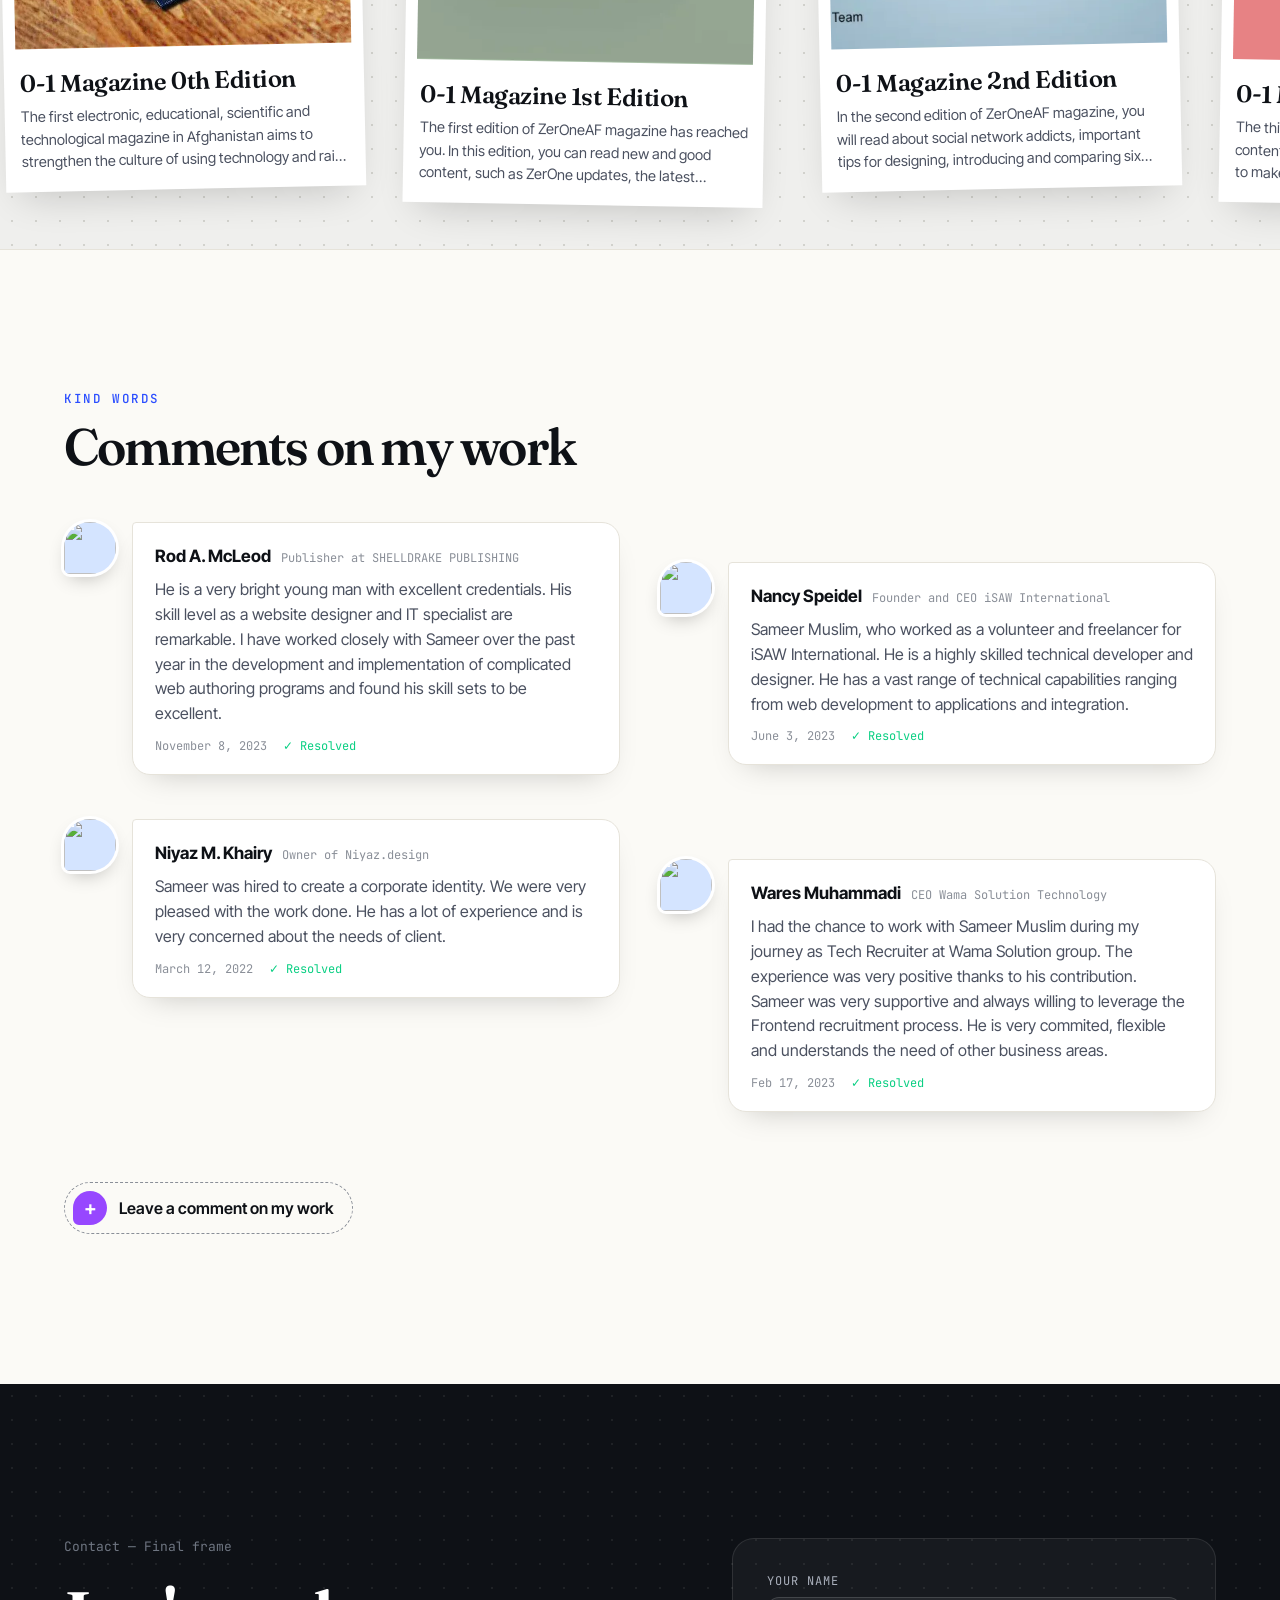
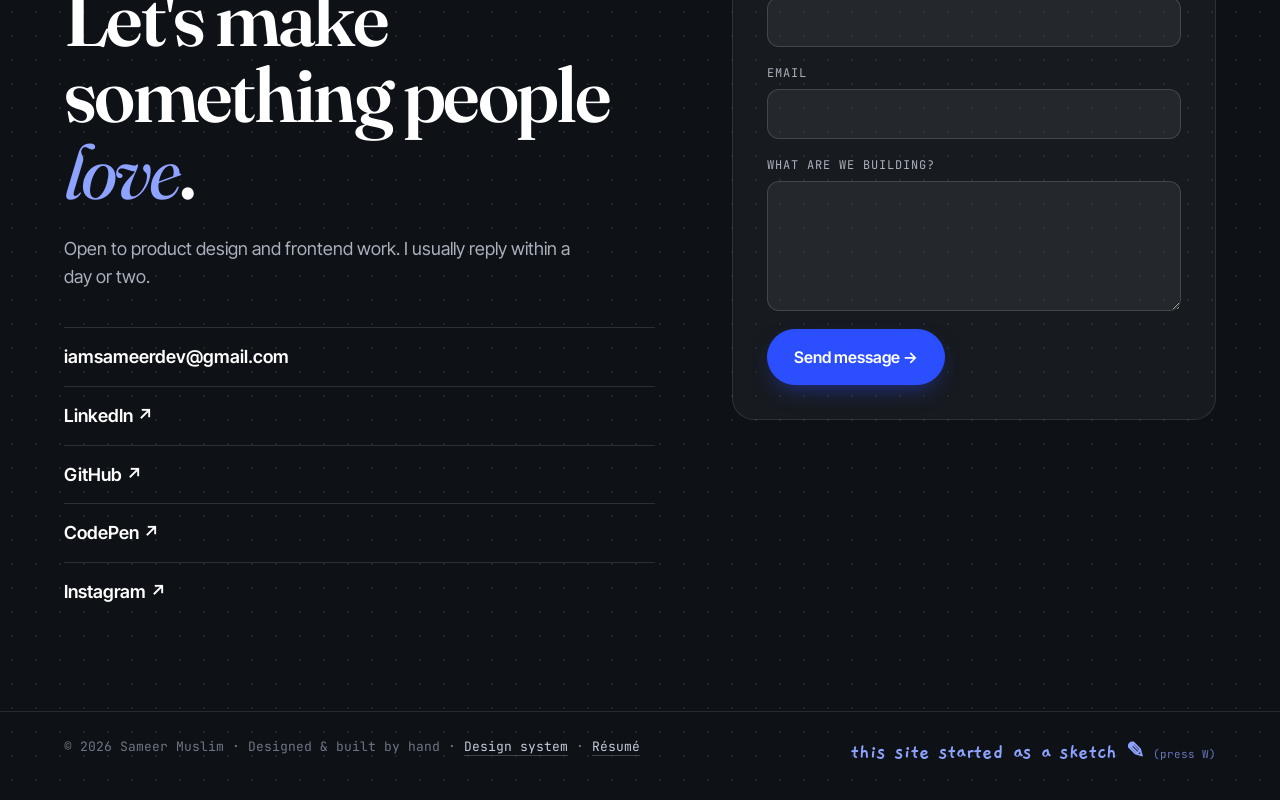
==== commit b76bcf60: "Reword experience heading Co-Authored-By: Claude Opus 5.5 <noreply@anthropic.com>" ====
--- a/index.html
+++ b/index.html
@@ -213,7 +213,7 @@
         <div class="container exp-wrap">
           <div class="exp-side">
             <p class="eyebrow" data-i18n="exp.eyebrow">Experience</p>
-            <h2 id="exp-title" class="display" data-i18n="exp.title">Nine roles,<br /><em>one habit</em>: start with people.</h2>
+            <h2 id="exp-title" class="display" data-i18n="exp.title">Nine jobs,<br /><em>one question</em>: who is this&nbsp;for?</h2>
             <a class="btn btn-line" href="resume.html" data-i18n="exp.resume">Full résumé</a>
             <p class="exp-note" data-i18n="exp.note"></p>
             <aside class="now" id="now" aria-label="What I'm doing now"></aside>
--- a/css/main.css
+++ b/css/main.css
@@ -48,8 +48,8 @@
 html[data-theme="dark"] {
   --paper: #0d1015;
   --paper-2: #151922;
-  --canvas: #12151c;
-  --dot: #262b36;
+  --canvas: #090b0f;
+  --dot: #232833;
   --ink: #eef0f5;
   --text: #a7aebb;
   --muted: #7b828f;
@@ -62,6 +62,15 @@
   --hatch-1: #2a3142;
   --hatch-2: #1f2534;
   color-scheme: dark;
+}
+/* design-file frames sit above the darker canvas, like artboards in Figma */
+html[data-theme="dark"] .frame,
+html[data-theme="dark"] .pub-card {
+  background: #1f2531;
+  box-shadow: 0 0 0 1px rgba(255, 255, 255, 0.08), 0 24px 60px rgba(0, 0, 0, 0.55);
+}
+html[data-theme="dark"] .pub-card:hover {
+  box-shadow: 0 0 0 1px rgba(255, 255, 255, 0.14), 0 34px 70px rgba(0, 0, 0, 0.65);
 }
 html[data-theme="dark"] .hero-portrait {
   background: #c99a1c;
@@ -1953,7 +1962,7 @@
     overflow-x: auto;
     scroll-snap-type: x mandatory;
     margin: 0 -6px;
-    padding: 6px 6px 14px;
+    padding: 16px 6px 14px; /* room for the pins */
   }
   .stickies .sticky {
     flex: 0 0 80%;
@@ -2510,9 +2519,9 @@
 /* before/after slider (case pages, only when data.js has `compare`) */
 .compare-box {
   position: relative;
+  direction: ltr; /* the slider and its clip run left to right in every language */
   border-radius: 10px;
   overflow: hidden;
-  aspect-ratio: 16 / 9;
   box-shadow: 0 30px 70px -30px rgba(0, 0, 0, 0.35);
   user-select: none;
 }
@@ -2522,6 +2531,12 @@
   width: 100%;
   height: 100%;
   object-fit: cover;
+}
+/* the final image sets the size; the wireframe sits on top at the same scale */
+.compare-box > img:first-child {
+  position: relative;
+  display: block;
+  height: auto;
 }
 .compare-before {
   clip-path: inset(0 calc(100% - var(--pos)) 0 0);
@@ -3070,3 +3085,97 @@
     font-size: 20px;
   }
 }
+
+/* ===================== Push pins ===================== */
+/* a glossy pin head (::before) and the shadow its needle casts (::after) */
+:root {
+  --pin-red: #e5484d;
+  --pin-blue: #2b4eff;
+  --pin-yellow: #f5b400;
+  --pin-green: #19a974;
+}
+.sticky,
+.pub-card,
+.now {
+  position: relative;
+  --pin: var(--pin-red);
+  --pin-x: 50%;
+}
+:is(.sticky, .pub-card, .now)::before,
+:is(.sticky, .pub-card, .now)::after {
+  content: "";
+  position: absolute;
+  left: var(--pin-x);
+  pointer-events: none;
+}
+:is(.sticky, .pub-card, .now)::before {
+  top: -10px;
+  z-index: 2;
+  width: 20px;
+  height: 20px;
+  margin-left: -10px;
+  border-radius: 50%;
+  background: radial-gradient(circle at 34% 30%, rgba(255, 255, 255, 0.9) 0 2px, transparent 3.5px),
+    radial-gradient(circle at 40% 38%, var(--pin) 0 45%, color-mix(in srgb, var(--pin) 62%, #000) 100%);
+  box-shadow: 0 1px 1px rgba(0, 0, 0, 0.25), 2px 4px 5px -1px rgba(0, 0, 0, 0.3);
+}
+:is(.sticky, .pub-card, .now)::after {
+  top: 4px;
+  z-index: 1;
+  width: 2px;
+  height: 13px;
+  margin-left: 3px;
+  border-radius: 2px;
+  background: rgba(0, 0, 0, 0.22);
+  transform: rotate(-38deg);
+  transform-origin: top;
+  filter: blur(0.5px);
+}
+/* every pin a little different, like a real board */
+:is(.stickies, .case-brief) .sticky:nth-child(1) {
+  --pin: var(--pin-red);
+  --pin-x: 46%;
+}
+:is(.stickies, .case-brief) .sticky:nth-child(2) {
+  --pin: var(--pin-blue);
+  --pin-x: 56%;
+}
+:is(.stickies, .case-brief) .sticky:nth-child(3) {
+  --pin: var(--pin-green);
+  --pin-x: 50%;
+}
+.pub:nth-child(4n + 1) .pub-card {
+  --pin: var(--pin-red);
+  --pin-x: 48%;
+}
+.pub:nth-child(4n + 2) .pub-card {
+  --pin: var(--pin-yellow);
+  --pin-x: 54%;
+}
+.pub:nth-child(4n + 3) .pub-card {
+  --pin: var(--pin-blue);
+  --pin-x: 45%;
+}
+.pub:nth-child(4n + 4) .pub-card {
+  --pin: var(--pin-green);
+  --pin-x: 52%;
+}
+.now {
+  --pin: var(--pin-yellow);
+  --pin-x: 88%;
+}
+/* wireframe mode: pins become sketched circles */
+.wireframe :is(.sticky, .pub-card, .now)::before {
+  background: transparent;
+  border: 2px dashed currentColor;
+  box-shadow: none;
+}
+.wireframe :is(.sticky, .pub-card, .now)::after {
+  display: none;
+}
+@media print {
+  :is(.sticky, .pub-card, .now)::before,
+  :is(.sticky, .pub-card, .now)::after {
+    display: none;
+  }
+}
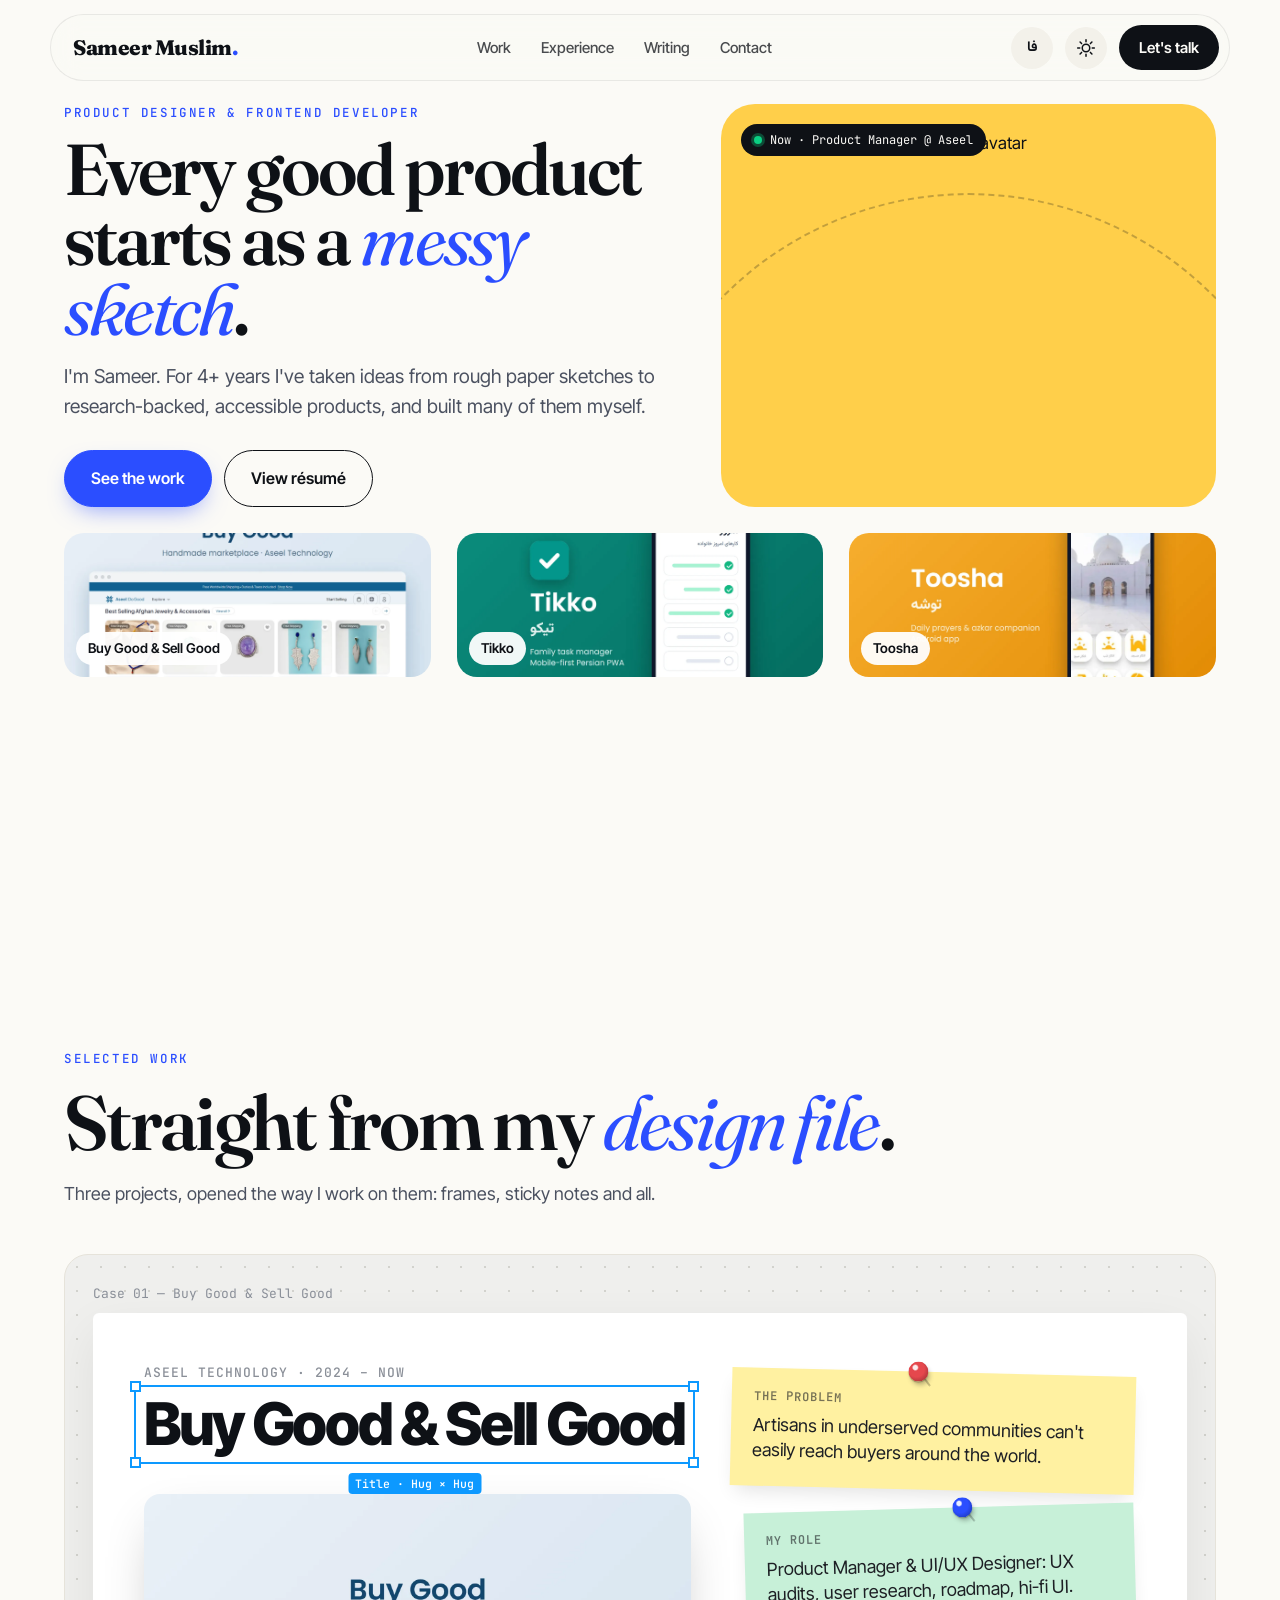
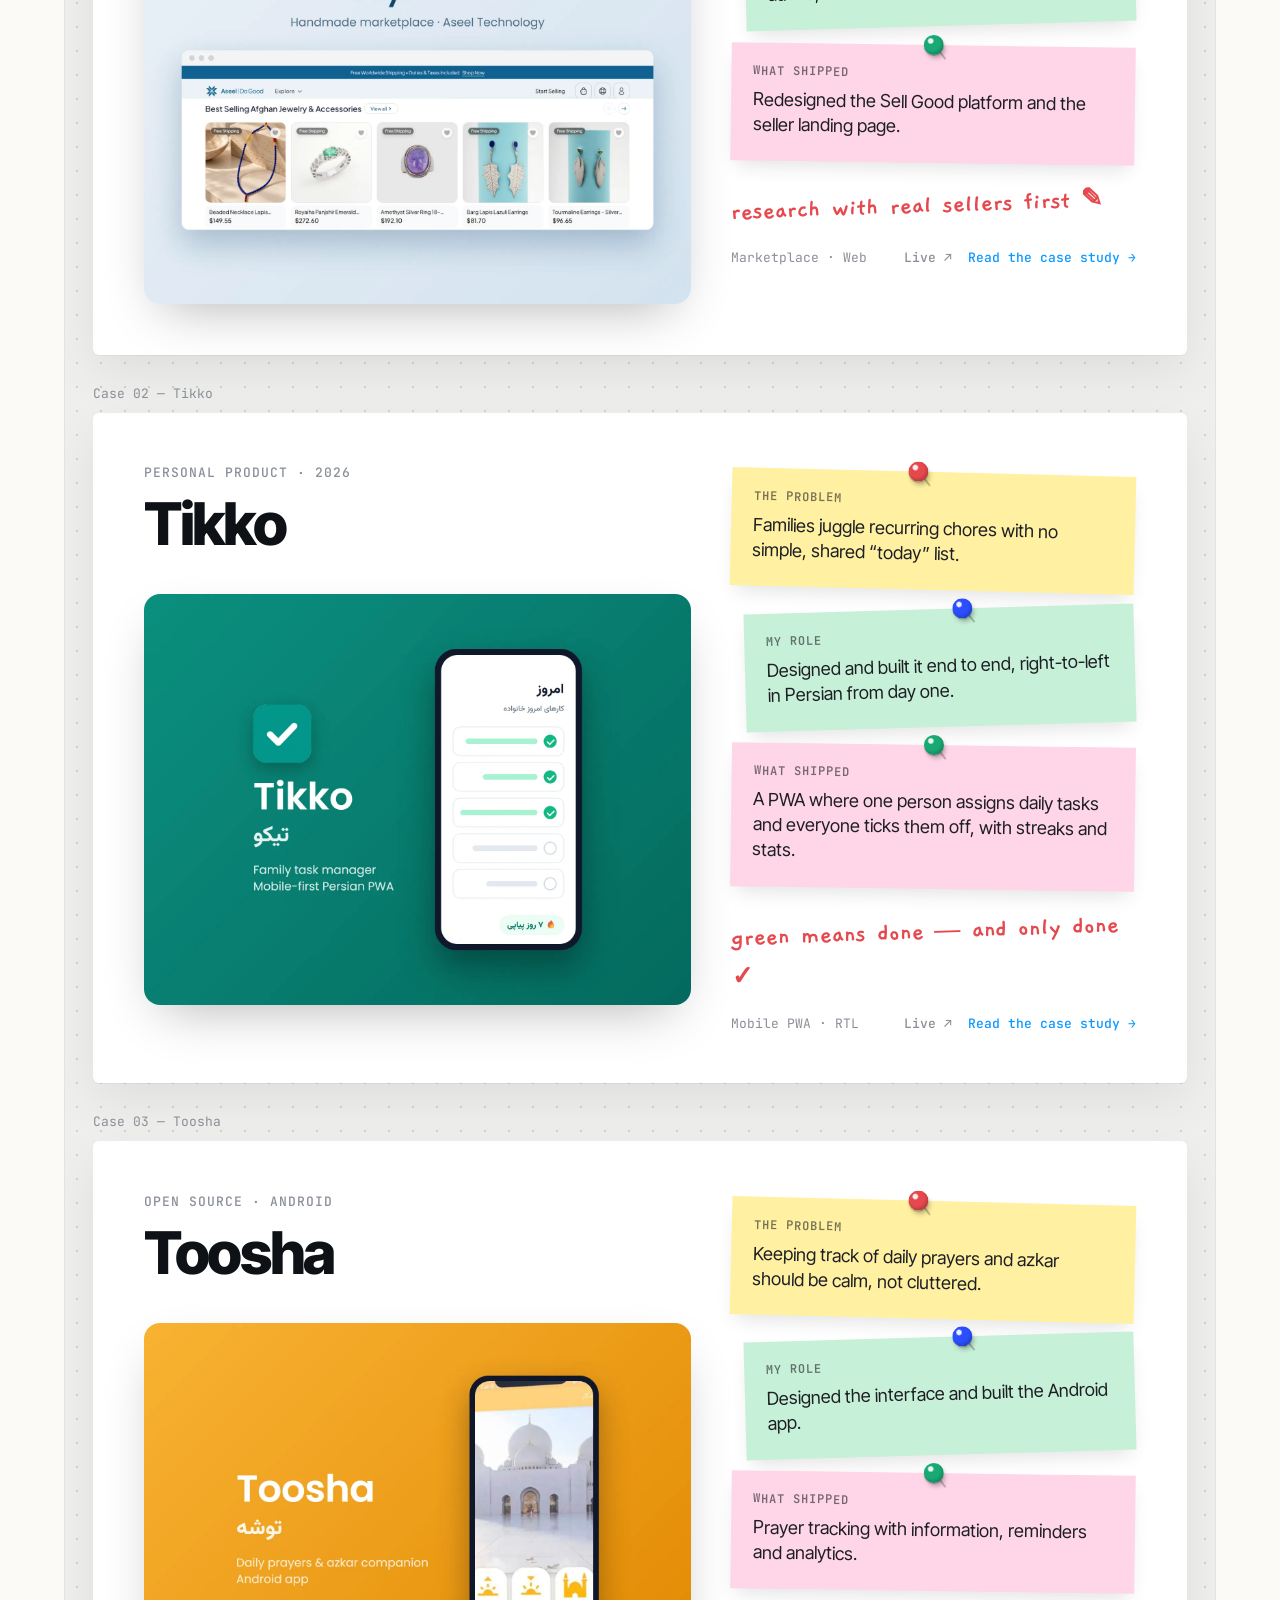
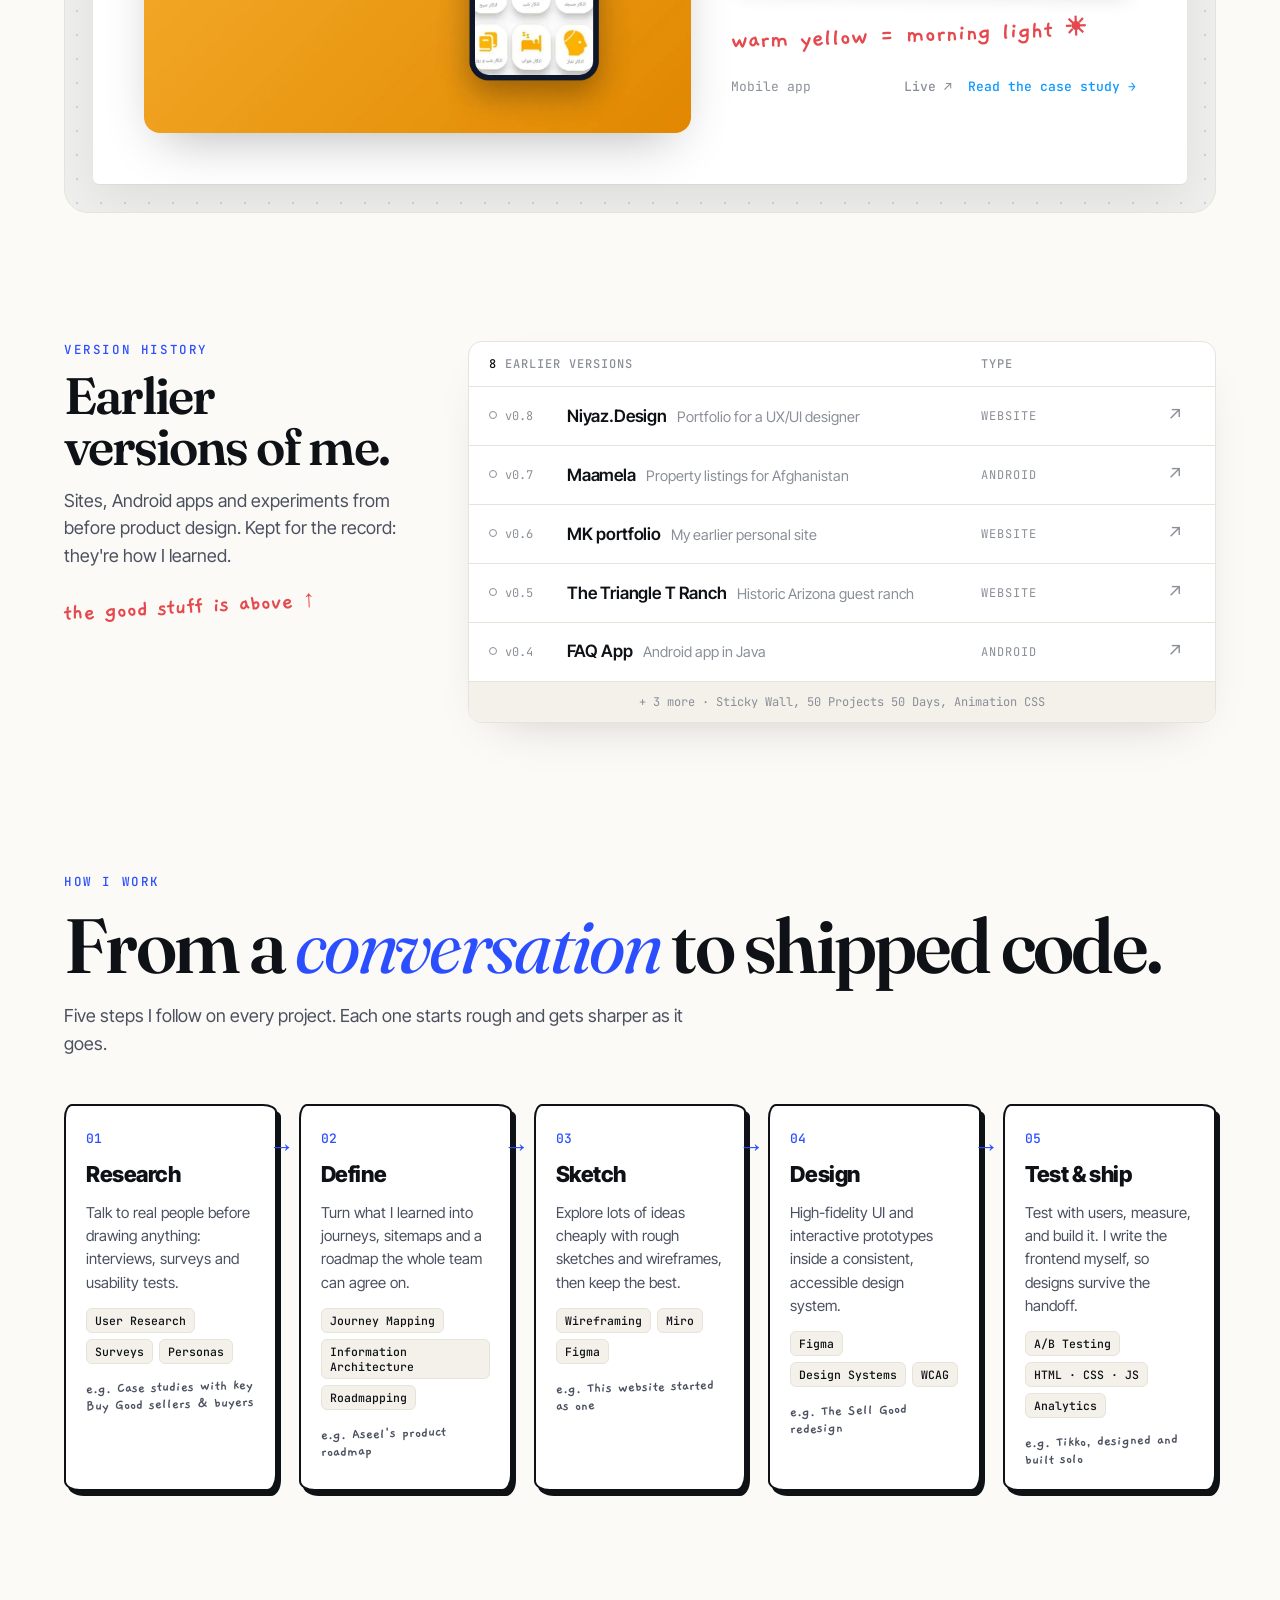
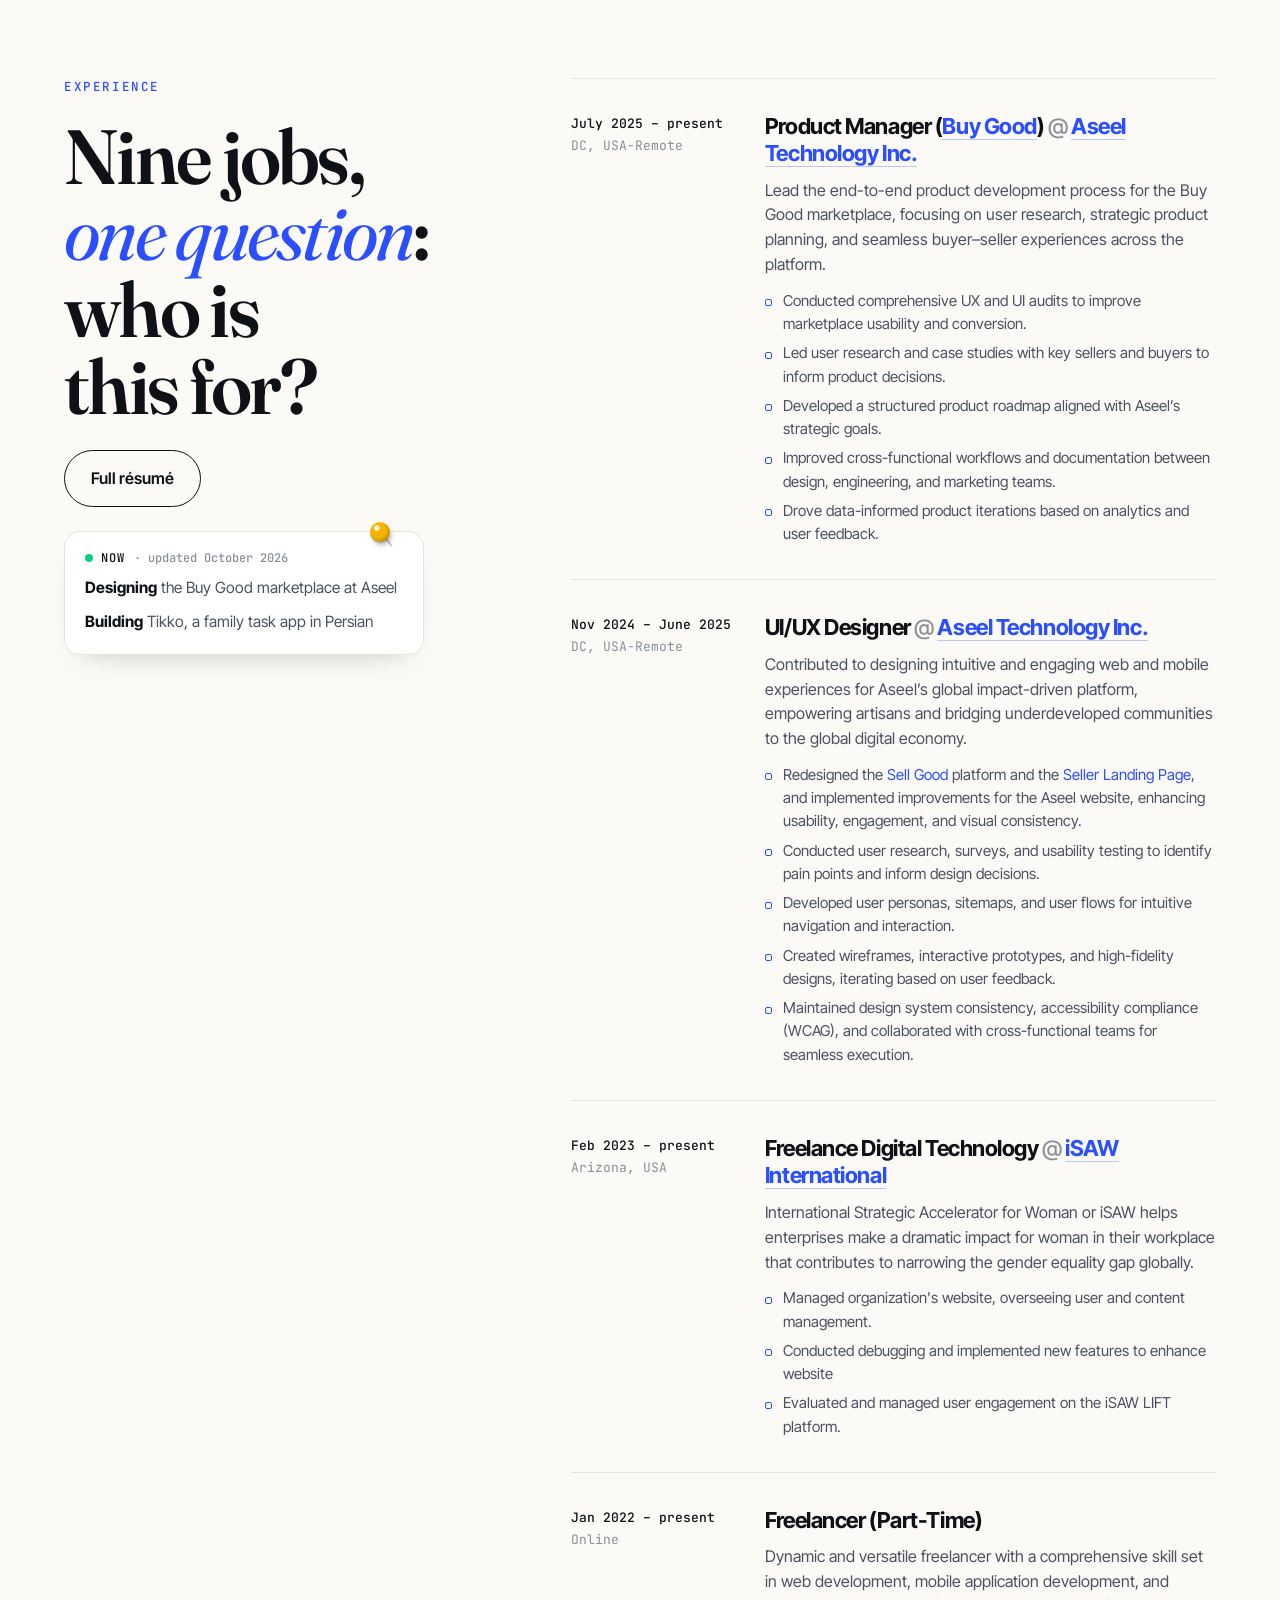
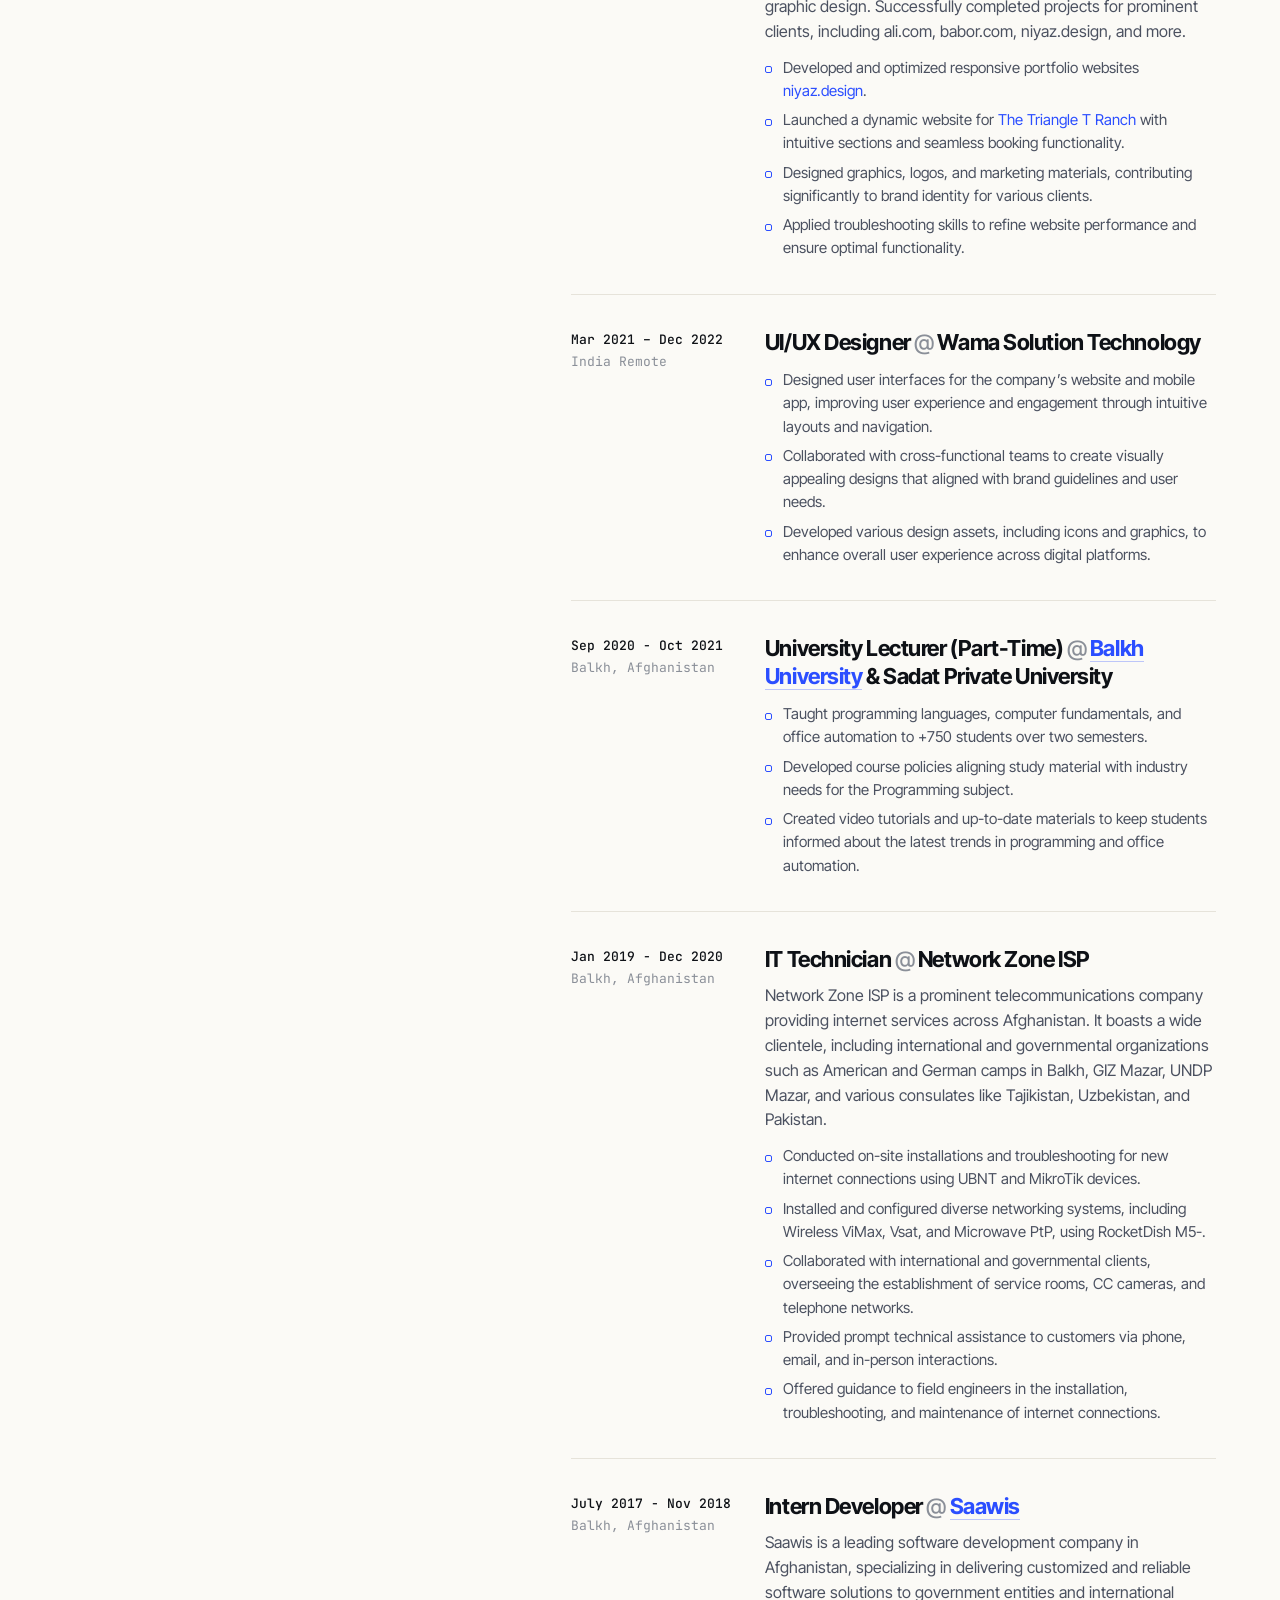
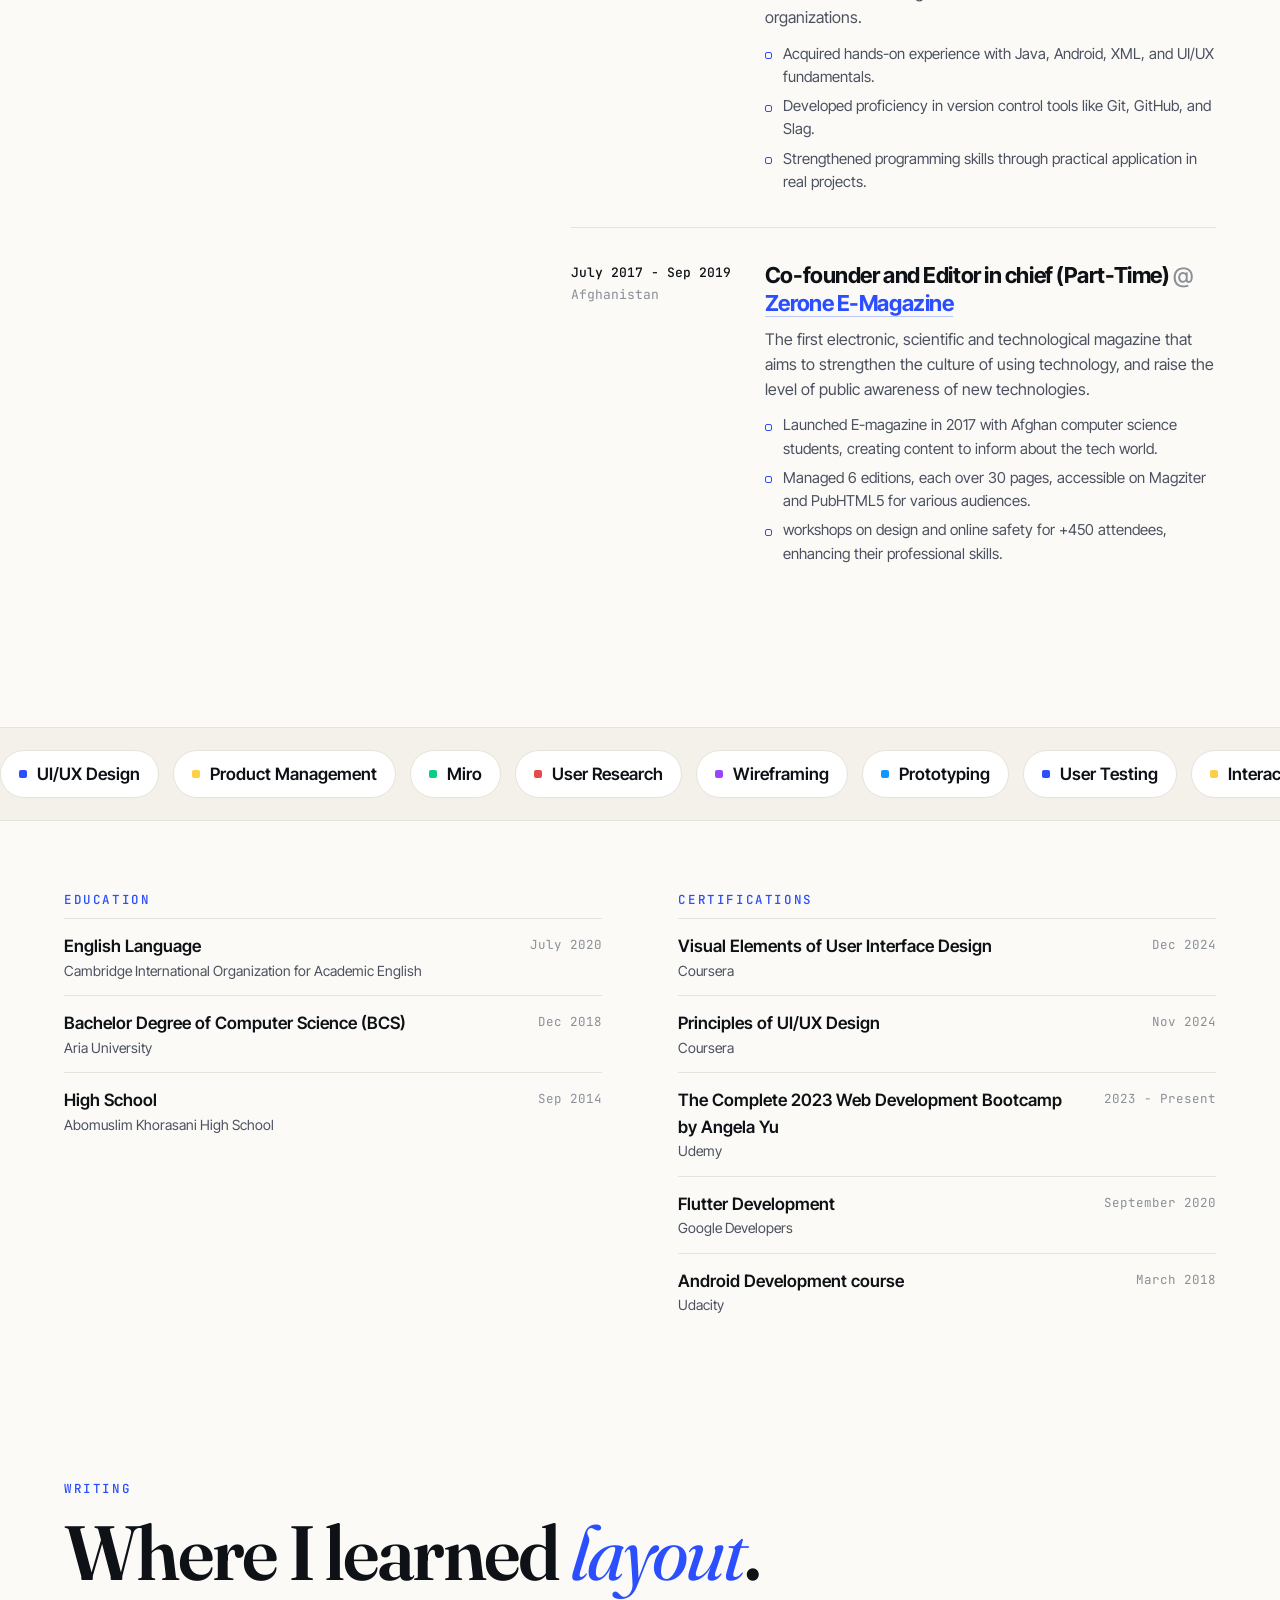
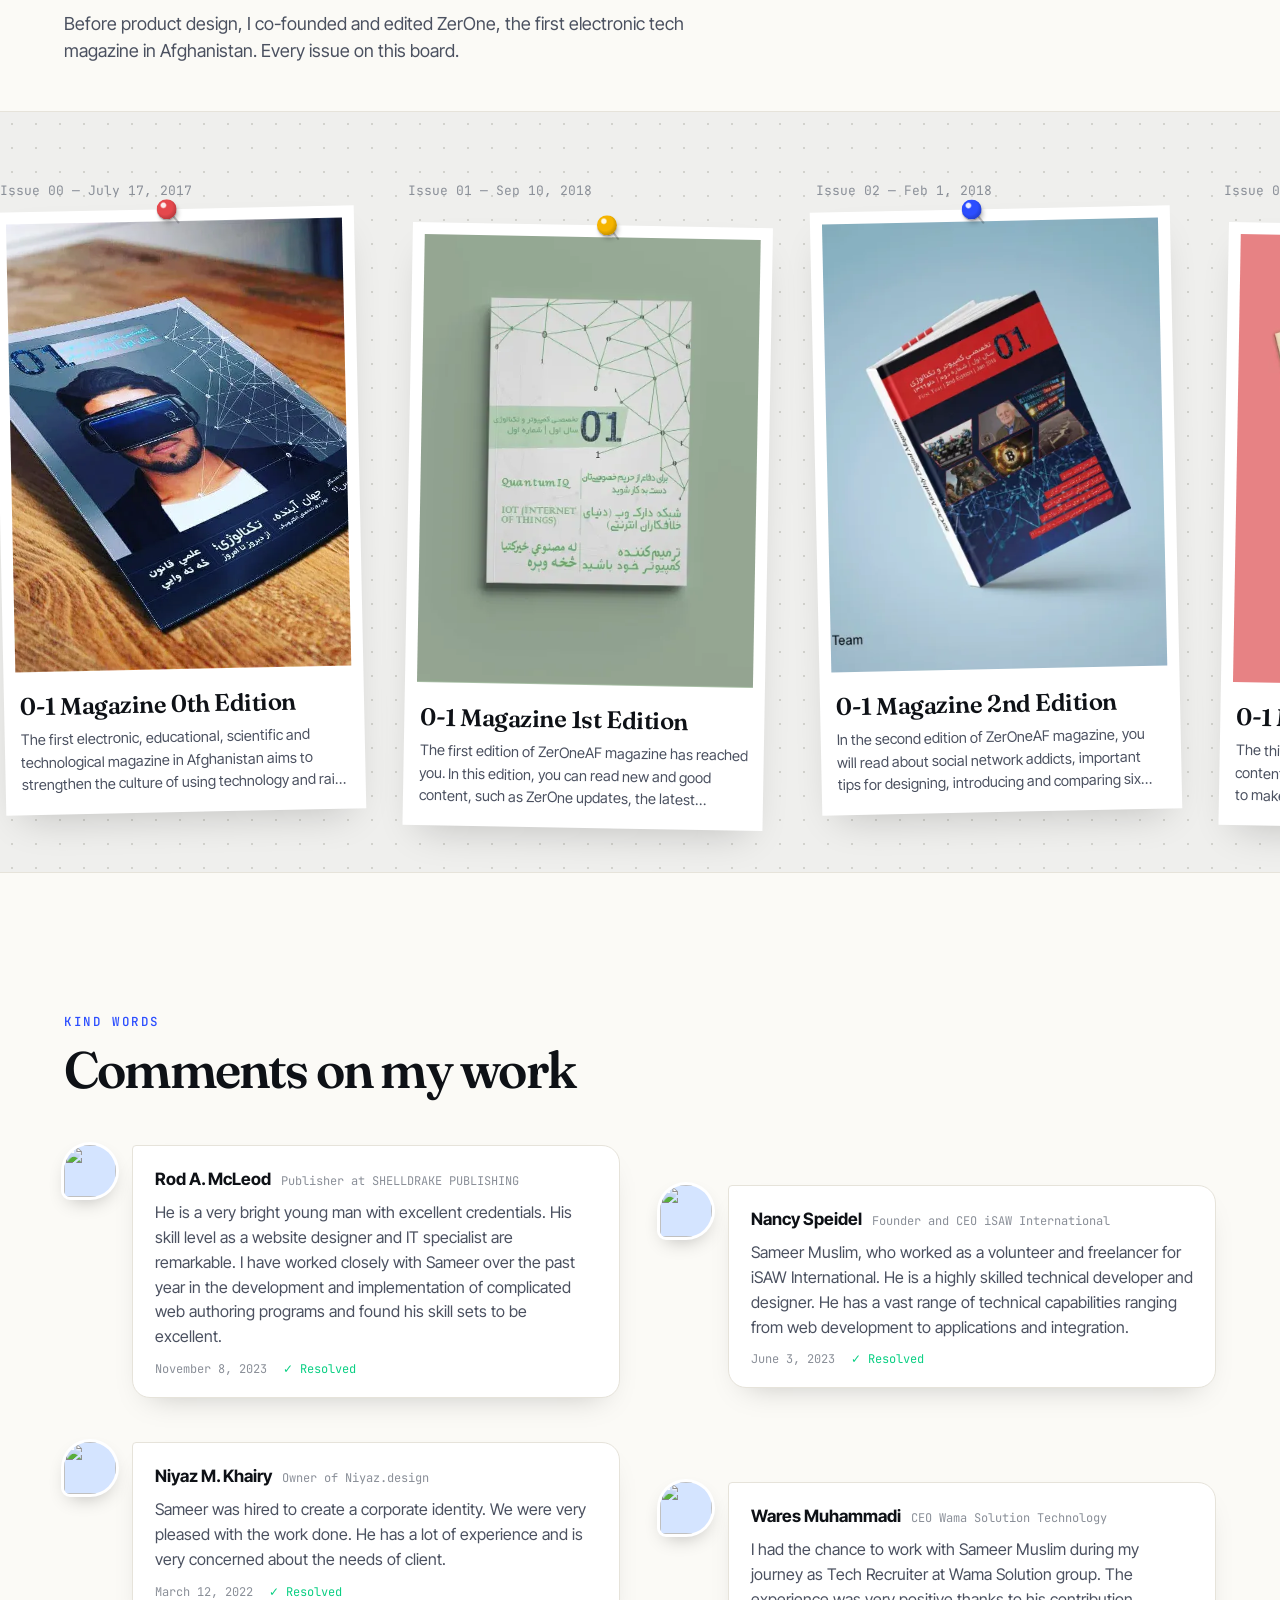
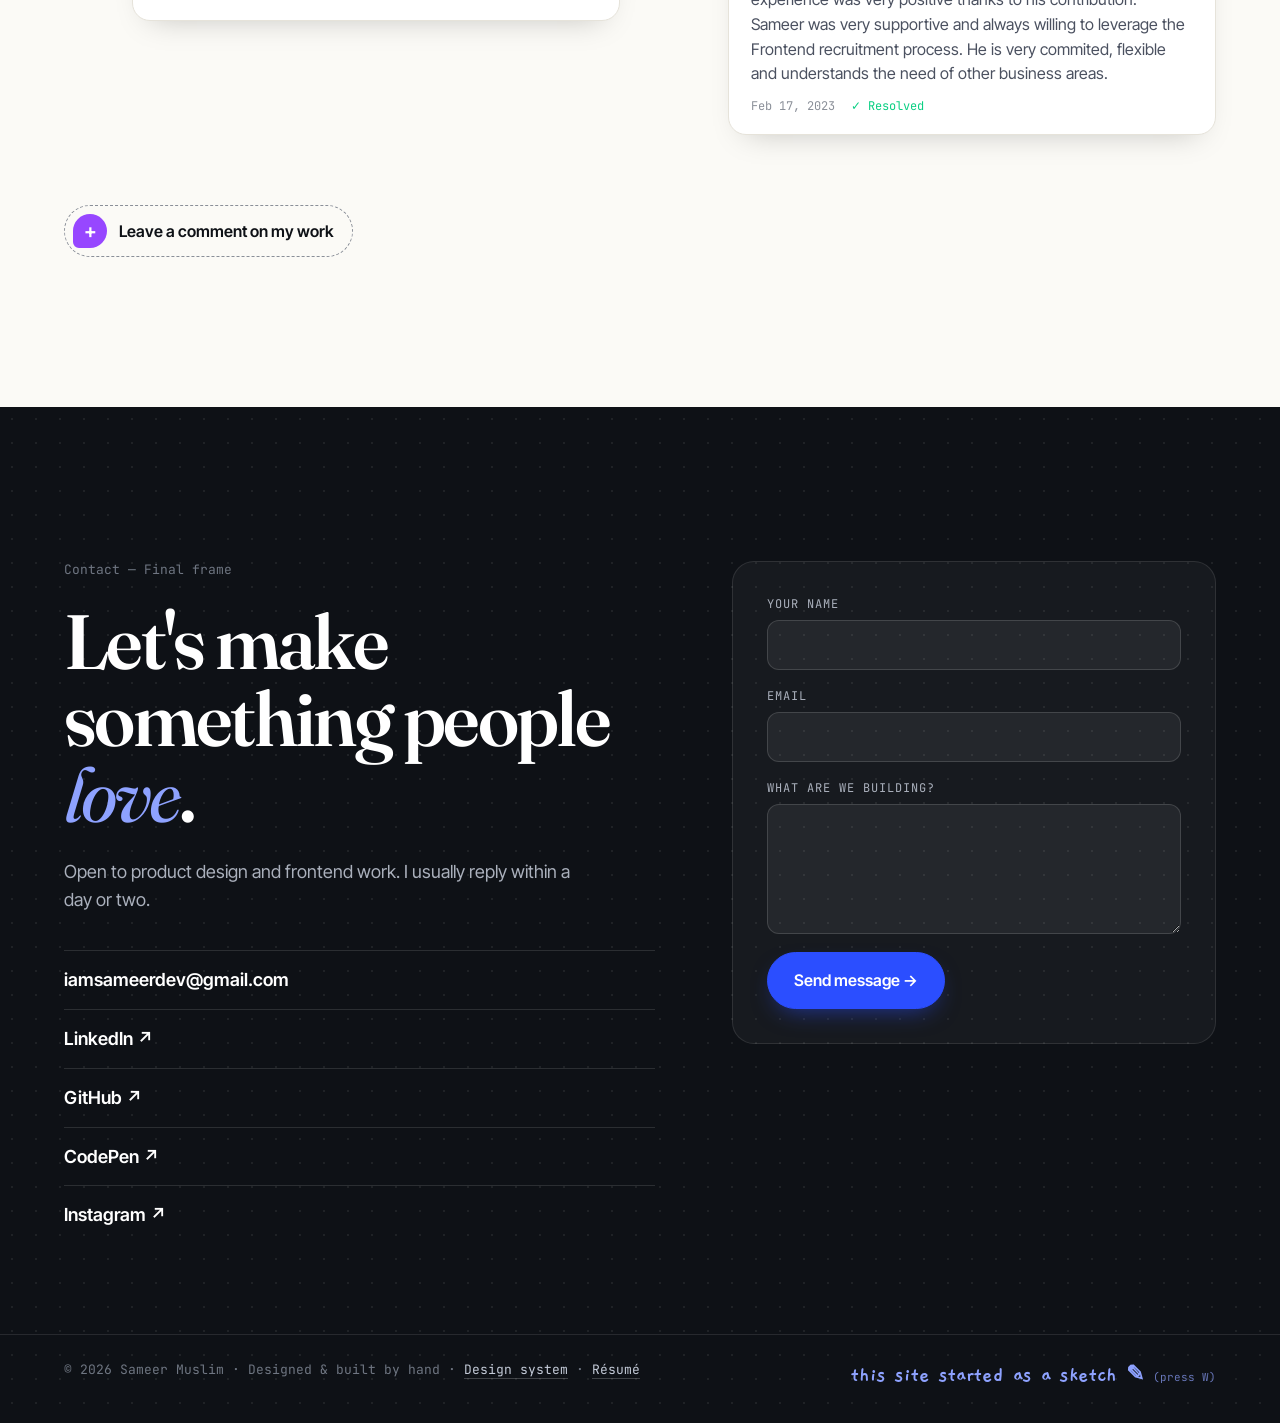
==== commit 87bd27a8: "Redesign archive as version history Co-Authored-By: Claude Opus 5.5 <noreply@anthropic.com>" ====
--- a/index.html
+++ b/index.html
@@ -189,10 +189,17 @@
 
         <div class="archive container">
           <div class="archive-head">
-            <h3 class="display small" data-i18n="archive.title">More from the archive</h3>
-            <p class="section-sub" data-i18n="archive.sub">Websites, Android apps and experiments since 2017.</p>
-          </div>
-          <ul class="archive-grid" id="archive"></ul>
+            <p class="eyebrow" data-i18n="archive.eyebrow">Version history</p>
+            <h3 class="display small" data-i18n="archive.title">Earlier versions of&nbsp;me.</h3>
+            <p class="section-sub" data-i18n="archive.sub">Sites, Android apps and experiments from before product design. Kept for the record: they're how I learned.</p>
+            <p class="archive-hand" aria-hidden="true" data-i18n="archive.hand">the good stuff is above ↑</p>
+          </div>
+          <div class="versions" id="versions">
+            <p class="versions-top"><span id="versions-count"></span><span data-i18n="archive.type">Type</span></p>
+            <ul class="versions-list" id="archive"></ul>
+            <button type="button" class="versions-more" id="versions-more" aria-expanded="false" aria-controls="archive"></button>
+            <figure class="version-preview" id="version-preview" aria-hidden="true"><img alt="" /></figure>
+          </div>
         </div>
       </section>
 
--- a/css/main.css
+++ b/css/main.css
@@ -64,13 +64,21 @@
   color-scheme: dark;
 }
 /* design-file frames sit above the darker canvas, like artboards in Figma */
-html[data-theme="dark"] .frame,
-html[data-theme="dark"] .pub-card {
+html[data-theme="dark"] .frame {
   background: #1f2531;
   box-shadow: 0 0 0 1px rgba(255, 255, 255, 0.08), 0 24px 60px rgba(0, 0, 0, 0.55);
 }
+/* pinned magazines are printed paper, like the sticky notes: light in both themes */
+html[data-theme="dark"] .pub-card {
+  background: #f1efe9;
+  color: #15181e;
+  box-shadow: 0 24px 50px -10px rgba(0, 0, 0, 0.7);
+}
+html[data-theme="dark"] .pub-card p {
+  color: #4a505c;
+}
 html[data-theme="dark"] .pub-card:hover {
-  box-shadow: 0 0 0 1px rgba(255, 255, 255, 0.14), 0 34px 70px rgba(0, 0, 0, 0.65);
+  box-shadow: 0 34px 70px -10px rgba(0, 0, 0, 0.8);
 }
 html[data-theme="dark"] .hero-portrait {
   background: #c99a1c;
@@ -1182,71 +1190,177 @@
   cursor: none;
 }
 
-/* archive grid */
+/* archive: older work as a "version history" panel */
 .archive {
+  display: grid;
+  grid-template-columns: minmax(260px, 340px) 1fr;
+  gap: 40px 64px;
+  align-items: start;
   padding-top: clamp(80px, 10vw, 130px);
 }
-.archive-head {
+.archive-head .display {
+  margin: 12px 0 14px;
+}
+.archive-hand {
+  display: inline-block;
+  margin-top: 22px;
+  font: 700 24px var(--f-hand);
+  color: var(--red);
+  transform: rotate(-3deg);
+}
+.versions {
+  position: relative;
+  border: 1px solid var(--line);
+  border-radius: 14px;
+  background: var(--surface);
+  box-shadow: 0 20px 50px -30px rgba(0, 0, 0, 0.25);
+}
+.versions-top {
   display: flex;
-  flex-wrap: wrap;
   justify-content: space-between;
-  align-items: end;
-  gap: 12px 40px;
-  margin-bottom: 36px;
-}
-.archive-grid {
-  display: grid;
-  grid-template-columns: repeat(auto-fill, minmax(280px, 1fr));
-  gap: 40px 28px;
-}
-.arch {
-  position: relative;
-}
-.arch-label {
+  padding: 14px 20px;
+  border-bottom: 1px solid var(--line);
+  font: 500 12px var(--f-mono);
+  letter-spacing: 1px;
+  text-transform: uppercase;
+  color: var(--muted);
+}
+.versions-top b {
+  color: var(--ink);
+  font-weight: 500;
+}
+.versions-top span:last-child {
+  width: 214px;
+}
+.versions-list {
+  list-style: none;
+}
+.version a {
+  display: grid;
+  grid-template-columns: 62px 1fr 170px 28px;
+  align-items: center;
+  gap: 16px;
+  padding: 15px 20px;
+  border-bottom: 1px solid var(--line);
+  transition: background 0.2s;
+}
+.version.extra {
+  display: none;
+}
+.versions.open .version.extra {
+  display: block;
+}
+.version-n {
   font: 12px var(--f-mono);
   color: var(--muted);
-  margin-bottom: 8px;
+  white-space: nowrap;
+}
+.version-n i {
+  display: inline-block;
+  width: 8px;
+  height: 8px;
+  margin-right: 8px;
+  border: 1.5px solid currentColor;
+  border-radius: 50%;
+  vertical-align: 1px;
+}
+.version-name b {
+  font-size: 17px;
+  font-weight: 600;
+  letter-spacing: -0.01em;
+}
+.version-name span {
+  margin-left: 6px;
+  color: var(--muted);
+  font-size: 14.5px;
+}
+.version-kind {
+  font: 12px var(--f-mono);
+  letter-spacing: 1px;
+  text-transform: uppercase;
+  color: var(--muted);
+}
+.version-go {
+  color: var(--muted);
+  font-size: 18px;
+  transition: transform 0.25s var(--ease);
+}
+.version a:hover,
+.version a:focus-visible {
+  background: color-mix(in srgb, var(--select) 9%, transparent);
+  outline: none;
+}
+.version a:hover :is(.version-n, .version-go),
+.version a:focus-visible :is(.version-n, .version-go) {
+  color: var(--select);
+}
+.version a:hover .version-n i,
+.version a:focus-visible .version-n i {
+  background: var(--select);
+}
+.version a:hover .version-go {
+  transform: translate(2px, -2px);
+}
+.version a:hover .version-name span {
+  color: var(--text);
+}
+.versions-more {
   display: block;
-  transition: color 0.2s;
-}
-.arch-img {
-  position: relative;
+  width: 100%;
+  padding: 12px 20px;
+  border: 0;
+  border-radius: 0 0 14px 14px;
+  background: var(--paper-2);
+  color: var(--muted);
+  font: 12px var(--f-mono);
+  cursor: pointer;
+}
+.versions-more:hover {
+  color: var(--ink);
+}
+.version-preview {
+  position: absolute;
+  top: 0;
+  left: 0;
+  z-index: 3;
+  width: 280px;
+  padding: 8px;
   border-radius: 6px;
-  overflow: hidden;
+  background: #fff;
+  box-shadow: 0 30px 60px -20px rgba(0, 0, 0, 0.35);
+  pointer-events: none;
+  opacity: 0;
+  transition: opacity 0.2s;
+}
+.version-preview.on {
+  opacity: 1;
+}
+.version-preview img {
+  display: block;
+  width: 100%;
   aspect-ratio: 4 / 3;
-  outline: 2px solid transparent;
-  outline-offset: 6px;
-  transition: outline-color 0.2s;
-}
-.arch-img img {
-  width: 100%;
-  height: 100%;
   object-fit: cover;
-  transition: transform 0.7s var(--ease);
-}
-.arch:hover .arch-img {
-  outline-color: var(--select);
-}
-.arch:hover .arch-label {
-  color: var(--select);
-}
-.arch:hover .arch-img img {
-  transform: scale(1.05);
-}
-.arch h4 {
-  font-size: 21px;
-  font-weight: 700;
-  letter-spacing: -0.02em;
-  margin-top: 16px;
-}
-.arch p {
-  color: var(--text);
-  font-size: 15px;
-  margin-top: 4px;
-  display: -webkit-box;
-  -webkit-line-clamp: 2;
-  -webkit-box-orient: vertical;
-  overflow: hidden;
+  border-radius: 3px;
+}
+@media (max-width: 900px) {
+  .archive {
+    grid-template-columns: 1fr;
+  }
+}
+@media (max-width: 600px) {
+  .version a {
+    grid-template-columns: 50px 1fr 20px;
+    gap: 10px;
+    padding: 14px 16px;
+  }
+  .version-kind,
+  .versions-top span:last-child {
+    display: none;
+  }
+  .version-name span {
+    display: block;
+    margin: 2px 0 0;
+  }
 }
 
 /* =========================================================================
@@ -2494,7 +2608,7 @@
   outline-offset: 0;
 }
 /* image slots become classic "X" placeholders */
-.wireframe :is(.hero-portrait, .hero-card, .shot, .arch-img, .pub-card, .case-cover, .comment-pin, .case-next) {
+.wireframe :is(.hero-portrait, .hero-card, .shot, .version-preview, .pub-card, .case-cover, .comment-pin, .case-next) {
   outline: 2px solid #9aa1ad !important;
   background-image: linear-gradient(to top right, transparent calc(50% - 1px), #b3b9c3 calc(50% - 1px), #b3b9c3 calc(50% + 1px), transparent calc(50% + 1px)),
     linear-gradient(to bottom right, transparent calc(50% - 1px), #b3b9c3 calc(50% - 1px), #b3b9c3 calc(50% + 1px), transparent calc(50% + 1px)) !important;
@@ -3064,7 +3178,7 @@
   display: none;
 }
 /* content that stays in English (experience, archive, issues, testimonials) reads left to right */
-html[lang="fa"] :is(.exp-item, .arch, .pub, #kind-board .comment, #learn li) {
+html[lang="fa"] :is(.exp-item, .versions-list, .versions-more, .pub, #kind-board .comment, #learn li) {
   direction: ltr;
   text-align: left;
 }
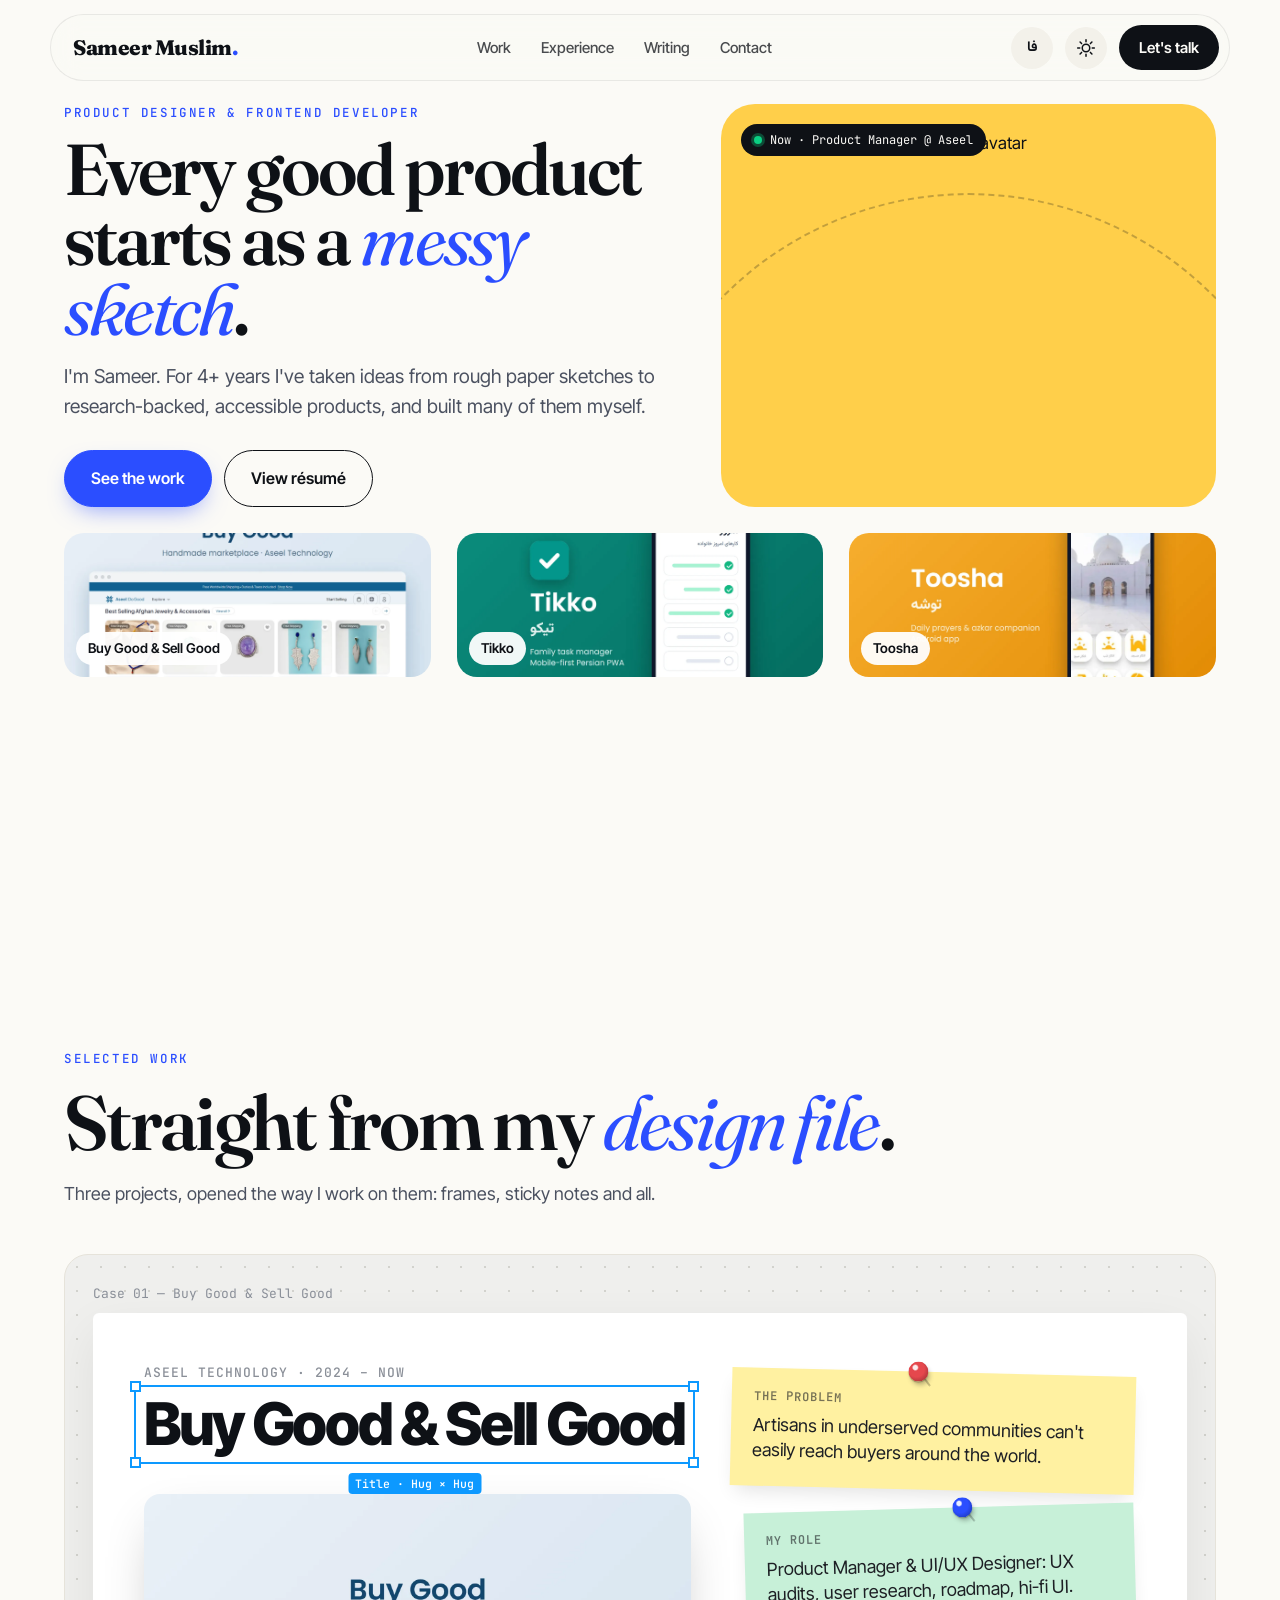
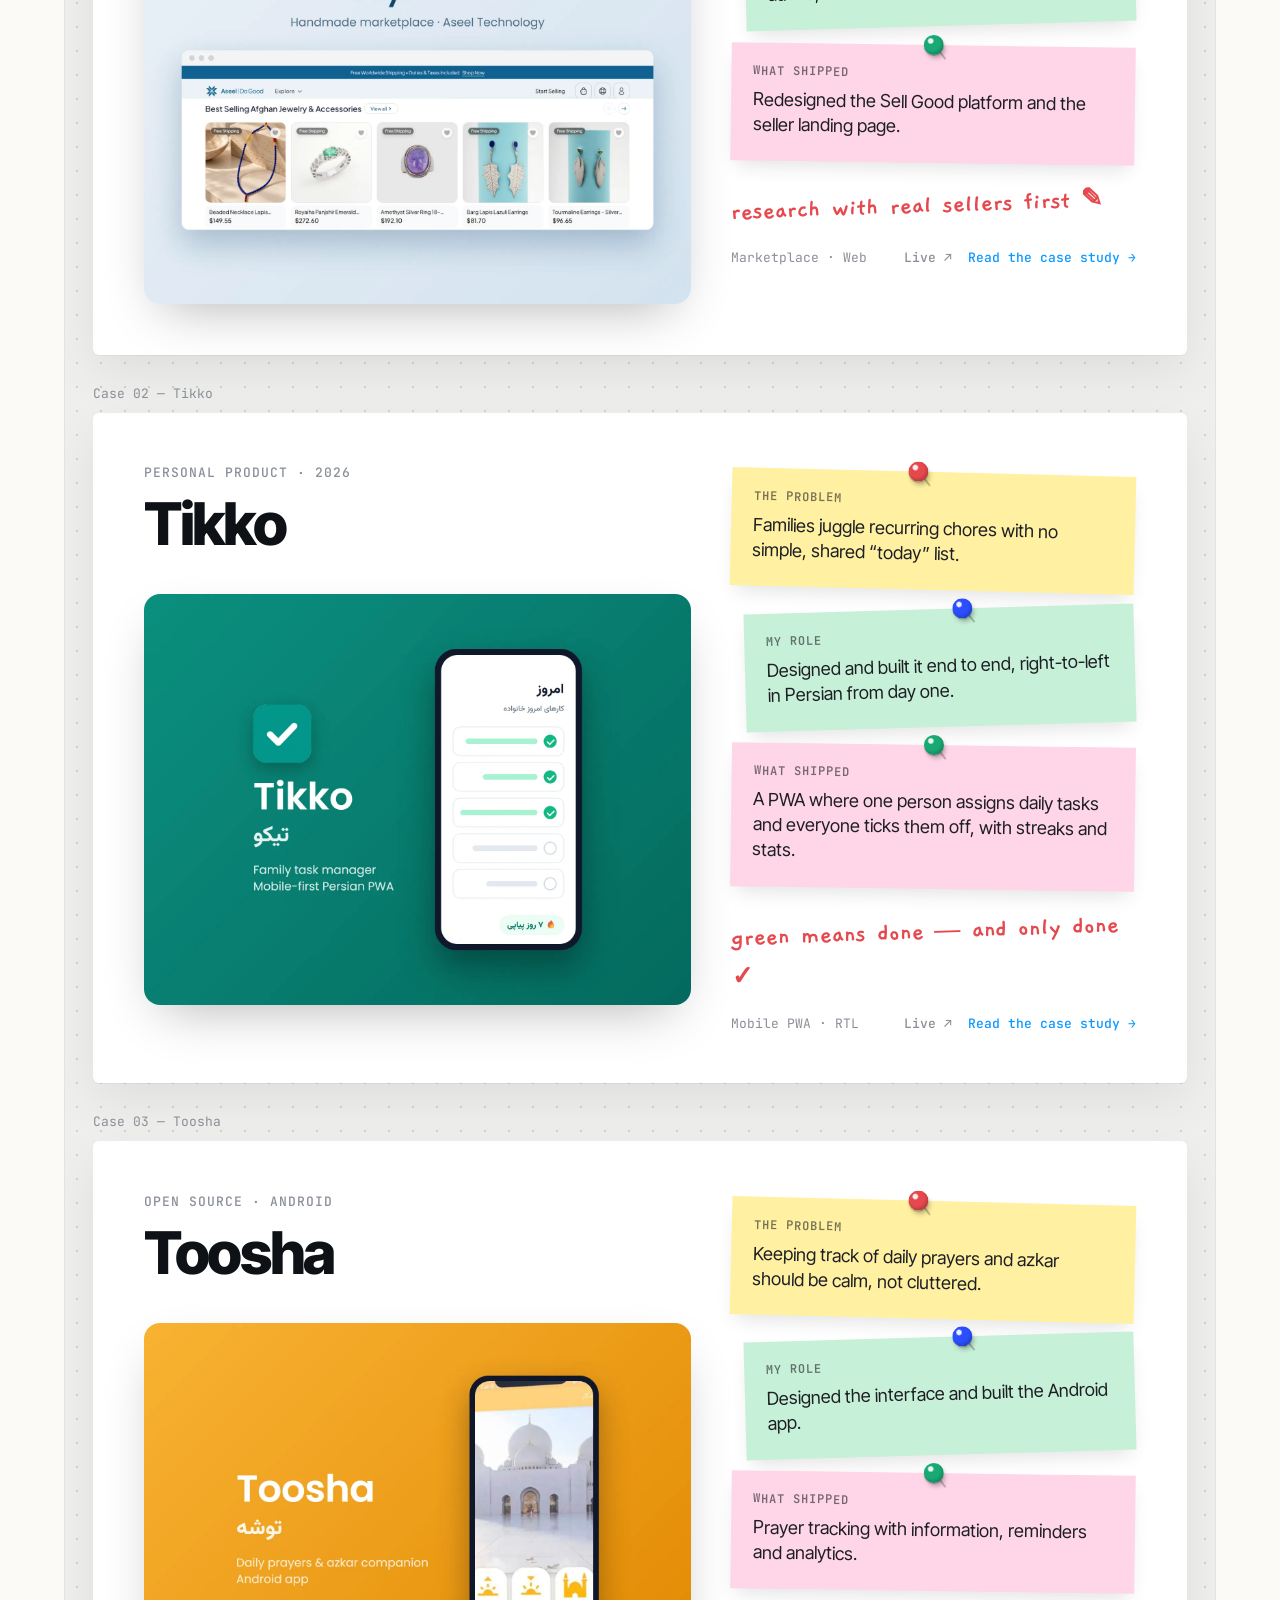
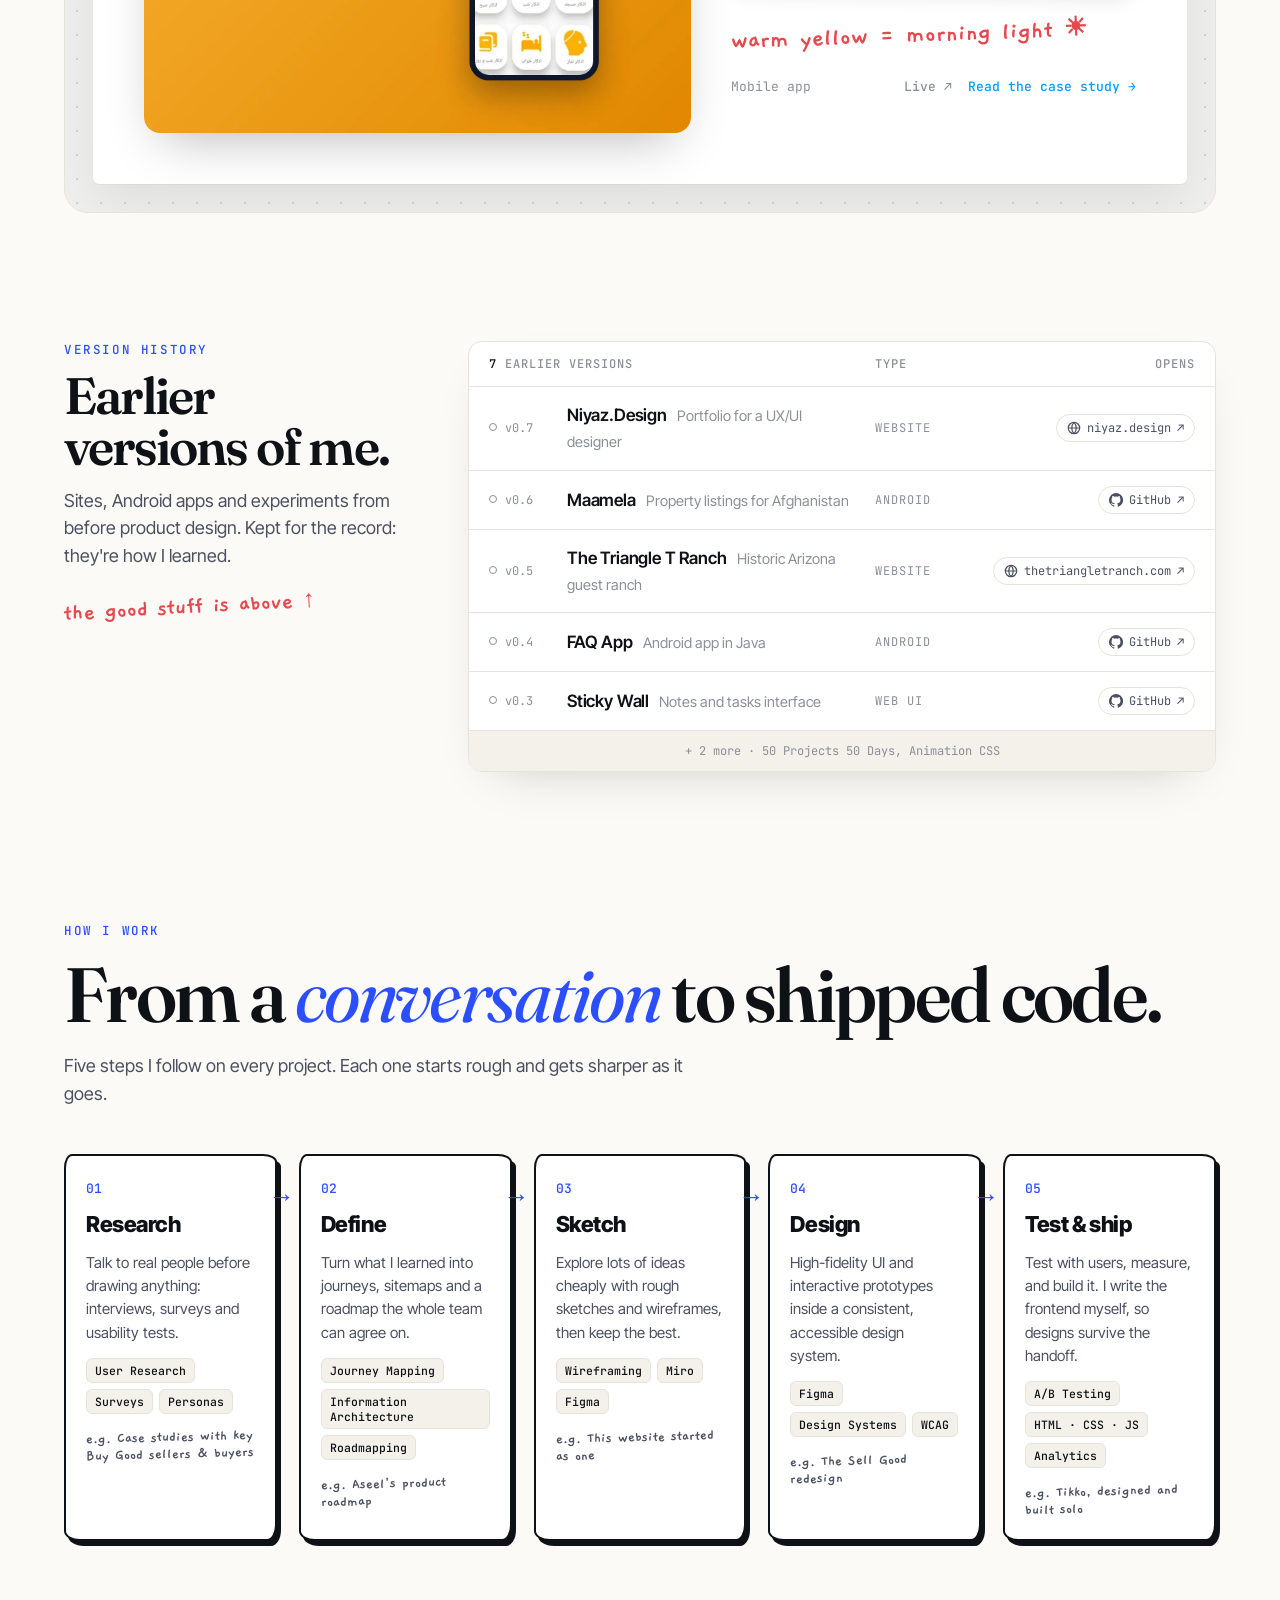
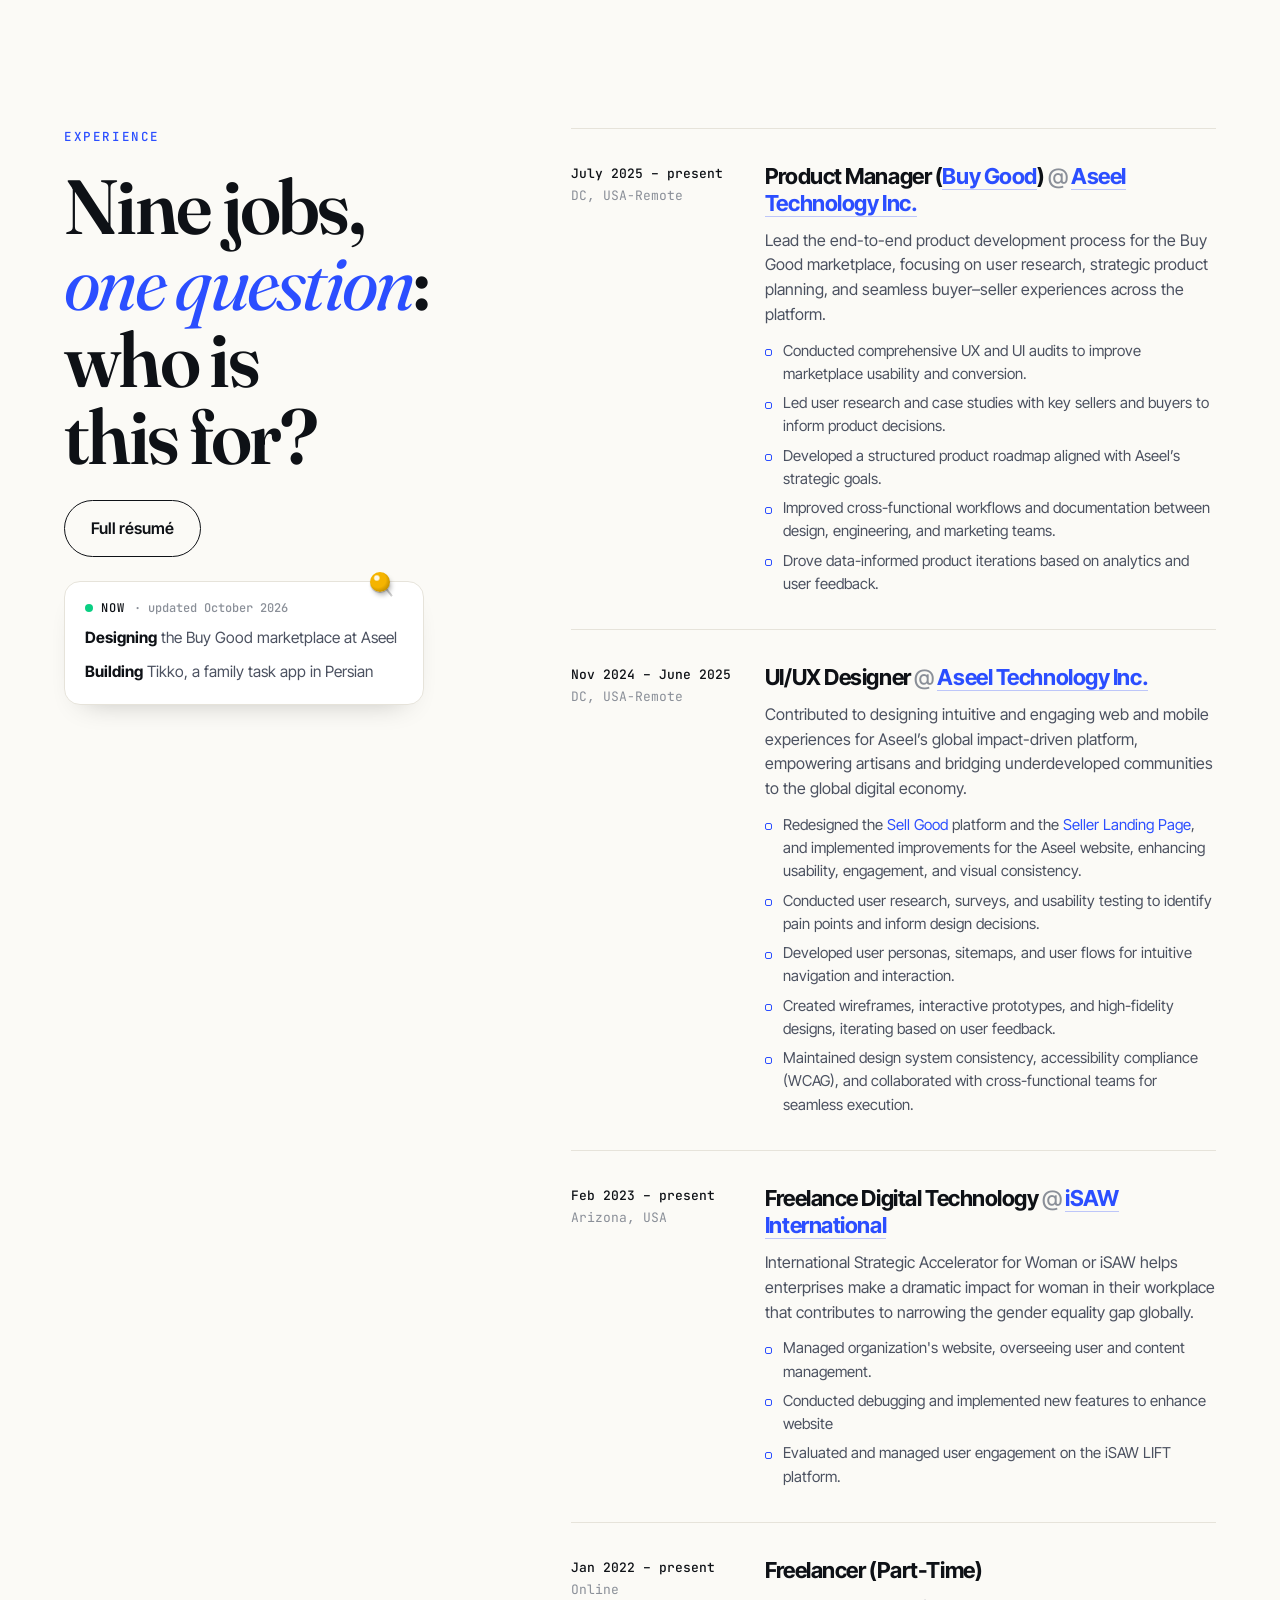
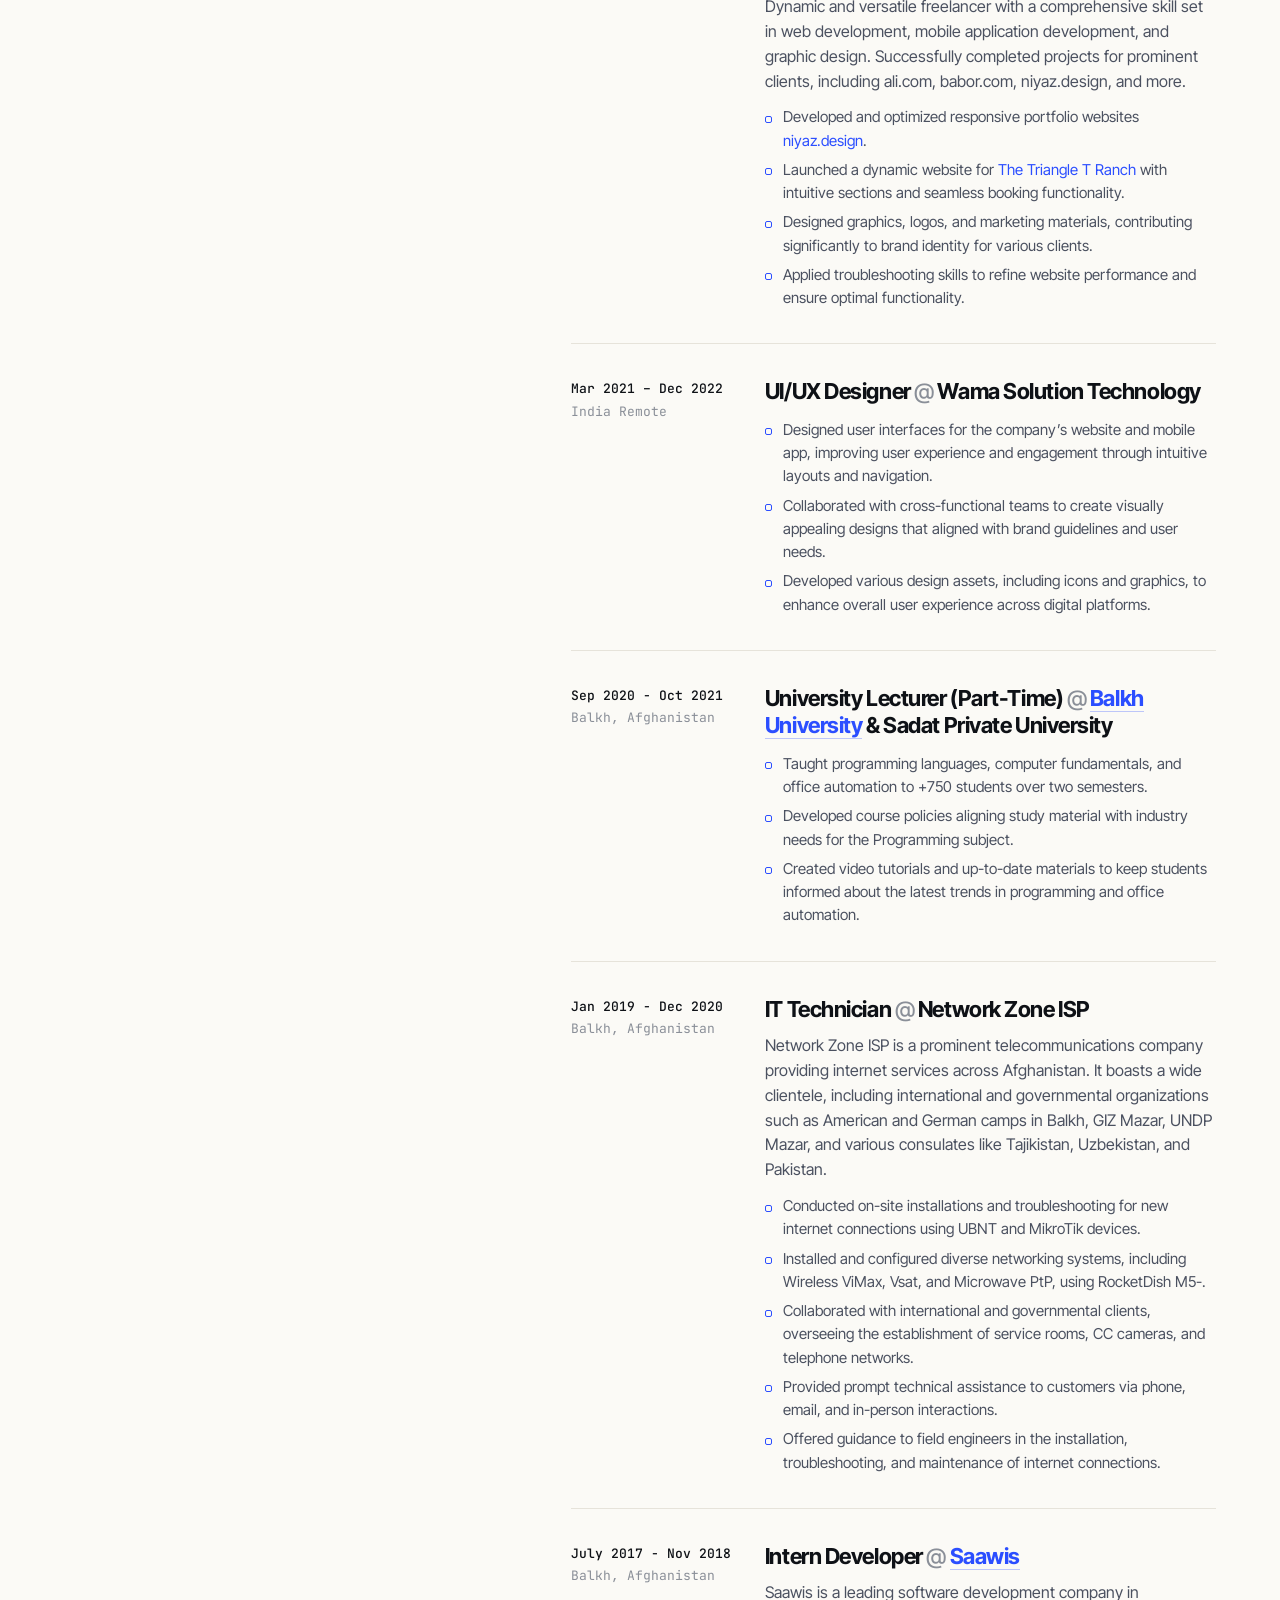
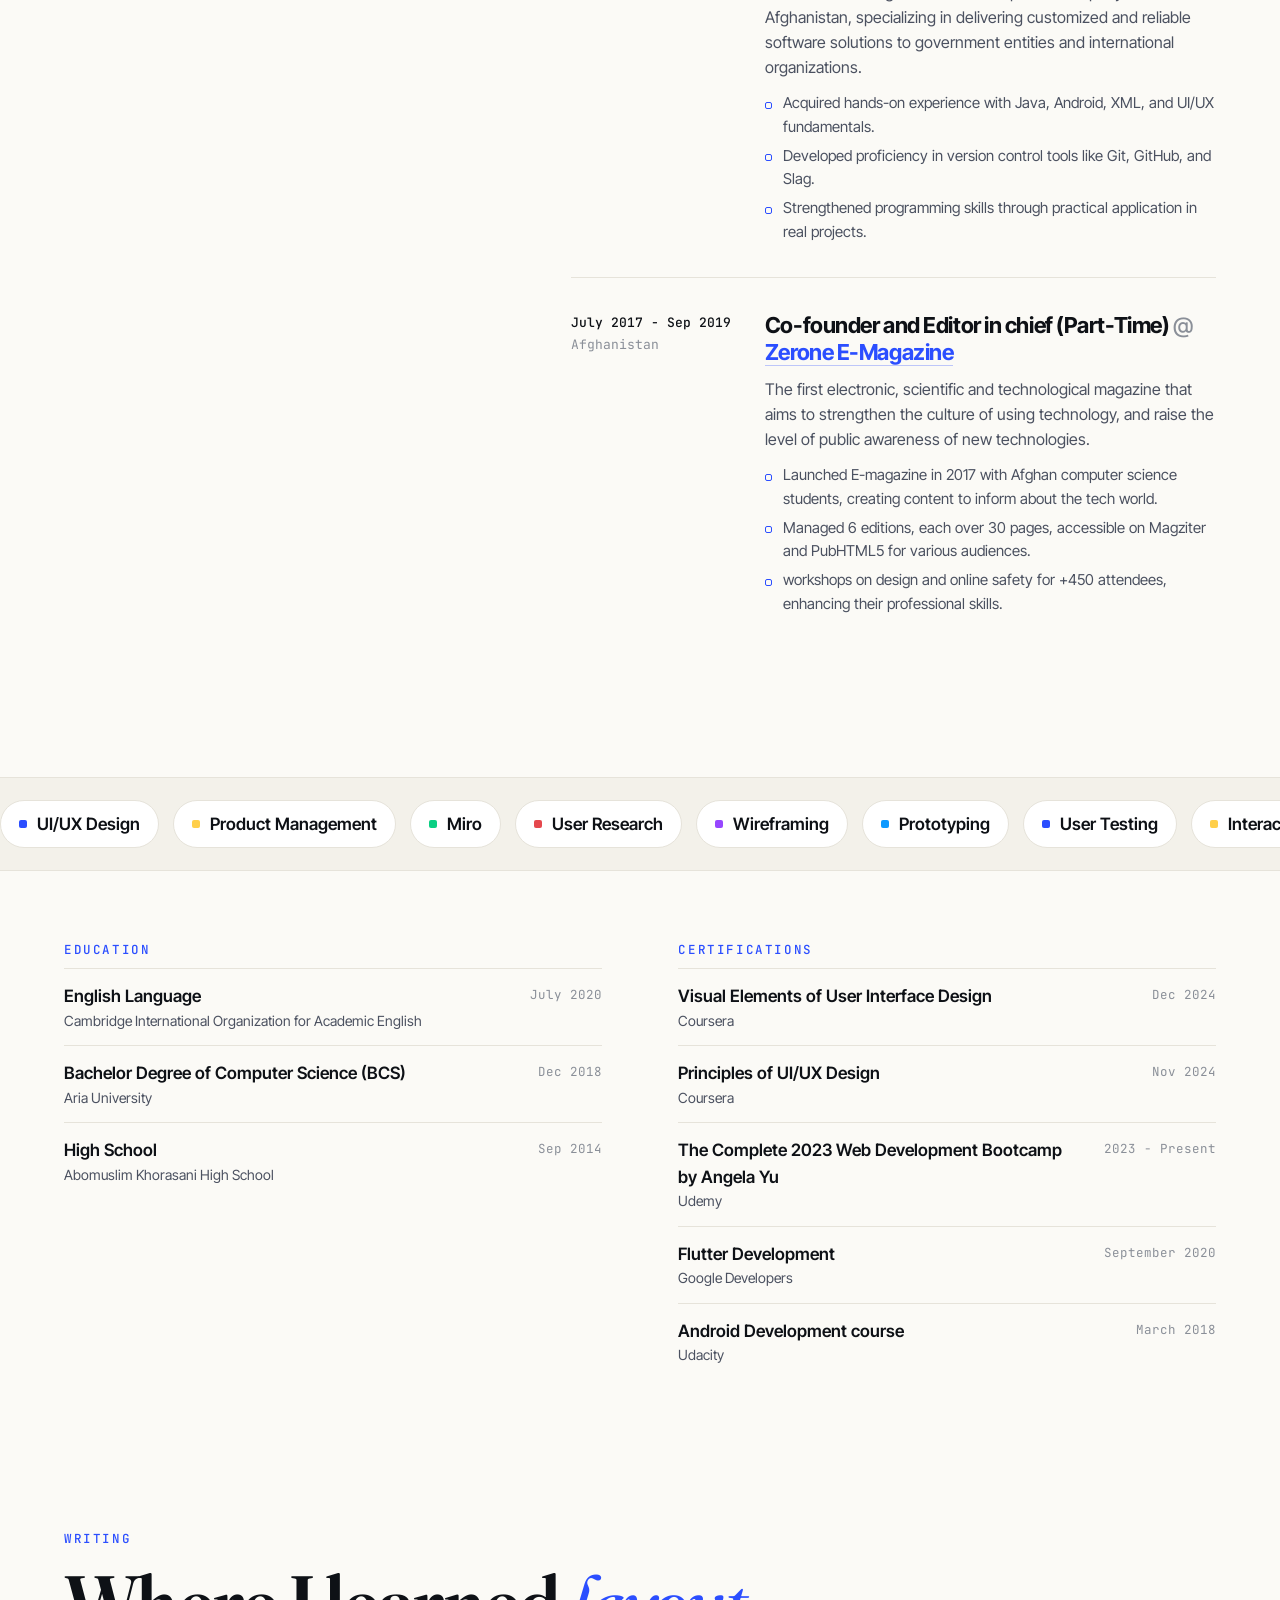
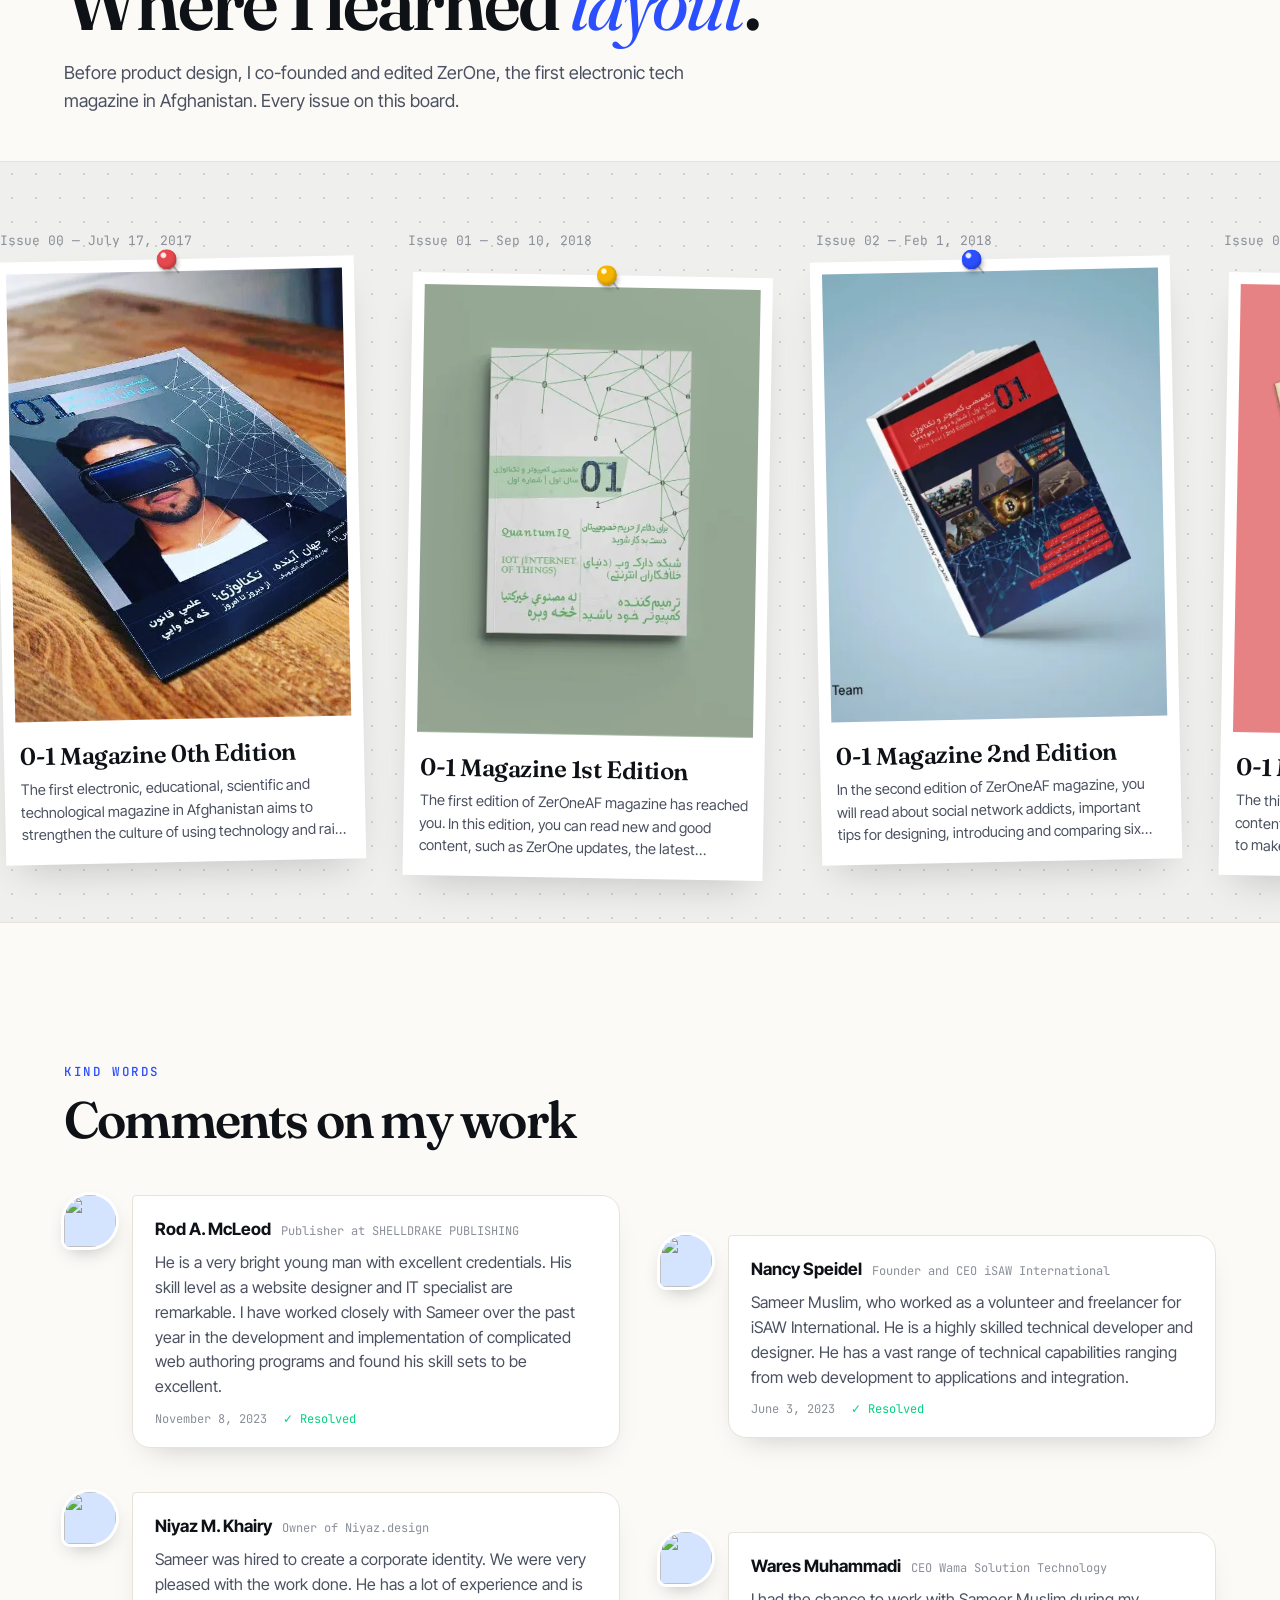
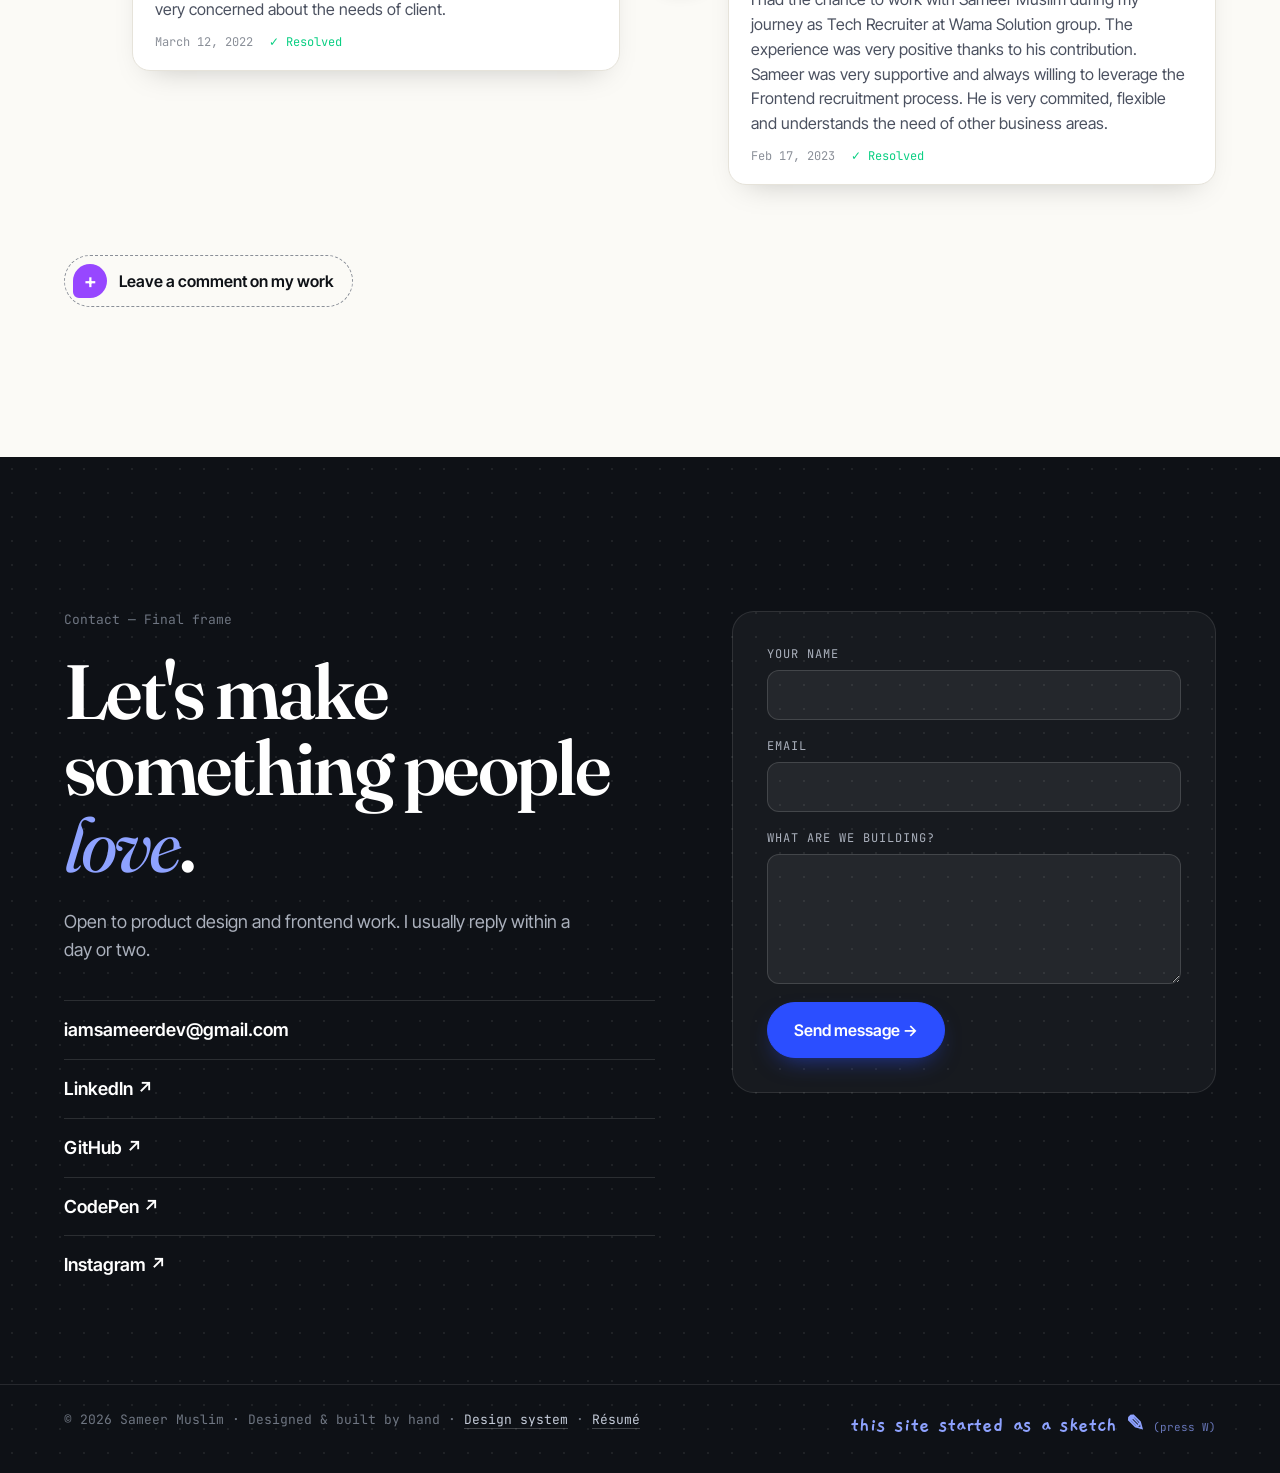
==== commit 59064b88: "Show link destinations in archive, remove MK portfolio Co-Authored-By: Claude Opus 5.5 <noreply@anth" ====
--- a/index.html
+++ b/index.html
@@ -195,7 +195,7 @@
             <p class="archive-hand" aria-hidden="true" data-i18n="archive.hand">the good stuff is above ↑</p>
           </div>
           <div class="versions" id="versions">
-            <p class="versions-top"><span id="versions-count"></span><span data-i18n="archive.type">Type</span></p>
+            <p class="versions-top"><span id="versions-count"></span><span data-i18n="archive.type">Type</span><span data-i18n="archive.opens">Opens</span></p>
             <ul class="versions-list" id="archive"></ul>
             <button type="button" class="versions-more" id="versions-more" aria-expanded="false" aria-controls="archive"></button>
             <figure class="version-preview" id="version-preview" aria-hidden="true"><img alt="" /></figure>
--- a/css/main.css
+++ b/css/main.css
@@ -1216,8 +1216,9 @@
   box-shadow: 0 20px 50px -30px rgba(0, 0, 0, 0.25);
 }
 .versions-top {
-  display: flex;
-  justify-content: space-between;
+  display: grid;
+  grid-template-columns: 1fr 84px 220px;
+  gap: 16px;
   padding: 14px 20px;
   border-bottom: 1px solid var(--line);
   font: 500 12px var(--f-mono);
@@ -1230,14 +1231,14 @@
   font-weight: 500;
 }
 .versions-top span:last-child {
-  width: 214px;
+  text-align: end;
 }
 .versions-list {
   list-style: none;
 }
 .version a {
   display: grid;
-  grid-template-columns: 62px 1fr 170px 28px;
+  grid-template-columns: 62px 1fr 84px 220px;
   align-items: center;
   gap: 16px;
   padding: 15px 20px;
@@ -1280,9 +1281,33 @@
   text-transform: uppercase;
   color: var(--muted);
 }
+/* destination pill: GitHub or the live domain */
 .version-go {
-  color: var(--muted);
-  font-size: 18px;
+  justify-self: end;
+  display: inline-flex;
+  align-items: center;
+  gap: 6px;
+  max-width: 100%;
+  padding: 5px 10px;
+  border: 1px solid var(--line);
+  border-radius: 999px;
+  color: var(--text);
+  font: 12px var(--f-mono);
+  white-space: nowrap;
+  transition: color 0.2s, border-color 0.2s, background 0.2s;
+}
+.version-go span {
+  overflow: hidden;
+  text-overflow: ellipsis;
+}
+.version-go svg {
+  flex: none;
+  width: 14px;
+  height: 14px;
+  fill: currentColor;
+}
+.version-go i {
+  font-style: normal;
   transition: transform 0.25s var(--ease);
 }
 .version a:hover,
@@ -1298,7 +1323,12 @@
 .version a:focus-visible .version-n i {
   background: var(--select);
 }
-.version a:hover .version-go {
+.version a:hover .version-go,
+.version a:focus-visible .version-go {
+  border-color: var(--select);
+  background: var(--surface);
+}
+.version a:hover .version-go i {
   transform: translate(2px, -2px);
 }
 .version a:hover .version-name span {
@@ -1349,12 +1379,18 @@
 }
 @media (max-width: 600px) {
   .version a {
-    grid-template-columns: 50px 1fr 20px;
+    grid-template-columns: 50px 1fr auto;
     gap: 10px;
     padding: 14px 16px;
   }
   .version-kind,
-  .versions-top span:last-child {
+  .versions-top span:not(:first-child) {
+    display: none;
+  }
+  .versions-top {
+    grid-template-columns: 1fr;
+  }
+  .version-go span {
     display: none;
   }
   .version-name span {
